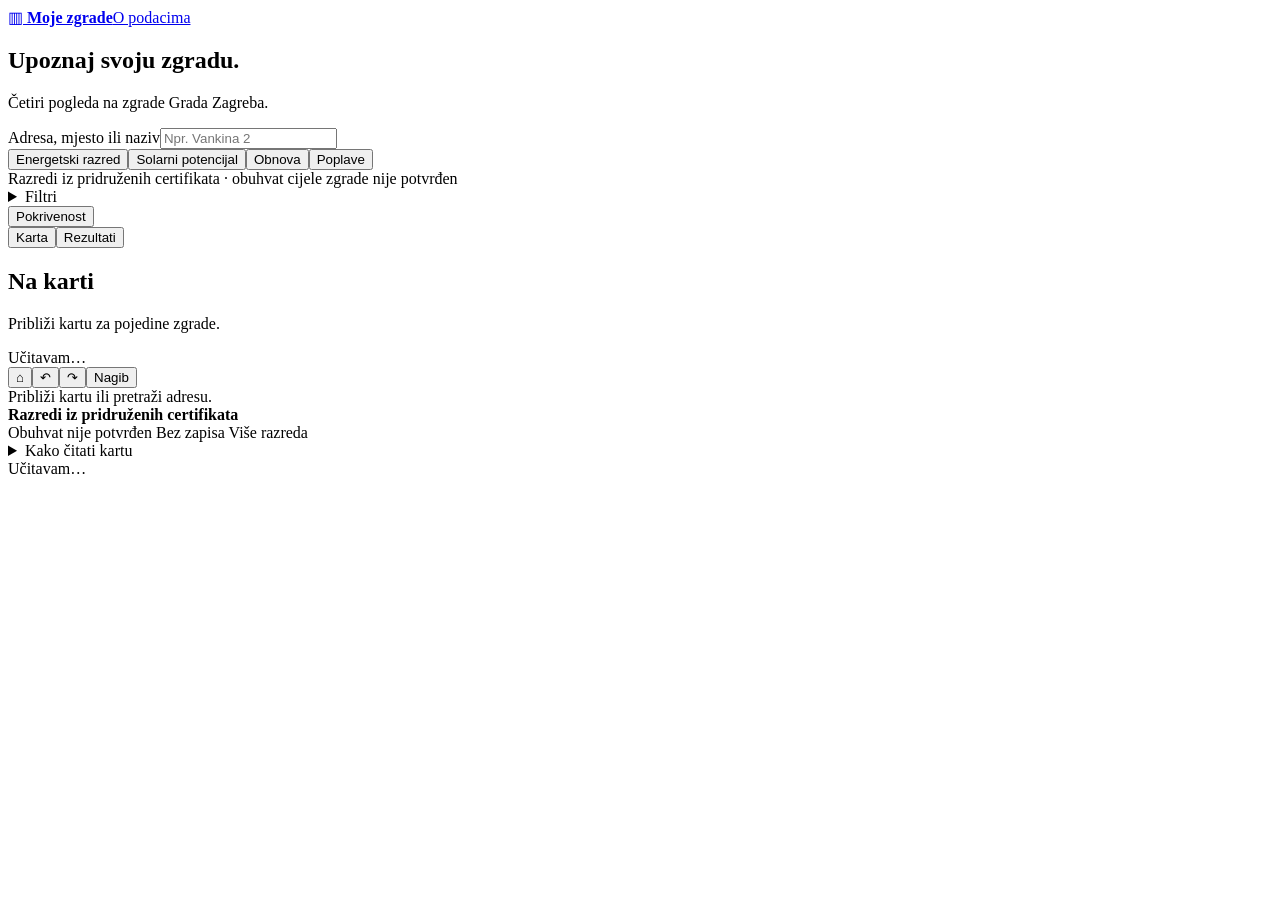
==== overrides/index.html @ 07d46ac8 "Show default flood scenario exposure and compare depths per building" ====
<!doctype html><html lang="hr"><head><meta charset="utf-8"><meta name="viewport" content="width=device-width,initial-scale=1"><meta name="theme-color" content="#173d36"><meta name="description" content="Moje zgrade: energetski razred, solarni potencijal, obnova i poplave na jednoj 3D karti Zagreba."><title>Moje zgrade · Zagreb</title><link rel="stylesheet" href="/pokus/vendor/maplibre-gl.css"><link rel="stylesheet" href="/pokus/style.css?v=mz-flood-overview-v204"><script></script><script defer src="/pokus/vendor/maplibre-gl.js"></script><script defer src="/pokus/organization.js?v=mz-systematic-20261106-v157"></script><script defer src="/pokus/map-cache.js?v=mz-systematic-20261106-v157"></script><script defer src="/pokus/app.js?v=mz-flood-overview-v204"></script></head><body>
<header><a href="/" class="brand">▥ <b>Moje zgrade</b></a><a href="#about" id="about-link">O podacima</a></header>
<section class="intro"><div class="intro-copy"><h1>Upoznaj svoju zgradu.</h1><p>Četiri pogleda na zgrade Grada Zagreba.</p></div><div class="search"><label for="search">Adresa, mjesto ili naziv</label><input id="search" aria-label="Pretraži adresu ili naziv zgrade u Zagrebu" placeholder="Npr. Vankina 2" type="search" autocomplete="off"></div></section>
<nav class="themes" aria-label="Odaberi temu"><button data-theme="energy" aria-pressed="true">Energetski razred</button><button data-theme="solar" aria-pressed="false">Solarni potencijal</button><button data-theme="renewal" aria-pressed="false">Obnova</button><button data-theme="flood" aria-pressed="false">Poplave</button></nav><div class="theme-context"><span id="theme-caption">Razredi iz pridruženih certifikata · obuhvat cijele zgrade nije potvrđen</span><label id="scenario-control" hidden>Prikaz <select id="scenario" aria-label="Prikaz poplava"><option value="overview">Sažetak svih scenarija</option><option value="velika">Dubina · češće poplave</option><option value="srednja">Dubina · stogodišnja poplava</option><option value="mala">Dubina · rijetka / ekstremna poplava</option></select></label><button id="projects-button" hidden>Prikaži projekte s podatkom</button><details id="filters" class="filters"><summary>Filtri<span id="filter-count"></span></summary><div class="filter-panel"><label class="indicator-label">Boja prikazuje<select id="indicator" aria-label="Boja prikazuje"><option value="heating">Grijanje</option><option value="primary">Primarna energija</option></select></label><label>Premjesti kartu na<select id="area"><option value="">Odaberi područje…</option><option value="kruge">Kruge</option><option value="selska">Selska</option><option value="zagreb">Zagreb · šire</option></select></label><label>Koje lokacije prikazati<select id="quality"><option value="default">Podudaranja i moguće lokacije</option><option value="strong">Samo podudaranja adrese</option><option value="all">Uključi i slabe prijedloge</option></select></label><label class="toggle"><input id="known-only" type="checkbox"> Samo obrisi s pridruženim zapisima</label><p>Lokacija može biti procjena. Razlog je naveden uz svaki zapis.</p><button id="home">⌖ Početni pogled</button></div></details><button id="coverage-button">Pokrivenost</button></div><nav class="mobile-view" aria-label="Rezultati ili karta"><button id="view-map" aria-pressed="true">Karta</button><button id="view-list" aria-pressed="false">Rezultati</button></nav>
<main><aside class="sidebar"><div class="sidebar-head"><h2 id="view-title">Na karti</h2><p id="view-help">Približi kartu za pojedine zgrade.</p><div class="stats" id="stats" role="status">Učitavam…</div></div><div id="list" class="list"></div><button id="more" hidden>Prikaži još 30</button></aside><section id="map-shell" aria-label="Karta energetskih certifikata"><div id="map"></div><div class="map-tools" aria-label="Upravljanje pogledom"><button id="home-map" aria-label="Početni pogled karte" title="Početni pogled">⌂</button><button id="rotate-left" aria-label="Zakreni ulijevo">↶</button><button id="rotate-right" aria-label="Zakreni udesno">↷</button><button id="tilt" aria-label="Promijeni nagib">Nagib</button></div><div class="map-badge" id="map-badge">Približi kartu ili pretraži adresu.</div><div id="tile-warning" role="status" hidden>Podloga nije dostupna. Zgrade i podaci ostaju dostupni.</div><div class="legend"><strong>Razredi iz pridruženih certifikata</strong><div class="scale" id="scale"></div><div class="legend-status"><span><i class="hatch"></i> Obuhvat nije potvrđen</span><span><i class="gray"></i> Bez zapisa</span><span><i class="multi"></i> Više razreda</span></div><details><summary>Kako čitati kartu</summary><p id="certainty">Šrafura označava povezane zapise, ne potvrdu razreda cijele zgrade. Siva ne dokazuje da certifikat ne postoji. 3D visina može biti procjena.</p></details></div><aside id="detail" hidden aria-label="Podaci odabrane zgrade"></aside><div id="loading">Učitavam…</div><div id="theme-source-error" hidden role="status">Podaci o bojama trenutačno nisu dostupni. Zgrade ostaju na karti. <button id="retry-theme">Pokušaj ponovno</button></div><div id="map-recovery" hidden role="status"><b>Pregled se nije učitao.</b><p>Možeš pokušati ponovno ili otvoriti stvarni primjer iz registra.</p><button id="retry-map">Pokušaj ponovno</button><button id="example-search">Primjer: Vankina 2</button></div></section></main>
<dialog id="about"><div class="dialog-top"><span class="eyebrow">IZVORI I GRANICE PODATAKA</span><button id="close-about" aria-label="Zatvori objašnjenje">×</button></div><h2>Moje zgrade · izvori i granice</h2><p>Interni Tailscale pregled · 4. 11. 2026. <a href="/sources.html">Izvori, metode i pokrivenost svih tema →</a></p><p>Solar: Grad Zagreb, prikladna površina krova prema starijem 3D modelu i pragu 800 kWh/m². Nije dokaz postavljenih panela. Obnova: gradski, državni i institucionalni izvori, bez potvrde svih stvarnih obnova. Poplave: Hrvatske vode, karte 2019., plan 2022.–2027., mjerilo 1:25.000. To nisu podaci o ranjivosti pojedine zgrade.</p><p><a href="/sources.html"><b>Logička provjera: pronađene pogreške i ispravci →</b></a></p><p id="source-summary">Učitavanje sažetka…</p><p>Boja može sažimati više zapisa. Prikazana pouzdanost odgovara najslabijem uključenom spoju; pojedinačni razlozi ostaju dostupni uz svaki zapis.</p><p>Svi izvorni IEC zapisi dobili su ishod: jači adresni spoj, vjerojatan spoj, više mogućih obrisa, slabiji prijedlog, adresa bez obrisa ili neriješeno.</p><p><b>Šrafura</b> označava energetski razred iz pridruženih certifikata, uz nepotvrđen obuhvat cijele zgrade. <b>Ljubičasto</b> znači više razreda u uključenim zapisima istog pokazatelja. <b>Sivo</b> znači da zapis nije povezan s obrisom u ovom postupku.</p><p><b>Jači adresni spoj:</b> podudaranje ulice, kućnog broja i lokaliteta uz adresnu točku u stvarnom obrisu OSM/DGU. <b>Vjerojatan spoj:</b> dodatni zaključak iz naziva, inicijala, OSM starog naziva ulice, obližnjeg adresnog čvora ili naselja. <b>Više mogućih obrisa:</b> sve bliske alternative ostaju vidljive. Slabiji prijedlozi uključuju se zasebno.</p><p>Korišteno je 1.683.274 službenih adresnih točaka DGU-a, hrvatski OSM izvod i 2.552.257 službenih DGU obrisa iz starijeg TTB sloja. DGU adresna točka označava lokaciju (siteLevel), a ne potvrđeni obuhvat zgrade. Kad obris ne sadrži točku, bliski obris do 35 m ostaje prijedlog; više mogućih zgrada ostaje odvojeno označeno. Nema slanja adresa javnom geokoderu ni stavljanja pojedinog certifikata u centar naselja. Brojevi na širokom prikazu su grupe povezanih obrisa.</p><p>3D visine koriste upisanu OSM visinu, OSM etaže ili jasno označenu procjenu iz etaža navedenih u certifikatu. Inače je volumen simboličan prema vrsti objekta. Modelirani OSM dijelovi imaju zasebne visine i donji rub; nagibi krova i fasade nisu rekonstruirani.</p><p><a href="/sources.html">Rezultati, pravila, kvaliteta i preuzimanje ishoda svih zapisa ↗</a></p><p><a href="https://www.openstreetmap.org/copyright" target="_blank" rel="noreferrer">OpenStreetMap suradnici · ODbL</a> · <a href="https://data.gov.hr/ckan/dataset/izvadak-iz-registra-izdanih-energetskih-certifikata" target="_blank" rel="noreferrer">MPGI IEC · Otvorena dozvola</a> · <a href="https://dgu.gov.hr/otvoreni-podaci-6596/6596" target="_blank" rel="noreferrer">DGU · Otvorena dozvola</a>. DGU AD: 25. 10. 2026.; BU/TTB: 7. 3. 2024. Izvedeno povezivanje, bez službene potvrde DGU-a. IEC izvod preuzet 28. 10. 2026.; OSM stanje 26. 10. 2026. MapLibre GL JS · BSD-3-Clause.</p></dialog>
<dialog id="theme-dialog"><div class="dialog-top"><h2 id="theme-dialog-title">Podaci</h2><button id="close-theme-dialog" aria-label="Zatvori">×</button></div><div id="theme-dialog-body"></div></dialog><div id="toast" role="status" hidden></div></body></html>
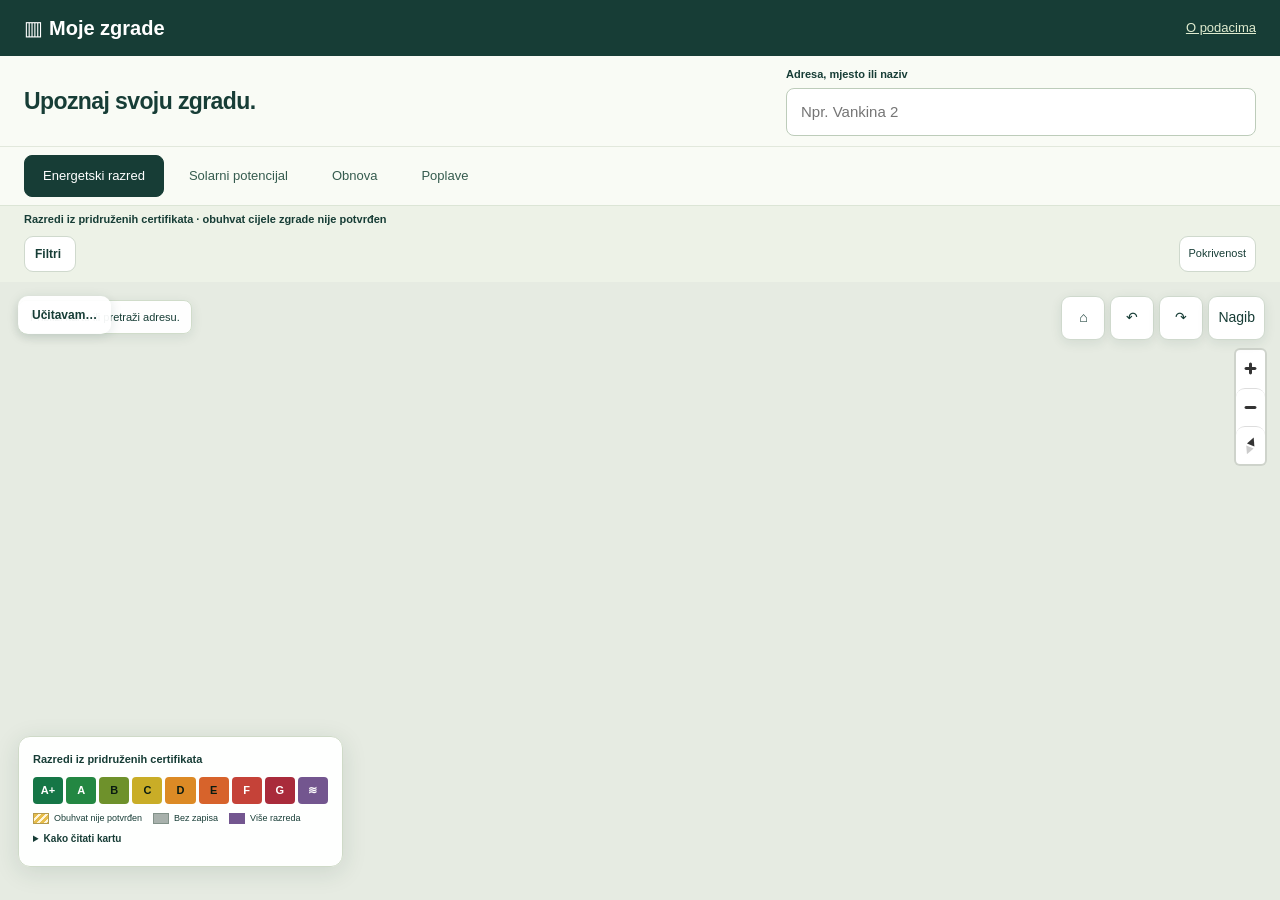
==== commit 2b2c6be1: "Finalize v213 vector maps and reviewed renewal with retained three-scenario flood overview" ====
--- a/overrides/index.html
+++ b/overrides/index.html
@@ -1,7 +1,2132 @@
-<!doctype html><html lang="hr"><head><meta charset="utf-8"><meta name="viewport" content="width=device-width,initial-scale=1"><meta name="theme-color" content="#173d36"><meta name="description" content="Moje zgrade: energetski razred, solarni potencijal, obnova i poplave na jednoj 3D karti Zagreba."><title>Moje zgrade · Zagreb</title><link rel="stylesheet" href="/pokus/vendor/maplibre-gl.css"><link rel="stylesheet" href="/pokus/style.css?v=mz-flood-overview-v204"><script></script><script defer src="/pokus/vendor/maplibre-gl.js"></script><script defer src="/pokus/organization.js?v=mz-systematic-20261106-v157"></script><script defer src="/pokus/map-cache.js?v=mz-systematic-20261106-v157"></script><script defer src="/pokus/app.js?v=mz-flood-overview-v204"></script></head><body>
+<!doctype html><html lang="hr"><head><meta charset="utf-8"><meta name="viewport" content="width=device-width,initial-scale=1"><meta name="theme-color" content="#173d36"><meta name="description" content="Moje zgrade: energetski razred, solarni potencijal, obnova i poplave na jednoj 3D karti Zagreba."><title>Moje zgrade · Zagreb</title><style>.maplibregl-map{font:12px/20px Helvetica Neue,Arial,Helvetica,sans-serif;overflow:hidden;position:relative;-webkit-tap-highlight-color:rgb(0 0 0/0)}.maplibregl-canvas{left:0;position:absolute;top:0}.maplibregl-map:fullscreen{height:100%;width:100%}.maplibregl-ctrl-group button.maplibregl-ctrl-compass{touch-action:none}.maplibregl-canvas-container.maplibregl-interactive,.maplibregl-ctrl-group button.maplibregl-ctrl-compass{cursor:grab;-webkit-user-select:none;-moz-user-select:none;user-select:none}.maplibregl-canvas-container.maplibregl-interactive.maplibregl-track-pointer{cursor:pointer}.maplibregl-canvas-container.maplibregl-interactive:active,.maplibregl-ctrl-group button.maplibregl-ctrl-compass:active{cursor:grabbing}.maplibregl-canvas-container.maplibregl-touch-zoom-rotate,.maplibregl-canvas-container.maplibregl-touch-zoom-rotate .maplibregl-canvas{touch-action:pan-x pan-y}.maplibregl-canvas-container.maplibregl-touch-drag-pan,.maplibregl-canvas-container.maplibregl-touch-drag-pan .maplibregl-canvas{touch-action:pinch-zoom}.maplibregl-canvas-container.maplibregl-touch-zoom-rotate.maplibregl-touch-drag-pan,.maplibregl-canvas-container.maplibregl-touch-zoom-rotate.maplibregl-touch-drag-pan .maplibregl-canvas{touch-action:none}.maplibregl-canvas-container.maplibregl-touch-drag-pan.maplibregl-cooperative-gestures,.maplibregl-canvas-container.maplibregl-touch-drag-pan.maplibregl-cooperative-gestures .maplibregl-canvas{touch-action:pan-x pan-y}.maplibregl-ctrl-bottom-left,.maplibregl-ctrl-bottom-right,.maplibregl-ctrl-top-left,.maplibregl-ctrl-top-right{pointer-events:none;position:absolute;z-index:2}.maplibregl-ctrl-top-left{left:0;top:0}.maplibregl-ctrl-top-right{right:0;top:0}.maplibregl-ctrl-bottom-left{bottom:0;left:0}.maplibregl-ctrl-bottom-right{bottom:0;right:0}.maplibregl-ctrl{clear:both;pointer-events:auto;transform:translate(0)}.maplibregl-ctrl-top-left .maplibregl-ctrl{float:left;margin:10px 0 0 10px}.maplibregl-ctrl-top-right .maplibregl-ctrl{float:right;margin:10px 10px 0 0}.maplibregl-ctrl-bottom-left .maplibregl-ctrl{float:left;margin:0 0 10px 10px}.maplibregl-ctrl-bottom-right .maplibregl-ctrl{float:right;margin:0 10px 10px 0}.maplibregl-ctrl-group{background:#fff;border-radius:4px}.maplibregl-ctrl-group:not(:empty){box-shadow:0 0 0 2px rgba(0,0,0,.1)}@media (forced-colors:active){.maplibregl-ctrl-group:not(:empty){box-shadow:0 0 0 2px ButtonText}}.maplibregl-ctrl-group button{background-color:transparent;border:0;box-sizing:border-box;cursor:pointer;display:block;height:29px;outline:none;padding:0;width:29px}.maplibregl-ctrl-group button+button{border-top:1px solid #ddd}.maplibregl-ctrl button .maplibregl-ctrl-icon{background-position:50%;background-repeat:no-repeat;display:block;height:100%;width:100%}@media (forced-colors:active){.maplibregl-ctrl-icon{background-color:transparent}.maplibregl-ctrl-group button+button{border-top:1px solid ButtonText}}.maplibregl-ctrl button::-moz-focus-inner{border:0;padding:0}.maplibregl-ctrl-attrib-button:focus,.maplibregl-ctrl-group button:focus{box-shadow:0 0 2px 2px #0096ff}.maplibregl-ctrl button:disabled{cursor:not-allowed}.maplibregl-ctrl button:disabled .maplibregl-ctrl-icon{opacity:.25}@media (hover:hover){.maplibregl-ctrl button:not(:disabled):hover{background-color:rgb(0 0 0/5%)}}.maplibregl-ctrl button:not(:disabled):active{background-color:rgb(0 0 0/5%)}.maplibregl-ctrl-group button:focus:focus-visible{box-shadow:0 0 2px 2px #0096ff}.maplibregl-ctrl-group button:focus:not(:focus-visible){box-shadow:none}.maplibregl-ctrl-group button:focus:first-child{border-radius:4px 4px 0 0}.maplibregl-ctrl-group button:focus:last-child{border-radius:0 0 4px 4px}.maplibregl-ctrl-group button:focus:only-child{border-radius:inherit}.maplibregl-ctrl button.maplibregl-ctrl-zoom-out .maplibregl-ctrl-icon{background-image:url("data:image/svg+xml;charset=utf-8,%3Csvg xmlns='http://www.w3.org/2000/svg' width='29' height='29' fill='%23333' viewBox='0 0 29 29'%3E%3Cpath d='M10 13c-.75 0-1.5.75-1.5 1.5S9.25 16 10 16h9c.75 0 1.5-.75 1.5-1.5S19.75 13 19 13z'/%3E%3C/svg%3E")}.maplibregl-ctrl button.maplibregl-ctrl-zoom-in .maplibregl-ctrl-icon{background-image:url("data:image/svg+xml;charset=utf-8,%3Csvg xmlns='http://www.w3.org/2000/svg' width='29' height='29' fill='%23333' viewBox='0 0 29 29'%3E%3Cpath d='M14.5 8.5c-.75 0-1.5.75-1.5 1.5v3h-3c-.75 0-1.5.75-1.5 1.5S9.25 16 10 16h3v3c0 .75.75 1.5 1.5 1.5S16 19.75 16 19v-3h3c.75 0 1.5-.75 1.5-1.5S19.75 13 19 13h-3v-3c0-.75-.75-1.5-1.5-1.5'/%3E%3C/svg%3E")}@media (forced-colors:active){.maplibregl-ctrl button.maplibregl-ctrl-zoom-out .maplibregl-ctrl-icon{background-image:url("data:image/svg+xml;charset=utf-8,%3Csvg xmlns='http://www.w3.org/2000/svg' width='29' height='29' fill='%23fff' viewBox='0 0 29 29'%3E%3Cpath d='M10 13c-.75 0-1.5.75-1.5 1.5S9.25 16 10 16h9c.75 0 1.5-.75 1.5-1.5S19.75 13 19 13z'/%3E%3C/svg%3E")}.maplibregl-ctrl button.maplibregl-ctrl-zoom-in .maplibregl-ctrl-icon{background-image:url("data:image/svg+xml;charset=utf-8,%3Csvg xmlns='http://www.w3.org/2000/svg' width='29' height='29' fill='%23fff' viewBox='0 0 29 29'%3E%3Cpath d='M14.5 8.5c-.75 0-1.5.75-1.5 1.5v3h-3c-.75 0-1.5.75-1.5 1.5S9.25 16 10 16h3v3c0 .75.75 1.5 1.5 1.5S16 19.75 16 19v-3h3c.75 0 1.5-.75 1.5-1.5S19.75 13 19 13h-3v-3c0-.75-.75-1.5-1.5-1.5'/%3E%3C/svg%3E")}}@media (forced-colors:active) and (prefers-color-scheme:light){.maplibregl-ctrl button.maplibregl-ctrl-zoom-out .maplibregl-ctrl-icon{background-image:url("data:image/svg+xml;charset=utf-8,%3Csvg xmlns='http://www.w3.org/2000/svg' width='29' height='29' viewBox='0 0 29 29'%3E%3Cpath d='M10 13c-.75 0-1.5.75-1.5 1.5S9.25 16 10 16h9c.75 0 1.5-.75 1.5-1.5S19.75 13 19 13z'/%3E%3C/svg%3E")}.maplibregl-ctrl button.maplibregl-ctrl-zoom-in .maplibregl-ctrl-icon{background-image:url("data:image/svg+xml;charset=utf-8,%3Csvg xmlns='http://www.w3.org/2000/svg' width='29' height='29' viewBox='0 0 29 29'%3E%3Cpath d='M14.5 8.5c-.75 0-1.5.75-1.5 1.5v3h-3c-.75 0-1.5.75-1.5 1.5S9.25 16 10 16h3v3c0 .75.75 1.5 1.5 1.5S16 19.75 16 19v-3h3c.75 0 1.5-.75 1.5-1.5S19.75 13 19 13h-3v-3c0-.75-.75-1.5-1.5-1.5'/%3E%3C/svg%3E")}}.maplibregl-ctrl button.maplibregl-ctrl-fullscreen .maplibregl-ctrl-icon{background-image:url("data:image/svg+xml;charset=utf-8,%3Csvg xmlns='http://www.w3.org/2000/svg' width='29' height='29' fill='%23333' viewBox='0 0 29 29'%3E%3Cpath d='M24 16v5.5c0 1.75-.75 2.5-2.5 2.5H16v-1l3-1.5-4-5.5 1-1 5.5 4 1.5-3zM6 16l1.5 3 5.5-4 1 1-4 5.5 3 1.5v1H7.5C5.75 24 5 23.25 5 21.5V16zm7-11v1l-3 1.5 4 5.5-1 1-5.5-4L6 13H5V7.5C5 5.75 5.75 5 7.5 5zm11 2.5c0-1.75-.75-2.5-2.5-2.5H16v1l3 1.5-4 5.5 1 1 5.5-4 1.5 3h1z'/%3E%3C/svg%3E")}.maplibregl-ctrl button.maplibregl-ctrl-shrink .maplibregl-ctrl-icon{background-image:url("data:image/svg+xml;charset=utf-8,%3Csvg xmlns='http://www.w3.org/2000/svg' width='29' height='29' viewBox='0 0 29 29'%3E%3Cpath d='M18.5 16c-1.75 0-2.5.75-2.5 2.5V24h1l1.5-3 5.5 4 1-1-4-5.5 3-1.5v-1zM13 18.5c0-1.75-.75-2.5-2.5-2.5H5v1l3 1.5L4 24l1 1 5.5-4 1.5 3h1zm3-8c0 1.75.75 2.5 2.5 2.5H24v-1l-3-1.5L25 5l-1-1-5.5 4L17 5h-1zM10.5 13c1.75 0 2.5-.75 2.5-2.5V5h-1l-1.5 3L5 4 4 5l4 5.5L5 12v1z'/%3E%3C/svg%3E")}@media (forced-colors:active){.maplibregl-ctrl button.maplibregl-ctrl-fullscreen .maplibregl-ctrl-icon{background-image:url("data:image/svg+xml;charset=utf-8,%3Csvg xmlns='http://www.w3.org/2000/svg' width='29' height='29' fill='%23fff' viewBox='0 0 29 29'%3E%3Cpath d='M24 16v5.5c0 1.75-.75 2.5-2.5 2.5H16v-1l3-1.5-4-5.5 1-1 5.5 4 1.5-3zM6 16l1.5 3 5.5-4 1 1-4 5.5 3 1.5v1H7.5C5.75 24 5 23.25 5 21.5V16zm7-11v1l-3 1.5 4 5.5-1 1-5.5-4L6 13H5V7.5C5 5.75 5.75 5 7.5 5zm11 2.5c0-1.75-.75-2.5-2.5-2.5H16v1l3 1.5-4 5.5 1 1 5.5-4 1.5 3h1z'/%3E%3C/svg%3E")}.maplibregl-ctrl button.maplibregl-ctrl-shrink .maplibregl-ctrl-icon{background-image:url("data:image/svg+xml;charset=utf-8,%3Csvg xmlns='http://www.w3.org/2000/svg' width='29' height='29' fill='%23fff' viewBox='0 0 29 29'%3E%3Cpath d='M18.5 16c-1.75 0-2.5.75-2.5 2.5V24h1l1.5-3 5.5 4 1-1-4-5.5 3-1.5v-1zM13 18.5c0-1.75-.75-2.5-2.5-2.5H5v1l3 1.5L4 24l1 1 5.5-4 1.5 3h1zm3-8c0 1.75.75 2.5 2.5 2.5H24v-1l-3-1.5L25 5l-1-1-5.5 4L17 5h-1zM10.5 13c1.75 0 2.5-.75 2.5-2.5V5h-1l-1.5 3L5 4 4 5l4 5.5L5 12v1z'/%3E%3C/svg%3E")}}@media (forced-colors:active) and (prefers-color-scheme:light){.maplibregl-ctrl button.maplibregl-ctrl-fullscreen .maplibregl-ctrl-icon{background-image:url("data:image/svg+xml;charset=utf-8,%3Csvg xmlns='http://www.w3.org/2000/svg' width='29' height='29' viewBox='0 0 29 29'%3E%3Cpath d='M24 16v5.5c0 1.75-.75 2.5-2.5 2.5H16v-1l3-1.5-4-5.5 1-1 5.5 4 1.5-3zM6 16l1.5 3 5.5-4 1 1-4 5.5 3 1.5v1H7.5C5.75 24 5 23.25 5 21.5V16zm7-11v1l-3 1.5 4 5.5-1 1-5.5-4L6 13H5V7.5C5 5.75 5.75 5 7.5 5zm11 2.5c0-1.75-.75-2.5-2.5-2.5H16v1l3 1.5-4 5.5 1 1 5.5-4 1.5 3h1z'/%3E%3C/svg%3E")}.maplibregl-ctrl button.maplibregl-ctrl-shrink .maplibregl-ctrl-icon{background-image:url("data:image/svg+xml;charset=utf-8,%3Csvg xmlns='http://www.w3.org/2000/svg' width='29' height='29' viewBox='0 0 29 29'%3E%3Cpath d='M18.5 16c-1.75 0-2.5.75-2.5 2.5V24h1l1.5-3 5.5 4 1-1-4-5.5 3-1.5v-1zM13 18.5c0-1.75-.75-2.5-2.5-2.5H5v1l3 1.5L4 24l1 1 5.5-4 1.5 3h1zm3-8c0 1.75.75 2.5 2.5 2.5H24v-1l-3-1.5L25 5l-1-1-5.5 4L17 5h-1zM10.5 13c1.75 0 2.5-.75 2.5-2.5V5h-1l-1.5 3L5 4 4 5l4 5.5L5 12v1z'/%3E%3C/svg%3E")}}.maplibregl-ctrl button.maplibregl-ctrl-compass .maplibregl-ctrl-icon{background-image:url("data:image/svg+xml;charset=utf-8,%3Csvg xmlns='http://www.w3.org/2000/svg' width='29' height='29' fill='%23333' viewBox='0 0 29 29'%3E%3Cpath d='m10.5 14 4-8 4 8z'/%3E%3Cpath fill='%23ccc' d='m10.5 16 4 8 4-8z'/%3E%3C/svg%3E")}@media (forced-colors:active){.maplibregl-ctrl button.maplibregl-ctrl-compass .maplibregl-ctrl-icon{background-image:url("data:image/svg+xml;charset=utf-8,%3Csvg xmlns='http://www.w3.org/2000/svg' width='29' height='29' fill='%23fff' viewBox='0 0 29 29'%3E%3Cpath d='m10.5 14 4-8 4 8z'/%3E%3Cpath fill='%23ccc' d='m10.5 16 4 8 4-8z'/%3E%3C/svg%3E")}}@media (forced-colors:active) and (prefers-color-scheme:light){.maplibregl-ctrl button.maplibregl-ctrl-compass .maplibregl-ctrl-icon{background-image:url("data:image/svg+xml;charset=utf-8,%3Csvg xmlns='http://www.w3.org/2000/svg' width='29' height='29' viewBox='0 0 29 29'%3E%3Cpath d='m10.5 14 4-8 4 8z'/%3E%3Cpath fill='%23ccc' d='m10.5 16 4 8 4-8z'/%3E%3C/svg%3E")}}.maplibregl-ctrl button.maplibregl-ctrl-globe .maplibregl-ctrl-icon{background-image:url("data:image/svg+xml;charset=utf-8,%3Csvg xmlns='http://www.w3.org/2000/svg' width='22' height='22' fill='none' stroke='%23333' viewBox='0 0 22 22'%3E%3Ccircle cx='11' cy='11' r='8.5'/%3E%3Cpath d='M17.5 11c0 4.819-3.02 8.5-6.5 8.5S4.5 15.819 4.5 11 7.52 2.5 11 2.5s6.5 3.681 6.5 8.5Z'/%3E%3Cpath d='M13.5 11c0 2.447-.331 4.64-.853 6.206-.262.785-.562 1.384-.872 1.777-.314.399-.58.517-.775.517s-.461-.118-.775-.517c-.31-.393-.61-.992-.872-1.777C8.831 15.64 8.5 13.446 8.5 11s.331-4.64.853-6.206c.262-.785.562-1.384.872-1.777.314-.399.58-.517.775-.517s.461.118.775.517c.31.393.61.992.872 1.777.522 1.565.853 3.76.853 6.206Z'/%3E%3Cpath d='M11 7.5c-1.909 0-3.622-.166-4.845-.428-.616-.132-1.08-.283-1.379-.434a1.3 1.3 0 0 1-.224-.138q.07-.058.224-.138c.299-.151.763-.302 1.379-.434C7.378 5.666 9.091 5.5 11 5.5s3.622.166 4.845.428c.616.132 1.08.283 1.379.434.105.053.177.1.224.138q-.07.058-.224.138c-.299.151-.763.302-1.379.434-1.223.262-2.936.428-4.845.428ZM4.486 6.436ZM11 16.5c-1.909 0-3.622-.166-4.845-.428-.616-.132-1.08-.283-1.379-.434a1.3 1.3 0 0 1-.224-.138 1.3 1.3 0 0 1 .224-.138c.299-.151.763-.302 1.379-.434C7.378 14.666 9.091 14.5 11 14.5s3.622.166 4.845.428c.616.132 1.08.283 1.379.434.105.053.177.1.224.138a1.3 1.3 0 0 1-.224.138c-.299.151-.763.302-1.379.434-1.223.262-2.936.428-4.845.428Zm-6.514-1.064ZM11 12.5c-2.46 0-4.672-.222-6.255-.574-.796-.177-1.406-.38-1.805-.59a1.5 1.5 0 0 1-.39-.272.3.3 0 0 1-.047-.064.3.3 0 0 1 .048-.064c.066-.073.189-.167.389-.272.399-.21 1.009-.413 1.805-.59C6.328 9.722 8.54 9.5 11 9.5s4.672.222 6.256.574c.795.177 1.405.38 1.804.59.2.105.323.2.39.272a.3.3 0 0 1 .047.064.3.3 0 0 1-.048.064 1.4 1.4 0 0 1-.389.272c-.399.21-1.009.413-1.804.59-1.584.352-3.796.574-6.256.574Zm-8.501-1.51v.002zm0 .018v.002zm17.002.002v-.002zm0-.018v-.002z'/%3E%3C/svg%3E")}.maplibregl-ctrl button.maplibregl-ctrl-globe-enabled .maplibregl-ctrl-icon{background-image:url("data:image/svg+xml;charset=utf-8,%3Csvg xmlns='http://www.w3.org/2000/svg' width='22' height='22' fill='none' stroke='%2333b5e5' viewBox='0 0 22 22'%3E%3Ccircle cx='11' cy='11' r='8.5'/%3E%3Cpath d='M17.5 11c0 4.819-3.02 8.5-6.5 8.5S4.5 15.819 4.5 11 7.52 2.5 11 2.5s6.5 3.681 6.5 8.5Z'/%3E%3Cpath d='M13.5 11c0 2.447-.331 4.64-.853 6.206-.262.785-.562 1.384-.872 1.777-.314.399-.58.517-.775.517s-.461-.118-.775-.517c-.31-.393-.61-.992-.872-1.777C8.831 15.64 8.5 13.446 8.5 11s.331-4.64.853-6.206c.262-.785.562-1.384.872-1.777.314-.399.58-.517.775-.517s.461.118.775.517c.31.393.61.992.872 1.777.522 1.565.853 3.76.853 6.206Z'/%3E%3Cpath d='M11 7.5c-1.909 0-3.622-.166-4.845-.428-.616-.132-1.08-.283-1.379-.434a1.3 1.3 0 0 1-.224-.138q.07-.058.224-.138c.299-.151.763-.302 1.379-.434C7.378 5.666 9.091 5.5 11 5.5s3.622.166 4.845.428c.616.132 1.08.283 1.379.434.105.053.177.1.224.138q-.07.058-.224.138c-.299.151-.763.302-1.379.434-1.223.262-2.936.428-4.845.428ZM4.486 6.436ZM11 16.5c-1.909 0-3.622-.166-4.845-.428-.616-.132-1.08-.283-1.379-.434a1.3 1.3 0 0 1-.224-.138 1.3 1.3 0 0 1 .224-.138c.299-.151.763-.302 1.379-.434C7.378 14.666 9.091 14.5 11 14.5s3.622.166 4.845.428c.616.132 1.08.283 1.379.434.105.053.177.1.224.138a1.3 1.3 0 0 1-.224.138c-.299.151-.763.302-1.379.434-1.223.262-2.936.428-4.845.428Zm-6.514-1.064ZM11 12.5c-2.46 0-4.672-.222-6.255-.574-.796-.177-1.406-.38-1.805-.59a1.5 1.5 0 0 1-.39-.272.3.3 0 0 1-.047-.064.3.3 0 0 1 .048-.064c.066-.073.189-.167.389-.272.399-.21 1.009-.413 1.805-.59C6.328 9.722 8.54 9.5 11 9.5s4.672.222 6.256.574c.795.177 1.405.38 1.804.59.2.105.323.2.39.272a.3.3 0 0 1 .047.064.3.3 0 0 1-.048.064 1.4 1.4 0 0 1-.389.272c-.399.21-1.009.413-1.804.59-1.584.352-3.796.574-6.256.574Zm-8.501-1.51v.002zm0 .018v.002zm17.002.002v-.002zm0-.018v-.002z'/%3E%3C/svg%3E")}.maplibregl-ctrl button.maplibregl-ctrl-terrain .maplibregl-ctrl-icon{background-image:url("data:image/svg+xml;charset=utf-8,%3Csvg xmlns='http://www.w3.org/2000/svg' width='22' height='22' fill='%23333' viewBox='0 0 22 22'%3E%3Cpath d='m1.754 13.406 4.453-4.851 3.09 3.09 3.281 3.277.969-.969-3.309-3.312 3.844-4.121 6.148 6.886h1.082v-.855l-7.207-8.07-4.84 5.187L6.169 6.57l-5.48 5.965v.871ZM.688 16.844h20.625v1.375H.688Zm0 0'/%3E%3C/svg%3E")}.maplibregl-ctrl button.maplibregl-ctrl-terrain-enabled .maplibregl-ctrl-icon{background-image:url("data:image/svg+xml;charset=utf-8,%3Csvg xmlns='http://www.w3.org/2000/svg' width='22' height='22' fill='%2333b5e5' viewBox='0 0 22 22'%3E%3Cpath d='m1.754 13.406 4.453-4.851 3.09 3.09 3.281 3.277.969-.969-3.309-3.312 3.844-4.121 6.148 6.886h1.082v-.855l-7.207-8.07-4.84 5.187L6.169 6.57l-5.48 5.965v.871ZM.688 16.844h20.625v1.375H.688Zm0 0'/%3E%3C/svg%3E")}.maplibregl-ctrl button.maplibregl-ctrl-geolocate .maplibregl-ctrl-icon{background-image:url("data:image/svg+xml;charset=utf-8,%3Csvg xmlns='http://www.w3.org/2000/svg' width='29' height='29' fill='%23333' viewBox='0 0 20 20'%3E%3Cpath d='M10 4C9 4 9 5 9 5v.1A5 5 0 0 0 5.1 9H5s-1 0-1 1 1 1 1 1h.1A5 5 0 0 0 9 14.9v.1s0 1 1 1 1-1 1-1v-.1a5 5 0 0 0 3.9-3.9h.1s1 0 1-1-1-1-1-1h-.1A5 5 0 0 0 11 5.1V5s0-1-1-1m0 2.5a3.5 3.5 0 1 1 0 7 3.5 3.5 0 1 1 0-7'/%3E%3Ccircle cx='10' cy='10' r='2'/%3E%3C/svg%3E")}.maplibregl-ctrl button.maplibregl-ctrl-geolocate:disabled .maplibregl-ctrl-icon{background-image:url("data:image/svg+xml;charset=utf-8,%3Csvg xmlns='http://www.w3.org/2000/svg' width='29' height='29' fill='%23aaa' viewBox='0 0 20 20'%3E%3Cpath d='M10 4C9 4 9 5 9 5v.1A5 5 0 0 0 5.1 9H5s-1 0-1 1 1 1 1 1h.1A5 5 0 0 0 9 14.9v.1s0 1 1 1 1-1 1-1v-.1a5 5 0 0 0 3.9-3.9h.1s1 0 1-1-1-1-1-1h-.1A5 5 0 0 0 11 5.1V5s0-1-1-1m0 2.5a3.5 3.5 0 1 1 0 7 3.5 3.5 0 1 1 0-7'/%3E%3Ccircle cx='10' cy='10' r='2'/%3E%3Cpath fill='red' d='m14 5 1 1-9 9-1-1z'/%3E%3C/svg%3E")}.maplibregl-ctrl button.maplibregl-ctrl-geolocate.maplibregl-ctrl-geolocate-active .maplibregl-ctrl-icon{background-image:url("data:image/svg+xml;charset=utf-8,%3Csvg xmlns='http://www.w3.org/2000/svg' width='29' height='29' fill='%2333b5e5' viewBox='0 0 20 20'%3E%3Cpath d='M10 4C9 4 9 5 9 5v.1A5 5 0 0 0 5.1 9H5s-1 0-1 1 1 1 1 1h.1A5 5 0 0 0 9 14.9v.1s0 1 1 1 1-1 1-1v-.1a5 5 0 0 0 3.9-3.9h.1s1 0 1-1-1-1-1-1h-.1A5 5 0 0 0 11 5.1V5s0-1-1-1m0 2.5a3.5 3.5 0 1 1 0 7 3.5 3.5 0 1 1 0-7'/%3E%3Ccircle cx='10' cy='10' r='2'/%3E%3C/svg%3E")}.maplibregl-ctrl button.maplibregl-ctrl-geolocate.maplibregl-ctrl-geolocate-active-error .maplibregl-ctrl-icon{background-image:url("data:image/svg+xml;charset=utf-8,%3Csvg xmlns='http://www.w3.org/2000/svg' width='29' height='29' fill='%23e58978' viewBox='0 0 20 20'%3E%3Cpath d='M10 4C9 4 9 5 9 5v.1A5 5 0 0 0 5.1 9H5s-1 0-1 1 1 1 1 1h.1A5 5 0 0 0 9 14.9v.1s0 1 1 1 1-1 1-1v-.1a5 5 0 0 0 3.9-3.9h.1s1 0 1-1-1-1-1-1h-.1A5 5 0 0 0 11 5.1V5s0-1-1-1m0 2.5a3.5 3.5 0 1 1 0 7 3.5 3.5 0 1 1 0-7'/%3E%3Ccircle cx='10' cy='10' r='2'/%3E%3C/svg%3E")}.maplibregl-ctrl button.maplibregl-ctrl-geolocate.maplibregl-ctrl-geolocate-background .maplibregl-ctrl-icon{background-image:url("data:image/svg+xml;charset=utf-8,%3Csvg xmlns='http://www.w3.org/2000/svg' width='29' height='29' fill='%2333b5e5' viewBox='0 0 20 20'%3E%3Cpath d='M10 4C9 4 9 5 9 5v.1A5 5 0 0 0 5.1 9H5s-1 0-1 1 1 1 1 1h.1A5 5 0 0 0 9 14.9v.1s0 1 1 1 1-1 1-1v-.1a5 5 0 0 0 3.9-3.9h.1s1 0 1-1-1-1-1-1h-.1A5 5 0 0 0 11 5.1V5s0-1-1-1m0 2.5a3.5 3.5 0 1 1 0 7 3.5 3.5 0 1 1 0-7'/%3E%3C/svg%3E")}.maplibregl-ctrl button.maplibregl-ctrl-geolocate.maplibregl-ctrl-geolocate-background-error .maplibregl-ctrl-icon{background-image:url("data:image/svg+xml;charset=utf-8,%3Csvg xmlns='http://www.w3.org/2000/svg' width='29' height='29' fill='%23e54e33' viewBox='0 0 20 20'%3E%3Cpath d='M10 4C9 4 9 5 9 5v.1A5 5 0 0 0 5.1 9H5s-1 0-1 1 1 1 1 1h.1A5 5 0 0 0 9 14.9v.1s0 1 1 1 1-1 1-1v-.1a5 5 0 0 0 3.9-3.9h.1s1 0 1-1-1-1-1-1h-.1A5 5 0 0 0 11 5.1V5s0-1-1-1m0 2.5a3.5 3.5 0 1 1 0 7 3.5 3.5 0 1 1 0-7'/%3E%3C/svg%3E")}.maplibregl-ctrl button.maplibregl-ctrl-geolocate.maplibregl-ctrl-geolocate-waiting .maplibregl-ctrl-icon{animation:maplibregl-spin 2s linear infinite}@media (forced-colors:active){.maplibregl-ctrl button.maplibregl-ctrl-geolocate .maplibregl-ctrl-icon{background-image:url("data:image/svg+xml;charset=utf-8,%3Csvg xmlns='http://www.w3.org/2000/svg' width='29' height='29' fill='%23fff' viewBox='0 0 20 20'%3E%3Cpath d='M10 4C9 4 9 5 9 5v.1A5 5 0 0 0 5.1 9H5s-1 0-1 1 1 1 1 1h.1A5 5 0 0 0 9 14.9v.1s0 1 1 1 1-1 1-1v-.1a5 5 0 0 0 3.9-3.9h.1s1 0 1-1-1-1-1-1h-.1A5 5 0 0 0 11 5.1V5s0-1-1-1m0 2.5a3.5 3.5 0 1 1 0 7 3.5 3.5 0 1 1 0-7'/%3E%3Ccircle cx='10' cy='10' r='2'/%3E%3C/svg%3E")}.maplibregl-ctrl button.maplibregl-ctrl-geolocate:disabled .maplibregl-ctrl-icon{background-image:url("data:image/svg+xml;charset=utf-8,%3Csvg xmlns='http://www.w3.org/2000/svg' width='29' height='29' fill='%23999' viewBox='0 0 20 20'%3E%3Cpath d='M10 4C9 4 9 5 9 5v.1A5 5 0 0 0 5.1 9H5s-1 0-1 1 1 1 1 1h.1A5 5 0 0 0 9 14.9v.1s0 1 1 1 1-1 1-1v-.1a5 5 0 0 0 3.9-3.9h.1s1 0 1-1-1-1-1-1h-.1A5 5 0 0 0 11 5.1V5s0-1-1-1m0 2.5a3.5 3.5 0 1 1 0 7 3.5 3.5 0 1 1 0-7'/%3E%3Ccircle cx='10' cy='10' r='2'/%3E%3Cpath fill='red' d='m14 5 1 1-9 9-1-1z'/%3E%3C/svg%3E")}.maplibregl-ctrl button.maplibregl-ctrl-geolocate.maplibregl-ctrl-geolocate-active .maplibregl-ctrl-icon{background-image:url("data:image/svg+xml;charset=utf-8,%3Csvg xmlns='http://www.w3.org/2000/svg' width='29' height='29' fill='%2333b5e5' viewBox='0 0 20 20'%3E%3Cpath d='M10 4C9 4 9 5 9 5v.1A5 5 0 0 0 5.1 9H5s-1 0-1 1 1 1 1 1h.1A5 5 0 0 0 9 14.9v.1s0 1 1 1 1-1 1-1v-.1a5 5 0 0 0 3.9-3.9h.1s1 0 1-1-1-1-1-1h-.1A5 5 0 0 0 11 5.1V5s0-1-1-1m0 2.5a3.5 3.5 0 1 1 0 7 3.5 3.5 0 1 1 0-7'/%3E%3Ccircle cx='10' cy='10' r='2'/%3E%3C/svg%3E")}.maplibregl-ctrl button.maplibregl-ctrl-geolocate.maplibregl-ctrl-geolocate-active-error .maplibregl-ctrl-icon{background-image:url("data:image/svg+xml;charset=utf-8,%3Csvg xmlns='http://www.w3.org/2000/svg' width='29' height='29' fill='%23e58978' viewBox='0 0 20 20'%3E%3Cpath d='M10 4C9 4 9 5 9 5v.1A5 5 0 0 0 5.1 9H5s-1 0-1 1 1 1 1 1h.1A5 5 0 0 0 9 14.9v.1s0 1 1 1 1-1 1-1v-.1a5 5 0 0 0 3.9-3.9h.1s1 0 1-1-1-1-1-1h-.1A5 5 0 0 0 11 5.1V5s0-1-1-1m0 2.5a3.5 3.5 0 1 1 0 7 3.5 3.5 0 1 1 0-7'/%3E%3Ccircle cx='10' cy='10' r='2'/%3E%3C/svg%3E")}.maplibregl-ctrl button.maplibregl-ctrl-geolocate.maplibregl-ctrl-geolocate-background .maplibregl-ctrl-icon{background-image:url("data:image/svg+xml;charset=utf-8,%3Csvg xmlns='http://www.w3.org/2000/svg' width='29' height='29' fill='%2333b5e5' viewBox='0 0 20 20'%3E%3Cpath d='M10 4C9 4 9 5 9 5v.1A5 5 0 0 0 5.1 9H5s-1 0-1 1 1 1 1 1h.1A5 5 0 0 0 9 14.9v.1s0 1 1 1 1-1 1-1v-.1a5 5 0 0 0 3.9-3.9h.1s1 0 1-1-1-1-1-1h-.1A5 5 0 0 0 11 5.1V5s0-1-1-1m0 2.5a3.5 3.5 0 1 1 0 7 3.5 3.5 0 1 1 0-7'/%3E%3C/svg%3E")}.maplibregl-ctrl button.maplibregl-ctrl-geolocate.maplibregl-ctrl-geolocate-background-error .maplibregl-ctrl-icon{background-image:url("data:image/svg+xml;charset=utf-8,%3Csvg xmlns='http://www.w3.org/2000/svg' width='29' height='29' fill='%23e54e33' viewBox='0 0 20 20'%3E%3Cpath d='M10 4C9 4 9 5 9 5v.1A5 5 0 0 0 5.1 9H5s-1 0-1 1 1 1 1 1h.1A5 5 0 0 0 9 14.9v.1s0 1 1 1 1-1 1-1v-.1a5 5 0 0 0 3.9-3.9h.1s1 0 1-1-1-1-1-1h-.1A5 5 0 0 0 11 5.1V5s0-1-1-1m0 2.5a3.5 3.5 0 1 1 0 7 3.5 3.5 0 1 1 0-7'/%3E%3C/svg%3E")}}@media (forced-colors:active) and (prefers-color-scheme:light){.maplibregl-ctrl button.maplibregl-ctrl-geolocate .maplibregl-ctrl-icon{background-image:url("data:image/svg+xml;charset=utf-8,%3Csvg xmlns='http://www.w3.org/2000/svg' width='29' height='29' viewBox='0 0 20 20'%3E%3Cpath d='M10 4C9 4 9 5 9 5v.1A5 5 0 0 0 5.1 9H5s-1 0-1 1 1 1 1 1h.1A5 5 0 0 0 9 14.9v.1s0 1 1 1 1-1 1-1v-.1a5 5 0 0 0 3.9-3.9h.1s1 0 1-1-1-1-1-1h-.1A5 5 0 0 0 11 5.1V5s0-1-1-1m0 2.5a3.5 3.5 0 1 1 0 7 3.5 3.5 0 1 1 0-7'/%3E%3Ccircle cx='10' cy='10' r='2'/%3E%3C/svg%3E")}.maplibregl-ctrl button.maplibregl-ctrl-geolocate:disabled .maplibregl-ctrl-icon{background-image:url("data:image/svg+xml;charset=utf-8,%3Csvg xmlns='http://www.w3.org/2000/svg' width='29' height='29' fill='%23666' viewBox='0 0 20 20'%3E%3Cpath d='M10 4C9 4 9 5 9 5v.1A5 5 0 0 0 5.1 9H5s-1 0-1 1 1 1 1 1h.1A5 5 0 0 0 9 14.9v.1s0 1 1 1 1-1 1-1v-.1a5 5 0 0 0 3.9-3.9h.1s1 0 1-1-1-1-1-1h-.1A5 5 0 0 0 11 5.1V5s0-1-1-1m0 2.5a3.5 3.5 0 1 1 0 7 3.5 3.5 0 1 1 0-7'/%3E%3Ccircle cx='10' cy='10' r='2'/%3E%3Cpath fill='red' d='m14 5 1 1-9 9-1-1z'/%3E%3C/svg%3E")}}@keyframes maplibregl-spin{0%{transform:rotate(0deg)}to{transform:rotate(1turn)}}a.maplibregl-ctrl-logo{background-image:url("data:image/svg+xml;charset=utf-8,%3Csvg xmlns='http://www.w3.org/2000/svg' width='88' height='23' fill='none'%3E%3Cpath fill='%23000' fill-opacity='.4' fill-rule='evenodd' d='M17.408 16.796h-1.827l2.501-12.095h.198l3.324 6.533.988 2.19.988-2.19 3.258-6.533h.181l2.6 12.095h-1.81l-1.218-5.644-.362-1.71-.658 1.71-2.929 5.644h-.098l-2.914-5.644-.757-1.71-.345 1.71zm1.958-3.42-.726 3.663a1.255 1.255 0 0 1-1.232 1.011h-1.827a1.255 1.255 0 0 1-1.229-1.509l2.501-12.095a1.255 1.255 0 0 1 1.23-1.001h.197a1.25 1.25 0 0 1 1.12.685l3.19 6.273 3.125-6.263a1.25 1.25 0 0 1 1.123-.695h.181a1.255 1.255 0 0 1 1.227.991l1.443 6.71a5 5 0 0 1 .314-.787l.009-.016a4.6 4.6 0 0 1 1.777-1.887c.782-.46 1.668-.667 2.611-.667a4.6 4.6 0 0 1 1.7.32l.306.134c.21-.16.474-.256.759-.256h1.694a1.255 1.255 0 0 1 1.212.925 1.255 1.255 0 0 1 1.212-.925h1.711c.284 0 .545.094.755.252.613-.3 1.312-.45 2.075-.45 1.356 0 2.557.445 3.482 1.4q.47.48.763 1.064V4.701a1.255 1.255 0 0 1 1.255-1.255h1.86A1.255 1.255 0 0 1 54.44 4.7v9.194h2.217c.19 0 .37.043.532.118v-4.77c0-.356.147-.678.385-.906a2.42 2.42 0 0 1-.682-1.71c0-.665.267-1.253.735-1.7a2.45 2.45 0 0 1 1.722-.674 2.43 2.43 0 0 1 1.705.675q.318.302.504.683V4.7a1.255 1.255 0 0 1 1.255-1.255h1.744A1.255 1.255 0 0 1 65.812 4.7v3.335a4.8 4.8 0 0 1 1.526-.246c.938 0 1.817.214 2.59.69a4.47 4.47 0 0 1 1.67 1.743v-.98a1.255 1.255 0 0 1 1.256-1.256h1.777c.233 0 .451.064.639.174a3.4 3.4 0 0 1 1.567-.372c.346 0 .861.02 1.285.232a1.25 1.25 0 0 1 .689 1.004 4.7 4.7 0 0 1 .853-.588c.795-.44 1.675-.647 2.61-.647 1.385 0 2.65.39 3.525 1.396.836.938 1.168 2.173 1.168 3.528q-.001.515-.056 1.051a1.255 1.255 0 0 1-.947 1.09l.408.952a1.255 1.255 0 0 1-.477 1.552c-.418.268-.92.463-1.458.612-.613.171-1.304.244-2.049.244-1.06 0-2.043-.207-2.886-.698l-.015-.008c-.798-.48-1.419-1.135-1.818-1.963l-.004-.008a5.8 5.8 0 0 1-.548-2.512q0-.429.053-.843a1.3 1.3 0 0 1-.333-.086l-.166-.004c-.223 0-.426.062-.643.228-.03.024-.142.139-.142.59v3.883a1.255 1.255 0 0 1-1.256 1.256h-1.777a1.255 1.255 0 0 1-1.256-1.256V15.69l-.032.057a4.8 4.8 0 0 1-1.86 1.833 5.04 5.04 0 0 1-2.484.634 4.5 4.5 0 0 1-1.935-.424 1.25 1.25 0 0 1-.764.258h-1.71a1.255 1.255 0 0 1-1.256-1.255V7.687a2.4 2.4 0 0 1-.428.625c.253.23.412.561.412.93v7.553a1.255 1.255 0 0 1-1.256 1.255h-1.843a1.25 1.25 0 0 1-.894-.373c-.228.23-.544.373-.894.373H51.32a1.255 1.255 0 0 1-1.256-1.255v-1.251l-.061.117a4.7 4.7 0 0 1-1.782 1.884 4.77 4.77 0 0 1-2.485.67 5.6 5.6 0 0 1-1.485-.188l.009 2.764a1.255 1.255 0 0 1-1.255 1.259h-1.729a1.255 1.255 0 0 1-1.255-1.255v-3.537a1.255 1.255 0 0 1-1.167.793h-1.679a1.25 1.25 0 0 1-.77-.263 4.5 4.5 0 0 1-1.945.429c-.885 0-1.724-.21-2.495-.632l-.017-.01a5 5 0 0 1-1.081-.836 1.255 1.255 0 0 1-1.254 1.312h-1.81a1.255 1.255 0 0 1-1.228-.99l-.782-3.625-2.044 3.939a1.25 1.25 0 0 1-1.115.676h-.098a1.25 1.25 0 0 1-1.116-.68l-2.061-3.994zM35.92 16.63l.207-.114.223-.15q.493-.356.735-.785l.061-.118.033 1.332h1.678V9.242h-1.694l-.033 1.267q-.133-.329-.526-.658l-.032-.028a3.2 3.2 0 0 0-.668-.428l-.27-.12a3.3 3.3 0 0 0-1.235-.23q-1.136-.001-1.974.493a3.36 3.36 0 0 0-1.3 1.382q-.445.89-.444 2.074 0 1.2.51 2.107a3.8 3.8 0 0 0 1.382 1.381 3.9 3.9 0 0 0 1.893.477q.795 0 1.455-.33zm-2.789-5.38q-.576.675-.575 1.762 0 1.102.559 1.794.576.675 1.645.675a2.25 2.25 0 0 0 .934-.19 2.2 2.2 0 0 0 .468-.29l.178-.161a2.2 2.2 0 0 0 .397-.561q.244-.5.244-1.15v-.115q0-.708-.296-1.267l-.043-.077a2.2 2.2 0 0 0-.633-.709l-.13-.086-.047-.028a2.1 2.1 0 0 0-1.073-.285q-1.052 0-1.629.692zm2.316 2.706c.163-.17.28-.407.28-.83v-.114c0-.292-.06-.508-.15-.68a.96.96 0 0 0-.353-.389.85.85 0 0 0-.464-.127c-.4 0-.56.114-.664.239l-.01.012c-.148.174-.275.45-.275.945 0 .506.122.801.27.99.097.11.266.224.68.224.303 0 .504-.09.687-.269zm7.545 1.705a2.6 2.6 0 0 0 .331.423q.319.33.755.548l.173.074q.65.255 1.49.255 1.02 0 1.844-.493a3.45 3.45 0 0 0 1.316-1.4q.493-.904.493-2.089 0-1.909-.988-2.913-.988-1.02-2.584-1.02-.898 0-1.575.347a3 3 0 0 0-.415.262l-.199.166a3.4 3.4 0 0 0-.64.82V9.242h-1.712v11.553h1.729l-.017-5.134zm.53-1.138q.206.29.48.5l.155.11.053.034q.51.296 1.119.297 1.07 0 1.645-.675.577-.69.576-1.762 0-1.119-.576-1.777-.558-.675-1.645-.675-.435 0-.835.16a2 2 0 0 0-.284.136 2 2 0 0 0-.363.254 2.2 2.2 0 0 0-.46.569l-.082.162a2.6 2.6 0 0 0-.213 1.072v.115q0 .707.296 1.267l.135.211zm.964-.818a1.1 1.1 0 0 0 .367.385.94.94 0 0 0 .476.118c.423 0 .59-.117.687-.23.159-.194.28-.478.28-.95 0-.53-.133-.8-.266-.952l-.021-.025c-.078-.094-.231-.221-.68-.221a1 1 0 0 0-.503.135l-.012.007a.86.86 0 0 0-.335.343c-.073.133-.132.324-.132.614v.115a1.4 1.4 0 0 0 .14.66zm15.7-6.222q.347-.346.346-.856a1.05 1.05 0 0 0-.345-.79 1.18 1.18 0 0 0-.84-.329q-.51 0-.855.33a1.05 1.05 0 0 0-.346.79q0 .51.346.855.345.346.856.346.51 0 .839-.346zm4.337 9.314.033-1.332q.191.403.59.747l.098.081a4 4 0 0 0 .316.224l.223.122a3.2 3.2 0 0 0 1.44.322 3.8 3.8 0 0 0 1.875-.477 3.5 3.5 0 0 0 1.382-1.366q.527-.89.526-2.09 0-1.184-.444-2.073a3.24 3.24 0 0 0-1.283-1.399q-.823-.51-1.942-.51a3.5 3.5 0 0 0-1.527.344l-.086.043-.165.09a3 3 0 0 0-.33.214q-.432.315-.656.707a2 2 0 0 0-.099.198l.082-1.283V4.701h-1.744v12.095zm.473-2.509a2.5 2.5 0 0 0 .566.7q.117.098.245.18l.144.08a2.1 2.1 0 0 0 .975.232q1.07 0 1.645-.675.576-.69.576-1.778 0-1.102-.576-1.777-.56-.691-1.645-.692a2.2 2.2 0 0 0-1.015.235q-.22.113-.415.282l-.15.142a2.1 2.1 0 0 0-.42.594q-.223.479-.223 1.1v.115q0 .705.293 1.26zm2.616-.293c.157-.191.28-.479.28-.967 0-.51-.13-.79-.276-.961l-.021-.026c-.082-.1-.232-.225-.67-.225a.87.87 0 0 0-.681.279l-.012.011c-.154.155-.274.38-.274.807v.115c0 .285.057.499.144.669a1.1 1.1 0 0 0 .367.405c.137.082.28.123.455.123.423 0 .59-.118.686-.23zm8.266-3.013q.345-.13.724-.14l.069-.002q.493 0 .642.099l.247-1.794q-.196-.099-.717-.099a2.3 2.3 0 0 0-.545.063 2 2 0 0 0-.411.148 2.2 2.2 0 0 0-.4.249 2.5 2.5 0 0 0-.485.499 2.7 2.7 0 0 0-.32.581l-.05.137v-1.48h-1.778v7.553h1.777v-3.884q0-.546.159-.943a1.5 1.5 0 0 1 .466-.636 2.5 2.5 0 0 1 .399-.253 2 2 0 0 1 .224-.099zm9.784 2.656.05-.922q0-1.743-.856-2.698-.838-.97-2.584-.97-1.119-.001-2.007.493a3.46 3.46 0 0 0-1.4 1.382q-.493.906-.493 2.106 0 1.07.428 1.975.428.89 1.332 1.432.906.526 2.255.526.973 0 1.668-.185l.044-.012.135-.04q.613-.184.984-.421l-.542-1.267q-.3.162-.642.274l-.297.087q-.51.131-1.3.131-.954 0-1.497-.444a1.6 1.6 0 0 1-.192-.193q-.366-.44-.512-1.234l-.004-.021zm-5.427-1.256-.003.022h3.752v-.138q-.011-.727-.288-1.118a1 1 0 0 0-.156-.176q-.46-.428-1.316-.428-.986 0-1.494.604-.379.45-.494 1.234zm-27.053 2.77V4.7h-1.86v12.095h5.333V15.15zm7.103-5.908v7.553h-1.843V9.242h1.843z'/%3E%3Cpath fill='%23fff' d='m19.63 11.151-.757-1.71-.345 1.71-1.12 5.644h-1.827L18.083 4.7h.197l3.325 6.533.988 2.19.988-2.19L26.839 4.7h.181l2.6 12.095h-1.81l-1.218-5.644-.362-1.71-.658 1.71-2.93 5.644h-.098l-2.913-5.644zm14.836 5.81q-1.02 0-1.893-.478a3.8 3.8 0 0 1-1.381-1.382q-.51-.906-.51-2.106 0-1.185.444-2.074a3.36 3.36 0 0 1 1.3-1.382q.839-.494 1.974-.494a3.3 3.3 0 0 1 1.234.231 3.3 3.3 0 0 1 .97.575q.396.33.527.659l.033-1.267h1.694v7.553H37.18l-.033-1.332q-.279.593-1.02 1.053a3.17 3.17 0 0 1-1.662.444zm.296-1.482q.938 0 1.58-.642.642-.66.642-1.711v-.115q0-.708-.296-1.267a2.2 2.2 0 0 0-.807-.872 2.1 2.1 0 0 0-1.119-.313q-1.053 0-1.629.692-.575.675-.575 1.76 0 1.103.559 1.795.577.675 1.645.675zm6.521-6.237h1.711v1.4q.906-1.597 2.83-1.597 1.596 0 2.584 1.02.988 1.005.988 2.914 0 1.185-.493 2.09a3.46 3.46 0 0 1-1.316 1.399 3.5 3.5 0 0 1-1.844.493q-.954 0-1.662-.329a2.67 2.67 0 0 1-1.086-.97l.017 5.134h-1.728zm4.048 6.22q1.07 0 1.645-.674.577-.69.576-1.762 0-1.119-.576-1.777-.558-.675-1.645-.675-.592 0-1.12.296-.51.28-.822.823-.296.527-.296 1.234v.115q0 .708.296 1.267.313.543.823.855.51.296 1.119.297z'/%3E%3Cpath fill='%23e1e3e9' d='M51.325 4.7h1.86v10.45h3.473v1.646h-5.333zm7.12 4.542h1.843v7.553h-1.843zm.905-1.415a1.16 1.16 0 0 1-.856-.346 1.17 1.17 0 0 1-.346-.856 1.05 1.05 0 0 1 .346-.79q.346-.329.856-.329.494 0 .839.33a1.05 1.05 0 0 1 .345.79 1.16 1.16 0 0 1-.345.855q-.33.346-.84.346zm7.875 9.133a3.17 3.17 0 0 1-1.662-.444q-.723-.46-1.004-1.053l-.033 1.332h-1.71V4.701h1.743v4.657l-.082 1.283q.279-.658 1.086-1.119a3.5 3.5 0 0 1 1.778-.477q1.119 0 1.942.51a3.24 3.24 0 0 1 1.283 1.4q.445.888.444 2.072 0 1.201-.526 2.09a3.5 3.5 0 0 1-1.382 1.366 3.8 3.8 0 0 1-1.876.477zm-.296-1.481q1.069 0 1.645-.675.577-.69.577-1.778 0-1.102-.577-1.776-.56-.691-1.645-.692a2.12 2.12 0 0 0-1.58.659q-.642.641-.642 1.694v.115q0 .71.296 1.267a2.4 2.4 0 0 0 .807.872 2.1 2.1 0 0 0 1.119.313zm5.927-6.237h1.777v1.481q.263-.757.856-1.217a2.14 2.14 0 0 1 1.349-.46q.527 0 .724.098l-.247 1.794q-.149-.099-.642-.099-.774 0-1.416.494-.626.493-.626 1.58v3.883h-1.777V9.242zm9.534 7.718q-1.35 0-2.255-.526-.904-.543-1.332-1.432a4.6 4.6 0 0 1-.428-1.975q0-1.2.493-2.106a3.46 3.46 0 0 1 1.4-1.382q.889-.495 2.007-.494 1.744 0 2.584.97.855.956.856 2.7 0 .444-.05.92h-5.43q.18 1.005.708 1.45.542.443 1.497.443.79 0 1.3-.131a4 4 0 0 0 .938-.362l.542 1.267q-.411.263-1.119.46-.708.198-1.711.197zm1.596-4.558q.016-1.02-.444-1.432-.46-.428-1.316-.428-1.728 0-1.991 1.86z'/%3E%3Cpath d='M5.074 15.948a.484.657 0 0 0-.486.659v1.84a.484.657 0 0 0 .486.659h4.101a.484.657 0 0 0 .486-.659v-1.84a.484.657 0 0 0-.486-.659zm3.56 1.16H5.617v.838h3.017z' style='fill:%23fff;fill-rule:evenodd;stroke-width:1.03600001'/%3E%3Cg style='stroke-width:1.12603545'%3E%3Cpath d='M-9.408-1.416c-3.833-.025-7.056 2.912-7.08 6.615-.02 3.08 1.653 4.832 3.107 6.268.903.892 1.721 1.74 2.32 2.902l-.525-.004c-.543-.003-.992.304-1.24.639a1.87 1.87 0 0 0-.362 1.121l-.011 1.877c-.003.402.104.787.347 1.125.244.338.688.653 1.23.656l4.142.028c.542.003.99-.306 1.238-.641a1.87 1.87 0 0 0 .363-1.121l.012-1.875a1.87 1.87 0 0 0-.348-1.127c-.243-.338-.688-.653-1.23-.656l-.518-.004c.597-1.145 1.425-1.983 2.348-2.87 1.473-1.414 3.18-3.149 3.2-6.226-.016-3.59-2.923-6.684-6.993-6.707m-.006 1.1v.002c3.274.02 5.92 2.532 5.9 5.6-.017 2.706-1.39 4.026-2.863 5.44-1.034.994-2.118 2.033-2.814 3.633-.018.041-.052.055-.075.065q-.013.004-.02.01a.34.34 0 0 1-.226.084.34.34 0 0 1-.224-.086l-.092-.077c-.699-1.615-1.768-2.669-2.781-3.67-1.454-1.435-2.797-2.762-2.78-5.478.02-3.067 2.7-5.545 5.975-5.523m-.02 2.826c-1.62-.01-2.944 1.315-2.955 2.96-.01 1.646 1.295 2.988 2.916 2.999h.002c1.621.01 2.943-1.316 2.953-2.961.011-1.646-1.294-2.988-2.916-2.998m-.005 1.1c1.017.006 1.829.83 1.822 1.89s-.83 1.874-1.848 1.867c-1.018-.006-1.829-.83-1.822-1.89s.83-1.874 1.848-1.868m-2.155 11.857 4.14.025c.271.002.49.305.487.676l-.013 1.875c-.003.37-.224.67-.495.668l-4.14-.025c-.27-.002-.487-.306-.485-.676l.012-1.875c.003-.37.224-.67.494-.668' style='color:%23000;font-style:normal;font-variant:normal;font-weight:400;font-stretch:normal;font-size:medium;line-height:normal;font-family:sans-serif;font-variant-ligatures:normal;font-variant-position:normal;font-variant-caps:normal;font-variant-numeric:normal;font-variant-alternates:normal;font-feature-settings:normal;text-indent:0;text-align:start;text-decoration:none;text-decoration-line:none;text-decoration-style:solid;text-decoration-color:%23000;letter-spacing:normal;word-spacing:normal;text-transform:none;writing-mode:lr-tb;direction:ltr;text-orientation:mixed;dominant-baseline:auto;baseline-shift:baseline;text-anchor:start;white-space:normal;shape-padding:0;clip-rule:evenodd;display:inline;overflow:visible;visibility:visible;opacity:1;isolation:auto;mix-blend-mode:normal;color-interpolation:sRGB;color-interpolation-filters:linearRGB;solid-color:%23000;solid-opacity:1;vector-effect:none;fill:%23000;fill-opacity:.4;fill-rule:evenodd;stroke:none;stroke-width:2.47727823;stroke-linecap:butt;stroke-linejoin:miter;stroke-miterlimit:4;stroke-dasharray:none;stroke-dashoffset:0;stroke-opacity:1;color-rendering:auto;image-rendering:auto;shape-rendering:auto;text-rendering:auto' transform='translate(15.553 2.85)scale(.88807)'/%3E%3Cpath d='M-9.415-.316C-12.69-.338-15.37 2.14-15.39 5.207c-.017 2.716 1.326 4.041 2.78 5.477 1.013 1 2.081 2.055 2.78 3.67l.092.076a.34.34 0 0 0 .225.086.34.34 0 0 0 .227-.083l.019-.01c.022-.009.057-.024.074-.064.697-1.6 1.78-2.64 2.814-3.634 1.473-1.414 2.847-2.733 2.864-5.44.02-3.067-2.627-5.58-5.901-5.601m-.057 8.784c1.621.011 2.944-1.315 2.955-2.96.01-1.646-1.295-2.988-2.916-2.999-1.622-.01-2.945 1.315-2.955 2.96s1.295 2.989 2.916 3' style='clip-rule:evenodd;fill:%23e1e3e9;fill-opacity:1;fill-rule:evenodd;stroke:none;stroke-width:2.47727823;stroke-miterlimit:4;stroke-dasharray:none;stroke-opacity:.4' transform='translate(15.553 2.85)scale(.88807)'/%3E%3Cpath d='M-11.594 15.465c-.27-.002-.492.297-.494.668l-.012 1.876c-.003.371.214.673.485.675l4.14.027c.271.002.492-.298.495-.668l.012-1.877c.003-.37-.215-.672-.485-.674z' style='clip-rule:evenodd;fill:%23fff;fill-opacity:1;fill-rule:evenodd;stroke:none;stroke-width:2.47727823;stroke-miterlimit:4;stroke-dasharray:none;stroke-opacity:.4' transform='translate(15.553 2.85)scale(.88807)'/%3E%3C/g%3E%3C/svg%3E");background-repeat:no-repeat;cursor:pointer;display:block;height:23px;margin:0 0 -4px -4px;overflow:hidden;width:88px}a.maplibregl-ctrl-logo.maplibregl-compact{width:14px}@media (forced-colors:active){a.maplibregl-ctrl-logo{background-color:transparent;background-image:url("data:image/svg+xml;charset=utf-8,%3Csvg xmlns='http://www.w3.org/2000/svg' width='88' height='23' fill='none'%3E%3Cpath fill='%23000' fill-opacity='.4' fill-rule='evenodd' d='M17.408 16.796h-1.827l2.501-12.095h.198l3.324 6.533.988 2.19.988-2.19 3.258-6.533h.181l2.6 12.095h-1.81l-1.218-5.644-.362-1.71-.658 1.71-2.929 5.644h-.098l-2.914-5.644-.757-1.71-.345 1.71zm1.958-3.42-.726 3.663a1.255 1.255 0 0 1-1.232 1.011h-1.827a1.255 1.255 0 0 1-1.229-1.509l2.501-12.095a1.255 1.255 0 0 1 1.23-1.001h.197a1.25 1.25 0 0 1 1.12.685l3.19 6.273 3.125-6.263a1.25 1.25 0 0 1 1.123-.695h.181a1.255 1.255 0 0 1 1.227.991l1.443 6.71a5 5 0 0 1 .314-.787l.009-.016a4.6 4.6 0 0 1 1.777-1.887c.782-.46 1.668-.667 2.611-.667a4.6 4.6 0 0 1 1.7.32l.306.134c.21-.16.474-.256.759-.256h1.694a1.255 1.255 0 0 1 1.212.925 1.255 1.255 0 0 1 1.212-.925h1.711c.284 0 .545.094.755.252.613-.3 1.312-.45 2.075-.45 1.356 0 2.557.445 3.482 1.4q.47.48.763 1.064V4.701a1.255 1.255 0 0 1 1.255-1.255h1.86A1.255 1.255 0 0 1 54.44 4.7v9.194h2.217c.19 0 .37.043.532.118v-4.77c0-.356.147-.678.385-.906a2.42 2.42 0 0 1-.682-1.71c0-.665.267-1.253.735-1.7a2.45 2.45 0 0 1 1.722-.674 2.43 2.43 0 0 1 1.705.675q.318.302.504.683V4.7a1.255 1.255 0 0 1 1.255-1.255h1.744A1.255 1.255 0 0 1 65.812 4.7v3.335a4.8 4.8 0 0 1 1.526-.246c.938 0 1.817.214 2.59.69a4.47 4.47 0 0 1 1.67 1.743v-.98a1.255 1.255 0 0 1 1.256-1.256h1.777c.233 0 .451.064.639.174a3.4 3.4 0 0 1 1.567-.372c.346 0 .861.02 1.285.232a1.25 1.25 0 0 1 .689 1.004 4.7 4.7 0 0 1 .853-.588c.795-.44 1.675-.647 2.61-.647 1.385 0 2.65.39 3.525 1.396.836.938 1.168 2.173 1.168 3.528q-.001.515-.056 1.051a1.255 1.255 0 0 1-.947 1.09l.408.952a1.255 1.255 0 0 1-.477 1.552c-.418.268-.92.463-1.458.612-.613.171-1.304.244-2.049.244-1.06 0-2.043-.207-2.886-.698l-.015-.008c-.798-.48-1.419-1.135-1.818-1.963l-.004-.008a5.8 5.8 0 0 1-.548-2.512q0-.429.053-.843a1.3 1.3 0 0 1-.333-.086l-.166-.004c-.223 0-.426.062-.643.228-.03.024-.142.139-.142.59v3.883a1.255 1.255 0 0 1-1.256 1.256h-1.777a1.255 1.255 0 0 1-1.256-1.256V15.69l-.032.057a4.8 4.8 0 0 1-1.86 1.833 5.04 5.04 0 0 1-2.484.634 4.5 4.5 0 0 1-1.935-.424 1.25 1.25 0 0 1-.764.258h-1.71a1.255 1.255 0 0 1-1.256-1.255V7.687a2.4 2.4 0 0 1-.428.625c.253.23.412.561.412.93v7.553a1.255 1.255 0 0 1-1.256 1.255h-1.843a1.25 1.25 0 0 1-.894-.373c-.228.23-.544.373-.894.373H51.32a1.255 1.255 0 0 1-1.256-1.255v-1.251l-.061.117a4.7 4.7 0 0 1-1.782 1.884 4.77 4.77 0 0 1-2.485.67 5.6 5.6 0 0 1-1.485-.188l.009 2.764a1.255 1.255 0 0 1-1.255 1.259h-1.729a1.255 1.255 0 0 1-1.255-1.255v-3.537a1.255 1.255 0 0 1-1.167.793h-1.679a1.25 1.25 0 0 1-.77-.263 4.5 4.5 0 0 1-1.945.429c-.885 0-1.724-.21-2.495-.632l-.017-.01a5 5 0 0 1-1.081-.836 1.255 1.255 0 0 1-1.254 1.312h-1.81a1.255 1.255 0 0 1-1.228-.99l-.782-3.625-2.044 3.939a1.25 1.25 0 0 1-1.115.676h-.098a1.25 1.25 0 0 1-1.116-.68l-2.061-3.994zM35.92 16.63l.207-.114.223-.15q.493-.356.735-.785l.061-.118.033 1.332h1.678V9.242h-1.694l-.033 1.267q-.133-.329-.526-.658l-.032-.028a3.2 3.2 0 0 0-.668-.428l-.27-.12a3.3 3.3 0 0 0-1.235-.23q-1.136-.001-1.974.493a3.36 3.36 0 0 0-1.3 1.382q-.445.89-.444 2.074 0 1.2.51 2.107a3.8 3.8 0 0 0 1.382 1.381 3.9 3.9 0 0 0 1.893.477q.795 0 1.455-.33zm-2.789-5.38q-.576.675-.575 1.762 0 1.102.559 1.794.576.675 1.645.675a2.25 2.25 0 0 0 .934-.19 2.2 2.2 0 0 0 .468-.29l.178-.161a2.2 2.2 0 0 0 .397-.561q.244-.5.244-1.15v-.115q0-.708-.296-1.267l-.043-.077a2.2 2.2 0 0 0-.633-.709l-.13-.086-.047-.028a2.1 2.1 0 0 0-1.073-.285q-1.052 0-1.629.692zm2.316 2.706c.163-.17.28-.407.28-.83v-.114c0-.292-.06-.508-.15-.68a.96.96 0 0 0-.353-.389.85.85 0 0 0-.464-.127c-.4 0-.56.114-.664.239l-.01.012c-.148.174-.275.45-.275.945 0 .506.122.801.27.99.097.11.266.224.68.224.303 0 .504-.09.687-.269zm7.545 1.705a2.6 2.6 0 0 0 .331.423q.319.33.755.548l.173.074q.65.255 1.49.255 1.02 0 1.844-.493a3.45 3.45 0 0 0 1.316-1.4q.493-.904.493-2.089 0-1.909-.988-2.913-.988-1.02-2.584-1.02-.898 0-1.575.347a3 3 0 0 0-.415.262l-.199.166a3.4 3.4 0 0 0-.64.82V9.242h-1.712v11.553h1.729l-.017-5.134zm.53-1.138q.206.29.48.5l.155.11.053.034q.51.296 1.119.297 1.07 0 1.645-.675.577-.69.576-1.762 0-1.119-.576-1.777-.558-.675-1.645-.675-.435 0-.835.16a2 2 0 0 0-.284.136 2 2 0 0 0-.363.254 2.2 2.2 0 0 0-.46.569l-.082.162a2.6 2.6 0 0 0-.213 1.072v.115q0 .707.296 1.267l.135.211zm.964-.818a1.1 1.1 0 0 0 .367.385.94.94 0 0 0 .476.118c.423 0 .59-.117.687-.23.159-.194.28-.478.28-.95 0-.53-.133-.8-.266-.952l-.021-.025c-.078-.094-.231-.221-.68-.221a1 1 0 0 0-.503.135l-.012.007a.86.86 0 0 0-.335.343c-.073.133-.132.324-.132.614v.115a1.4 1.4 0 0 0 .14.66zm15.7-6.222q.347-.346.346-.856a1.05 1.05 0 0 0-.345-.79 1.18 1.18 0 0 0-.84-.329q-.51 0-.855.33a1.05 1.05 0 0 0-.346.79q0 .51.346.855.345.346.856.346.51 0 .839-.346zm4.337 9.314.033-1.332q.191.403.59.747l.098.081a4 4 0 0 0 .316.224l.223.122a3.2 3.2 0 0 0 1.44.322 3.8 3.8 0 0 0 1.875-.477 3.5 3.5 0 0 0 1.382-1.366q.527-.89.526-2.09 0-1.184-.444-2.073a3.24 3.24 0 0 0-1.283-1.399q-.823-.51-1.942-.51a3.5 3.5 0 0 0-1.527.344l-.086.043-.165.09a3 3 0 0 0-.33.214q-.432.315-.656.707a2 2 0 0 0-.099.198l.082-1.283V4.701h-1.744v12.095zm.473-2.509a2.5 2.5 0 0 0 .566.7q.117.098.245.18l.144.08a2.1 2.1 0 0 0 .975.232q1.07 0 1.645-.675.576-.69.576-1.778 0-1.102-.576-1.777-.56-.691-1.645-.692a2.2 2.2 0 0 0-1.015.235q-.22.113-.415.282l-.15.142a2.1 2.1 0 0 0-.42.594q-.223.479-.223 1.1v.115q0 .705.293 1.26zm2.616-.293c.157-.191.28-.479.28-.967 0-.51-.13-.79-.276-.961l-.021-.026c-.082-.1-.232-.225-.67-.225a.87.87 0 0 0-.681.279l-.012.011c-.154.155-.274.38-.274.807v.115c0 .285.057.499.144.669a1.1 1.1 0 0 0 .367.405c.137.082.28.123.455.123.423 0 .59-.118.686-.23zm8.266-3.013q.345-.13.724-.14l.069-.002q.493 0 .642.099l.247-1.794q-.196-.099-.717-.099a2.3 2.3 0 0 0-.545.063 2 2 0 0 0-.411.148 2.2 2.2 0 0 0-.4.249 2.5 2.5 0 0 0-.485.499 2.7 2.7 0 0 0-.32.581l-.05.137v-1.48h-1.778v7.553h1.777v-3.884q0-.546.159-.943a1.5 1.5 0 0 1 .466-.636 2.5 2.5 0 0 1 .399-.253 2 2 0 0 1 .224-.099zm9.784 2.656.05-.922q0-1.743-.856-2.698-.838-.97-2.584-.97-1.119-.001-2.007.493a3.46 3.46 0 0 0-1.4 1.382q-.493.906-.493 2.106 0 1.07.428 1.975.428.89 1.332 1.432.906.526 2.255.526.973 0 1.668-.185l.044-.012.135-.04q.613-.184.984-.421l-.542-1.267q-.3.162-.642.274l-.297.087q-.51.131-1.3.131-.954 0-1.497-.444a1.6 1.6 0 0 1-.192-.193q-.366-.44-.512-1.234l-.004-.021zm-5.427-1.256-.003.022h3.752v-.138q-.011-.727-.288-1.118a1 1 0 0 0-.156-.176q-.46-.428-1.316-.428-.986 0-1.494.604-.379.45-.494 1.234zm-27.053 2.77V4.7h-1.86v12.095h5.333V15.15zm7.103-5.908v7.553h-1.843V9.242h1.843z'/%3E%3Cpath fill='%23fff' d='m19.63 11.151-.757-1.71-.345 1.71-1.12 5.644h-1.827L18.083 4.7h.197l3.325 6.533.988 2.19.988-2.19L26.839 4.7h.181l2.6 12.095h-1.81l-1.218-5.644-.362-1.71-.658 1.71-2.93 5.644h-.098l-2.913-5.644zm14.836 5.81q-1.02 0-1.893-.478a3.8 3.8 0 0 1-1.381-1.382q-.51-.906-.51-2.106 0-1.185.444-2.074a3.36 3.36 0 0 1 1.3-1.382q.839-.494 1.974-.494a3.3 3.3 0 0 1 1.234.231 3.3 3.3 0 0 1 .97.575q.396.33.527.659l.033-1.267h1.694v7.553H37.18l-.033-1.332q-.279.593-1.02 1.053a3.17 3.17 0 0 1-1.662.444zm.296-1.482q.938 0 1.58-.642.642-.66.642-1.711v-.115q0-.708-.296-1.267a2.2 2.2 0 0 0-.807-.872 2.1 2.1 0 0 0-1.119-.313q-1.053 0-1.629.692-.575.675-.575 1.76 0 1.103.559 1.795.577.675 1.645.675zm6.521-6.237h1.711v1.4q.906-1.597 2.83-1.597 1.596 0 2.584 1.02.988 1.005.988 2.914 0 1.185-.493 2.09a3.46 3.46 0 0 1-1.316 1.399 3.5 3.5 0 0 1-1.844.493q-.954 0-1.662-.329a2.67 2.67 0 0 1-1.086-.97l.017 5.134h-1.728zm4.048 6.22q1.07 0 1.645-.674.577-.69.576-1.762 0-1.119-.576-1.777-.558-.675-1.645-.675-.592 0-1.12.296-.51.28-.822.823-.296.527-.296 1.234v.115q0 .708.296 1.267.313.543.823.855.51.296 1.119.297z'/%3E%3Cpath fill='%23e1e3e9' d='M51.325 4.7h1.86v10.45h3.473v1.646h-5.333zm7.12 4.542h1.843v7.553h-1.843zm.905-1.415a1.16 1.16 0 0 1-.856-.346 1.17 1.17 0 0 1-.346-.856 1.05 1.05 0 0 1 .346-.79q.346-.329.856-.329.494 0 .839.33a1.05 1.05 0 0 1 .345.79 1.16 1.16 0 0 1-.345.855q-.33.346-.84.346zm7.875 9.133a3.17 3.17 0 0 1-1.662-.444q-.723-.46-1.004-1.053l-.033 1.332h-1.71V4.701h1.743v4.657l-.082 1.283q.279-.658 1.086-1.119a3.5 3.5 0 0 1 1.778-.477q1.119 0 1.942.51a3.24 3.24 0 0 1 1.283 1.4q.445.888.444 2.072 0 1.201-.526 2.09a3.5 3.5 0 0 1-1.382 1.366 3.8 3.8 0 0 1-1.876.477zm-.296-1.481q1.069 0 1.645-.675.577-.69.577-1.778 0-1.102-.577-1.776-.56-.691-1.645-.692a2.12 2.12 0 0 0-1.58.659q-.642.641-.642 1.694v.115q0 .71.296 1.267a2.4 2.4 0 0 0 .807.872 2.1 2.1 0 0 0 1.119.313zm5.927-6.237h1.777v1.481q.263-.757.856-1.217a2.14 2.14 0 0 1 1.349-.46q.527 0 .724.098l-.247 1.794q-.149-.099-.642-.099-.774 0-1.416.494-.626.493-.626 1.58v3.883h-1.777V9.242zm9.534 7.718q-1.35 0-2.255-.526-.904-.543-1.332-1.432a4.6 4.6 0 0 1-.428-1.975q0-1.2.493-2.106a3.46 3.46 0 0 1 1.4-1.382q.889-.495 2.007-.494 1.744 0 2.584.97.855.956.856 2.7 0 .444-.05.92h-5.43q.18 1.005.708 1.45.542.443 1.497.443.79 0 1.3-.131a4 4 0 0 0 .938-.362l.542 1.267q-.411.263-1.119.46-.708.198-1.711.197zm1.596-4.558q.016-1.02-.444-1.432-.46-.428-1.316-.428-1.728 0-1.991 1.86z'/%3E%3Cpath d='M5.074 15.948a.484.657 0 0 0-.486.659v1.84a.484.657 0 0 0 .486.659h4.101a.484.657 0 0 0 .486-.659v-1.84a.484.657 0 0 0-.486-.659zm3.56 1.16H5.617v.838h3.017z' style='fill:%23fff;fill-rule:evenodd;stroke-width:1.03600001'/%3E%3Cg style='stroke-width:1.12603545'%3E%3Cpath d='M-9.408-1.416c-3.833-.025-7.056 2.912-7.08 6.615-.02 3.08 1.653 4.832 3.107 6.268.903.892 1.721 1.74 2.32 2.902l-.525-.004c-.543-.003-.992.304-1.24.639a1.87 1.87 0 0 0-.362 1.121l-.011 1.877c-.003.402.104.787.347 1.125.244.338.688.653 1.23.656l4.142.028c.542.003.99-.306 1.238-.641a1.87 1.87 0 0 0 .363-1.121l.012-1.875a1.87 1.87 0 0 0-.348-1.127c-.243-.338-.688-.653-1.23-.656l-.518-.004c.597-1.145 1.425-1.983 2.348-2.87 1.473-1.414 3.18-3.149 3.2-6.226-.016-3.59-2.923-6.684-6.993-6.707m-.006 1.1v.002c3.274.02 5.92 2.532 5.9 5.6-.017 2.706-1.39 4.026-2.863 5.44-1.034.994-2.118 2.033-2.814 3.633-.018.041-.052.055-.075.065q-.013.004-.02.01a.34.34 0 0 1-.226.084.34.34 0 0 1-.224-.086l-.092-.077c-.699-1.615-1.768-2.669-2.781-3.67-1.454-1.435-2.797-2.762-2.78-5.478.02-3.067 2.7-5.545 5.975-5.523m-.02 2.826c-1.62-.01-2.944 1.315-2.955 2.96-.01 1.646 1.295 2.988 2.916 2.999h.002c1.621.01 2.943-1.316 2.953-2.961.011-1.646-1.294-2.988-2.916-2.998m-.005 1.1c1.017.006 1.829.83 1.822 1.89s-.83 1.874-1.848 1.867c-1.018-.006-1.829-.83-1.822-1.89s.83-1.874 1.848-1.868m-2.155 11.857 4.14.025c.271.002.49.305.487.676l-.013 1.875c-.003.37-.224.67-.495.668l-4.14-.025c-.27-.002-.487-.306-.485-.676l.012-1.875c.003-.37.224-.67.494-.668' style='color:%23000;font-style:normal;font-variant:normal;font-weight:400;font-stretch:normal;font-size:medium;line-height:normal;font-family:sans-serif;font-variant-ligatures:normal;font-variant-position:normal;font-variant-caps:normal;font-variant-numeric:normal;font-variant-alternates:normal;font-feature-settings:normal;text-indent:0;text-align:start;text-decoration:none;text-decoration-line:none;text-decoration-style:solid;text-decoration-color:%23000;letter-spacing:normal;word-spacing:normal;text-transform:none;writing-mode:lr-tb;direction:ltr;text-orientation:mixed;dominant-baseline:auto;baseline-shift:baseline;text-anchor:start;white-space:normal;shape-padding:0;clip-rule:evenodd;display:inline;overflow:visible;visibility:visible;opacity:1;isolation:auto;mix-blend-mode:normal;color-interpolation:sRGB;color-interpolation-filters:linearRGB;solid-color:%23000;solid-opacity:1;vector-effect:none;fill:%23000;fill-opacity:.4;fill-rule:evenodd;stroke:none;stroke-width:2.47727823;stroke-linecap:butt;stroke-linejoin:miter;stroke-miterlimit:4;stroke-dasharray:none;stroke-dashoffset:0;stroke-opacity:1;color-rendering:auto;image-rendering:auto;shape-rendering:auto;text-rendering:auto' transform='translate(15.553 2.85)scale(.88807)'/%3E%3Cpath d='M-9.415-.316C-12.69-.338-15.37 2.14-15.39 5.207c-.017 2.716 1.326 4.041 2.78 5.477 1.013 1 2.081 2.055 2.78 3.67l.092.076a.34.34 0 0 0 .225.086.34.34 0 0 0 .227-.083l.019-.01c.022-.009.057-.024.074-.064.697-1.6 1.78-2.64 2.814-3.634 1.473-1.414 2.847-2.733 2.864-5.44.02-3.067-2.627-5.58-5.901-5.601m-.057 8.784c1.621.011 2.944-1.315 2.955-2.96.01-1.646-1.295-2.988-2.916-2.999-1.622-.01-2.945 1.315-2.955 2.96s1.295 2.989 2.916 3' style='clip-rule:evenodd;fill:%23e1e3e9;fill-opacity:1;fill-rule:evenodd;stroke:none;stroke-width:2.47727823;stroke-miterlimit:4;stroke-dasharray:none;stroke-opacity:.4' transform='translate(15.553 2.85)scale(.88807)'/%3E%3Cpath d='M-11.594 15.465c-.27-.002-.492.297-.494.668l-.012 1.876c-.003.371.214.673.485.675l4.14.027c.271.002.492-.298.495-.668l.012-1.877c.003-.37-.215-.672-.485-.674z' style='clip-rule:evenodd;fill:%23fff;fill-opacity:1;fill-rule:evenodd;stroke:none;stroke-width:2.47727823;stroke-miterlimit:4;stroke-dasharray:none;stroke-opacity:.4' transform='translate(15.553 2.85)scale(.88807)'/%3E%3C/g%3E%3C/svg%3E")}}@media (forced-colors:active) and (prefers-color-scheme:light){a.maplibregl-ctrl-logo{background-image:url("data:image/svg+xml;charset=utf-8,%3Csvg xmlns='http://www.w3.org/2000/svg' width='88' height='23' fill='none'%3E%3Cpath fill='%23000' fill-opacity='.4' fill-rule='evenodd' d='M17.408 16.796h-1.827l2.501-12.095h.198l3.324 6.533.988 2.19.988-2.19 3.258-6.533h.181l2.6 12.095h-1.81l-1.218-5.644-.362-1.71-.658 1.71-2.929 5.644h-.098l-2.914-5.644-.757-1.71-.345 1.71zm1.958-3.42-.726 3.663a1.255 1.255 0 0 1-1.232 1.011h-1.827a1.255 1.255 0 0 1-1.229-1.509l2.501-12.095a1.255 1.255 0 0 1 1.23-1.001h.197a1.25 1.25 0 0 1 1.12.685l3.19 6.273 3.125-6.263a1.25 1.25 0 0 1 1.123-.695h.181a1.255 1.255 0 0 1 1.227.991l1.443 6.71a5 5 0 0 1 .314-.787l.009-.016a4.6 4.6 0 0 1 1.777-1.887c.782-.46 1.668-.667 2.611-.667a4.6 4.6 0 0 1 1.7.32l.306.134c.21-.16.474-.256.759-.256h1.694a1.255 1.255 0 0 1 1.212.925 1.255 1.255 0 0 1 1.212-.925h1.711c.284 0 .545.094.755.252.613-.3 1.312-.45 2.075-.45 1.356 0 2.557.445 3.482 1.4q.47.48.763 1.064V4.701a1.255 1.255 0 0 1 1.255-1.255h1.86A1.255 1.255 0 0 1 54.44 4.7v9.194h2.217c.19 0 .37.043.532.118v-4.77c0-.356.147-.678.385-.906a2.42 2.42 0 0 1-.682-1.71c0-.665.267-1.253.735-1.7a2.45 2.45 0 0 1 1.722-.674 2.43 2.43 0 0 1 1.705.675q.318.302.504.683V4.7a1.255 1.255 0 0 1 1.255-1.255h1.744A1.255 1.255 0 0 1 65.812 4.7v3.335a4.8 4.8 0 0 1 1.526-.246c.938 0 1.817.214 2.59.69a4.47 4.47 0 0 1 1.67 1.743v-.98a1.255 1.255 0 0 1 1.256-1.256h1.777c.233 0 .451.064.639.174a3.4 3.4 0 0 1 1.567-.372c.346 0 .861.02 1.285.232a1.25 1.25 0 0 1 .689 1.004 4.7 4.7 0 0 1 .853-.588c.795-.44 1.675-.647 2.61-.647 1.385 0 2.65.39 3.525 1.396.836.938 1.168 2.173 1.168 3.528q-.001.515-.056 1.051a1.255 1.255 0 0 1-.947 1.09l.408.952a1.255 1.255 0 0 1-.477 1.552c-.418.268-.92.463-1.458.612-.613.171-1.304.244-2.049.244-1.06 0-2.043-.207-2.886-.698l-.015-.008c-.798-.48-1.419-1.135-1.818-1.963l-.004-.008a5.8 5.8 0 0 1-.548-2.512q0-.429.053-.843a1.3 1.3 0 0 1-.333-.086l-.166-.004c-.223 0-.426.062-.643.228-.03.024-.142.139-.142.59v3.883a1.255 1.255 0 0 1-1.256 1.256h-1.777a1.255 1.255 0 0 1-1.256-1.256V15.69l-.032.057a4.8 4.8 0 0 1-1.86 1.833 5.04 5.04 0 0 1-2.484.634 4.5 4.5 0 0 1-1.935-.424 1.25 1.25 0 0 1-.764.258h-1.71a1.255 1.255 0 0 1-1.256-1.255V7.687a2.4 2.4 0 0 1-.428.625c.253.23.412.561.412.93v7.553a1.255 1.255 0 0 1-1.256 1.255h-1.843a1.25 1.25 0 0 1-.894-.373c-.228.23-.544.373-.894.373H51.32a1.255 1.255 0 0 1-1.256-1.255v-1.251l-.061.117a4.7 4.7 0 0 1-1.782 1.884 4.77 4.77 0 0 1-2.485.67 5.6 5.6 0 0 1-1.485-.188l.009 2.764a1.255 1.255 0 0 1-1.255 1.259h-1.729a1.255 1.255 0 0 1-1.255-1.255v-3.537a1.255 1.255 0 0 1-1.167.793h-1.679a1.25 1.25 0 0 1-.77-.263 4.5 4.5 0 0 1-1.945.429c-.885 0-1.724-.21-2.495-.632l-.017-.01a5 5 0 0 1-1.081-.836 1.255 1.255 0 0 1-1.254 1.312h-1.81a1.255 1.255 0 0 1-1.228-.99l-.782-3.625-2.044 3.939a1.25 1.25 0 0 1-1.115.676h-.098a1.25 1.25 0 0 1-1.116-.68l-2.061-3.994zM35.92 16.63l.207-.114.223-.15q.493-.356.735-.785l.061-.118.033 1.332h1.678V9.242h-1.694l-.033 1.267q-.133-.329-.526-.658l-.032-.028a3.2 3.2 0 0 0-.668-.428l-.27-.12a3.3 3.3 0 0 0-1.235-.23q-1.136-.001-1.974.493a3.36 3.36 0 0 0-1.3 1.382q-.445.89-.444 2.074 0 1.2.51 2.107a3.8 3.8 0 0 0 1.382 1.381 3.9 3.9 0 0 0 1.893.477q.795 0 1.455-.33zm-2.789-5.38q-.576.675-.575 1.762 0 1.102.559 1.794.576.675 1.645.675a2.25 2.25 0 0 0 .934-.19 2.2 2.2 0 0 0 .468-.29l.178-.161a2.2 2.2 0 0 0 .397-.561q.244-.5.244-1.15v-.115q0-.708-.296-1.267l-.043-.077a2.2 2.2 0 0 0-.633-.709l-.13-.086-.047-.028a2.1 2.1 0 0 0-1.073-.285q-1.052 0-1.629.692zm2.316 2.706c.163-.17.28-.407.28-.83v-.114c0-.292-.06-.508-.15-.68a.96.96 0 0 0-.353-.389.85.85 0 0 0-.464-.127c-.4 0-.56.114-.664.239l-.01.012c-.148.174-.275.45-.275.945 0 .506.122.801.27.99.097.11.266.224.68.224.303 0 .504-.09.687-.269zm7.545 1.705a2.6 2.6 0 0 0 .331.423q.319.33.755.548l.173.074q.65.255 1.49.255 1.02 0 1.844-.493a3.45 3.45 0 0 0 1.316-1.4q.493-.904.493-2.089 0-1.909-.988-2.913-.988-1.02-2.584-1.02-.898 0-1.575.347a3 3 0 0 0-.415.262l-.199.166a3.4 3.4 0 0 0-.64.82V9.242h-1.712v11.553h1.729l-.017-5.134zm.53-1.138q.206.29.48.5l.155.11.053.034q.51.296 1.119.297 1.07 0 1.645-.675.577-.69.576-1.762 0-1.119-.576-1.777-.558-.675-1.645-.675-.435 0-.835.16a2 2 0 0 0-.284.136 2 2 0 0 0-.363.254 2.2 2.2 0 0 0-.46.569l-.082.162a2.6 2.6 0 0 0-.213 1.072v.115q0 .707.296 1.267l.135.211zm.964-.818a1.1 1.1 0 0 0 .367.385.94.94 0 0 0 .476.118c.423 0 .59-.117.687-.23.159-.194.28-.478.28-.95 0-.53-.133-.8-.266-.952l-.021-.025c-.078-.094-.231-.221-.68-.221a1 1 0 0 0-.503.135l-.012.007a.86.86 0 0 0-.335.343c-.073.133-.132.324-.132.614v.115a1.4 1.4 0 0 0 .14.66zm15.7-6.222q.347-.346.346-.856a1.05 1.05 0 0 0-.345-.79 1.18 1.18 0 0 0-.84-.329q-.51 0-.855.33a1.05 1.05 0 0 0-.346.79q0 .51.346.855.345.346.856.346.51 0 .839-.346zm4.337 9.314.033-1.332q.191.403.59.747l.098.081a4 4 0 0 0 .316.224l.223.122a3.2 3.2 0 0 0 1.44.322 3.8 3.8 0 0 0 1.875-.477 3.5 3.5 0 0 0 1.382-1.366q.527-.89.526-2.09 0-1.184-.444-2.073a3.24 3.24 0 0 0-1.283-1.399q-.823-.51-1.942-.51a3.5 3.5 0 0 0-1.527.344l-.086.043-.165.09a3 3 0 0 0-.33.214q-.432.315-.656.707a2 2 0 0 0-.099.198l.082-1.283V4.701h-1.744v12.095zm.473-2.509a2.5 2.5 0 0 0 .566.7q.117.098.245.18l.144.08a2.1 2.1 0 0 0 .975.232q1.07 0 1.645-.675.576-.69.576-1.778 0-1.102-.576-1.777-.56-.691-1.645-.692a2.2 2.2 0 0 0-1.015.235q-.22.113-.415.282l-.15.142a2.1 2.1 0 0 0-.42.594q-.223.479-.223 1.1v.115q0 .705.293 1.26zm2.616-.293c.157-.191.28-.479.28-.967 0-.51-.13-.79-.276-.961l-.021-.026c-.082-.1-.232-.225-.67-.225a.87.87 0 0 0-.681.279l-.012.011c-.154.155-.274.38-.274.807v.115c0 .285.057.499.144.669a1.1 1.1 0 0 0 .367.405c.137.082.28.123.455.123.423 0 .59-.118.686-.23zm8.266-3.013q.345-.13.724-.14l.069-.002q.493 0 .642.099l.247-1.794q-.196-.099-.717-.099a2.3 2.3 0 0 0-.545.063 2 2 0 0 0-.411.148 2.2 2.2 0 0 0-.4.249 2.5 2.5 0 0 0-.485.499 2.7 2.7 0 0 0-.32.581l-.05.137v-1.48h-1.778v7.553h1.777v-3.884q0-.546.159-.943a1.5 1.5 0 0 1 .466-.636 2.5 2.5 0 0 1 .399-.253 2 2 0 0 1 .224-.099zm9.784 2.656.05-.922q0-1.743-.856-2.698-.838-.97-2.584-.97-1.119-.001-2.007.493a3.46 3.46 0 0 0-1.4 1.382q-.493.906-.493 2.106 0 1.07.428 1.975.428.89 1.332 1.432.906.526 2.255.526.973 0 1.668-.185l.044-.012.135-.04q.613-.184.984-.421l-.542-1.267q-.3.162-.642.274l-.297.087q-.51.131-1.3.131-.954 0-1.497-.444a1.6 1.6 0 0 1-.192-.193q-.366-.44-.512-1.234l-.004-.021zm-5.427-1.256-.003.022h3.752v-.138q-.011-.727-.288-1.118a1 1 0 0 0-.156-.176q-.46-.428-1.316-.428-.986 0-1.494.604-.379.45-.494 1.234zm-27.053 2.77V4.7h-1.86v12.095h5.333V15.15zm7.103-5.908v7.553h-1.843V9.242h1.843z'/%3E%3Cpath fill='%23fff' d='m19.63 11.151-.757-1.71-.345 1.71-1.12 5.644h-1.827L18.083 4.7h.197l3.325 6.533.988 2.19.988-2.19L26.839 4.7h.181l2.6 12.095h-1.81l-1.218-5.644-.362-1.71-.658 1.71-2.93 5.644h-.098l-2.913-5.644zm14.836 5.81q-1.02 0-1.893-.478a3.8 3.8 0 0 1-1.381-1.382q-.51-.906-.51-2.106 0-1.185.444-2.074a3.36 3.36 0 0 1 1.3-1.382q.839-.494 1.974-.494a3.3 3.3 0 0 1 1.234.231 3.3 3.3 0 0 1 .97.575q.396.33.527.659l.033-1.267h1.694v7.553H37.18l-.033-1.332q-.279.593-1.02 1.053a3.17 3.17 0 0 1-1.662.444zm.296-1.482q.938 0 1.58-.642.642-.66.642-1.711v-.115q0-.708-.296-1.267a2.2 2.2 0 0 0-.807-.872 2.1 2.1 0 0 0-1.119-.313q-1.053 0-1.629.692-.575.675-.575 1.76 0 1.103.559 1.795.577.675 1.645.675zm6.521-6.237h1.711v1.4q.906-1.597 2.83-1.597 1.596 0 2.584 1.02.988 1.005.988 2.914 0 1.185-.493 2.09a3.46 3.46 0 0 1-1.316 1.399 3.5 3.5 0 0 1-1.844.493q-.954 0-1.662-.329a2.67 2.67 0 0 1-1.086-.97l.017 5.134h-1.728zm4.048 6.22q1.07 0 1.645-.674.577-.69.576-1.762 0-1.119-.576-1.777-.558-.675-1.645-.675-.592 0-1.12.296-.51.28-.822.823-.296.527-.296 1.234v.115q0 .708.296 1.267.313.543.823.855.51.296 1.119.297z'/%3E%3Cpath fill='%23e1e3e9' d='M51.325 4.7h1.86v10.45h3.473v1.646h-5.333zm7.12 4.542h1.843v7.553h-1.843zm.905-1.415a1.16 1.16 0 0 1-.856-.346 1.17 1.17 0 0 1-.346-.856 1.05 1.05 0 0 1 .346-.79q.346-.329.856-.329.494 0 .839.33a1.05 1.05 0 0 1 .345.79 1.16 1.16 0 0 1-.345.855q-.33.346-.84.346zm7.875 9.133a3.17 3.17 0 0 1-1.662-.444q-.723-.46-1.004-1.053l-.033 1.332h-1.71V4.701h1.743v4.657l-.082 1.283q.279-.658 1.086-1.119a3.5 3.5 0 0 1 1.778-.477q1.119 0 1.942.51a3.24 3.24 0 0 1 1.283 1.4q.445.888.444 2.072 0 1.201-.526 2.09a3.5 3.5 0 0 1-1.382 1.366 3.8 3.8 0 0 1-1.876.477zm-.296-1.481q1.069 0 1.645-.675.577-.69.577-1.778 0-1.102-.577-1.776-.56-.691-1.645-.692a2.12 2.12 0 0 0-1.58.659q-.642.641-.642 1.694v.115q0 .71.296 1.267a2.4 2.4 0 0 0 .807.872 2.1 2.1 0 0 0 1.119.313zm5.927-6.237h1.777v1.481q.263-.757.856-1.217a2.14 2.14 0 0 1 1.349-.46q.527 0 .724.098l-.247 1.794q-.149-.099-.642-.099-.774 0-1.416.494-.626.493-.626 1.58v3.883h-1.777V9.242zm9.534 7.718q-1.35 0-2.255-.526-.904-.543-1.332-1.432a4.6 4.6 0 0 1-.428-1.975q0-1.2.493-2.106a3.46 3.46 0 0 1 1.4-1.382q.889-.495 2.007-.494 1.744 0 2.584.97.855.956.856 2.7 0 .444-.05.92h-5.43q.18 1.005.708 1.45.542.443 1.497.443.79 0 1.3-.131a4 4 0 0 0 .938-.362l.542 1.267q-.411.263-1.119.46-.708.198-1.711.197zm1.596-4.558q.016-1.02-.444-1.432-.46-.428-1.316-.428-1.728 0-1.991 1.86z'/%3E%3Cpath d='M5.074 15.948a.484.657 0 0 0-.486.659v1.84a.484.657 0 0 0 .486.659h4.101a.484.657 0 0 0 .486-.659v-1.84a.484.657 0 0 0-.486-.659zm3.56 1.16H5.617v.838h3.017z' style='fill:%23fff;fill-rule:evenodd;stroke-width:1.03600001'/%3E%3Cg style='stroke-width:1.12603545'%3E%3Cpath d='M-9.408-1.416c-3.833-.025-7.056 2.912-7.08 6.615-.02 3.08 1.653 4.832 3.107 6.268.903.892 1.721 1.74 2.32 2.902l-.525-.004c-.543-.003-.992.304-1.24.639a1.87 1.87 0 0 0-.362 1.121l-.011 1.877c-.003.402.104.787.347 1.125.244.338.688.653 1.23.656l4.142.028c.542.003.99-.306 1.238-.641a1.87 1.87 0 0 0 .363-1.121l.012-1.875a1.87 1.87 0 0 0-.348-1.127c-.243-.338-.688-.653-1.23-.656l-.518-.004c.597-1.145 1.425-1.983 2.348-2.87 1.473-1.414 3.18-3.149 3.2-6.226-.016-3.59-2.923-6.684-6.993-6.707m-.006 1.1v.002c3.274.02 5.92 2.532 5.9 5.6-.017 2.706-1.39 4.026-2.863 5.44-1.034.994-2.118 2.033-2.814 3.633-.018.041-.052.055-.075.065q-.013.004-.02.01a.34.34 0 0 1-.226.084.34.34 0 0 1-.224-.086l-.092-.077c-.699-1.615-1.768-2.669-2.781-3.67-1.454-1.435-2.797-2.762-2.78-5.478.02-3.067 2.7-5.545 5.975-5.523m-.02 2.826c-1.62-.01-2.944 1.315-2.955 2.96-.01 1.646 1.295 2.988 2.916 2.999h.002c1.621.01 2.943-1.316 2.953-2.961.011-1.646-1.294-2.988-2.916-2.998m-.005 1.1c1.017.006 1.829.83 1.822 1.89s-.83 1.874-1.848 1.867c-1.018-.006-1.829-.83-1.822-1.89s.83-1.874 1.848-1.868m-2.155 11.857 4.14.025c.271.002.49.305.487.676l-.013 1.875c-.003.37-.224.67-.495.668l-4.14-.025c-.27-.002-.487-.306-.485-.676l.012-1.875c.003-.37.224-.67.494-.668' style='color:%23000;font-style:normal;font-variant:normal;font-weight:400;font-stretch:normal;font-size:medium;line-height:normal;font-family:sans-serif;font-variant-ligatures:normal;font-variant-position:normal;font-variant-caps:normal;font-variant-numeric:normal;font-variant-alternates:normal;font-feature-settings:normal;text-indent:0;text-align:start;text-decoration:none;text-decoration-line:none;text-decoration-style:solid;text-decoration-color:%23000;letter-spacing:normal;word-spacing:normal;text-transform:none;writing-mode:lr-tb;direction:ltr;text-orientation:mixed;dominant-baseline:auto;baseline-shift:baseline;text-anchor:start;white-space:normal;shape-padding:0;clip-rule:evenodd;display:inline;overflow:visible;visibility:visible;opacity:1;isolation:auto;mix-blend-mode:normal;color-interpolation:sRGB;color-interpolation-filters:linearRGB;solid-color:%23000;solid-opacity:1;vector-effect:none;fill:%23000;fill-opacity:.4;fill-rule:evenodd;stroke:none;stroke-width:2.47727823;stroke-linecap:butt;stroke-linejoin:miter;stroke-miterlimit:4;stroke-dasharray:none;stroke-dashoffset:0;stroke-opacity:1;color-rendering:auto;image-rendering:auto;shape-rendering:auto;text-rendering:auto' transform='translate(15.553 2.85)scale(.88807)'/%3E%3Cpath d='M-9.415-.316C-12.69-.338-15.37 2.14-15.39 5.207c-.017 2.716 1.326 4.041 2.78 5.477 1.013 1 2.081 2.055 2.78 3.67l.092.076a.34.34 0 0 0 .225.086.34.34 0 0 0 .227-.083l.019-.01c.022-.009.057-.024.074-.064.697-1.6 1.78-2.64 2.814-3.634 1.473-1.414 2.847-2.733 2.864-5.44.02-3.067-2.627-5.58-5.901-5.601m-.057 8.784c1.621.011 2.944-1.315 2.955-2.96.01-1.646-1.295-2.988-2.916-2.999-1.622-.01-2.945 1.315-2.955 2.96s1.295 2.989 2.916 3' style='clip-rule:evenodd;fill:%23e1e3e9;fill-opacity:1;fill-rule:evenodd;stroke:none;stroke-width:2.47727823;stroke-miterlimit:4;stroke-dasharray:none;stroke-opacity:.4' transform='translate(15.553 2.85)scale(.88807)'/%3E%3Cpath d='M-11.594 15.465c-.27-.002-.492.297-.494.668l-.012 1.876c-.003.371.214.673.485.675l4.14.027c.271.002.492-.298.495-.668l.012-1.877c.003-.37-.215-.672-.485-.674z' style='clip-rule:evenodd;fill:%23fff;fill-opacity:1;fill-rule:evenodd;stroke:none;stroke-width:2.47727823;stroke-miterlimit:4;stroke-dasharray:none;stroke-opacity:.4' transform='translate(15.553 2.85)scale(.88807)'/%3E%3C/g%3E%3C/svg%3E")}}.maplibregl-ctrl.maplibregl-ctrl-attrib{background-color:hsla(0,0%,100%,.5);margin:0;padding:0 5px}@media screen{.maplibregl-ctrl-attrib.maplibregl-compact{background-color:#fff;border-radius:12px;box-sizing:content-box;color:#000;margin:10px;min-height:20px;padding:2px 24px 2px 0;position:relative}.maplibregl-ctrl-attrib.maplibregl-compact-show{padding:2px 28px 2px 8px;visibility:visible}.maplibregl-ctrl-bottom-left>.maplibregl-ctrl-attrib.maplibregl-compact-show,.maplibregl-ctrl-top-left>.maplibregl-ctrl-attrib.maplibregl-compact-show{border-radius:12px;padding:2px 8px 2px 28px}.maplibregl-ctrl-attrib.maplibregl-compact .maplibregl-ctrl-attrib-inner{display:none}.maplibregl-ctrl-attrib-button{background-color:hsla(0,0%,100%,.5);background-image:url("data:image/svg+xml;charset=utf-8,%3Csvg xmlns='http://www.w3.org/2000/svg' width='24' height='24' fill-rule='evenodd' viewBox='0 0 20 20'%3E%3Cpath d='M4 10a6 6 0 1 0 12 0 6 6 0 1 0-12 0m5-3a1 1 0 1 0 2 0 1 1 0 1 0-2 0m0 3a1 1 0 1 1 2 0v3a1 1 0 1 1-2 0'/%3E%3C/svg%3E");border:0;border-radius:12px;box-sizing:border-box;cursor:pointer;display:none;height:24px;outline:none;position:absolute;right:0;top:0;width:24px}.maplibregl-ctrl-attrib summary.maplibregl-ctrl-attrib-button{-webkit-appearance:none;-moz-appearance:none;appearance:none;list-style:none}.maplibregl-ctrl-attrib summary.maplibregl-ctrl-attrib-button::-webkit-details-marker{display:none}.maplibregl-ctrl-bottom-left .maplibregl-ctrl-attrib-button,.maplibregl-ctrl-top-left .maplibregl-ctrl-attrib-button{left:0}.maplibregl-ctrl-attrib.maplibregl-compact .maplibregl-ctrl-attrib-button,.maplibregl-ctrl-attrib.maplibregl-compact-show .maplibregl-ctrl-attrib-inner{display:block}.maplibregl-ctrl-attrib.maplibregl-compact-show .maplibregl-ctrl-attrib-button{background-color:rgb(0 0 0/5%)}.maplibregl-ctrl-bottom-right>.maplibregl-ctrl-attrib.maplibregl-compact:after{bottom:0;right:0}.maplibregl-ctrl-top-right>.maplibregl-ctrl-attrib.maplibregl-compact:after{right:0;top:0}.maplibregl-ctrl-top-left>.maplibregl-ctrl-attrib.maplibregl-compact:after{left:0;top:0}.maplibregl-ctrl-bottom-left>.maplibregl-ctrl-attrib.maplibregl-compact:after{bottom:0;left:0}}@media screen and (forced-colors:active){.maplibregl-ctrl-attrib.maplibregl-compact:after{background-image:url("data:image/svg+xml;charset=utf-8,%3Csvg xmlns='http://www.w3.org/2000/svg' width='24' height='24' fill='%23fff' fill-rule='evenodd' viewBox='0 0 20 20'%3E%3Cpath d='M4 10a6 6 0 1 0 12 0 6 6 0 1 0-12 0m5-3a1 1 0 1 0 2 0 1 1 0 1 0-2 0m0 3a1 1 0 1 1 2 0v3a1 1 0 1 1-2 0'/%3E%3C/svg%3E")}}@media screen and (forced-colors:active) and (prefers-color-scheme:light){.maplibregl-ctrl-attrib.maplibregl-compact:after{background-image:url("data:image/svg+xml;charset=utf-8,%3Csvg xmlns='http://www.w3.org/2000/svg' width='24' height='24' fill-rule='evenodd' viewBox='0 0 20 20'%3E%3Cpath d='M4 10a6 6 0 1 0 12 0 6 6 0 1 0-12 0m5-3a1 1 0 1 0 2 0 1 1 0 1 0-2 0m0 3a1 1 0 1 1 2 0v3a1 1 0 1 1-2 0'/%3E%3C/svg%3E")}}.maplibregl-ctrl-attrib a{color:rgba(0,0,0,.75);text-decoration:none}.maplibregl-ctrl-attrib a:hover{color:inherit;text-decoration:underline}.maplibregl-attrib-empty{display:none}.maplibregl-ctrl-scale{background-color:hsla(0,0%,100%,.75);border:2px solid #333;border-top:#333;box-sizing:border-box;color:#333;font-size:10px;padding:0 5px}.maplibregl-popup{display:flex;left:0;pointer-events:none;position:absolute;top:0;will-change:transform}.maplibregl-popup-anchor-top,.maplibregl-popup-anchor-top-left,.maplibregl-popup-anchor-top-right{flex-direction:column}.maplibregl-popup-anchor-bottom,.maplibregl-popup-anchor-bottom-left,.maplibregl-popup-anchor-bottom-right{flex-direction:column-reverse}.maplibregl-popup-anchor-left{flex-direction:row}.maplibregl-popup-anchor-right{flex-direction:row-reverse}.maplibregl-popup-tip{border:10px solid transparent;height:0;width:0;z-index:1}.maplibregl-popup-anchor-top .maplibregl-popup-tip{align-self:center;border-bottom-color:#fff;border-top:none}.maplibregl-popup-anchor-top-left .maplibregl-popup-tip{align-self:flex-start;border-bottom-color:#fff;border-left:none;border-top:none}.maplibregl-popup-anchor-top-right .maplibregl-popup-tip{align-self:flex-end;border-bottom-color:#fff;border-right:none;border-top:none}.maplibregl-popup-anchor-bottom .maplibregl-popup-tip{align-self:center;border-bottom:none;border-top-color:#fff}.maplibregl-popup-anchor-bottom-left .maplibregl-popup-tip{align-self:flex-start;border-bottom:none;border-left:none;border-top-color:#fff}.maplibregl-popup-anchor-bottom-right .maplibregl-popup-tip{align-self:flex-end;border-bottom:none;border-right:none;border-top-color:#fff}.maplibregl-popup-anchor-left .maplibregl-popup-tip{align-self:center;border-left:none;border-right-color:#fff}.maplibregl-popup-anchor-right .maplibregl-popup-tip{align-self:center;border-left-color:#fff;border-right:none}.maplibregl-popup-close-button{background-color:transparent;border:0;border-radius:0 3px 0 0;cursor:pointer;position:absolute;right:0;top:0}.maplibregl-popup-close-button:hover{background-color:rgb(0 0 0/5%)}.maplibregl-popup-content{background:#fff;border-radius:3px;box-shadow:0 1px 2px rgba(0,0,0,.1);padding:15px 10px;pointer-events:auto;position:relative}.maplibregl-popup-anchor-top-left .maplibregl-popup-content{border-top-left-radius:0}.maplibregl-popup-anchor-top-right .maplibregl-popup-content{border-top-right-radius:0}.maplibregl-popup-anchor-bottom-left .maplibregl-popup-content{border-bottom-left-radius:0}.maplibregl-popup-anchor-bottom-right .maplibregl-popup-content{border-bottom-right-radius:0}.maplibregl-popup-track-pointer{display:none}.maplibregl-popup-track-pointer *{pointer-events:none;-webkit-user-select:none;-moz-user-select:none;user-select:none}.maplibregl-map:hover .maplibregl-popup-track-pointer{display:flex}.maplibregl-map:active .maplibregl-popup-track-pointer{display:none}.maplibregl-marker{left:0;position:absolute;top:0;transition:opacity .2s;will-change:transform}.maplibregl-user-location-dot,.maplibregl-user-location-dot:before{background-color:#1da1f2;border-radius:50%;height:15px;width:15px}.maplibregl-user-location-dot:before{animation:maplibregl-user-location-dot-pulse 2s infinite;content:"";position:absolute}.maplibregl-user-location-dot:after{border:2px solid #fff;border-radius:50%;box-shadow:0 0 3px rgba(0,0,0,.35);box-sizing:border-box;content:"";height:19px;left:-2px;position:absolute;top:-2px;width:19px}@keyframes maplibregl-user-location-dot-pulse{0%{opacity:1;transform:scale(1)}70%{opacity:0;transform:scale(3)}to{opacity:0;transform:scale(1)}}.maplibregl-user-location-dot-stale{background-color:#aaa}.maplibregl-user-location-dot-stale:after{display:none}.maplibregl-user-location-accuracy-circle{background-color:#1da1f233;border-radius:100%;height:1px;width:1px}.maplibregl-crosshair,.maplibregl-crosshair .maplibregl-interactive,.maplibregl-crosshair .maplibregl-interactive:active{cursor:crosshair}.maplibregl-boxzoom{background:#fff;border:2px dotted #202020;height:0;left:0;opacity:.5;position:absolute;top:0;width:0}.maplibregl-cooperative-gesture-screen{align-items:center;background:rgba(0,0,0,.4);color:#fff;display:flex;font-size:1.4em;inset:0;justify-content:center;line-height:1.2;opacity:0;padding:1rem;pointer-events:none;position:absolute;transition:opacity 1s ease 1s;z-index:99999}.maplibregl-cooperative-gesture-screen.maplibregl-show{opacity:1;transition:opacity .05s}.maplibregl-cooperative-gesture-screen .maplibregl-mobile-message{display:none}@media (hover:none),(pointer:coarse){.maplibregl-cooperative-gesture-screen .maplibregl-desktop-message{display:none}.maplibregl-cooperative-gesture-screen .maplibregl-mobile-message{display:block}}.maplibregl-pseudo-fullscreen{height:100%!important;left:0!important;position:fixed!important;top:0!important;width:100%!important;z-index:99999}</style><style>*{box-sizing:border-box}body{margin:0;color:#173d36;background:#f6f8f1;font:14px/1.5 "Segoe UI",Arial,sans-serif}button,input,select{font:inherit}button,select{cursor:pointer}button{border:1px solid #cfd9cd;color:#173d36;background:white;border-radius:9px;min-height:44px;padding:8px 13px}button:hover{background:#e9efdf}button:focus-visible,a:focus-visible,input:focus-visible,select:focus-visible{outline:3px solid #dc9b25;outline-offset:3px}[hidden]{display:none!important}a{color:#276853}header{height:68px;background:#173d36;color:white;padding:0 25px;display:flex;align-items:center;justify-content:space-between;gap:12px}.brand{font-size:20px;color:white;text-decoration:none;display:flex;align-items:center;gap:6px}.brand small{font-size:9px;color:#cdddac;letter-spacing:1px;margin-left:15px}header>a:last-child{color:#dfebcf;font-size:12px}.toolbar{display:flex;gap:18px;align-items:center;padding:12px 22px;background:#fff;border-bottom:1px solid #d6dfd2;min-height:88px}.modes{display:flex;padding:4px;background:#edf1e7;border:1px solid #d4dfd0;border-radius:11px;gap:4px}.modes button{background:transparent;border:0;font-weight:650}.modes button[aria-pressed=true]{background:#173d36;color:white}.toolbar label{font-size:10px;font-weight:650}select{display:block;background:white;border:1px solid #cfd9cd;border-radius:7px;height:38px;padding:4px 8px;color:#173d36;min-width:135px}.toolbar>button{margin-left:auto;font-size:12px}main{display:grid;grid-template-columns:320px 1fr;height:calc(100dvh - 156px);min-height:500px}.sidebar{display:flex;flex-direction:column;min-height:0;border-right:1px solid #d6dfd2;background:#f9fbf5}.sidebar-head{padding:24px 20px 15px}.eyebrow{font-size:9px;letter-spacing:1.4px;font-weight:700;color:#4f7355}h1{font-size:26px;letter-spacing:-.7px;line-height:1.2;margin:10px 0}h2{font-size:25px;line-height:1.2}p{margin:9px 0;color:#637561}.sidebar-head>p{font-size:12px;line-height:1.6;min-height:38px}.search{margin:19px 0 12px}.search label{font-size:11px;font-weight:650;display:block;margin-bottom:6px}.search input{height:44px;width:100%;min-width:0;background:white;border:1px solid #bdccba;border-radius:8px;padding:10px;font-size:13px}.toggle{display:flex;gap:8px;align-items:center;font-size:11px;min-height:44px}.toggle input{width:18px;height:18px;accent-color:#276853}.stats{font-size:11px;font-weight:700;margin:9px 0}.scope-note{font-size:11px;padding:10px 12px;background:#edf1df;border-left:3px solid #9bab6d;border-radius:0 6px 6px 0}.list{overflow:auto;flex:1;scrollbar-width:thin;padding:0 10px 12px}.row{width:100%;display:flex;gap:11px;align-items:center;text-align:left;border:1px solid transparent;border-bottom-color:#dfe6d8;background:transparent;padding:12px 8px;min-height:70px;border-radius:8px}.row.selected{background:#e7efda;border-color:#adc39b}.row>span:nth-child(2){flex:1;min-width:0}.row strong{display:block;font-size:12px;overflow-wrap:anywhere;line-height:1.35}.row small{display:block;font-size:10px;color:#6a7b64;margin-top:4px}.swatch{--c:#9ca7a1;width:34px;height:38px;min-width:34px;border-radius:6px;background:var(--c);display:grid;place-items:center;color:white;font-size:14px;font-weight:750;border:1px solid #0001}.swatch.hatched{background:repeating-linear-gradient(135deg,#ffffff00,#ffffff00 4px,#ffffff65 4px,#ffffff65 6px),var(--c)}.swatch.light{color:#091b11}#more{margin:10px;font-size:12px}#map-shell{position:relative;isolation:isolate;min-width:0;background:#e6ebe2}#map{width:100%;height:100%}.map-tools{position:absolute;z-index:3;right:15px;top:15px;display:flex;gap:5px}.map-tools button{box-shadow:0 3px 12px #173d3618;min-width:44px;padding:6px 9px}.map-badge{position:absolute;left:18px;top:18px;background:#fffffff2;border:1px solid #d0dcca;border-radius:8px;padding:10px 13px;font-size:11px;box-shadow:0 3px 12px #173d3618}.legend{position:absolute;left:18px;bottom:35px;background:#fffffff5;border:1px solid #cfdac8;border-radius:12px;padding:14px 16px;width:330px;box-shadow:0 5px 25px #1a3d3120;z-index:3}.legend strong{font-size:12px}.scale{display:flex;gap:3px;margin:10px 0}.scale span{flex:1;text-align:center;font-size:11px;font-weight:750;padding:5px 1px;border-radius:4px;background:var(--c);color:white}.scale span.light{color:#091b11}.legend-status{font-size:10px;display:grid;gap:6px}.legend-status>span{display:flex;align-items:center;gap:8px}.legend-status i{display:block;width:25px;height:14px;background:#26794f;border:1px solid #476b4f}.legend-status i.hatch{background:repeating-linear-gradient(135deg,#e7bd4a,#e7bd4a 3px,#fff5d9 3px,#fff5d9 5px);border-color:#b49b4d}.legend-status i.gray{background:#a8b1ac;border-color:#829289}.legend>p{font-size:10px;line-height:1.5;margin-bottom:0}#detail{position:absolute;right:15px;top:15px;bottom:30px;width:355px;background:#fbfcf7;border:1px solid #cfdac8;border-radius:14px;box-shadow:0 9px 50px #173d363b;z-index:10;overflow:auto;padding:21px;scrollbar-width:thin}.detail-head{display:flex;align-items:center;justify-content:space-between;gap:8px;margin-bottom:15px}.detail-head button{font-size:23px;padding:0;width:44px;min-width:44px}.detail-head .eyebrow{font-size:9px}#detail h2{font-size:23px;overflow-wrap:anywhere}.address{font-size:12px}.status-box{font-size:12px;background:#fff0d7;border-left:3px solid #c59443;border-radius:0 7px 7px 0;padding:12px;margin:15px 0}.class-pair{display:flex;gap:9px;margin:15px 0}.class-pair>div{background:white;border:1px solid #d6dfd2;border-radius:9px;flex:1;padding:12px}.class-pair small{display:block;font-size:10px;color:#6b7c66}.class-pair b{font-size:26px;display:block}.cert{background:#fff;border:1px solid #d6dfd2;border-radius:9px;padding:13px;margin:10px 0}.cert h3{font-size:13px;line-height:1.5;margin:0;overflow-wrap:anywhere}.cert p{font-size:11px;margin:6px 0;overflow-wrap:anywhere}.cert .pair{display:flex;gap:12px;font-size:12px;font-weight:650}.cert a{font-size:11px}.detail-section{border-top:1px solid #d8dfd3;margin-top:17px;padding-top:13px;font-size:12px}.detail-section p{font-size:11px}summary{cursor:pointer;min-height:40px;font-weight:650}#detail .share{width:100%;margin-top:14px;background:#173d36;color:white}.share-input{width:100%;padding:10px;font-size:10px;border:1px solid #bdccba;border-radius:7px;margin-top:8px}.empty{font-size:12px;text-align:center;padding:30px 12px;color:#6c7e65}#loading{position:absolute;z-index:20;inset:0;background:#f5f8f1e8;display:grid;place-items:center;padding:25px;text-align:center;font-weight:650}#tile-warning{position:absolute;z-index:5;top:76px;left:18px;right:18px;background:#fff0d8;border:1px solid #ddc48e;border-radius:8px;padding:11px;font-size:11px}.maplibregl-ctrl-top-right{top:58px;right:5px}.maplibregl-ctrl-group button{min-height:38px}.maplibregl-ctrl-attrib{font-size:10px!important;max-width:100%}dialog{color:#173d36;border:1px solid #cfdbc7;border-radius:14px;width:calc(100% - 28px);max-width:650px;max-height:90dvh;overflow:auto;padding:25px}dialog::backdrop{background:#173d3677;backdrop-filter:blur(3px)}.dialog-top{display:flex;justify-content:space-between;align-items:center;gap:12px}.dialog-top button{font-size:24px}dialog p{font-size:13px;line-height:1.7}#toast{position:fixed;bottom:20px;left:50%;transform:translateX(-50%);background:#173d36;color:white;padding:12px 18px;border-radius:10px;z-index:100;font-size:12px;max-width:90vw}
+@media(min-width:1100px){.detail-open .map-tools{right:390px}.detail-open .maplibregl-ctrl-top-right{right:380px}.detail-open .legend{width:300px}}
+@media(max-width:900px) and (min-width:721px){main{grid-template-columns:280px 1fr}#detail{width:calc(100% - 30px)}.detail-open .legend,.detail-open .map-tools{visibility:hidden}.toolbar{gap:9px;padding:10px}.modes button{font-size:12px;padding:8px 9px}.toolbar>button{font-size:10px}.brand small{display:none}}
+@media(max-width:720px){header{height:60px;padding:0 14px}.brand{font-size:17px}.brand small{display:none}header>a:last-child{font-size:11px}.toolbar{min-height:0;display:grid;grid-template-columns:1fr 1fr;gap:8px;padding:10px 14px}.modes{grid-column:1/-1}.modes button{flex:1;font-size:13px}.toolbar select{width:100%;min-width:0;height:44px}.toolbar>button{display:none}main{display:flex;flex-direction:column;height:auto;min-height:0}.sidebar{display:contents}.sidebar-head{order:0;padding:14px}.sidebar-head .eyebrow{display:none}h1{font-size:22px;margin:0 0 5px}.sidebar-head>p{font-size:11px;min-height:0;margin:5px 0}.search{margin:10px 0 0}.search label{display:none}.search input{font-size:13px}.toggle{min-height:38px;font-size:11px}.stats{font-size:10px;margin:4px 0}.scope-note{font-size:10px;padding:8px 10px;margin-top:8px}#map-shell{order:1;height:520px;min-height:0}.list{order:2;overflow:visible;padding:8px 12px}#more{order:3;margin:8px 14px}.map-tools{top:10px;right:10px;gap:4px}.map-tools button{padding:5px;min-width:42px}.map-badge{top:64px;left:12px;right:65px;font-size:10px;padding:9px}.maplibregl-ctrl-top-right{top:62px;right:0}.legend{left:12px;bottom:30px;width:calc(100% - 24px);padding:12px 14px}.legend-status{font-size:10px;gap:5px}.legend>p{font-size:10px}#tile-warning{top:110px;left:12px;right:58px;font-size:10px}#detail{position:fixed;inset:10px;width:auto;padding:20px;z-index:60;box-shadow:0 0 0 20px #173d3677;max-height:calc(100dvh - 20px)}.detail-head{position:sticky;top:-20px;background:#fbfcf7;padding-top:10px;padding-bottom:8px;margin-top:-10px;z-index:2}dialog{padding:20px}}
+
+.quality-note{font-size:11px;border:1px solid #cfdac8;border-radius:7px;padding:9px 11px;margin:8px 0;background:#f0f4e9}
+.quality-note.probable{border-color:#c9ab72;background:#fff4de}
+.quality-note.ambiguous,.quality-note.weak{border-color:#b29dc4;background:#f1eaf7}
+.method-list{font-size:11px;color:#50684e;padding-left:17px}
+.cluster-button{border-radius:50%;background:#173d36;color:white;border:3px solid white;box-shadow:0 3px 15px #173d3640;font-size:12px;font-weight:700;min-width:48px;min-height:48px;padding:8px}
+.search-status{font-size:10px;color:#6c5c80;margin-top:4px}.row.unresolved{opacity:.75}
+.target-button{width:100%;text-align:left;font-size:12px;margin:5px 0}
+.toolbar{gap:12px}.toolbar select{max-width:210px}.toolbar>button{white-space:nowrap}
+@media(max-width:720px){.toolbar label:last-of-type{grid-column:1/-1}.toolbar select{max-width:none}.sidebar-head>p{display:none}.sidebar-head h1{font-size:20px}.scope-note{display:none}}
+
+/* Keep the basemap usable while geometry is arriving. */
+#loading{inset:auto;top:18px;left:18px;right:auto;bottom:auto;width:auto;height:auto;padding:10px 14px;border-radius:10px;background:#fffffff0;box-shadow:0 2px 12px #143c3620;font-size:13px;pointer-events:none}
+
+/* Product1.1: search first, two-pane map/detail, concise certainty. */
+body{height:100dvh;display:flex;flex-direction:column;overflow:hidden;background:#f5f7f0}header{height:56px;min-height:56px;padding:0 24px}.brand{font-size:20px}header>a:last-child{font-size:13px}.intro{display:grid;grid-template-columns:minmax(0,1fr) minmax(320px,470px);align-items:center;gap:28px;padding:20px 24px 16px;background:#f9fbf5;border-bottom:1px solid #e2e8dc}.intro h1{font-size:26px;line-height:1.22;letter-spacing:-.6px;margin:0;max-width:620px}.intro p{font-size:13px;margin:8px 0 0}.search{margin:0}.search label{display:block;font-size:11px;margin-bottom:5px}.search input{height:48px;font-size:15px;padding:12px 14px}.toolbar{min-height:64px;padding:8px 24px;gap:14px;position:relative;flex-shrink:0}.modes button{min-height:40px;font-size:13px}.short{display:none}.toolbar .indicator-label{display:flex;align-items:center;gap:8px;font-size:11px}.toolbar select{height:44px;max-width:none;min-width:175px}.scope-note{margin-left:auto;max-width:405px;background:#f2f0df;border:0;border-radius:7px;padding:9px 12px;font-size:11px}.filters{position:relative}.filters>summary{display:flex;align-items:center;gap:4px;padding:10px 14px;border:1px solid #cfd9cd;border-radius:9px;min-height:44px;font-size:12px;background:white;list-style:none}.filters>summary::-webkit-details-marker{display:none}.filters[open]>summary{background:#e8efdf}.filter-panel{position:absolute;top:calc(100% + 10px);left:0;z-index:45;width:310px;padding:18px;background:#fff;border:1px solid #cdd9c7;border-radius:12px;box-shadow:0 12px 36px #173d3630;max-height:65dvh;overflow:auto}.filter-panel>label{display:block;margin-bottom:13px;font-size:12px}.filter-panel select{width:100%;margin-top:4px;font-size:12px;min-width:0}.filter-panel .toggle{display:flex}.filter-panel p{font-size:11px}.filter-panel>button{width:100%;margin-top:8px}.mobile-view{display:none}main{flex:1;min-height:0;height:auto;grid-template-columns:300px minmax(0,1fr)}.sidebar-head{padding:17px 18px 9px}.sidebar-head h2{font-size:17px;margin:0}.sidebar-head p{font-size:11px;min-height:0;margin:5px 0}.stats{margin:8px 0;font-size:11px}.row{padding:12px 8px;min-height:78px}.row strong{font-size:13px}.row small{font-size:11px}.empty{font-size:13px;padding:20px 10px}#map-shell{height:100%;min-height:0}.legend{width:325px;padding:11px 14px;bottom:33px}.legend strong{font-size:11px}.scale{margin:8px 0}.legend-status{display:flex;flex-wrap:wrap;gap:6px 11px;font-size:9px}.legend-status>span{gap:5px}.legend-status i{width:16px;height:11px}.legend-status i.multi{background:#73568f;border-color:#73568f}.legend details{margin-top:6px}.legend summary{font-size:10px;min-height:24px}.legend p{font-size:10px;margin:4px 0}.map-badge{padding:8px 11px;font-size:11px}.map-tools{top:14px}#detail{width:390px;padding:20px;top:14px;bottom:30px;right:14px}.detail-head{margin-bottom:12px}.detail-head .eyebrow{font-size:10px;letter-spacing:.2px;line-height:1.4}.detail-back{font-size:12px!important;width:auto!important;padding:0 10px!important}.detail-head button.close-icon{font-size:22px}.detail-name{margin:12px 0 8px;font-size:24px!important}.address{font-size:13px}.record-summary{font-size:12px;font-weight:650;margin:12px 0}.class-pair{margin:13px 0}.class-pair b{font-size:30px}.class-pair small{font-size:11px}.status-box{padding:10px 12px;font-size:12px;margin:12px 0}.cert{padding:14px;margin:12px 0}.cert h3{font-size:14px}.cert p{font-size:12px;line-height:1.5}.cert .pair{gap:8px;flex-wrap:wrap;margin:8px 0}.cert .pair span{padding:5px 8px;background:#f0f4e9;border-radius:6px}.cert .record-quality{font-size:10px;color:#65552d;background:#f8f1df;padding:3px 6px;border-radius:4px;display:inline-block;margin:4px 0}.cert details{margin-top:6px;border-top:1px solid #edf0e7;padding-top:5px}.cert summary{font-size:12px;min-height:34px}.cert a{font-size:11px}.quality-note{font-size:12px}.detail-section{font-size:12px}.detail-section p{font-size:12px}.detail-map-button{width:100%;margin-top:10px}.has-detail main{grid-template-columns:minmax(0,1fr)}.has-detail .sidebar{display:none}.has-detail .map-tools{right:420px}.has-detail .maplibregl-ctrl-top-right{right:410px}.has-detail .legend{width:310px}#loading{top:14px;left:18px;font-size:12px}#tile-warning{top:68px;font-size:11px}
+@media(max-width:1100px){.intro{grid-template-columns:1fr 360px;gap:20px}.intro h1{font-size:23px}.scope-note{max-width:300px;font-size:10px}.toolbar .indicator-label{font-size:0}.toolbar .indicator-label select{font-size:12px}.filter-panel{left:auto;right:0}}
+@media(max-width:720px){header{height:50px;min-height:50px;padding:0 14px}.brand{font-size:18px}.intro{display:block;padding:14px 14px 10px}.intro h1{font-size:21px;line-height:1.22;margin:0;letter-spacing:-.3px}.intro p{display:none}.search{margin:11px 0 0}.search label{display:none}.search input{height:46px;font-size:14px}.toolbar{display:flex;min-height:60px;padding:7px 14px;gap:8px;flex-wrap:wrap}.modes{grid-column:auto;padding:3px;gap:2px}.modes button{min-height:38px;min-width:42px;padding:6px 9px}.long{display:none}.short{display:inline}.toolbar .indicator-label{font-size:0;flex:1;min-width:0}.toolbar .indicator-label select{width:100%;min-width:0;font-size:12px;max-width:none}.filters>summary{padding:9px 10px;font-size:12px}.scope-note{display:block;max-width:none;flex-basis:100%;margin:0;padding:6px 9px;font-size:10px;line-height:1.3}.filter-panel{right:0;left:auto;width:min(310px,calc(100vw - 28px));padding:15px}.mobile-view{display:flex;gap:0;padding:0 14px;background:white;border-bottom:1px solid #d6dfd2;min-height:40px}.mobile-view button{flex:1;min-height:40px;border:0;border-radius:0;background:white;font-size:12px}.mobile-view button[aria-pressed=true]{border-bottom:3px solid #276853;background:#f2f6ea;font-weight:700}main{display:flex;flex-direction:column;flex:1;min-height:280px;height:auto}.sidebar{display:none;flex:1;min-height:0}.sidebar-head{padding:12px 14px 6px}.sidebar-head .stats{font-size:11px}.sidebar-head h2{font-size:16px}.sidebar-head p{display:none}.list{overflow:auto;flex:1;padding:0 10px}#more{margin:8px 14px}#map-shell{flex:1;height:auto;min-height:280px;order:0}.mobile-results .sidebar{display:flex}.mobile-results #map-shell{display:none}.has-detail .sidebar{display:none}.has-detail #map-shell{display:block}.legend{left:10px;bottom:30px;width:calc(100% - 20px);padding:9px 11px}.legend strong{font-size:10px}.legend-status{font-size:9px;gap:6px 9px}.scale span{font-size:10px;padding:4px 1px}.map-badge{left:10px;right:auto;max-width:calc(100% - 65px);top:62px;padding:7px 9px;font-size:10px}.map-tools,.has-detail .map-tools{right:10px;top:9px}.maplibregl-ctrl-top-right,.has-detail .maplibregl-ctrl-top-right{right:0;top:57px}#detail{position:fixed;inset:8px;width:auto;max-height:calc(100dvh - 16px);padding:18px;z-index:60}.detail-head{top:-18px;margin-top:-6px;padding-top:8px}.has-detail .legend{width:calc(100% - 20px)}.detail-name{font-size:23px!important}.class-pair b{font-size:28px}.cert h3{font-size:14px}.cert p{font-size:12px}#tile-warning{top:100px;left:10px;right:50px}#loading{top:60px;left:10px;padding:7px 10px}dialog{font-size:13px}.share{margin-top:12px!important}}
+
+@media(min-width:721px){body.overview main{grid-template-columns:minmax(0,1fr)}body.overview .sidebar{display:none}}
+
+#map-recovery{position:absolute;z-index:25;top:85px;left:20px;max-width:340px;padding:18px;background:#fff;border:1px solid #d1dccb;border-radius:12px;box-shadow:0 8px 30px #173d3620}#map-recovery p{font-size:12px}#map-recovery button{margin:6px 6px 0 0;font-size:12px}@media(max-width:720px){#map-recovery{left:12px;right:12px;max-width:none}}
+
+.detail-field-label{font-size:10px;color:#66765f;text-transform:uppercase;letter-spacing:.7px}.scope-source{font-size:12px}.certificate-ref{font-size:11px;overflow-wrap:anywhere;padding:9px 0}.certificate-ref code{display:block;font:11px/1.5 ui-monospace,monospace;color:#395a48}.cert-source{border-top:1px solid #d7e0cf;padding-top:9px}.cert-source>summary{font-size:13px}.cert-source p{font-size:12px}.cert-source details{margin-top:8px}.cert-source details summary{font-size:12px}
+.certificate-profile{display:grid;gap:12px;margin:14px 0}.profile-scale{background:#fff;border:1px solid #d6dfd2;border-radius:10px;padding:12px}.profile-scale>div:first-child{display:flex;align-items:baseline;justify-content:space-between;gap:10px}.profile-scale>div:first-child span{font-size:11px;color:#637561}.profile-scale>div:first-child b{font-size:22px}.profile-scale-bands{display:grid;grid-template-columns:repeat(8,minmax(0,1fr));gap:3px;margin:8px 0 6px}.profile-scale-bands i{display:grid;place-items:center;height:24px;border-radius:4px;background:var(--c);color:#fff;font-style:normal;font-size:10px;font-weight:750;opacity:.28}.profile-scale-bands i.light{color:#102014}.profile-scale-bands i.active{opacity:1;outline:2px solid #173d36;outline-offset:2px}.profile-scale>small{font-size:11px;color:#637561}.profile-metrics{display:grid;grid-template-columns:repeat(2,minmax(0,1fr));gap:8px}.profile-metric{min-width:0;background:#eef3e8;border-radius:9px;padding:10px}.profile-metric span{display:block;font-size:9px;color:#60705b;line-height:1.3;min-height:24px}.profile-metric strong{display:inline;font-size:18px;color:#173d36;overflow-wrap:anywhere}.profile-metric small{font-size:10px;color:#637561;margin-left:4px}.certificate-profile.compact{gap:8px;margin:10px 0}.certificate-profile.compact .profile-scale{padding:9px}.certificate-profile.compact .profile-scale>div:first-child b{font-size:18px}.certificate-profile.compact .profile-scale-bands i{height:18px;font-size:8px}.certificate-profile.compact .profile-metric{padding:8px}.certificate-profile.compact .profile-metric strong{font-size:15px}.cert-title{display:flex;justify-content:space-between;align-items:flex-start;gap:8px}.cert-title>div{min-width:0}.cert-title p{margin:3px 0}.certificate-groups{margin:16px 0}.group-intro h3{font-size:15px;margin:0}.group-intro p{font-size:11px;margin:5px 0 12px}.cert-group{border:1px solid #d6dfd2;border-radius:10px;background:#fff;margin:9px 0;padding:0 11px}.cert-group>summary{display:flex;align-items:center;justify-content:space-between;gap:12px;padding:10px 2px;font-size:12px}.cert-group>summary span{min-width:0;overflow-wrap:anywhere}.cert-group>summary b{flex-shrink:0;background:#edf2e7;border-radius:999px;padding:3px 8px;font-size:10px}.cert-group>.cert{background:#fafcf7;border-color:#e2e8dc;margin:0 0 11px}.cert code{font:10px/1.45 ui-monospace,monospace;overflow-wrap:anywhere}.cert details details{margin-left:8px}
+.consumption-panel{margin:18px -4px 20px;padding:16px;background:#122f2b;color:#f7faf2;border-radius:13px;box-shadow:0 8px 24px #173d3620}.consumption-heading>span{font-size:9px;color:#b9d59d;text-transform:uppercase;letter-spacing:.7px}.consumption-heading h3{font-size:18px;line-height:1.25;margin:4px 0;color:#fff}.consumption-heading p{font-size:11px;color:#cad7cb;margin:4px 0 14px}.consumption-kpis{display:grid;grid-template-columns:repeat(2,minmax(0,1fr));gap:7px}.consumption-kpis>div{min-width:0;background:#ffffff10;border:1px solid #ffffff1b;border-radius:9px;padding:9px}.consumption-kpis span,.consumption-kpis small{display:block;color:#bfcfc1;font-size:9px;line-height:1.35}.consumption-kpis strong{display:block;color:#fff;font-size:18px;line-height:1.25;overflow-wrap:anywhere;margin:2px 0}.consumption-kpis .up strong{color:#ffc37a}.consumption-kpis .down strong{color:#bfe08e}.consumption-subhead{display:flex;align-items:center;justify-content:space-between;gap:10px;margin:17px 0 5px}.consumption-subhead h4,.consumption-anomalies h4{font-size:12px;margin:0;color:#fff}.consumption-subhead span{font-size:9px;color:#aebfb1}.consumption-chart{height:150px;display:grid;grid-template-columns:repeat(24,minmax(3px,1fr));align-items:end;gap:3px;border-bottom:1px solid #ffffff36;padding-top:10px}.consumption-month{height:100%;min-width:0;display:grid;grid-template-rows:1fr 16px;align-items:end}.consumption-bar{height:100%;display:flex;align-items:flex-end;position:relative;border-radius:3px 3px 0 0}.consumption-bar>span{width:100%;display:flex;flex-direction:column-reverse;border-radius:3px 3px 0 0;overflow:hidden;min-height:1px}.consumption-bar i{display:block;background:var(--fuel);min-height:1px}.consumption-bar.is-anomaly:after{content:'';position:absolute;left:50%;top:0;width:5px;height:5px;border-radius:50%;background:#ffcb64;transform:translate(-50%,-7px);box-shadow:0 0 0 2px #122f2b}.consumption-bar.is-missing{background:repeating-linear-gradient(135deg,#ffffff0d,#ffffff0d 3px,#ffffff28 3px,#ffffff28 5px)}.consumption-month small{font-size:7px;color:#9eb0a2;text-align:center;white-space:nowrap;transform:rotate(-45deg);transform-origin:center}.fuel-legend{display:flex;flex-wrap:wrap;gap:5px 10px;margin-top:9px}.fuel-legend span{font-size:8px;color:#bdcbbf;display:flex;align-items:center;gap:4px}.fuel-legend i{width:7px;height:7px;border-radius:50%;background:var(--fuel)}.consumption-anomalies{margin-top:16px;border-top:1px solid #ffffff24;padding-top:13px}.anomaly-row{display:grid;grid-template-columns:auto 1fr;gap:1px 8px;margin:8px 0;padding-left:9px;border-left:2px solid #ffcb64}.anomaly-row.low{border-color:#8ec7d8}.anomaly-row b{font-size:11px;color:#fff}.anomaly-row span{font-size:10px;color:#e8eee7}.anomaly-row small{grid-column:2;font-size:9px;color:#9fb1a2}.consumption-anomalies>p{font-size:9px;color:#aebeb0}.consumption-source{margin-top:12px;border-top:1px solid #ffffff24;padding-top:8px}.consumption-source summary{font-size:10px;color:#e6eee3;min-height:30px}.consumption-source p{font-size:10px;color:#b9c7ba}.consumption-source a{color:#d4e9a8}.consumption-ambiguous{background:#4b3e2f}.consumption-ambiguous>p{color:#f2e5ce;font-size:11px}
+@media(max-width:420px){.profile-metrics{grid-template-columns:1fr}.profile-scale-bands{gap:2px}.profile-scale-bands i{font-size:9px}.cert-title{display:block}.cert-title .record-quality{margin-top:3px}}
+.anomaly-row{margin:10px 0 16px}.anomaly-row>b{font-size:11px;color:#fff}.anomaly-row>span{font-size:10px;color:#e8eee7}.anomaly-row>small{grid-column:2;font-size:9px;color:#9fb1a2}.anomaly-reasons{grid-column:1/-1;display:grid;gap:5px;margin-top:7px}.reason-row{display:grid;grid-template-columns:64px 1fr;gap:7px;padding:7px;background:#ffffff0b;border:1px solid #ffffff12;border-radius:7px}.reason-badge{align-self:start;border-radius:10px;padding:2px 5px;background:#dbe9b4;color:#173d36;font-size:7px;font-style:normal;font-weight:700;text-align:center;text-transform:uppercase;letter-spacing:.25px}.reason-row.not_supporting .reason-badge{background:#d8dce0}.reason-row.hypothesis .reason-badge{background:#f0d4aa}.reason-row b{display:block;font-size:9px;color:#fff}.reason-row p{font-size:8px;line-height:1.4;color:#b9c9bb;margin:2px 0 0}
+.anomaly-visuals{grid-column:1/-1;display:grid;gap:7px;margin:9px 0 2px}.anomaly-compare,.anomaly-mini{padding:9px;background:#081f1c66;border:1px solid #ffffff16;border-radius:8px}.anomaly-compare>span,.anomaly-mini h5{display:block;margin:0 0 6px;color:#dce8dd;font-size:9px;font-weight:700}.anomaly-compare>div{position:relative;height:18px;margin:3px 0;background:#ffffff0b;border-radius:4px;overflow:hidden}.anomaly-compare i,.fuel-pair i,.weather-bars i{display:block;height:100%;border-radius:3px}.actual{background:#55bba2}.baseline{background:#788982}.anomaly-compare b{position:absolute;left:6px;top:2px;color:#fff;font-size:8px;text-shadow:0 1px 2px #000}.mini-legend{display:flex;gap:10px;margin:-3px 0 7px}.mini-legend span{display:flex;align-items:center;gap:4px;color:#9fb1a2;font-size:7px}.mini-legend i{display:block;width:10px;height:4px;border-radius:2px}.fuel-diff-row{display:grid;grid-template-columns:78px 1fr;gap:3px 6px;margin:6px 0}.fuel-diff-row>span{grid-row:1/3;align-self:center;color:#dbe5dc;font-size:8px;overflow-wrap:anywhere}.fuel-pair{position:relative;height:10px;background:#ffffff0b;border-radius:3px}.fuel-pair small{position:absolute;right:3px;top:-1px;color:#fff;font-size:6px;text-shadow:0 1px 2px #000}.weather-bars>div{display:grid;grid-template-columns:58px 1fr 36px;align-items:center;gap:5px;margin:4px 0}.weather-bars span,.weather-bars b{font-size:7px;color:#c4d2c6}.weather-bars>div>i{height:9px}.weather-bars b{text-align:right}.anomaly-agent{grid-column:1/-1;margin-top:7px}.anomaly-agent>button{width:100%;min-height:34px;padding:7px 9px;border:1px solid #b8d99c;border-radius:7px;background:#d8eab8;color:#173d36;font-size:9px;font-weight:700}.anomaly-agent>button:disabled{opacity:.7;cursor:wait}.anomaly-agent-result>p{margin:7px 0 0;color:#bfcec1;font-size:8px}.agent-answer{margin-top:7px;padding:9px;border:1px solid #ffffff1d;border-radius:8px;background:#ffffff0c}.agent-answer>span{color:#b8d99c;font-size:7px;font-weight:700;text-transform:uppercase}.agent-answer p{white-space:normal;color:#e8efe9;font-size:9px;line-height:1.5}.agent-answer h5{color:#fff;font-size:8px;margin:8px 0 4px}.agent-answer ul{margin:0;padding-left:15px}.agent-answer li,.agent-answer a,.agent-answer small{color:#cce4b4;font-size:8px;overflow-wrap:anywhere}.agent-error{padding:7px;border-radius:6px;background:#6e342e;color:#fff!important}
+
+/* Working UI 2026-11-04: map and search, 3D only, details on request. */
+.intro{padding:14px 24px}.intro h1{font-size:23px}.intro p{display:none}.toolbar{min-height:52px}.toolbar .scope-note{margin-left:0;max-width:none;background:transparent;padding:0;color:#52674f}.toolbar .filters{margin-left:auto;order:2}.filter-panel .indicator-label{display:block;font-size:12px}.filter-panel .indicator-label select{margin-top:4px}.record-classes{display:flex;gap:9px;flex-wrap:wrap}.record-classes>span{font-size:11px;background:#edf2e7;border-radius:6px;padding:7px 9px}.record-classes b{font-size:17px;margin-left:5px}.cert-date{font-weight:650}.cert-extra{margin-top:9px}.cert-group>summary:before{content:'▸';margin-right:5px}.cert-group[open]>summary:before{content:'▾'}.cert-group>summary span{flex:1}.cert-group>.cert:first-of-type{border-top:1px solid #d6dfd2}.consumption-disclosure,.detail-section{border-top:1px solid #d7e0cf;padding-top:10px;margin-top:12px}.consumption-disclosure>summary,.cert-source>summary,.detail-section>summary{font-size:12px;min-height:36px}.status-box{font-size:11px}.detail-head .eyebrow{letter-spacing:0}.group-intro p{line-height:1.5}.certificate-groups{margin-top:14px}
+@media(max-width:720px){.intro{padding:10px 14px}.intro h1{font-size:20px}.search{margin-top:8px}.toolbar{min-height:44px;flex-wrap:nowrap;gap:6px;padding:4px 14px}.toolbar .scope-note{flex-basis:auto;flex:1;font-size:10px}.toolbar .filters{flex:none}.filters>summary{min-height:36px;padding:7px 10px}.filter-panel .indicator-label{font-size:12px}.record-classes{gap:6px}.record-classes>span{font-size:10px}.record-classes b{font-size:16px}}
+
+.cert-address{margin:16px 0}.cert-address>h4{font-size:12px;line-height:1.5;margin:0 0 8px;color:#52674f}.cert .certificate-ref{padding:0;margin:8px 0;font-size:10px}.cert .certificate-ref code{font-size:10px}
+
+.cert-address{border:1px solid #d6dfd2;border-radius:10px;margin:9px 0;padding:0 10px;background:#f3f6ed}.cert-address>summary{display:flex;justify-content:space-between;align-items:center;gap:8px;padding:11px 0;font-size:12px;min-height:44px}.cert-address>summary:before{content:'▸'}.cert-address[open]>summary:before{content:'▾'}.cert-address>summary span{flex:1;overflow-wrap:anywhere}.cert-address>summary small{font-size:9px;white-space:nowrap}.group-preview{display:block;font-size:10px;font-weight:400;line-height:1.6;color:#53684e;margin-top:5px}.group-method{margin:4px 0 10px;font-size:10px}.group-method>summary{font-size:10px;min-height:24px}.group-method p{font-size:11px}.cert-group>summary{align-items:flex-start}.cert-group>summary:before{padding-top:2px}
+
+/* Compact multi-certificate summary keeps the source units in the first view. */
+.certificate-summary{margin:10px 0;padding:9px 11px;background:#edf2e7;border-radius:8px}.certificate-summary>strong{font-size:13px}.compact-classes{display:flex;gap:12px;flex-wrap:wrap;margin-top:7px;font-size:11px}.compact-classes b{font-size:15px;margin-left:4px}.class-pair{margin:10px 0}.class-pair>div{padding:10px 12px}.class-pair b{font-size:25px}.detail-name{margin-top:9px}.record-summary{margin:10px 0}
+
+/* Organized certificates: one address at a time, explicit floors and source unit labels. */
+body:not(.searching) main{grid-template-columns:minmax(0,1fr)}body:not(.searching) .sidebar{display:none}.mobile-results:not(.searching) .sidebar{display:flex}
+.entrance-picker{display:block;font-size:11px;margin:12px 0 10px;font-weight:650}.entrance-picker select{display:block;width:100%;max-width:100%;height:44px;margin-top:6px;font-size:12px;padding:8px;border:1px solid #bdcdb6;border-radius:8px;background:#fff;color:#173d36;text-overflow:ellipsis}
+.cert-address{border:0;border-radius:0;background:transparent;padding:0;margin:9px 0}.organized-address{font-size:12px;margin:9px 0}.floor-help{font-size:10px;color:#67795e;margin:9px 0 12px}.cert-floor{border-left:2px solid #d3dec9;padding-left:10px;margin:13px 0}.cert-floor>h4{font-size:12px;margin:0 0 8px;color:#52674f}.cert-floor[data-floor=unknown]{border-left-style:dashed}.cert-group{margin:7px 0;padding:0 9px}.cert-group>summary{gap:7px;line-height:1.4}.cert-group>summary>b{font-size:9px;padding:3px 6px}.cert-group>summary>span{font-size:12px;font-weight:650}.group-preview{font-size:10px;font-weight:400;line-height:1.5}.group-method{margin-bottom:4px}.cert-floor .cert{padding:10px}.cert-floor .record-classes{gap:5px}.cert-floor .record-classes>span{font-size:10px}
+@media(max-width:720px){.entrance-picker select{font-size:11px}.cert-floor{padding-left:8px}.cert-group>summary>span{font-size:11px}.cert-group>summary>b{font-size:8px}.map-tools button{min-width:36px}}
+
+/* A compact heading leaves the first source units visible on shorter screens. */
+#detail .detail-head{height:0;min-height:0;position:sticky;top:0;z-index:4;padding:0;margin:0;background:transparent}#detail .detail-head .eyebrow{display:none}#detail .detail-head .close-icon{position:absolute;right:0;top:0;background:#fbfcf7}#detail .detail-name{margin:0 48px 6px 0;font-size:22px!important}#detail>.address{margin:5px 0;font-size:12px}.certificate-summary{margin:8px 0;padding:8px 10px}.status-box{margin:9px 0;padding:8px 10px;font-size:10px}.group-intro{display:flex;flex-wrap:wrap;align-items:center;justify-content:space-between;gap:4px}.group-intro h3{font-size:13px}.group-method{margin:0}.group-method>summary{min-height:24px;font-size:9px}.group-method[open]{flex-basis:100%}.entrance-picker{font-size:10px;margin:8px 0}.entrance-picker select{height:38px;margin-top:4px;font-size:11px}.floor-help{display:none}.cert-floor{margin:10px 0}.cert-floor>h4{font-size:11px;margin-bottom:5px}.cert-group>summary{padding:8px 2px}.certificate-groups{margin-top:10px}
+@media(max-width:720px){#detail .detail-name{font-size:21px!important}.cert-floor>h4{font-size:11px}.group-intro h3{font-size:12px}.entrance-picker select{height:42px}.map-tools{gap:3px}}
+
+/* Moje zgrade: shared themes, fixed scales, mobile bottom sheet. */
+.themes{display:flex;gap:6px;padding:8px 24px;background:#f9fbf5;border-bottom:1px solid #dce5d6;flex-shrink:0}
+.themes button{min-height:42px;padding:9px 18px;background:transparent;color:#355b4e;border:1px solid transparent;border-radius:8px;font-size:13px}
+.themes button[aria-pressed=true]{background:#173d36;color:#fff;border-color:#173d36}
+.theme-context{display:flex;align-items:center;gap:14px;padding:6px 24px;min-height:42px;background:#edf2e7;flex-shrink:0;font-size:11px}
+.theme-context>span{flex:1}.theme-context button{font-size:11px;min-height:36px;padding:5px 9px}.theme-context label{display:flex;align-items:center;gap:8px}.theme-context select{max-width:310px;padding:8px;font-size:12px;border:1px solid #afbead;border-radius:7px}
+.theme-scale{display:flex;gap:7px 12px;flex-wrap:wrap;margin-top:9px}.theme-scale span{display:flex;align-items:center;gap:5px;font-size:10px;color:#173d36}.theme-scale i{height:14px;width:18px;border:1px solid #52695e;border-radius:3px;flex-shrink:0}
+.theme-result{font-size:24px!important;font-weight:720;line-height:1.3;margin:18px 0 12px}.theme-result small{font-size:15px;display:block;font-weight:500}
+#detail p{line-height:1.55}.source-trace{white-space:pre-wrap;overflow-wrap:anywhere;font-size:10px;max-height:250px;overflow:auto;background:#edf2e7;padding:12px}
+.project-detail{border-top:1px solid #d6dfd2;padding-top:8px}.project-detail h3{font-size:17px}.project-detail .theme-result{font-size:17px!important}
+.project-row{width:100%;text-align:left;display:flex;flex-direction:column;gap:4px;padding:12px;margin:8px 0}.project-row span,.project-row small{font-size:12px}
+#project-search{width:100%;padding:12px;border:1px solid #afbead;border-radius:8px}
+body:not([data-theme=energy]) .toolbar{display:none}
+button:focus-visible,input:focus-visible,select:focus-visible,summary:focus-visible{outline:3px solid #ce851f;outline-offset:2px}
+@media(max-width:720px){
+ .intro{padding:8px 12px}.intro h1{display:none}.search{margin:0}.themes{padding:6px 10px;display:grid;grid-template-columns:1fr 1fr;gap:4px}
+ .themes button{font-size:12px;padding:5px 4px;min-height:38px}
+ .theme-context{padding:5px 12px;gap:5px;flex-wrap:wrap;font-size:10px}
+ .theme-context>span{flex-basis:70%;line-height:1.4}.theme-context label{order:2;width:100%;font-size:11px}
+ .theme-context select{min-width:0;flex:1;max-width:none;font-size:11px}
+ .theme-context button{font-size:10px;min-height:32px}
+ #detail{position:absolute;inset:auto 8px 28px;max-height:58%;width:auto;padding:16px;box-shadow:0 -6px 25px #173d3640}
+ .detail-head{top:-16px;padding-top:6px}.has-detail .legend{visibility:hidden}
+ .legend{max-height:170px;overflow:auto}.theme-scale{gap:6px 9px}.theme-scale span{font-size:10px}
+ #detail .detail-name{font-size:20px!important}.theme-result{font-size:22px!important}
+}
+
+@media(max-width:720px){.has-detail .legend{visibility:visible;bottom:auto;top:100px;max-width:205px;max-height:100px}.has-detail .legend details{display:none}}
+
+#theme-source-error{position:absolute;top:70px;left:15px;max-width:350px;z-index:20;background:#fff0d8;border:1px solid #c99b51;border-radius:9px;padding:12px;font-size:12px}#theme-source-error button{margin-top:8px;display:block}
+
+.map-scale-note{display:block;font-size:10px;margin-top:6px}@media(max-width:720px){.has-detail .legend{width:calc(100% - 20px);max-width:none;max-height:none;padding:8px;top:100px}.has-detail .maplibregl-ctrl-top-right{display:none}.has-detail .legend .theme-scale{gap:4px 9px;margin-top:5px}.has-detail .map-scale-note{margin-top:3px;font-size:9px}}
+
+.theme-row-value{display:grid;place-items:center;flex-shrink:0;width:84px;min-height:44px;font-size:12px;border:3px solid #bbc6b8;background:#fff;border-radius:8px;text-align:center;color:#173d36;padding:3px;overflow-wrap:normal;word-break:normal}
+
+/* Same viewport for every theme: one compact shared control row. */
+.intro{padding:10px 24px;min-height:76px}.intro h1{font-size:23px}.intro-copy p{display:none}
+.theme-context{height:76px;min-height:76px;max-height:76px;position:relative;flex-wrap:nowrap;align-items:center;gap:10px}
+.theme-context>#theme-caption{position:absolute;left:24px;right:24px;top:5px;line-height:16px;font-size:11px}
+.theme-context>#scenario-control,.theme-context>#projects-button,.theme-context>#filters,.theme-context>#coverage-button{margin-top:20px}
+.theme-context>#coverage-button{margin-left:auto}.theme-context .filters>summary{min-height:36px;padding:6px 10px}
+.theme-context .filter-panel{left:0;right:auto;top:calc(100% + 4px)}
+.mobile-view{flex-shrink:0}.map-scale-note{display:block}
+@media(max-width:720px){
+ header{height:44px;min-height:44px}.intro{min-height:60px;padding:6px 10px}.intro-copy{display:none}.search input{height:44px}
+ .themes{padding:5px 10px;gap:3px}.themes button{min-height:36px}
+ .theme-context{height:86px;min-height:86px;max-height:86px;padding:18px 10px 2px;gap:5px}
+ .theme-context>#theme-caption{left:10px;right:10px;top:4px;font-size:10px;line-height:13px;max-height:27px}
+ .theme-context>#scenario-control,.theme-context>#projects-button,.theme-context>#filters,.theme-context>#coverage-button{margin-top:12px}
+ .theme-context>#scenario-control{order:0;width:auto;flex:1;min-width:0;font-size:0}.theme-context select{width:100%;max-width:none;font-size:10px}
+ .theme-context button{min-height:34px;font-size:10px}.theme-context .filters>summary{font-size:11px}
+ .theme-context .filter-panel{width:min(310px,calc(100vw - 20px))}
+ .legend{max-height:160px}.map-badge{max-width:calc(100% - 75px)}
+}
+
+@media(max-width:720px){
+ body:not(.searching) .mobile-view{display:none}
+ .theme-context{height:70px;min-height:70px;max-height:70px}
+}
+@media(max-width:720px) and (max-height:740px){
+ .has-detail .map-tools{display:none}
+ .has-detail .legend{top:8px;max-height:105px;width:calc(100% - 20px);padding:7px}
+ .has-detail .legend .theme-scale{margin-top:4px;gap:3px 7px}
+ .has-detail .legend .theme-scale span{font-size:9px}
+ .has-detail .legend details{display:none}
+}
+
+.estimate-key i{background:#fff7e8;border:3px solid #8e4fba!important}
+.evidence-pill{display:inline-block;font-size:11px!important;font-weight:750;letter-spacing:.35px;background:#f0e5fa;color:#663a89;border:1px solid #b792cd;border-radius:7px;padding:6px 9px;margin:10px 0!important}
+.evidence-pill.source-pill{background:#fff0d5;color:#81510d;border-color:#cbaa71}
+body[data-theme=renewal] .legend .theme-scale i{border-width:2px}
+.renewal-point-key{display:flex;align-items:center;gap:5px;margin-top:7px;font-size:10px;color:#173d36}
+.renewal-point-key i{width:12px;height:12px;flex:0 0 12px;border:2px solid #173d36;border-radius:50%;background:#f9fbf5}
+.renewal-footprint-key i{height:0;border:0;border-top:2px dashed #173d36;border-radius:0;background:none}
+@media(max-width:720px){.theme-context>#theme-caption{font-size:10px}.theme-scale{gap:5px 8px}.theme-scale span{font-size:10px}.legend .map-scale-note{font-size:9px}}
+
+.project-status{font-size:19px!important;font-weight:800;line-height:1.3;padding:10px 12px;border-radius:8px;border-left:5px solid;margin:14px 0!important}
+.project-status.done{color:#00603f;background:#d8f8e8;border-color:#00a96b}
+.project-status.planned{color:#765718;background:#fff4d6;border-color:#dbbe7a}
+.project-status.not_renewed{color:#90291e;background:#ffe2dd;border-color:#e45242}
+.project-status.progress{color:#8d5108;background:#fff0cd;border-color:#ffac24}
+.project-row[data-status="ENERGETSKA OBNOVA ZAVRŠENA"]{border-left:5px solid #00a96b}
+.project-row[data-status="NIJE OBNOVLJENO"]{border-left:5px solid #e45242}
+.project-row[data-status="ENERGETSKA OBNOVA U TIJEKU"]{border-left:5px solid #ffac24}
+
+.estimate-key i{background:repeating-linear-gradient(135deg,#f6ce84 0,#f6ce84 4px,#b17cbf 4px,#b17cbf 5px)!important}
+
+.project-filters{display:grid;grid-template-columns:1fr 1fr;gap:8px}.project-filters input,.project-filters select{width:100%;min-width:0;padding:10px;border:1px solid #a5b3b1;border-radius:8px;background:white;color:#172e2b;font:inherit}.source-stages{display:grid;grid-template-columns:1fr 1fr;gap:8px}.source-stages dt{font-weight:600}.source-stages dd{margin:0}.project-status.finance{background:#448bdd;color:#fff}.project-status.recorded,.project-status.mixed{background:#b5a0d4;color:#172e2b}.project-status.removed{background:#5a5b67;color:white}@media(max-width:500px){.project-filters{grid-template-columns:1fr}.source-stages{grid-template-columns:1fr}}
+
+.project-status.partial{background:#d4f0ec;color:#145c52;border-left:5px solid #2bb6ac}
+
+.renewal-overview{border-left:5px solid var(--status-color);background:#f0f5ec;padding:12px 14px;border-radius:8px;margin:16px 0}.renewal-overview>b{font-size:20px}.renewal-overview p{font-size:12px;margin:6px 0 0}.project-date{font-size:12px;color:#4f655b;margin:5px 0!important}
+
+.legend-toggle,.detail-expand{display:none}
+@media(max-width:720px){
+ .has-detail #detail{max-height:40%}
+ .has-detail.detail-expanded #detail{max-height:80%}
+ .has-detail .detail-expand{display:inline-block;font-size:11px;min-height:40px;padding:6px 9px;margin-left:auto}
+ .has-detail .detail-head{display:flex;align-items:center;gap:7px}
+ .has-detail .detail-head .eyebrow{flex:1;min-width:0}
+ .has-detail .map-badge{display:none}
+ .has-detail .legend{top:8px;left:10px;bottom:auto;max-height:180px;overflow:auto;z-index:4}
+ .has-detail .legend-toggle{display:inline-block;min-height:44px;font-size:11px;padding:8px 11px;box-shadow:0 3px 12px #173d3618}
+ .has-detail .legend:not(.legend-expanded){width:auto;max-width:calc(100% - 190px);padding:0;background:transparent;box-shadow:none;border:0;overflow:visible}
+ .has-detail .legend:not(.legend-expanded)>:not(.legend-toggle){display:none}
+ .has-detail .legend.legend-expanded{top:58px;width:calc(100% - 20px);max-width:none;padding:8px}
+ .has-detail .legend.legend-expanded .legend-toggle{float:right;min-height:36px;padding:5px 10px;box-shadow:none}
+ .has-detail .legend.legend-expanded .theme-scale,.has-detail .legend.legend-expanded .scale{clear:both}
+ .has-detail .legend.legend-expanded details{display:block}
+}
+
+@media(max-width:720px){
+ .has-detail #detail .detail-head{height:auto;min-height:44px;top:-16px;padding:0 0 6px;margin:-6px 0 8px;background:#fbfcf7;justify-content:flex-end}
+ .has-detail #detail .detail-head .eyebrow{display:block;font-size:10px;line-height:1.35}
+ .has-detail #detail .detail-head .close-icon{position:static;width:40px;min-width:40px;min-height:40px;flex-shrink:0}
+ .has-detail #detail .detail-head .detail-expand{width:auto;min-width:66px;flex-shrink:0}
+}
+
+.renewal-status-summary{display:flex;flex-wrap:wrap;gap:6px 12px;list-style:none;padding:0;margin:8px 0;font-size:12px;color:#173d36}.renewal-status-summary li{display:flex;align-items:center;gap:5px}.renewal-status-summary i{width:10px;height:10px;border:1px solid #52695e;border-radius:2px;flex-shrink:0}
+
+.project-date.project-work-year{font-size:14px;color:#173d36}
+
+/* Building cards: the same short result and closed evidence in all four themes. */
+#detail .building-result{--result-color:#47685b;border-left:4px solid var(--result-color);background:#f0f5ec;border-radius:0 10px 10px 0;padding:14px 16px;margin:14px 0 16px}
+#detail .building-result p{margin:0}
+#detail .building-result .card-label,#detail .building-result .card-context{font-size:12px;line-height:1.45;color:#4c6358;margin-bottom:6px}
+#detail .building-result .theme-result{font-size:25px!important;line-height:1.2;font-weight:750;letter-spacing:-.35px;margin:0 0 9px!important;overflow-wrap:normal}
+#detail .building-result .card-unit{font-size:17px;font-weight:550}
+#detail .building-result .card-meaning{font-size:14px;line-height:1.5}
+#detail .building-result .card-limit{font-size:12px;line-height:1.5;color:#596c61;margin-top:8px}
+#detail .card-tag{display:inline-block;background:#f3e8fc;color:#653d80;border:1px solid #c3a9d6;border-radius:5px;font-size:11px;font-weight:750;padding:3px 7px;margin-bottom:10px}
+#detail .card-energy-classes{display:grid;grid-template-columns:1fr 1fr;gap:12px;margin:4px 0 12px}
+#detail .card-energy-classes div{display:flex;flex-direction:column;align-items:flex-start;gap:6px;min-width:0}
+#detail .card-energy-classes dt{font-size:12px;color:#4c6358}
+#detail .card-energy-classes dd{display:flex;align-items:center;justify-content:center;min-width:55px;min-height:47px;padding:4px 10px;margin:0;background:white;border:3px solid var(--class-color);border-radius:8px;color:#173d36;font-size:26px;font-weight:750}
+#detail>.detail-name{margin:5px 0 6px;font-size:23px!important;line-height:1.25;overflow-wrap:anywhere}
+#detail>.address{margin:0 0 8px;font-size:13px;line-height:1.45;color:#52695e}
+#detail .card-details,#detail .card-map-data{padding:0;margin:0;border:0;border-top:1px solid #dce4d7}
+#detail .card-details>summary,#detail .card-map-data>summary{padding:13px 0;min-height:46px;cursor:pointer;font-size:14px;font-weight:650;line-height:1.45}
+#detail .card-map-data>summary{font-size:12px;font-weight:500;color:#596c61}
+#detail .card-details-body{padding:0 0 14px}
+#detail .card-details-body h3{font-size:16px;line-height:1.4}
+#detail .card-details-body p,#detail .card-details-body li{font-size:13px}
+#detail .card-actions{display:grid;grid-template-columns:1fr 1fr;gap:8px;padding-top:12px}
+#detail .card-actions button{font-size:12px;min-height:44px;padding:8px;line-height:1.35}
+#detail .card-search{font-size:13px;min-height:44px;width:100%;margin:3px 0 12px}
+#detail .card-record-count{font-size:12px;color:#596c61;margin-top:0}
+#detail .renewal-record{border:1px solid #d7e1d2;border-radius:8px;padding:0;margin:8px 0;background:#fff}
+#detail .renewal-record>summary{padding:12px;min-height:46px;cursor:pointer;font-size:13px;line-height:1.45}
+#detail .renewal-record>summary strong{font-weight:650}
+#detail .renewal-record>summary small{display:block;color:#53685d;font-size:12px;font-weight:400;margin-top:4px}
+#detail .concise-project{border:0;padding:0 12px 10px}
+#detail .concise-project>.project-status{font-size:16px!important;line-height:1.4;margin:5px 0 10px!important;padding:8px 10px}
+#detail .concise-project>.project-kind{font-size:13px;font-weight:650}
+#detail .concise-project>.project-date{font-size:12px}
+#detail .project-evidence{font-size:12px;border-top:1px solid #dce4d7;padding-top:6px}
+#detail .project-evidence>summary{min-height:42px;padding:10px 0;cursor:pointer}
+#detail .project-evidence-content{overflow-wrap:anywhere}
+#detail .project-evidence-content .project-status{font-size:15px!important}
+#detail .share-input{width:100%;box-sizing:border-box}
+@media(max-width:720px){
+ .has-detail #detail{max-height:68%;padding:14px 16px;border-radius:14px}
+ .has-detail.detail-expanded #detail{max-height:88%}
+ .has-detail #detail .detail-head{top:-14px;margin-top:-4px;background:#fbfcf7}
+ #detail>.detail-name{font-size:20px!important}
+ #detail .building-result{padding:12px 13px;margin:12px 0}
+ #detail .building-result .theme-result{font-size:23px!important}
+ #detail .building-result .card-meaning{font-size:13px}
+ #detail .card-energy-classes dd{font-size:24px;min-height:43px}
+ #detail .card-details>summary{font-size:13px}
+ #detail .card-actions{padding-top:8px}
+}
+
+#detail .card-tag.source-tag{background:#fff0d5;color:#81510d;border-color:#cbaa71}
+#detail .renewal-record-wrap{position:relative}
+#detail .renewal-record-wrap .renewal-record>summary{padding-right:70px}
+#detail .record-source{position:absolute;top:5px;right:5px;min-height:44px;min-width:54px;display:flex;align-items:center;justify-content:center;font-size:12px;border-radius:6px}
+#detail .record-source:hover{background:#edf2e7}
+
+#detail .card-location{font-size:12px;color:#596c61;line-height:1.5;margin:8px 0 14px}
+#detail .card-actions:has(button:only-child){grid-template-columns:1fr}
+
+#detail>.detail-name{display:-webkit-box;-webkit-line-clamp:3;-webkit-box-orient:vertical;overflow:hidden}
+#detail .record-full-name{font-size:15px;line-height:1.45;overflow-wrap:anywhere}
+
+@media(max-width:720px) and (max-height:740px){
+ .has-detail #detail,.has-detail.detail-expanded #detail{max-height:calc(100% - 12px)}
+ .has-detail #detail .detail-expand{display:none!important}
+ #detail>.detail-name{-webkit-line-clamp:2;font-size:18px!important}
+ #detail .building-result{padding:10px 12px;margin:10px 0}
+ #detail .building-result .card-meaning{font-size:12px;line-height:1.45}
+ #detail .building-result .card-limit{font-size:11px}
+}
+
+#detail .card-energy-classes dd[data-multi]{font-size:17px;max-width:100%;box-sizing:border-box;white-space:normal;text-align:center}
+#detail .project-kind:empty{display:none}
+
+.flood-comparison{width:100%;border-collapse:collapse;font-size:12px;margin:16px 0}.flood-comparison th,.flood-comparison td{padding:10px 5px;border-bottom:1px solid #d4ded7;text-align:left}.flood-comparison button{font:inherit;color:#174d40;background:#edf3ee;border:1px solid #b9cdbd;padding:6px;border-radius:6px;cursor:pointer}.theme-context #theme-caption{font-weight:650}body[data-theme="flood"] .theme-scale{gap:8px}body[data-theme="flood"] #scenario-control{font-weight:700}
+
+/* UX v205: outcome within the compact mobile building sheet. */
+#detail[data-theme="flood"] .flood-outcome{font-size:19px!important;line-height:1.3;margin:8px 0 12px;color:#173d36}
+@media(max-width:720px){
+ #detail[data-theme="flood"] .detail-name{font-size:18px!important;line-height:1.2;margin-bottom:6px}
+ #detail[data-theme="flood"] .flood-outcome{font-size:16px!important;line-height:1.3;margin:6px 0 12px;font-weight:750}
+ #detail[data-theme="flood"] .detail-head{min-height:40px;margin-bottom:5px}
+}
+</style>
+
+
+</head><body>
 <header><a href="/" class="brand">▥ <b>Moje zgrade</b></a><a href="#about" id="about-link">O podacima</a></header>
 <section class="intro"><div class="intro-copy"><h1>Upoznaj svoju zgradu.</h1><p>Četiri pogleda na zgrade Grada Zagreba.</p></div><div class="search"><label for="search">Adresa, mjesto ili naziv</label><input id="search" aria-label="Pretraži adresu ili naziv zgrade u Zagrebu" placeholder="Npr. Vankina 2" type="search" autocomplete="off"></div></section>
-<nav class="themes" aria-label="Odaberi temu"><button data-theme="energy" aria-pressed="true">Energetski razred</button><button data-theme="solar" aria-pressed="false">Solarni potencijal</button><button data-theme="renewal" aria-pressed="false">Obnova</button><button data-theme="flood" aria-pressed="false">Poplave</button></nav><div class="theme-context"><span id="theme-caption">Razredi iz pridruženih certifikata · obuhvat cijele zgrade nije potvrđen</span><label id="scenario-control" hidden>Prikaz <select id="scenario" aria-label="Prikaz poplava"><option value="overview">Sažetak svih scenarija</option><option value="velika">Dubina · češće poplave</option><option value="srednja">Dubina · stogodišnja poplava</option><option value="mala">Dubina · rijetka / ekstremna poplava</option></select></label><button id="projects-button" hidden>Prikaži projekte s podatkom</button><details id="filters" class="filters"><summary>Filtri<span id="filter-count"></span></summary><div class="filter-panel"><label class="indicator-label">Boja prikazuje<select id="indicator" aria-label="Boja prikazuje"><option value="heating">Grijanje</option><option value="primary">Primarna energija</option></select></label><label>Premjesti kartu na<select id="area"><option value="">Odaberi područje…</option><option value="kruge">Kruge</option><option value="selska">Selska</option><option value="zagreb">Zagreb · šire</option></select></label><label>Koje lokacije prikazati<select id="quality"><option value="default">Podudaranja i moguće lokacije</option><option value="strong">Samo podudaranja adrese</option><option value="all">Uključi i slabe prijedloge</option></select></label><label class="toggle"><input id="known-only" type="checkbox"> Samo obrisi s pridruženim zapisima</label><p>Lokacija može biti procjena. Razlog je naveden uz svaki zapis.</p><button id="home">⌖ Početni pogled</button></div></details><button id="coverage-button">Pokrivenost</button></div><nav class="mobile-view" aria-label="Rezultati ili karta"><button id="view-map" aria-pressed="true">Karta</button><button id="view-list" aria-pressed="false">Rezultati</button></nav>
-<main><aside class="sidebar"><div class="sidebar-head"><h2 id="view-title">Na karti</h2><p id="view-help">Približi kartu za pojedine zgrade.</p><div class="stats" id="stats" role="status">Učitavam…</div></div><div id="list" class="list"></div><button id="more" hidden>Prikaži još 30</button></aside><section id="map-shell" aria-label="Karta energetskih certifikata"><div id="map"></div><div class="map-tools" aria-label="Upravljanje pogledom"><button id="home-map" aria-label="Početni pogled karte" title="Početni pogled">⌂</button><button id="rotate-left" aria-label="Zakreni ulijevo">↶</button><button id="rotate-right" aria-label="Zakreni udesno">↷</button><button id="tilt" aria-label="Promijeni nagib">Nagib</button></div><div class="map-badge" id="map-badge">Približi kartu ili pretraži adresu.</div><div id="tile-warning" role="status" hidden>Podloga nije dostupna. Zgrade i podaci ostaju dostupni.</div><div class="legend"><strong>Razredi iz pridruženih certifikata</strong><div class="scale" id="scale"></div><div class="legend-status"><span><i class="hatch"></i> Obuhvat nije potvrđen</span><span><i class="gray"></i> Bez zapisa</span><span><i class="multi"></i> Više razreda</span></div><details><summary>Kako čitati kartu</summary><p id="certainty">Šrafura označava povezane zapise, ne potvrdu razreda cijele zgrade. Siva ne dokazuje da certifikat ne postoji. 3D visina može biti procjena.</p></details></div><aside id="detail" hidden aria-label="Podaci odabrane zgrade"></aside><div id="loading">Učitavam…</div><div id="theme-source-error" hidden role="status">Podaci o bojama trenutačno nisu dostupni. Zgrade ostaju na karti. <button id="retry-theme">Pokušaj ponovno</button></div><div id="map-recovery" hidden role="status"><b>Pregled se nije učitao.</b><p>Možeš pokušati ponovno ili otvoriti stvarni primjer iz registra.</p><button id="retry-map">Pokušaj ponovno</button><button id="example-search">Primjer: Vankina 2</button></div></section></main>
-<dialog id="about"><div class="dialog-top"><span class="eyebrow">IZVORI I GRANICE PODATAKA</span><button id="close-about" aria-label="Zatvori objašnjenje">×</button></div><h2>Moje zgrade · izvori i granice</h2><p>Interni Tailscale pregled · 4. 11. 2026. <a href="/sources.html">Izvori, metode i pokrivenost svih tema →</a></p><p>Solar: Grad Zagreb, prikladna površina krova prema starijem 3D modelu i pragu 800 kWh/m². Nije dokaz postavljenih panela. Obnova: gradski, državni i institucionalni izvori, bez potvrde svih stvarnih obnova. Poplave: Hrvatske vode, karte 2019., plan 2022.–2027., mjerilo 1:25.000. To nisu podaci o ranjivosti pojedine zgrade.</p><p><a href="/sources.html"><b>Logička provjera: pronađene pogreške i ispravci →</b></a></p><p id="source-summary">Učitavanje sažetka…</p><p>Boja može sažimati više zapisa. Prikazana pouzdanost odgovara najslabijem uključenom spoju; pojedinačni razlozi ostaju dostupni uz svaki zapis.</p><p>Svi izvorni IEC zapisi dobili su ishod: jači adresni spoj, vjerojatan spoj, više mogućih obrisa, slabiji prijedlog, adresa bez obrisa ili neriješeno.</p><p><b>Šrafura</b> označava energetski razred iz pridruženih certifikata, uz nepotvrđen obuhvat cijele zgrade. <b>Ljubičasto</b> znači više razreda u uključenim zapisima istog pokazatelja. <b>Sivo</b> znači da zapis nije povezan s obrisom u ovom postupku.</p><p><b>Jači adresni spoj:</b> podudaranje ulice, kućnog broja i lokaliteta uz adresnu točku u stvarnom obrisu OSM/DGU. <b>Vjerojatan spoj:</b> dodatni zaključak iz naziva, inicijala, OSM starog naziva ulice, obližnjeg adresnog čvora ili naselja. <b>Više mogućih obrisa:</b> sve bliske alternative ostaju vidljive. Slabiji prijedlozi uključuju se zasebno.</p><p>Korišteno je 1.683.274 službenih adresnih točaka DGU-a, hrvatski OSM izvod i 2.552.257 službenih DGU obrisa iz starijeg TTB sloja. DGU adresna točka označava lokaciju (siteLevel), a ne potvrđeni obuhvat zgrade. Kad obris ne sadrži točku, bliski obris do 35 m ostaje prijedlog; više mogućih zgrada ostaje odvojeno označeno. Nema slanja adresa javnom geokoderu ni stavljanja pojedinog certifikata u centar naselja. Brojevi na širokom prikazu su grupe povezanih obrisa.</p><p>3D visine koriste upisanu OSM visinu, OSM etaže ili jasno označenu procjenu iz etaža navedenih u certifikatu. Inače je volumen simboličan prema vrsti objekta. Modelirani OSM dijelovi imaju zasebne visine i donji rub; nagibi krova i fasade nisu rekonstruirani.</p><p><a href="/sources.html">Rezultati, pravila, kvaliteta i preuzimanje ishoda svih zapisa ↗</a></p><p><a href="https://www.openstreetmap.org/copyright" target="_blank" rel="noreferrer">OpenStreetMap suradnici · ODbL</a> · <a href="https://data.gov.hr/ckan/dataset/izvadak-iz-registra-izdanih-energetskih-certifikata" target="_blank" rel="noreferrer">MPGI IEC · Otvorena dozvola</a> · <a href="https://dgu.gov.hr/otvoreni-podaci-6596/6596" target="_blank" rel="noreferrer">DGU · Otvorena dozvola</a>. DGU AD: 25. 10. 2026.; BU/TTB: 7. 3. 2024. Izvedeno povezivanje, bez službene potvrde DGU-a. IEC izvod preuzet 28. 10. 2026.; OSM stanje 26. 10. 2026. MapLibre GL JS · BSD-3-Clause.</p></dialog>
-<dialog id="theme-dialog"><div class="dialog-top"><h2 id="theme-dialog-title">Podaci</h2><button id="close-theme-dialog" aria-label="Zatvori">×</button></div><div id="theme-dialog-body"></div></dialog><div id="toast" role="status" hidden></div></body></html>
+<nav class="themes" aria-label="Odaberi temu"><button data-theme="energy" aria-pressed="true">Energetski razred</button><button data-theme="solar" aria-pressed="false">Solarni potencijal</button><button data-theme="renewal" aria-pressed="false">Obnova</button><button data-theme="flood" aria-pressed="false">Poplave</button></nav><div class="theme-context"><span id="theme-caption">Razredi iz pridruženih certifikata · obuhvat cijele zgrade nije potvrđen</span><label id="scenario-control" hidden>Scenarij <select id="scenario"><option value="overview">Pregled svih scenarija</option><option value="mala">Mala vjerojatnost · rijedak / ekstreman</option><option value="srednja">Srednja · 100-godišnji</option><option value="velika">Velika · češći</option></select></label><button id="projects-button" hidden>Prikaži projekte s podatkom</button><details id="filters" class="filters"><summary>Filtri<span id="filter-count"></span></summary><div class="filter-panel"><label class="indicator-label">Boja prikazuje<select id="indicator" aria-label="Boja prikazuje"><option value="heating">Grijanje</option><option value="primary">Primarna energija</option></select></label><label>Premjesti kartu na<select id="area"><option value="">Odaberi područje…</option><option value="kruge">Kruge</option><option value="selska">Selska</option><option value="zagreb">Zagreb · šire</option></select></label><label>Koje lokacije prikazati<select id="quality"><option value="default">Podudaranja i moguće lokacije</option><option value="strong">Samo podudaranja adrese</option><option value="all">Uključi i slabe prijedloge</option></select></label><label class="toggle"><input id="known-only" type="checkbox"> Samo obrisi s pridruženim zapisima</label><p>Lokacija može biti procjena. Razlog je naveden uz svaki zapis.</p><button id="home">⌖ Početni pogled</button></div></details><button id="coverage-button">Pokrivenost</button></div><nav class="mobile-view" aria-label="Rezultati ili karta"><button id="view-map" aria-pressed="true">Karta</button><button id="view-list" aria-pressed="false">Rezultati</button></nav>
+<main><aside class="sidebar"><div class="sidebar-head"><h2 id="view-title">Na karti</h2><p id="view-help">Približi kartu za pojedine zgrade.</p><div class="stats" id="stats" role="status">Učitavam…</div></div><div id="list" class="list"></div><button id="more" hidden>Prikaži još 30</button></aside><section id="map-shell" aria-label="Karta energetskih certifikata"><div id="map"></div><div class="map-tools" aria-label="Upravljanje pogledom"><button id="home-map" aria-label="Početni pogled karte" title="Početni pogled">⌂</button><button id="rotate-left" aria-label="Zakreni ulijevo">↶</button><button id="rotate-right" aria-label="Zakreni udesno">↷</button><button id="tilt" aria-label="Promijeni nagib">Nagib</button></div><div class="map-badge" id="map-badge">Približi kartu ili pretraži adresu.</div><div id="tile-warning" role="status" hidden>Podloga nije dostupna. Zgrade i podaci ostaju dostupni.</div><div class="legend"><strong>Razredi iz pridruženih certifikata</strong><div class="scale" id="scale"></div><div class="legend-status"><span><i class="hatch"></i> Obuhvat nije potvrđen</span><span><i class="gray"></i> Bez zapisa</span><span><i class="multi"></i> Više razreda</span></div><details><summary>Kako čitati kartu</summary><p id="certainty">Šrafura označava povezane zapise, ne potvrdu razreda cijele zgrade. Siva ne dokazuje da certifikat ne postoji. 3D visina može biti procjena.</p></details></div><aside id="detail" hidden aria-label="Podaci odabrane zgrade" aria-labelledby="building-card-title"></aside><div id="loading">Učitavam…</div><div id="theme-source-error" hidden role="status">Podaci o bojama trenutačno nisu dostupni. Zgrade ostaju na karti. <button id="retry-theme">Pokušaj ponovno</button></div><div id="map-recovery" hidden role="status"><b>Pregled se nije učitao.</b><p>Možeš pokušati ponovno ili otvoriti stvarni primjer iz registra.</p><button id="retry-map">Pokušaj ponovno</button><button id="example-search">Primjer: Vankina 2</button></div></section></main>
+<dialog id="about"><div class="dialog-top"><span class="eyebrow">IZVORI I GRANICE PODATAKA</span><button id="close-about" aria-label="Zatvori objašnjenje">×</button></div><h2>Moje zgrade · izvori i granice</h2><p>Interni Tailscale pregled · 4. 11. 2026. <a href="/sources.html">Izvori, metode i pokrivenost svih tema →</a></p><p>Solar: Grad Zagreb, prikladna površina krova prema starijem 3D modelu i pragu 800 kWh/m². Nije dokaz postavljenih panela. Obnova: gradski, državni i institucionalni izvori, bez potvrde svih stvarnih obnova. Poplave: Hrvatske vode, karte 2019., plan 2022.–2027., mjerilo 1:25.000. To nisu podaci o ranjivosti pojedine zgrade.</p><p><a href="/sources.html"><b>Logička provjera: pronađene pogreške i ispravci →</b></a></p><p id="source-summary">Učitavanje sažetka…</p><p>Boja može sažimati više zapisa. Prikazana pouzdanost odgovara najslabijem uključenom spoju; pojedinačni razlozi ostaju dostupni uz svaki zapis.</p><p>Svi izvorni IEC zapisi dobili su ishod: jači adresni spoj, vjerojatan spoj, više mogućih obrisa, slabiji prijedlog, adresa bez obrisa ili neriješeno.</p><p><b>Šrafura</b> označava energetski razred iz pridruženih certifikata, uz nepotvrđen obuhvat cijele zgrade. <b>Ljubičasto</b> znači više razreda u uključenim zapisima istog pokazatelja. <b>Sivo</b> znači da zapis nije povezan s obrisom u ovom postupku.</p><p><b>Jači adresni spoj:</b> podudaranje ulice, kućnog broja i lokaliteta uz adresnu točku u stvarnom obrisu OSM/DGU. <b>Vjerojatan spoj:</b> dodatni zaključak iz naziva, inicijala, OSM starog naziva ulice, obližnjeg adresnog čvora ili naselja. <b>Više mogućih obrisa:</b> sve bliske alternative ostaju vidljive. Slabiji prijedlozi uključuju se zasebno.</p><p>Korišteno je 1.683.274 službenih adresnih točaka DGU-a, hrvatski OSM izvod i 2.552.257 službenih DGU obrisa iz starijeg TTB sloja. DGU adresna točka označava lokaciju (siteLevel), a ne potvrđeni obuhvat zgrade. Kad obris ne sadrži točku, bliski obris do 35 m ostaje prijedlog; više mogućih zgrada ostaje odvojeno označeno. Nema slanja adresa javnom geokoderu ni stavljanja pojedinog certifikata u centar naselja. Brojevi na širokom prikazu su grupe povezanih obrisa.</p><p>3D visine koriste upisanu OSM visinu, OSM etaže ili jasno označenu procjenu iz etaža navedenih u certifikatu. Inače je volumen simboličan prema vrsti objekta. Modelirani OSM dijelovi imaju zasebne visine i donji rub; nagibi krova i fasade nisu rekonstruirani.</p><p><a href="http://100.103.73.54:8327/pokus/povezivanje.html">Rezultati, pravila, kvaliteta i preuzimanje ishoda svih zapisa ↗</a></p><p><a href="https://www.openstreetmap.org/copyright" target="_blank" rel="noreferrer">OpenStreetMap suradnici · ODbL</a> · <a href="https://data.gov.hr/ckan/dataset/izvadak-iz-registra-izdanih-energetskih-certifikata" target="_blank" rel="noreferrer">MPGI IEC · Otvorena dozvola</a> · <a href="https://dgu.gov.hr/otvoreni-podaci-6596/6596" target="_blank" rel="noreferrer">DGU · Otvorena dozvola</a>. DGU AD: 25. 10. 2026.; BU/TTB: 7. 3. 2024. Izvedeno povezivanje, bez službene potvrde DGU-a. IEC izvod preuzet 28. 10. 2026.; OSM stanje 26. 10. 2026. MapLibre GL JS · BSD-3-Clause.</p></dialog>
+<dialog id="theme-dialog"><div class="dialog-top"><h2 id="theme-dialog-title">Podaci</h2><button id="close-theme-dialog" aria-label="Zatvori">×</button></div><div id="theme-dialog-body"></div></dialog><div id="toast" role="status" hidden></div><script>window.mzBootstrap={"total_records":245851,"outcomes":{"address_only":3888,"ambiguous":8977,"probable":32731,"strong_address":163701,"unresolved":36307,"weak":247},"dgu_address_matched_records":205012,"dgu_address_points":1683274,"confirmed_whole_building_scope":0,"seconds":368,"rules":"Official DGU address exact or gated fuzzy street, exact house and settlement/postal locality; point inside real OSM/DGU outline or bounded 35m nearest-site proposals; overlapping geometry crosswalk; multiple plausible buildings retained explicitly. No arbitrary town centroids. Extended pass: explicit alternative source fields, initials, documented Croatian personal-name street forms and multiple house numbers. Conflicting locality and slash-unit alternatives are weak and excluded by default; unsafe street-qualifier removal is rejected. Audit rejects conflicting street ordinals, explicit road types and structured localities. Exact same-role geometries are canonicalized with all source IDs retained. These are candidate associations, not field-verified identities.","source_database_sha256":"2042014f9ae115ce591ab250b9c1dd40c80e5c3417f3b62b90eee150eb78c54c","methods":{"DGU_Croatian_street_name_variant:DGU_inside_OSM_overlap":2,"DGU_Croatian_street_name_variant:inside":138,"DGU_Croatian_street_name_variant:near_site":3,"DGU_exact_address":191074,"DGU_extended_address:DGU_inside_OSM_overlap":38,"DGU_extended_address:inside":3323,"DGU_extended_address:near_site":324,"DGU_extended_building_name:DGU_inside_OSM_overlap":5,"DGU_extended_building_name:inside":105,"DGU_extended_building_name:near_site":10,"DGU_extended_multiple_house_numbers:DGU_inside_OSM_overlap":11,"DGU_extended_multiple_house_numbers:inside":649,"DGU_extended_multiple_house_numbers:near_site":98,"DGU_extended_unit_name:inside":20,"DGU_fuzzy_street_same_house_locality":9110,"DGU_fuzzy_street_same_house_locality:inside":2,"DGU_fuzzy_street_same_house_locality:near_site":1,"DGU_previous_address_geometry_retry:near_site":1,"DGU_slash_unit_weak_alternative:DGU_inside_OSM_overlap":1,"DGU_slash_unit_weak_alternative:inside":95,"DGU_slash_unit_weak_alternative:near_site":2,"address:address_node_inside":1101,"address:address_node_inside+OSM_street_alias":526,"address:address_node_near_outline":21,"address:address_node_near_outline+OSM_street_alias":11,"address:building_address":1534,"address:building_address+OSM_street_alias":676,"address:official_facility_point_inside":6,"address:street_inferred_from_road":18,"address_point_8_25m_weak_proposal":13,"audit_rejected":148,"distinctive_name_and_locality":80,"fuzzy_street_with_house_locality":230,"low_evidence":1,"none":36198,"street_initials_same_house_locality":276},"candidate_assignments":217775,"building_candidates":140058,"default_mapped_buildings":139958,"building_best_quality_counts":{"strong_address":103231,"ambiguous":14618,"probable":22109},"weak_candidates_included_by_default":false,"crosswalk_final_audit":{"replaced_links":3174,"added_geometries":1139,"use_disagreements_downgraded":695,"unused_staging_geometries_removed":20},"models":{"assigned_parts":4159,"parts_without_suitable_parent":191,"models":12079,"parents_with_parts":1503,"parents_with_certificate_storey_evidence":10741,"seconds":4},"logical_audit":{"audit_date":"2026-10-29","source_rows":245851,"unique_certificate_codes":245844,"dates":{"issued_before_audit_day":245851,"expires_today_or_later":245851},"rejected_assignments":195,"affected_records":159,"checks":{"Different numeric/Roman street ordinal; initial-name similarity cannot override it.":142,"Conflicting structured source locality; inferred object-name locality cannot override it.":46,"Conflicting explicit street kind (e.g. square vs road); lexical root is insufficient.":7},"invalid_geometries":[],"seconds":40,"limits":"Self-audit using source data and independent invariants; not external validation or ground-truth accuracy. Distinct outline IDs and geometries do not equal physical building count. Registry snapshot is not a complete census or proof of current legal validity.","records_with_rejected_assignments":158,"format_equivalent_proposals_retained":5,"affected_records_note":"Rejection count excludes valid II A/IIa formatting equivalents; separate geometric canonicalization also updates qualities.","candidate_outline_ids_after_canonicalization":140058,"distinct_exact_geometries_after_canonicalization":140058,"issued_after_printed_snapshot_header_records":[245375],"date_order_errors":{},"records_without_building_after_audit":40195,"note_snapshot":"PDF header says27.10.2026, but some rows have a later issue date. Source values and this discrepancy are retained. Snapshot header is not treated as a guaranteed cutoff.","approximate_source_records_demoted":[130887],"all_aggregate_tiers_verified":420174,"mixed_quality_outlines_display_corrected":6672,"source_house_parser_case_count":16,"source_house_parser_cases_resolved":16,"before_geometry_canonicalization":{"candidate_outline_ids":140260,"strict_unique_geometries":140053,"strict_duplicate_groups":195,"duplicate_examples":[["w1564381828","w1564383815","w1564388236","w1564394979"],["w1564383799","w1564388214","w1564394957"],["w1564383825","w1564388248"],["w1564383835","w1564388263","w1564395006"],["w1564383869","w1564388319","w1564395062"],["w1564383873","w1564388325"],["w1564383876","w1564388329","w1564395072"],["w1564383878","w1564388332","w1564395075","w1564381837"],["w1564383904","w1564388374","w1564395117"],["w1564383923","w1564388401","w1564395144"],["w1564383927","w1564388405","w1564395148"],["w1564383947","w1564388434","w1564395177"],["w1564383948","w1564388435"],["w1564384372","w1564398539"],["w1564384390","w1564398557"]]}},"geometry_equivalence":{"source_pool_rows":1391884,"duplicate_role_geometry_groups":4753,"alias_ids":4990,"linked_alias_groups":198,"affected_records":233,"seconds":48,"examples":[{"canonical":"w581616474","source_ids":["w581616474","w1340315205"]},{"canonical":"w581616475","source_ids":["w581616475","w1340315206"]},{"canonical":"w1488765931","source_ids":["w1488765931","w1488765960"]},{"canonical":"w1564381828","source_ids":["w1564381828","w1564383815","w1564388236","w1564394979"]},{"canonical":"w1564381837","source_ids":["w1564381837","w1564383878","w1564388332","w1564395075"]},{"canonical":"w1564383799","source_ids":["w1564383799","w1564388214","w1564394957"]},{"canonical":"w1564383825","source_ids":["w1564383825","w1564388248","w1564394991"]},{"canonical":"w1564383835","source_ids":["w1564383835","w1564388263","w1564395006"]},{"canonical":"w1564383869","source_ids":["w1564383869","w1564388319","w1564395062"]},{"canonical":"w1564383873","source_ids":["w1564383873","w1564388325","w1564395068"]},{"canonical":"w1564383876","source_ids":["w1564383876","w1564388329","w1564395072"]},{"canonical":"w1564383904","source_ids":["w1564383904","w1564388374","w1564395117"]},{"canonical":"w1564383923","source_ids":["w1564383923","w1564388401","w1564395144"]},{"canonical":"w1564383927","source_ids":["w1564383927","w1564388405","w1564395148"]},{"canonical":"w1564383947","source_ids":["w1564383947","w1564388434","w1564395177"]},{"canonical":"w1564383948","source_ids":["w1564383948","w1564388435","w1564395178"]},{"canonical":"w1564389064","source_ids":["w1564389064","w1564394202"]},{"canonical":"w1564389096","source_ids":["w1564389096","w1564394234"]},{"canonical":"w1564389105","source_ids":["w1564389105","w1564394243"]},{"canonical":"w1564389112","source_ids":["w1564389112","w1564394250"]}]},"previous_release_comparison":{"linked_before":205804,"linked_after":205656},"previous_phase_statistics":{"dgu_added_buildings":39891,"retained_previous_links":4492,"net_new_linked_records":4910,"additional_linking":{"records_added":5079,"by_quality":{"probable":4518,"ambiguous":463,"weak":98},"examined_remaining":44957,"seconds":390},"street_form_additions":{"probable":134,"ambiguous":10},"additional_address_audit":{"unsafe_removed_street_qualifiers":653,"locality_conflicts_downgraded":43}},"source_snapshot_discrepancy":"PDF header says27.10.2026, but some rows have a later issue date. Source values and this discrepancy are retained. Snapshot header is not treated as a guaranteed cutoff.","historical_official_address_proposal_count":205181,"building_display_quality_counts":{"strong_address":97397,"probable":25397,"ambiguous":17164},"release_version":"audited-20261029-3","source_scope":"Countrywide IEC extract covering certificates issued through IEC from2017-10-01, not all historical certificates or all buildings.","omitted_pdf_columns":["OVLAŠTENA OSOBA KOJA JE IZRADILA ENERGETSKI CERTIFIKAT"],"aggregate_confidence":"Worst included association quality; best quality is retained as a separate field, not used as display confidence.","mixed_quality_outline_count_before_fix":6672,"all_aggregate_tiers_verified":420174,"data_revision":"audited-20261029-2","osm":{"counts":{"buildings":1350925,"addresses":269752,"roads":94687,"places":22339,"boundaries":7818,"associated":210,"pois":1387},"seconds":153,"geometry_errors":0,"source":"/home/bartol_bucan/Roko/Dataton/docs/teme/A3_adrese/setnje/wordpress/data/raw/croatia-20261027.osm.pbf","source_sha256":"ea144f538a78c38636c3fd45e8fbdcd706881e3b819beddb19da7488cf46453e","replication_timestamp":"2026-10-26T21:24:46Z","osm_license":"ODbL, OpenStreetMap contributors","note":"Offline extraction; all closed building ways plus building multipolygon relations. Geometry/tag presence is not proof of certificate scope."},"theme_revision":"1794151711857207500-365211648","map_tiles":null,"vector_tiles":{"revision":"vector-v207","tiles":"/vector/v207/{z}/{x}/{y}.pbf","minzoom":15,"maxzoom":16,"bounds":[15.77,45.61,16.24,45.97],"tile_keys":["15/17819/11695","15/17820/11693","15/17820/11694","15/17820/11695","15/17820/11696","15/17821/11692","15/17821/11693","15/17821/11694","15/17821/11695","15/17821/11696","15/17821/11697","15/17822/11692","15/17822/11693","15/17822/11694","15/17822/11695","15/17822/11697","15/17823/11693","15/17823/11694","15/17823/11695","15/17824/11678","15/17824/11679","15/17824/11680","15/17824/11681","15/17824/11685","15/17824/11686","15/17824/11687","15/17824/11693","15/17824/11694","15/17824/11695","15/17824/11697","15/17824/11698","15/17824/11700","15/17825/11678","15/17825/11679","15/17825/11680","15/17825/11681","15/17825/11682","15/17825/11685","15/17825/11686","15/17825/11687","15/17825/11697","15/17825/11698","15/17825/11699","15/17825/11700","15/17825/11701","15/17826/11679","15/17826/11680","15/17826/11681","15/17826/11682","15/17826/11683","15/17826/11684","15/17826/11685","15/17826/11686","15/17826/11687","15/17826/11697","15/17826/11698","15/17826/11699","15/17826/11700","15/17826/11701","15/17827/11678","15/17827/11679","15/17827/11680","15/17827/11681","15/17827/11682","15/17827/11683","15/17827/11684","15/17827/11686","15/17827/11687","15/17827/11688","15/17827/11697","15/17827/11698","15/17827/11699","15/17827/11700","15/17827/11701","15/17828/11678","15/17828/11679","15/17828/11680","15/17828/11681","15/17828/11682","15/17828/11683","15/17828/11684","15/17828/11686","15/17828/11687","15/17828/11688","15/17828/11689","15/17828/11693","15/17828/11698","15/17828/11699","15/17828/11700","15/17828/11701","15/17828/11702","15/17829/11678","15/17829/11679","15/17829/11680","15/17829/11681","15/17829/11682","15/17829/11683","15/17829/11684","15/17829/11685","15/17829/11686","15/17829/11687","15/17829/11688","15/17829/11689","15/17829/11690","15/17829/11691","15/17829/11692","15/17829/11693","15/17829/11694","15/17829/11695","15/17829/11696","15/17829/11697","15/17829/11698","15/17829/11699","15/17829/11700","15/17829/11701","15/17830/11677","15/17830/11678","15/17830/11679","15/17830/11680","15/17830/11681","15/17830/11682","15/17830/11683","15/17830/11684","15/17830/11685","15/17830/11686","15/17830/11687","15/17830/11688","15/17830/11689","15/17830/11690","15/17830/11691","15/17830/11692","15/17830/11693","15/17830/11694","15/17830/11695","15/17830/11696","15/17830/11697","15/17830/11698","15/17830/11700","15/17830/11701","15/17830/11704","15/17831/11678","15/17831/11679","15/17831/11680","15/17831/11681","15/17831/11682","15/17831/11683","15/17831/11684","15/17831/11685","15/17831/11686","15/17831/11687","15/17831/11688","15/17831/11689","15/17831/11690","15/17831/11691","15/17831/11692","15/17831/11693","15/17831/11694","15/17831/11695","15/17831/11696","15/17831/11697","15/17831/11700","15/17831/11701","15/17831/11702","15/17831/11703","15/17831/11704","15/17832/11672","15/17832/11673","15/17832/11678","15/17832/11679","15/17832/11680","15/17832/11681","15/17832/11682","15/17832/11683","15/17832/11684","15/17832/11685","15/17832/11686","15/17832/11687","15/17832/11688","15/17832/11689","15/17832/11690","15/17832/11691","15/17832/11692","15/17832/11693","15/17832/11694","15/17832/11695","15/17832/11696","15/17832/11700","15/17832/11701","15/17832/11702","15/17832/11703","15/17832/11704","15/17832/11705","15/17832/11706","15/17833/11672","15/17833/11673","15/17833/11676","15/17833/11677","15/17833/11678","15/17833/11679","15/17833/11680","15/17833/11681","15/17833/11682","15/17833/11683","15/17833/11684","15/17833/11685","15/17833/11686","15/17833/11687","15/17833/11688","15/17833/11689","15/17833/11690","15/17833/11691","15/17833/11692","15/17833/11693","15/17833/11694","15/17833/11695","15/17833/11696","15/17833/11700","15/17833/11701","15/17833/11702","15/17833/11704","15/17833/11705","15/17833/11706","15/17834/11671","15/17834/11672","15/17834/11673","15/17834/11674","15/17834/11676","15/17834/11677","15/17834/11678","15/17834/11679","15/17834/11680","15/17834/11681","15/17834/11682","15/17834/11683","15/17834/11684","15/17834/11685","15/17834/11686","15/17834/11687","15/17834/11688","15/17834/11689","15/17834/11690","15/17834/11691","15/17834/11692","15/17834/11693","15/17834/11694","15/17834/11695","15/17834/11696","15/17834/11700","15/17834/11701","15/17834/11702","15/17834/11703","15/17834/11704","15/17834/11705","15/17834/11706","15/17835/11670","15/17835/11671","15/17835/11672","15/17835/11673","15/17835/11674","15/17835/11675","15/17835/11676","15/17835/11677","15/17835/11678","15/17835/11679","15/17835/11680","15/17835/11681","15/17835/11682","15/17835/11683","15/17835/11684","15/17835/11685","15/17835/11686","15/17835/11687","15/17835/11688","15/17835/11689","15/17835/11690","15/17835/11691","15/17835/11692","15/17835/11694","15/17835/11695","15/17835/11696","15/17835/11699","15/17835/11700","15/17835/11701","15/17835/11702","15/17835/11703","15/17835/11704","15/17835/11705","15/17836/11670","15/17836/11671","15/17836/11672","15/17836/11675","15/17836/11676","15/17836/11677","15/17836/11678","15/17836/11679","15/17836/11680","15/17836/11681","15/17836/11682","15/17836/11683","15/17836/11684","15/17836/11685","15/17836/11686","15/17836/11687","15/17836/11688","15/17836/11689","15/17836/11690","15/17836/11691","15/17836/11692","15/17836/11693","15/17836/11694","15/17836/11695","15/17836/11701","15/17836/11702","15/17837/11668","15/17837/11669","15/17837/11670","15/17837/11671","15/17837/11672","15/17837/11673","15/17837/11675","15/17837/11676","15/17837/11677","15/17837/11678","15/17837/11679","15/17837/11680","15/17837/11681","15/17837/11682","15/17837/11683","15/17837/11684","15/17837/11685","15/17837/11686","15/17837/11687","15/17837/11688","15/17837/11689","15/17837/11690","15/17837/11691","15/17837/11692","15/17837/11693","15/17837/11694","15/17837/11695","15/17838/11668","15/17838/11669","15/17838/11672","15/17838/11673","15/17838/11674","15/17838/11675","15/17838/11676","15/17838/11677","15/17838/11678","15/17838/11679","15/17838/11680","15/17838/11681","15/17838/11682","15/17838/11683","15/17838/11684","15/17838/11685","15/17838/11686","15/17838/11687","15/17838/11688","15/17838/11689","15/17838/11690","15/17838/11691","15/17838/11692","15/17838/11693","15/17838/11695","15/17839/11672","15/17839/11674","15/17839/11675","15/17839/11676","15/17839/11677","15/17839/11678","15/17839/11679","15/17839/11680","15/17839/11681","15/17839/11682","15/17839/11683","15/17839/11684","15/17839/11685","15/17839/11686","15/17839/11687","15/17839/11688","15/17839/11689","15/17839/11690","15/17839/11691","15/17839/11692","15/17839/11693","15/17840/11670","15/17840/11672","15/17840/11673","15/17840/11674","15/17840/11675","15/17840/11676","15/17840/11677","15/17840/11678","15/17840/11679","15/17840/11680","15/17840/11681","15/17840/11682","15/17840/11683","15/17840/11684","15/17840/11685","15/17840/11686","15/17840/11687","15/17840/11688","15/17840/11689","15/17840/11690","15/17840/11691","15/17840/11692","15/17840/11693","15/17841/11669","15/17841/11671","15/17841/11672","15/17841/11673","15/17841/11674","15/17841/11675","15/17841/11676","15/17841/11677","15/17841/11678","15/17841/11679","15/17841/11680","15/17841/11681","15/17841/11682","15/17841/11683","15/17841/11684","15/17841/11685","15/17841/11686","15/17841/11687","15/17841/11688","15/17841/11689","15/17841/11690","15/17841/11691","15/17841/11692","15/17841/11693","15/17842/11666","15/17842/11667","15/17842/11669","15/17842/11670","15/17842/11671","15/17842/11672","15/17842/11673","15/17842/11674","15/17842/11675","15/17842/11676","15/17842/11677","15/17842/11678","15/17842/11679","15/17842/11680","15/17842/11681","15/17842/11682","15/17842/11683","15/17842/11684","15/17842/11685","15/17842/11686","15/17842/11687","15/17842/11688","15/17842/11689","15/17842/11691","15/17842/11692","15/17843/11666","15/17843/11667","15/17843/11669","15/17843/11670","15/17843/11671","15/17843/11672","15/17843/11673","15/17843/11674","15/17843/11675","15/17843/11676","15/17843/11677","15/17843/11678","15/17843/11679","15/17843/11680","15/17843/11681","15/17843/11682","15/17843/11683","15/17843/11684","15/17843/11685","15/17843/11686","15/17843/11687","15/17843/11688","15/17844/11667","15/17844/11668","15/17844/11669","15/17844/11670","15/17844/11671","15/17844/11672","15/17844/11673","15/17844/11674","15/17844/11675","15/17844/11676","15/17844/11677","15/17844/11678","15/17844/11679","15/17844/11680","15/17844/11681","15/17844/11682","15/17844/11683","15/17844/11684","15/17844/11685","15/17844/11686","15/17844/11687","15/17844/11688","15/17845/11667","15/17845/11669","15/17845/11670","15/17845/11671","15/17845/11672","15/17845/11673","15/17845/11674","15/17845/11675","15/17845/11676","15/17845/11677","15/17845/11678","15/17845/11679","15/17845/11680","15/17845/11681","15/17845/11682","15/17845/11683","15/17845/11684","15/17845/11685","15/17845/11686","15/17845/11687","15/17845/11688","15/17846/11664","15/17846/11665","15/17846/11666","15/17846/11668","15/17846/11669","15/17846/11670","15/17846/11671","15/17846/11672","15/17846/11673","15/17846/11674","15/17846/11675","15/17846/11676","15/17846/11677","15/17846/11678","15/17846/11679","15/17846/11680","15/17846/11681","15/17846/11682","15/17846/11683","15/17846/11684","15/17846/11685","15/17846/11686","15/17846/11687","15/17846/11688","15/17847/11664","15/17847/11665","15/17847/11666","15/17847/11667","15/17847/11668","15/17847/11669","15/17847/11670","15/17847/11671","15/17847/11672","15/17847/11673","15/17847/11674","15/17847/11675","15/17847/11676","15/17847/11677","15/17847/11678","15/17847/11679","15/17847/11680","15/17847/11681","15/17847/11682","15/17847/11683","15/17847/11684","15/17847/11685","15/17847/11686","15/17848/11663","15/17848/11664","15/17848/11665","15/17848/11666","15/17848/11667","15/17848/11668","15/17848/11669","15/17848/11670","15/17848/11671","15/17848/11672","15/17848/11673","15/17848/11674","15/17848/11675","15/17848/11676","15/17848/11677","15/17848/11678","15/17848/11679","15/17848/11680","15/17848/11681","15/17848/11682","15/17848/11683","15/17848/11684","15/17848/11685","15/17849/11663","15/17849/11664","15/17849/11666","15/17849/11667","15/17849/11668","15/17849/11669","15/17849/11670","15/17849/11671","15/17849/11672","15/17849/11673","15/17849/11674","15/17849/11675","15/17849/11676","15/17849/11677","15/17849/11678","15/17849/11679","15/17849/11680","15/17849/11681","15/17849/11682","15/17849/11683","15/17849/11684","15/17850/11661","15/17850/11663","15/17850/11664","15/17850/11665","15/17850/11666","15/17850/11667","15/17850/11668","15/17850/11669","15/17850/11670","15/17850/11671","15/17850/11672","15/17850/11673","15/17850/11674","15/17850/11675","15/17850/11676","15/17850/11677","15/17850/11678","15/17850/11679","15/17850/11680","15/17850/11681","15/17850/11682","15/17850/11683","15/17850/11684","15/17851/11663","15/17851/11664","15/17851/11666","15/17851/11667","15/17851/11668","15/17851/11669","15/17851/11670","15/17851/11671","15/17851/11672","15/17851/11673","15/17851/11674","15/17851/11675","15/17851/11676","15/17851/11678","15/17851/11679","15/17851/11680","15/17851/11681","15/17851/11682","15/17851/11683","15/17851/11684","15/17852/11665","15/17852/11666","15/17852/11667","15/17852/11668","15/17852/11669","15/17852/11670","15/17852/11671","15/17852/11672","15/17852/11673","15/17852/11676","15/17852/11677","15/17852/11678","15/17852/11679","15/17852/11680","15/17852/11681","15/17852/11682","15/17852/11684","15/17853/11664","15/17853/11665","15/17853/11666","15/17853/11667","15/17853/11668","15/17853/11669","15/17853/11670","15/17853/11671","15/17853/11672","15/17853/11673","15/17853/11674","15/17853/11675","15/17853/11676","15/17853/11677","15/17853/11678","15/17853/11679","15/17853/11680","15/17853/11681","15/17853/11682","15/17853/11683","15/17853/11684","15/17854/11664","15/17854/11665","15/17854/11666","15/17854/11667","15/17854/11668","15/17854/11669","15/17854/11670","15/17854/11673","15/17854/11674","15/17854/11675","15/17854/11676","15/17854/11677","15/17854/11678","15/17854/11679","15/17854/11680","15/17854/11681","15/17854/11682","15/17854/11683","15/17854/11684","15/17855/11664","15/17855/11665","15/17855/11666","15/17855/11667","15/17855/11668","15/17855/11669","15/17855/11670","15/17855/11671","15/17855/11672","15/17855/11673","15/17855/11674","15/17855/11675","15/17855/11676","15/17855/11677","15/17855/11678","15/17855/11679","15/17855/11680","15/17855/11681","15/17855/11682","15/17855/11683","15/17856/11665","15/17856/11666","15/17856/11667","15/17856/11668","15/17856/11672","15/17856/11673","15/17856/11676","15/17856/11677","15/17856/11678","15/17856/11679","15/17856/11680","15/17856/11681","15/17856/11682","15/17856/11683","15/17856/11684","15/17857/11671","15/17857/11672","15/17857/11673","15/17857/11674","15/17857/11679","15/17857/11680","15/17857/11681","15/17857/11682","15/17857/11683","15/17857/11684","15/17858/11671","15/17858/11672","15/17858/11673","15/17858/11674","15/17858/11677","15/17858/11678","15/17858/11679","15/17858/11680","15/17858/11682","15/17859/11674","15/17859/11676","15/17859/11677","15/17859/11678","15/17859/11679","15/17860/11674","15/17860/11675","15/17860/11676","15/17860/11677","15/17861/11675","15/17861/11676","16/35639/23390","16/35639/23391","16/35640/23387","16/35640/23388","16/35640/23389","16/35640/23390","16/35640/23391","16/35641/23387","16/35641/23388","16/35641/23393","16/35642/23386","16/35642/23388","16/35642/23392","16/35643/23386","16/35643/23388","16/35643/23389","16/35643/23390","16/35643/23391","16/35643/23394","16/35644/23384","16/35644/23385","16/35644/23386","16/35644/23388","16/35644/23389","16/35644/23390","16/35644/23391","16/35644/23394","16/35645/23385","16/35645/23386","16/35645/23387","16/35645/23388","16/35645/23390","16/35645/23391","16/35646/23386","16/35646/23387","16/35646/23388","16/35646/23389","16/35646/23390","16/35646/23391","16/35647/23388","16/35647/23389","16/35647/23390","16/35647/23391","16/35648/23357","16/35648/23358","16/35648/23359","16/35648/23388","16/35648/23389","16/35648/23390","16/35648/23391","16/35648/23400","16/35649/23356","16/35649/23357","16/35649/23358","16/35649/23359","16/35649/23360","16/35649/23361","16/35649/23362","16/35649/23363","16/35649/23371","16/35649/23372","16/35649/23373","16/35649/23374","16/35649/23387","16/35649/23391","16/35649/23395","16/35649/23396","16/35649/23397","16/35649/23400","16/35650/23356","16/35650/23358","16/35650/23359","16/35650/23360","16/35650/23361","16/35650/23362","16/35650/23363","16/35650/23364","16/35650/23371","16/35650/23372","16/35650/23373","16/35650/23374","16/35650/23395","16/35650/23396","16/35650/23397","16/35651/23360","16/35651/23361","16/35651/23362","16/35651/23363","16/35651/23364","16/35651/23365","16/35651/23371","16/35651/23372","16/35651/23373","16/35651/23374","16/35651/23394","16/35651/23395","16/35651/23396","16/35651/23401","16/35651/23402","16/35652/23359","16/35652/23360","16/35652/23361","16/35652/23362","16/35652/23363","16/35652/23364","16/35652/23365","16/35652/23366","16/35652/23367","16/35652/23368","16/35652/23369","16/35652/23372","16/35652/23373","16/35652/23374","16/35652/23397","16/35652/23398","16/35653/23358","16/35653/23359","16/35653/23360","16/35653/23361","16/35653/23362","16/35653/23363","16/35653/23364","16/35653/23365","16/35653/23366","16/35653/23367","16/35653/23368","16/35653/23369","16/35653/23373","16/35653/23374","16/35653/23375","16/35653/23396","16/35653/23397","16/35653/23398","16/35653/23399","16/35653/23400","16/35653/23403","16/35654/23357","16/35654/23358","16/35654/23359","16/35654/23360","16/35654/23361","16/35654/23362","16/35654/23363","16/35654/23364","16/35654/23365","16/35654/23366","16/35654/23367","16/35654/23368","16/35654/23369","16/35654/23374","16/35654/23375","16/35654/23376","16/35654/23396","16/35654/23397","16/35654/23398","16/35654/23399","16/35654/23400","16/35654/23401","16/35654/23402","16/35654/23403","16/35655/23357","16/35655/23358","16/35655/23359","16/35655/23360","16/35655/23361","16/35655/23362","16/35655/23363","16/35655/23364","16/35655/23365","16/35655/23366","16/35655/23367","16/35655/23368","16/35655/23369","16/35655/23373","16/35655/23374","16/35655/23375","16/35655/23376","16/35655/23397","16/35655/23398","16/35655/23399","16/35655/23400","16/35655/23401","16/35655/23402","16/35655/23403","16/35656/23358","16/35656/23359","16/35656/23360","16/35656/23361","16/35656/23362","16/35656/23363","16/35656/23364","16/35656/23365","16/35656/23366","16/35656/23367","16/35656/23368","16/35656/23373","16/35656/23374","16/35656/23375","16/35656/23376","16/35656/23377","16/35656/23378","16/35656/23387","16/35656/23397","16/35656/23398","16/35656/23399","16/35656/23400","16/35656/23401","16/35656/23402","16/35656/23403","16/35656/23404","16/35656/23405","16/35657/23356","16/35657/23358","16/35657/23359","16/35657/23360","16/35657/23361","16/35657/23362","16/35657/23363","16/35657/23364","16/35657/23365","16/35657/23366","16/35657/23367","16/35657/23368","16/35657/23376","16/35657/23377","16/35657/23378","16/35657/23387","16/35657/23397","16/35657/23398","16/35657/23399","16/35657/23400","16/35657/23401","16/35657/23402","16/35657/23403","16/35657/23404","16/35657/23405","16/35658/23356","16/35658/23357","16/35658/23358","16/35658/23359","16/35658/23360","16/35658/23361","16/35658/23362","16/35658/23363","16/35658/23364","16/35658/23365","16/35658/23366","16/35658/23367","16/35658/23368","16/35658/23369","16/35658/23374","16/35658/23375","16/35658/23376","16/35658/23377","16/35658/23378","16/35658/23379","16/35658/23382","16/35658/23383","16/35658/23384","16/35658/23385","16/35658/23386","16/35658/23388","16/35658/23397","16/35658/23398","16/35658/23399","16/35658/23400","16/35658/23401","16/35658/23402","16/35658/23403","16/35659/23356","16/35659/23357","16/35659/23358","16/35659/23359","16/35659/23360","16/35659/23361","16/35659/23362","16/35659/23363","16/35659/23364","16/35659/23365","16/35659/23366","16/35659/23367","16/35659/23368","16/35659/23369","16/35659/23374","16/35659/23375","16/35659/23376","16/35659/23377","16/35659/23378","16/35659/23379","16/35659/23380","16/35659/23381","16/35659/23382","16/35659/23383","16/35659/23384","16/35659/23385","16/35659/23386","16/35659/23388","16/35659/23389","16/35659/23390","16/35659/23391","16/35659/23393","16/35659/23395","16/35659/23400","16/35659/23401","16/35659/23402","16/35660/23356","16/35660/23357","16/35660/23358","16/35660/23359","16/35660/23360","16/35660/23361","16/35660/23362","16/35660/23363","16/35660/23364","16/35660/23365","16/35660/23366","16/35660/23367","16/35660/23368","16/35660/23369","16/35660/23370","16/35660/23372","16/35660/23373","16/35660/23374","16/35660/23375","16/35660/23376","16/35660/23377","16/35660/23378","16/35660/23379","16/35660/23380","16/35660/23381","16/35660/23382","16/35660/23383","16/35660/23384","16/35660/23385","16/35660/23386","16/35660/23387","16/35660/23388","16/35660/23389","16/35660/23390","16/35660/23391","16/35660/23392","16/35660/23393","16/35660/23394","16/35660/23400","16/35660/23401","16/35660/23402","16/35660/23403","16/35661/23356","16/35661/23357","16/35661/23358","16/35661/23359","16/35661/23360","16/35661/23361","16/35661/23362","16/35661/23363","16/35661/23364","16/35661/23365","16/35661/23366","16/35661/23367","16/35661/23368","16/35661/23369","16/35661/23370","16/35661/23371","16/35661/23372","16/35661/23373","16/35661/23374","16/35661/23375","16/35661/23376","16/35661/23377","16/35661/23378","16/35661/23379","16/35661/23380","16/35661/23381","16/35661/23382","16/35661/23383","16/35661/23384","16/35661/23385","16/35661/23386","16/35661/23387","16/35661/23388","16/35661/23389","16/35661/23390","16/35661/23391","16/35661/23392","16/35661/23393","16/35661/23394","16/35661/23401","16/35661/23402","16/35661/23403","16/35661/23408","16/35662/23357","16/35662/23358","16/35662/23359","16/35662/23360","16/35662/23361","16/35662/23362","16/35662/23363","16/35662/23364","16/35662/23365","16/35662/23366","16/35662/23367","16/35662/23368","16/35662/23369","16/35662/23370","16/35662/23371","16/35662/23372","16/35662/23373","16/35662/23376","16/35662/23377","16/35662/23378","16/35662/23379","16/35662/23380","16/35662/23381","16/35662/23382","16/35662/23384","16/35662/23385","16/35662/23386","16/35662/23387","16/35662/23388","16/35662/23389","16/35662/23390","16/35662/23391","16/35662/23392","16/35662/23393","16/35662/23394","16/35662/23401","16/35662/23402","16/35662/23406","16/35662/23407","16/35662/23408","16/35663/23356","16/35663/23357","16/35663/23358","16/35663/23359","16/35663/23360","16/35663/23361","16/35663/23362","16/35663/23363","16/35663/23364","16/35663/23365","16/35663/23366","16/35663/23367","16/35663/23368","16/35663/23369","16/35663/23370","16/35663/23371","16/35663/23372","16/35663/23376","16/35663/23377","16/35663/23378","16/35663/23379","16/35663/23380","16/35663/23381","16/35663/23382","16/35663/23384","16/35663/23385","16/35663/23386","16/35663/23387","16/35663/23388","16/35663/23389","16/35663/23390","16/35663/23391","16/35663/23392","16/35663/23393","16/35663/23394","16/35663/23403","16/35663/23404","16/35663/23406","16/35663/23407","16/35663/23408","16/35664/23345","16/35664/23356","16/35664/23357","16/35664/23358","16/35664/23359","16/35664/23360","16/35664/23361","16/35664/23362","16/35664/23363","16/35664/23364","16/35664/23365","16/35664/23366","16/35664/23367","16/35664/23368","16/35664/23369","16/35664/23370","16/35664/23371","16/35664/23372","16/35664/23375","16/35664/23376","16/35664/23377","16/35664/23378","16/35664/23379","16/35664/23380","16/35664/23381","16/35664/23382","16/35664/23384","16/35664/23385","16/35664/23386","16/35664/23387","16/35664/23388","16/35664/23389","16/35664/23390","16/35664/23391","16/35664/23392","16/35664/23393","16/35664/23403","16/35664/23404","16/35664/23406","16/35664/23407","16/35664/23408","16/35664/23411","16/35665/23346","16/35665/23347","16/35665/23356","16/35665/23357","16/35665/23358","16/35665/23359","16/35665/23360","16/35665/23361","16/35665/23362","16/35665/23363","16/35665/23364","16/35665/23365","16/35665/23366","16/35665/23367","16/35665/23368","16/35665/23369","16/35665/23370","16/35665/23371","16/35665/23372","16/35665/23374","16/35665/23375","16/35665/23376","16/35665/23377","16/35665/23378","16/35665/23380","16/35665/23381","16/35665/23384","16/35665/23385","16/35665/23386","16/35665/23387","16/35665/23388","16/35665/23389","16/35665/23390","16/35665/23391","16/35665/23392","16/35665/23393","16/35665/23402","16/35665/23403","16/35665/23404","16/35665/23410","16/35665/23411","16/35665/23413","16/35666/23353","16/35666/23354","16/35666/23355","16/35666/23356","16/35666/23357","16/35666/23358","16/35666/23359","16/35666/23360","16/35666/23361","16/35666/23362","16/35666/23363","16/35666/23364","16/35666/23365","16/35666/23366","16/35666/23367","16/35666/23368","16/35666/23369","16/35666/23370","16/35666/23371","16/35666/23372","16/35666/23373","16/35666/23374","16/35666/23375","16/35666/23376","16/35666/23377","16/35666/23378","16/35666/23379","16/35666/23380","16/35666/23381","16/35666/23386","16/35666/23387","16/35666/23388","16/35666/23389","16/35666/23390","16/35666/23391","16/35666/23402","16/35666/23403","16/35666/23404","16/35666/23409","16/35666/23410","16/35666/23411","16/35666/23412","16/35667/23344","16/35667/23352","16/35667/23353","16/35667/23354","16/35667/23355","16/35667/23356","16/35667/23357","16/35667/23358","16/35667/23359","16/35667/23360","16/35667/23361","16/35667/23362","16/35667/23363","16/35667/23364","16/35667/23365","16/35667/23366","16/35667/23367","16/35667/23368","16/35667/23369","16/35667/23370","16/35667/23371","16/35667/23372","16/35667/23373","16/35667/23374","16/35667/23375","16/35667/23376","16/35667/23377","16/35667/23378","16/35667/23379","16/35667/23380","16/35667/23381","16/35667/23382","16/35667/23383","16/35667/23384","16/35667/23385","16/35667/23387","16/35667/23388","16/35667/23389","16/35667/23390","16/35667/23391","16/35667/23392","16/35667/23401","16/35667/23402","16/35667/23403","16/35667/23404","16/35667/23409","16/35667/23410","16/35667/23411","16/35667/23412","16/35667/23413","16/35668/23343","16/35668/23344","16/35668/23345","16/35668/23346","16/35668/23352","16/35668/23353","16/35668/23354","16/35668/23355","16/35668/23356","16/35668/23357","16/35668/23358","16/35668/23359","16/35668/23360","16/35668/23361","16/35668/23362","16/35668/23363","16/35668/23364","16/35668/23365","16/35668/23366","16/35668/23367","16/35668/23368","16/35668/23369","16/35668/23370","16/35668/23371","16/35668/23372","16/35668/23373","16/35668/23374","16/35668/23375","16/35668/23376","16/35668/23377","16/35668/23378","16/35668/23379","16/35668/23380","16/35668/23381","16/35668/23382","16/35668/23383","16/35668/23384","16/35668/23387","16/35668/23388","16/35668/23389","16/35668/23390","16/35668/23391","16/35668/23392","16/35668/23401","16/35668/23402","16/35668/23403","16/35668/23404","16/35668/23405","16/35668/23406","16/35668/23407","16/35668/23408","16/35668/23409","16/35668/23410","16/35668/23411","16/35668/23412","16/35668/23413","16/35669/23343","16/35669/23345","16/35669/23346","16/35669/23349","16/35669/23352","16/35669/23353","16/35669/23354","16/35669/23355","16/35669/23356","16/35669/23357","16/35669/23358","16/35669/23359","16/35669/23360","16/35669/23361","16/35669/23362","16/35669/23363","16/35669/23364","16/35669/23365","16/35669/23366","16/35669/23367","16/35669/23368","16/35669/23369","16/35669/23370","16/35669/23371","16/35669/23372","16/35669/23373","16/35669/23374","16/35669/23375","16/35669/23376","16/35669/23377","16/35669/23378","16/35669/23379","16/35669/23380","16/35669/23381","16/35669/23382","16/35669/23383","16/35669/23384","16/35669/23388","16/35669/23389","16/35669/23390","16/35669/23391","16/35669/23392","16/35669/23393","16/35669/23401","16/35669/23402","16/35669/23403","16/35669/23404","16/35669/23405","16/35669/23406","16/35669/23407","16/35669/23408","16/35669/23409","16/35669/23410","16/35669/23411","16/35669/23412","16/35669/23413","16/35670/23341","16/35670/23342","16/35670/23345","16/35670/23346","16/35670/23349","16/35670/23352","16/35670/23353","16/35670/23354","16/35670/23355","16/35670/23356","16/35670/23357","16/35670/23358","16/35670/23359","16/35670/23360","16/35670/23361","16/35670/23362","16/35670/23363","16/35670/23364","16/35670/23365","16/35670/23366","16/35670/23367","16/35670/23368","16/35670/23369","16/35670/23370","16/35670/23371","16/35670/23372","16/35670/23373","16/35670/23374","16/35670/23375","16/35670/23376","16/35670/23377","16/35670/23378","16/35670/23379","16/35670/23382","16/35670/23383","16/35670/23384","16/35670/23388","16/35670/23389","16/35670/23390","16/35670/23391","16/35670/23398","16/35670/23401","16/35670/23402","16/35670/23403","16/35670/23404","16/35670/23405","16/35670/23406","16/35670/23407","16/35670/23408","16/35670/23409","16/35671/23341","16/35671/23342","16/35671/23343","16/35671/23344","16/35671/23351","16/35671/23352","16/35671/23353","16/35671/23354","16/35671/23355","16/35671/23356","16/35671/23357","16/35671/23358","16/35671/23359","16/35671/23360","16/35671/23361","16/35671/23362","16/35671/23363","16/35671/23364","16/35671/23365","16/35671/23366","16/35671/23367","16/35671/23368","16/35671/23369","16/35671/23370","16/35671/23371","16/35671/23372","16/35671/23373","16/35671/23374","16/35671/23375","16/35671/23376","16/35671/23377","16/35671/23378","16/35671/23379","16/35671/23381","16/35671/23382","16/35671/23388","16/35671/23389","16/35671/23390","16/35671/23391","16/35671/23398","16/35671/23400","16/35671/23401","16/35671/23402","16/35671/23403","16/35671/23404","16/35671/23405","16/35672/23340","16/35672/23341","16/35672/23343","16/35672/23344","16/35672/23351","16/35672/23352","16/35672/23353","16/35672/23354","16/35672/23355","16/35672/23356","16/35672/23357","16/35672/23358","16/35672/23359","16/35672/23360","16/35672/23361","16/35672/23362","16/35672/23363","16/35672/23364","16/35672/23365","16/35672/23366","16/35672/23367","16/35672/23368","16/35672/23369","16/35672/23370","16/35672/23371","16/35672/23372","16/35672/23373","16/35672/23374","16/35672/23375","16/35672/23376","16/35672/23377","16/35672/23378","16/35672/23379","16/35672/23380","16/35672/23381","16/35672/23382","16/35672/23383","16/35672/23389","16/35672/23390","16/35672/23403","16/35672/23404","16/35672/23405","16/35673/23340","16/35673/23341","16/35673/23342","16/35673/23343","16/35673/23351","16/35673/23352","16/35673/23353","16/35673/23354","16/35673/23355","16/35673/23356","16/35673/23357","16/35673/23358","16/35673/23359","16/35673/23360","16/35673/23361","16/35673/23362","16/35673/23363","16/35673/23364","16/35673/23365","16/35673/23366","16/35673/23367","16/35673/23368","16/35673/23369","16/35673/23370","16/35673/23371","16/35673/23372","16/35673/23373","16/35673/23374","16/35673/23375","16/35673/23376","16/35673/23377","16/35673/23378","16/35673/23379","16/35673/23380","16/35673/23381","16/35673/23382","16/35673/23383","16/35673/23384","16/35673/23385","16/35673/23386","16/35673/23387","16/35673/23388","16/35673/23403","16/35673/23404","16/35674/23339","16/35674/23340","16/35674/23343","16/35674/23344","16/35674/23347","16/35674/23351","16/35674/23352","16/35674/23353","16/35674/23354","16/35674/23355","16/35674/23356","16/35674/23357","16/35674/23358","16/35674/23359","16/35674/23360","16/35674/23361","16/35674/23362","16/35674/23363","16/35674/23364","16/35674/23365","16/35674/23366","16/35674/23367","16/35674/23368","16/35674/23369","16/35674/23370","16/35674/23371","16/35674/23372","16/35674/23373","16/35674/23374","16/35674/23375","16/35674/23376","16/35674/23377","16/35674/23378","16/35674/23379","16/35674/23380","16/35674/23381","16/35674/23382","16/35674/23383","16/35674/23384","16/35674/23385","16/35674/23386","16/35674/23387","16/35674/23390","16/35674/23391","16/35675/23337","16/35675/23339","16/35675/23340","16/35675/23351","16/35675/23352","16/35675/23353","16/35675/23354","16/35675/23355","16/35675/23356","16/35675/23357","16/35675/23358","16/35675/23359","16/35675/23360","16/35675/23361","16/35675/23362","16/35675/23363","16/35675/23364","16/35675/23365","16/35675/23366","16/35675/23367","16/35675/23368","16/35675/23369","16/35675/23370","16/35675/23371","16/35675/23372","16/35675/23373","16/35675/23374","16/35675/23375","16/35675/23376","16/35675/23377","16/35675/23378","16/35675/23379","16/35675/23380","16/35675/23381","16/35675/23382","16/35675/23383","16/35675/23384","16/35675/23385","16/35675/23386","16/35675/23387","16/35675/23388","16/35675/23390","16/35675/23391","16/35676/23337","16/35676/23347","16/35676/23349","16/35676/23350","16/35676/23351","16/35676/23352","16/35676/23353","16/35676/23354","16/35676/23355","16/35676/23356","16/35676/23357","16/35676/23358","16/35676/23359","16/35676/23360","16/35676/23361","16/35676/23362","16/35676/23363","16/35676/23364","16/35676/23365","16/35676/23366","16/35676/23367","16/35676/23368","16/35676/23369","16/35676/23370","16/35676/23371","16/35676/23372","16/35676/23373","16/35676/23374","16/35676/23375","16/35676/23376","16/35676/23377","16/35676/23378","16/35676/23379","16/35676/23381","16/35676/23382","16/35676/23384","16/35676/23385","16/35676/23386","16/35676/23390","16/35676/23391","16/35677/23344","16/35677/23350","16/35677/23351","16/35677/23352","16/35677/23353","16/35677/23354","16/35677/23355","16/35677/23356","16/35677/23357","16/35677/23358","16/35677/23359","16/35677/23360","16/35677/23361","16/35677/23362","16/35677/23363","16/35677/23364","16/35677/23365","16/35677/23366","16/35677/23367","16/35677/23368","16/35677/23369","16/35677/23370","16/35677/23371","16/35677/23372","16/35677/23373","16/35677/23374","16/35677/23375","16/35677/23376","16/35677/23377","16/35677/23378","16/35677/23379","16/35677/23380","16/35677/23381","16/35677/23382","16/35677/23384","16/35677/23385","16/35677/23386","16/35677/23387","16/35677/23390","16/35677/23391","16/35678/23344","16/35678/23345","16/35678/23349","16/35678/23350","16/35678/23351","16/35678/23352","16/35678/23353","16/35678/23354","16/35678/23355","16/35678/23356","16/35678/23357","16/35678/23358","16/35678/23359","16/35678/23360","16/35678/23361","16/35678/23362","16/35678/23363","16/35678/23364","16/35678/23365","16/35678/23366","16/35678/23367","16/35678/23368","16/35678/23369","16/35678/23370","16/35678/23371","16/35678/23372","16/35678/23373","16/35678/23374","16/35678/23375","16/35678/23376","16/35678/23377","16/35678/23378","16/35678/23379","16/35678/23380","16/35678/23381","16/35678/23382","16/35678/23383","16/35678/23384","16/35678/23385","16/35678/23386","16/35678/23387","16/35679/23348","16/35679/23349","16/35679/23350","16/35679/23351","16/35679/23352","16/35679/23353","16/35679/23354","16/35679/23355","16/35679/23356","16/35679/23357","16/35679/23358","16/35679/23359","16/35679/23360","16/35679/23361","16/35679/23362","16/35679/23363","16/35679/23364","16/35679/23365","16/35679/23366","16/35679/23367","16/35679/23368","16/35679/23369","16/35679/23370","16/35679/23372","16/35679/23373","16/35679/23374","16/35679/23375","16/35679/23376","16/35679/23377","16/35679/23378","16/35679/23379","16/35679/23380","16/35679/23381","16/35679/23382","16/35679/23383","16/35679/23384","16/35679/23385","16/35679/23386","16/35679/23387","16/35680/23340","16/35680/23346","16/35680/23348","16/35680/23349","16/35680/23350","16/35680/23351","16/35680/23352","16/35680/23353","16/35680/23354","16/35680/23355","16/35680/23356","16/35680/23357","16/35680/23358","16/35680/23359","16/35680/23360","16/35680/23361","16/35680/23362","16/35680/23363","16/35680/23364","16/35680/23365","16/35680/23366","16/35680/23367","16/35680/23368","16/35680/23369","16/35680/23370","16/35680/23372","16/35680/23373","16/35680/23374","16/35680/23375","16/35680/23376","16/35680/23377","16/35680/23378","16/35680/23379","16/35680/23380","16/35680/23381","16/35680/23382","16/35680/23383","16/35680/23384","16/35680/23385","16/35680/23386","16/35680/23387","16/35681/23346","16/35681/23347","16/35681/23348","16/35681/23349","16/35681/23350","16/35681/23351","16/35681/23352","16/35681/23353","16/35681/23354","16/35681/23355","16/35681/23356","16/35681/23357","16/35681/23358","16/35681/23359","16/35681/23360","16/35681/23361","16/35681/23362","16/35681/23363","16/35681/23364","16/35681/23365","16/35681/23366","16/35681/23367","16/35681/23368","16/35681/23369","16/35681/23370","16/35681/23371","16/35681/23372","16/35681/23373","16/35681/23374","16/35681/23375","16/35681/23376","16/35681/23377","16/35681/23378","16/35681/23379","16/35681/23380","16/35681/23381","16/35681/23382","16/35681/23383","16/35681/23384","16/35681/23385","16/35681/23386","16/35681/23387","16/35682/23339","16/35682/23344","16/35682/23345","16/35682/23346","16/35682/23347","16/35682/23348","16/35682/23349","16/35682/23353","16/35682/23354","16/35682/23355","16/35682/23356","16/35682/23357","16/35682/23358","16/35682/23359","16/35682/23360","16/35682/23361","16/35682/23362","16/35682/23363","16/35682/23364","16/35682/23365","16/35682/23366","16/35682/23367","16/35682/23368","16/35682/23369","16/35682/23370","16/35682/23371","16/35682/23372","16/35682/23373","16/35682/23374","16/35682/23375","16/35682/23376","16/35682/23377","16/35682/23378","16/35682/23379","16/35682/23380","16/35682/23382","16/35682/23383","16/35682/23384","16/35682/23385","16/35682/23386","16/35682/23387","16/35683/23342","16/35683/23343","16/35683/23344","16/35683/23345","16/35683/23346","16/35683/23347","16/35683/23348","16/35683/23349","16/35683/23350","16/35683/23351","16/35683/23352","16/35683/23353","16/35683/23354","16/35683/23355","16/35683/23356","16/35683/23357","16/35683/23358","16/35683/23359","16/35683/23360","16/35683/23361","16/35683/23362","16/35683/23363","16/35683/23364","16/35683/23365","16/35683/23366","16/35683/23367","16/35683/23368","16/35683/23369","16/35683/23370","16/35683/23371","16/35683/23372","16/35683/23373","16/35683/23374","16/35683/23375","16/35683/23376","16/35683/23377","16/35683/23378","16/35683/23379","16/35683/23380","16/35683/23381","16/35683/23382","16/35683/23383","16/35683/23384","16/35683/23385","16/35683/23386","16/35683/23387","16/35684/23339","16/35684/23343","16/35684/23344","16/35684/23345","16/35684/23346","16/35684/23347","16/35684/23348","16/35684/23349","16/35684/23350","16/35684/23351","16/35684/23352","16/35684/23354","16/35684/23355","16/35684/23356","16/35684/23357","16/35684/23360","16/35684/23361","16/35684/23362","16/35684/23363","16/35684/23364","16/35684/23365","16/35684/23366","16/35684/23367","16/35684/23368","16/35684/23369","16/35684/23370","16/35684/23371","16/35684/23372","16/35684/23373","16/35684/23374","16/35684/23375","16/35684/23376","16/35684/23377","16/35684/23378","16/35684/23379","16/35684/23382","16/35684/23383","16/35684/23384","16/35685/23333","16/35685/23341","16/35685/23342","16/35685/23343","16/35685/23344","16/35685/23345","16/35685/23346","16/35685/23347","16/35685/23348","16/35685/23350","16/35685/23351","16/35685/23352","16/35685/23353","16/35685/23354","16/35685/23355","16/35685/23356","16/35685/23357","16/35685/23358","16/35685/23359","16/35685/23360","16/35685/23361","16/35685/23362","16/35685/23363","16/35685/23364","16/35685/23365","16/35685/23366","16/35685/23367","16/35685/23368","16/35685/23369","16/35685/23370","16/35685/23371","16/35685/23372","16/35685/23373","16/35685/23374","16/35685/23375","16/35685/23376","16/35685/23379","16/35686/23333","16/35686/23339","16/35686/23340","16/35686/23341","16/35686/23342","16/35686/23343","16/35686/23344","16/35686/23345","16/35686/23346","16/35686/23347","16/35686/23348","16/35686/23349","16/35686/23350","16/35686/23351","16/35686/23352","16/35686/23353","16/35686/23354","16/35686/23355","16/35686/23356","16/35686/23357","16/35686/23358","16/35686/23359","16/35686/23360","16/35686/23361","16/35686/23362","16/35686/23363","16/35686/23364","16/35686/23365","16/35686/23366","16/35686/23367","16/35686/23368","16/35686/23369","16/35686/23370","16/35686/23371","16/35686/23372","16/35686/23373","16/35686/23374","16/35686/23375","16/35687/23338","16/35687/23339","16/35687/23340","16/35687/23341","16/35687/23342","16/35687/23343","16/35687/23344","16/35687/23345","16/35687/23346","16/35687/23347","16/35687/23348","16/35687/23349","16/35687/23350","16/35687/23351","16/35687/23352","16/35687/23353","16/35687/23354","16/35687/23355","16/35687/23356","16/35687/23357","16/35687/23358","16/35687/23359","16/35687/23360","16/35687/23361","16/35687/23362","16/35687/23363","16/35687/23364","16/35687/23365","16/35687/23366","16/35687/23367","16/35687/23368","16/35687/23369","16/35687/23370","16/35687/23371","16/35687/23372","16/35687/23373","16/35687/23374","16/35687/23375","16/35687/23376","16/35688/23337","16/35688/23338","16/35688/23339","16/35688/23340","16/35688/23341","16/35688/23342","16/35688/23343","16/35688/23344","16/35688/23345","16/35688/23346","16/35688/23347","16/35688/23348","16/35688/23349","16/35688/23350","16/35688/23351","16/35688/23352","16/35688/23353","16/35688/23354","16/35688/23355","16/35688/23356","16/35688/23357","16/35688/23358","16/35688/23359","16/35688/23360","16/35688/23361","16/35688/23362","16/35688/23363","16/35688/23364","16/35688/23365","16/35688/23366","16/35688/23367","16/35688/23368","16/35688/23369","16/35688/23370","16/35688/23371","16/35688/23372","16/35688/23373","16/35688/23374","16/35688/23375","16/35688/23376","16/35688/23377","16/35689/23334","16/35689/23337","16/35689/23338","16/35689/23339","16/35689/23340","16/35689/23341","16/35689/23342","16/35689/23343","16/35689/23344","16/35689/23345","16/35689/23346","16/35689/23347","16/35689/23348","16/35689/23349","16/35689/23350","16/35689/23351","16/35689/23352","16/35689/23353","16/35689/23354","16/35689/23355","16/35689/23356","16/35689/23357","16/35689/23358","16/35689/23359","16/35689/23360","16/35689/23361","16/35689/23362","16/35689/23363","16/35689/23364","16/35689/23365","16/35689/23366","16/35689/23367","16/35689/23368","16/35689/23369","16/35689/23370","16/35689/23371","16/35689/23372","16/35689/23373","16/35689/23374","16/35689/23375","16/35689/23376","16/35690/23338","16/35690/23339","16/35690/23340","16/35690/23341","16/35690/23342","16/35690/23343","16/35690/23344","16/35690/23345","16/35690/23346","16/35690/23347","16/35690/23348","16/35690/23349","16/35690/23350","16/35690/23351","16/35690/23352","16/35690/23353","16/35690/23354","16/35690/23355","16/35690/23356","16/35690/23357","16/35690/23358","16/35690/23359","16/35690/23360","16/35690/23361","16/35690/23362","16/35690/23363","16/35690/23364","16/35690/23365","16/35690/23366","16/35690/23367","16/35690/23368","16/35690/23369","16/35690/23370","16/35690/23371","16/35690/23372","16/35690/23373","16/35690/23374","16/35690/23375","16/35690/23376","16/35691/23338","16/35691/23339","16/35691/23340","16/35691/23341","16/35691/23342","16/35691/23343","16/35691/23344","16/35691/23345","16/35691/23346","16/35691/23347","16/35691/23348","16/35691/23349","16/35691/23350","16/35691/23351","16/35691/23352","16/35691/23353","16/35691/23354","16/35691/23355","16/35691/23356","16/35691/23357","16/35691/23358","16/35691/23359","16/35691/23360","16/35691/23361","16/35691/23362","16/35691/23363","16/35691/23364","16/35691/23365","16/35691/23366","16/35691/23367","16/35691/23368","16/35691/23369","16/35691/23370","16/35691/23371","16/35691/23372","16/35691/23373","16/35691/23374","16/35691/23375","16/35691/23376","16/35692/23333","16/35692/23336","16/35692/23337","16/35692/23338","16/35692/23339","16/35692/23340","16/35692/23341","16/35692/23342","16/35692/23343","16/35692/23344","16/35692/23345","16/35692/23346","16/35692/23347","16/35692/23348","16/35692/23349","16/35692/23350","16/35692/23351","16/35692/23352","16/35692/23353","16/35692/23354","16/35692/23355","16/35692/23356","16/35692/23357","16/35692/23358","16/35692/23359","16/35692/23360","16/35692/23361","16/35692/23362","16/35692/23363","16/35692/23364","16/35692/23365","16/35692/23366","16/35692/23367","16/35692/23368","16/35692/23369","16/35692/23370","16/35692/23371","16/35692/23372","16/35692/23373","16/35692/23374","16/35692/23375","16/35693/23330","16/35693/23333","16/35693/23336","16/35693/23337","16/35693/23338","16/35693/23339","16/35693/23340","16/35693/23341","16/35693/23343","16/35693/23345","16/35693/23346","16/35693/23347","16/35693/23348","16/35693/23349","16/35693/23350","16/35693/23351","16/35693/23352","16/35693/23353","16/35693/23354","16/35693/23355","16/35693/23357","16/35693/23358","16/35693/23359","16/35693/23360","16/35693/23361","16/35693/23362","16/35693/23363","16/35693/23364","16/35693/23365","16/35693/23366","16/35693/23367","16/35693/23368","16/35693/23369","16/35693/23370","16/35693/23371","16/35693/23372","16/35693/23373","16/35694/23330","16/35694/23331","16/35694/23333","16/35694/23336","16/35694/23337","16/35694/23338","16/35694/23339","16/35694/23340","16/35694/23341","16/35694/23342","16/35694/23345","16/35694/23346","16/35694/23347","16/35694/23348","16/35694/23349","16/35694/23350","16/35694/23351","16/35694/23352","16/35694/23353","16/35694/23354","16/35694/23355","16/35694/23356","16/35694/23357","16/35694/23358","16/35694/23359","16/35694/23360","16/35694/23361","16/35694/23365","16/35694/23366","16/35694/23367","16/35694/23368","16/35694/23369","16/35694/23370","16/35694/23371","16/35695/23329","16/35695/23330","16/35695/23331","16/35695/23332","16/35695/23333","16/35695/23334","16/35695/23335","16/35695/23336","16/35695/23337","16/35695/23339","16/35695/23341","16/35695/23342","16/35695/23343","16/35695/23345","16/35695/23346","16/35695/23347","16/35695/23348","16/35695/23349","16/35695/23350","16/35695/23351","16/35695/23352","16/35695/23353","16/35695/23354","16/35695/23355","16/35695/23356","16/35695/23357","16/35695/23358","16/35695/23359","16/35695/23360","16/35695/23361","16/35695/23362","16/35695/23363","16/35695/23365","16/35695/23366","16/35695/23367","16/35695/23368","16/35695/23369","16/35695/23370","16/35695/23371","16/35696/23329","16/35696/23330","16/35696/23331","16/35696/23332","16/35696/23333","16/35696/23334","16/35696/23335","16/35696/23336","16/35696/23338","16/35696/23339","16/35696/23341","16/35696/23342","16/35696/23343","16/35696/23345","16/35696/23346","16/35696/23347","16/35696/23348","16/35696/23349","16/35696/23350","16/35696/23351","16/35696/23353","16/35696/23354","16/35696/23355","16/35696/23356","16/35696/23357","16/35696/23358","16/35696/23359","16/35696/23360","16/35696/23361","16/35696/23362","16/35696/23363","16/35696/23365","16/35696/23366","16/35696/23367","16/35696/23368","16/35696/23369","16/35696/23370","16/35697/23333","16/35697/23334","16/35697/23335","16/35697/23336","16/35697/23337","16/35697/23338","16/35697/23339","16/35697/23341","16/35697/23342","16/35697/23343","16/35697/23345","16/35697/23346","16/35697/23347","16/35697/23348","16/35697/23349","16/35697/23350","16/35697/23351","16/35697/23356","16/35697/23357","16/35697/23358","16/35697/23359","16/35697/23360","16/35697/23361","16/35697/23362","16/35697/23363","16/35697/23366","16/35697/23367","16/35697/23368","16/35697/23369","16/35698/23327","16/35698/23328","16/35698/23333","16/35698/23334","16/35698/23335","16/35698/23338","16/35698/23339","16/35698/23341","16/35698/23342","16/35698/23343","16/35698/23344","16/35698/23345","16/35698/23346","16/35698/23347","16/35698/23348","16/35698/23349","16/35698/23350","16/35698/23351","16/35698/23352","16/35698/23357","16/35698/23358","16/35698/23359","16/35698/23360","16/35698/23361","16/35698/23362","16/35698/23363","16/35698/23365","16/35698/23366","16/35698/23367","16/35698/23368","16/35698/23369","16/35699/23333","16/35699/23334","16/35699/23337","16/35699/23338","16/35699/23339","16/35699/23341","16/35699/23342","16/35699/23343","16/35699/23344","16/35699/23345","16/35699/23346","16/35699/23347","16/35699/23348","16/35699/23349","16/35699/23350","16/35699/23351","16/35699/23352","16/35699/23353","16/35699/23356","16/35699/23357","16/35699/23358","16/35699/23359","16/35699/23360","16/35699/23361","16/35699/23362","16/35699/23363","16/35699/23364","16/35699/23365","16/35699/23366","16/35699/23367","16/35699/23368","16/35700/23332","16/35700/23337","16/35700/23338","16/35700/23339","16/35700/23340","16/35700/23341","16/35700/23342","16/35700/23343","16/35700/23344","16/35700/23345","16/35700/23346","16/35700/23347","16/35700/23348","16/35700/23349","16/35700/23350","16/35700/23351","16/35700/23352","16/35700/23353","16/35700/23354","16/35700/23355","16/35700/23356","16/35700/23357","16/35700/23358","16/35700/23359","16/35700/23360","16/35700/23361","16/35700/23362","16/35700/23363","16/35700/23364","16/35700/23365","16/35700/23366","16/35700/23367","16/35700/23368","16/35701/23323","16/35701/23326","16/35701/23332","16/35701/23333","16/35701/23334","16/35701/23335","16/35701/23338","16/35701/23339","16/35701/23340","16/35701/23341","16/35701/23342","16/35701/23343","16/35701/23344","16/35701/23345","16/35701/23346","16/35701/23347","16/35701/23348","16/35701/23349","16/35701/23350","16/35701/23351","16/35701/23352","16/35701/23353","16/35701/23354","16/35701/23355","16/35701/23357","16/35701/23358","16/35701/23359","16/35701/23360","16/35701/23361","16/35701/23362","16/35701/23363","16/35701/23364","16/35701/23365","16/35701/23366","16/35701/23367","16/35702/23326","16/35702/23328","16/35702/23333","16/35702/23334","16/35702/23335","16/35702/23336","16/35702/23337","16/35702/23338","16/35702/23339","16/35702/23340","16/35702/23341","16/35702/23342","16/35702/23343","16/35702/23344","16/35702/23345","16/35702/23346","16/35702/23347","16/35702/23348","16/35702/23350","16/35702/23351","16/35702/23352","16/35702/23357","16/35702/23358","16/35702/23359","16/35702/23360","16/35702/23361","16/35702/23362","16/35702/23363","16/35702/23364","16/35702/23365","16/35702/23366","16/35702/23367","16/35702/23368","16/35702/23369","16/35703/23334","16/35703/23335","16/35703/23336","16/35703/23337","16/35703/23338","16/35703/23339","16/35703/23340","16/35703/23341","16/35703/23342","16/35703/23343","16/35703/23344","16/35703/23345","16/35703/23346","16/35703/23347","16/35703/23352","16/35703/23358","16/35703/23359","16/35703/23360","16/35703/23361","16/35703/23362","16/35703/23363","16/35703/23364","16/35703/23365","16/35703/23366","16/35703/23367","16/35703/23368","16/35703/23369","16/35704/23332","16/35704/23333","16/35704/23334","16/35704/23335","16/35704/23336","16/35704/23337","16/35704/23338","16/35704/23339","16/35704/23340","16/35704/23341","16/35704/23342","16/35704/23343","16/35704/23344","16/35704/23345","16/35704/23352","16/35704/23353","16/35704/23354","16/35704/23355","16/35704/23356","16/35704/23358","16/35704/23359","16/35704/23360","16/35704/23361","16/35704/23362","16/35704/23363","16/35704/23364","16/35705/23332","16/35705/23333","16/35705/23334","16/35705/23335","16/35705/23336","16/35705/23337","16/35705/23338","16/35705/23339","16/35705/23340","16/35705/23341","16/35705/23342","16/35705/23343","16/35705/23344","16/35705/23345","16/35705/23346","16/35705/23347","16/35705/23352","16/35705/23353","16/35705/23354","16/35705/23355","16/35705/23356","16/35705/23358","16/35705/23359","16/35705/23360","16/35705/23361","16/35705/23362","16/35705/23363","16/35705/23364","16/35705/23365","16/35706/23330","16/35706/23331","16/35706/23332","16/35706/23333","16/35706/23335","16/35706/23336","16/35706/23338","16/35706/23342","16/35706/23343","16/35706/23344","16/35706/23345","16/35706/23346","16/35706/23347","16/35706/23349","16/35706/23352","16/35706/23353","16/35706/23354","16/35706/23355","16/35706/23357","16/35706/23358","16/35706/23359","16/35706/23360","16/35706/23361","16/35706/23363","16/35707/23330","16/35707/23331","16/35707/23332","16/35707/23333","16/35707/23334","16/35707/23335","16/35707/23336","16/35707/23339","16/35707/23340","16/35707/23341","16/35707/23345","16/35707/23346","16/35707/23348","16/35707/23350","16/35707/23351","16/35707/23352","16/35707/23353","16/35707/23354","16/35707/23355","16/35707/23357","16/35707/23358","16/35707/23359","16/35707/23360","16/35707/23361","16/35707/23367","16/35707/23368","16/35708/23330","16/35708/23332","16/35708/23333","16/35708/23334","16/35708/23335","16/35708/23336","16/35708/23337","16/35708/23338","16/35708/23339","16/35708/23340","16/35708/23341","16/35708/23348","16/35708/23349","16/35708/23350","16/35708/23351","16/35708/23352","16/35708/23358","16/35708/23359","16/35708/23360","16/35708/23361","16/35708/23362","16/35708/23365","16/35708/23366","16/35708/23367","16/35708/23368","16/35709/23328","16/35709/23330","16/35709/23331","16/35709/23334","16/35709/23335","16/35709/23336","16/35709/23337","16/35709/23338","16/35709/23339","16/35709/23340","16/35709/23341","16/35709/23347","16/35709/23348","16/35709/23349","16/35709/23350","16/35709/23351","16/35709/23352","16/35709/23353","16/35709/23354","16/35709/23355","16/35709/23356","16/35709/23359","16/35709/23360","16/35709/23361","16/35709/23362","16/35709/23363","16/35709/23364","16/35709/23365","16/35709/23366","16/35710/23328","16/35710/23329","16/35710/23330","16/35710/23331","16/35710/23332","16/35710/23333","16/35710/23334","16/35710/23335","16/35710/23336","16/35710/23337","16/35710/23338","16/35710/23339","16/35710/23340","16/35710/23341","16/35710/23347","16/35710/23348","16/35710/23349","16/35710/23350","16/35710/23352","16/35710/23353","16/35710/23354","16/35710/23355","16/35710/23356","16/35710/23357","16/35710/23361","16/35710/23362","16/35710/23363","16/35710/23364","16/35710/23365","16/35710/23366","16/35711/23330","16/35711/23331","16/35711/23332","16/35711/23333","16/35711/23334","16/35711/23335","16/35711/23336","16/35711/23337","16/35711/23338","16/35711/23339","16/35711/23340","16/35711/23341","16/35711/23342","16/35711/23346","16/35711/23349","16/35711/23350","16/35711/23352","16/35711/23353","16/35711/23354","16/35711/23355","16/35711/23356","16/35711/23357","16/35711/23358","16/35711/23359","16/35711/23361","16/35711/23362","16/35711/23363","16/35711/23364","16/35711/23365","16/35711/23366","16/35711/23367","16/35712/23330","16/35712/23331","16/35712/23332","16/35712/23333","16/35712/23334","16/35712/23335","16/35712/23336","16/35712/23337","16/35712/23344","16/35712/23345","16/35712/23346","16/35712/23352","16/35712/23353","16/35712/23354","16/35712/23356","16/35712/23357","16/35712/23358","16/35712/23359","16/35712/23361","16/35712/23362","16/35712/23363","16/35712/23364","16/35712/23365","16/35712/23366","16/35712/23367","16/35713/23345","16/35713/23346","16/35713/23353","16/35713/23354","16/35713/23356","16/35713/23357","16/35713/23358","16/35713/23359","16/35713/23361","16/35713/23362","16/35713/23363","16/35713/23364","16/35713/23365","16/35713/23367","16/35713/23368","16/35714/23344","16/35714/23358","16/35714/23359","16/35714/23360","16/35714/23361","16/35714/23362","16/35714/23363","16/35714/23364","16/35714/23365","16/35714/23367","16/35715/23343","16/35715/23344","16/35715/23345","16/35715/23346","16/35715/23348","16/35715/23349","16/35715/23359","16/35715/23360","16/35715/23362","16/35715/23363","16/35715/23364","16/35716/23342","16/35716/23343","16/35716/23344","16/35716/23345","16/35716/23346","16/35716/23357","16/35716/23359","16/35716/23360","16/35716/23364","16/35716/23365","16/35717/23345","16/35717/23346","16/35717/23354","16/35717/23355","16/35717/23357","16/35717/23358","16/35717/23359","16/35717/23360","16/35717/23364","16/35717/23365","16/35718/23354","16/35718/23355","16/35718/23357","16/35718/23358","16/35719/23349","16/35719/23354","16/35719/23355","16/35720/23349","16/35720/23353","16/35720/23354","16/35720/23355","16/35721/23351","16/35721/23352","16/35722/23351","16/35722/23352"]}};</script><script>;if(new URLSearchParams(location.search).has('timings')){setInterval(()=>{document.body.dataset.networkTiming=JSON.stringify(performance.getEntriesByType('resource').map(r=>({url:r.name.split(location.origin).pop(),start:Math.round(r.startTime),duration:Math.round(r.duration),wait:Math.round(r.responseStart-r.requestStart),download:Math.round(r.responseEnd-r.responseStart),bytes:r.transferSize})));document.body.dataset.navigationTiming=JSON.stringify(performance.getEntriesByType('navigation').map(n=>({ttfb:Math.round(n.responseStart),end:Math.round(n.responseEnd),bytes:n.transferSize})));document.body.dataset.sinceNavigation=String(Math.round(performance.now()));},100);}
+;/**
+ * MapLibre GL JS
+ * @license 3-Clause BSD. Full text of license: https://github.com/maplibre/maplibre-gl-js/blob/v5.6.1/LICENSE.txt
+ */
+(function (global, factory) {
+typeof exports === 'object' && typeof module !== 'undefined' ? module.exports = factory() :
+typeof define === 'function' && define.amd ? define(factory) :
+(global = typeof globalThis !== 'undefined' ? globalThis : global || self, global.maplibregl = factory());
+})(this, (function () { 'use strict';
+
+/* eslint-disable */
+
+var maplibregl = {};
+var modules = {};
+function define(moduleName, _dependencies, moduleFactory) {
+    modules[moduleName] = moduleFactory;
+
+    // to get the list of modules see generated dist/maplibre-gl-dev.js file (look for `define(` calls)
+    if (moduleName !== 'index') {
+        return;
+    }
+
+    // we assume that when an index module is initializing then other modules are loaded already
+    var workerBundleString = 'var sharedModule = {}; (' + modules.shared + ')(sharedModule); (' + modules.worker + ')(sharedModule);'
+
+    var sharedModule = {};
+    // the order of arguments of a module factory depends on rollup (it decides who is whose dependency)
+    // to check the correct order, see dist/maplibre-gl-dev.js file (look for `define(` calls)
+    // we assume that for our 3 chunks it will generate 3 modules and their order is predefined like the following
+    modules.shared(sharedModule);
+    modules.index(maplibregl, sharedModule);
+
+    if (typeof window !== 'undefined') {
+        maplibregl.setWorkerUrl(window.URL.createObjectURL(new Blob([workerBundleString], { type: 'text/javascript' })));
+    }
+
+    return maplibregl;
+};
+
+
+
+define("shared",["exports"],(function(t){"use strict";function e(t,e,r,n){return new(r||(r=Promise))((function(i,s){function a(t){try{l(n.next(t));}catch(t){s(t);}}function o(t){try{l(n.throw(t));}catch(t){s(t);}}function l(t){var e;t.done?i(t.value):(e=t.value,e instanceof r?e:new r((function(t){t(e);}))).then(a,o);}l((n=n.apply(t,e||[])).next());}))}function r(t){return t&&t.__esModule&&Object.prototype.hasOwnProperty.call(t,"default")?t.default:t}var n,i;function s(){if(i)return n;function t(t,e){this.x=t,this.y=e;}return i=1,n=t,t.prototype={clone:function(){return new t(this.x,this.y)},add:function(t){return this.clone()._add(t)},sub:function(t){return this.clone()._sub(t)},multByPoint:function(t){return this.clone()._multByPoint(t)},divByPoint:function(t){return this.clone()._divByPoint(t)},mult:function(t){return this.clone()._mult(t)},div:function(t){return this.clone()._div(t)},rotate:function(t){return this.clone()._rotate(t)},rotateAround:function(t,e){return this.clone()._rotateAround(t,e)},matMult:function(t){return this.clone()._matMult(t)},unit:function(){return this.clone()._unit()},perp:function(){return this.clone()._perp()},round:function(){return this.clone()._round()},mag:function(){return Math.sqrt(this.x*this.x+this.y*this.y)},equals:function(t){return this.x===t.x&&this.y===t.y},dist:function(t){return Math.sqrt(this.distSqr(t))},distSqr:function(t){var e=t.x-this.x,r=t.y-this.y;return e*e+r*r},angle:function(){return Math.atan2(this.y,this.x)},angleTo:function(t){return Math.atan2(this.y-t.y,this.x-t.x)},angleWith:function(t){return this.angleWithSep(t.x,t.y)},angleWithSep:function(t,e){return Math.atan2(this.x*e-this.y*t,this.x*t+this.y*e)},_matMult:function(t){var e=t[2]*this.x+t[3]*this.y;return this.x=t[0]*this.x+t[1]*this.y,this.y=e,this},_add:function(t){return this.x+=t.x,this.y+=t.y,this},_sub:function(t){return this.x-=t.x,this.y-=t.y,this},_mult:function(t){return this.x*=t,this.y*=t,this},_div:function(t){return this.x/=t,this.y/=t,this},_multByPoint:function(t){return this.x*=t.x,this.y*=t.y,this},_divByPoint:function(t){return this.x/=t.x,this.y/=t.y,this},_unit:function(){return this._div(this.mag()),this},_perp:function(){var t=this.y;return this.y=this.x,this.x=-t,this},_rotate:function(t){var e=Math.cos(t),r=Math.sin(t),n=r*this.x+e*this.y;return this.x=e*this.x-r*this.y,this.y=n,this},_rotateAround:function(t,e){var r=Math.cos(t),n=Math.sin(t),i=e.y+n*(this.x-e.x)+r*(this.y-e.y);return this.x=e.x+r*(this.x-e.x)-n*(this.y-e.y),this.y=i,this},_round:function(){return this.x=Math.round(this.x),this.y=Math.round(this.y),this}},t.convert=function(e){return e instanceof t?e:Array.isArray(e)?new t(e[0],e[1]):e},n}"function"==typeof SuppressedError&&SuppressedError;var a,o,l=r(s()),u=function(){if(o)return a;function t(t,e,r,n){this.cx=3*t,this.bx=3*(r-t)-this.cx,this.ax=1-this.cx-this.bx,this.cy=3*e,this.by=3*(n-e)-this.cy,this.ay=1-this.cy-this.by,this.p1x=t,this.p1y=e,this.p2x=r,this.p2y=n;}return o=1,a=t,t.prototype={sampleCurveX:function(t){return ((this.ax*t+this.bx)*t+this.cx)*t},sampleCurveY:function(t){return ((this.ay*t+this.by)*t+this.cy)*t},sampleCurveDerivativeX:function(t){return (3*this.ax*t+2*this.bx)*t+this.cx},solveCurveX:function(t,e){if(void 0===e&&(e=1e-6),t<0)return 0;if(t>1)return 1;for(var r=t,n=0;n<8;n++){var i=this.sampleCurveX(r)-t;if(Math.abs(i)<e)return r;var s=this.sampleCurveDerivativeX(r);if(Math.abs(s)<1e-6)break;r-=i/s;}var a=0,o=1;for(r=t,n=0;n<20&&(i=this.sampleCurveX(r),!(Math.abs(i-t)<e));n++)t>i?a=r:o=r,r=.5*(o-a)+a;return r},solve:function(t,e){return this.sampleCurveY(this.solveCurveX(t,e))}},a}(),c=r(u);let h,p;function f(){return null==h&&(h="undefined"!=typeof OffscreenCanvas&&new OffscreenCanvas(1,1).getContext("2d")&&"function"==typeof createImageBitmap),h}function d(){if(null==p&&(p=!1,f())){const t=5,e=new OffscreenCanvas(t,t).getContext("2d",{willReadFrequently:!0});if(e){for(let r=0;r<t*t;r++){const n=4*r;e.fillStyle=`rgb(${n},${n+1},${n+2})`,e.fillRect(r%t,Math.floor(r/t),1,1);}const r=e.getImageData(0,0,t,t).data;for(let e=0;e<t*t*4;e++)if(e%4!=3&&r[e]!==e){p=!0;break}}}return p||!1}var y=1e-6,m="undefined"!=typeof Float32Array?Float32Array:Array;function g(){var t=new m(9);return m!=Float32Array&&(t[1]=0,t[2]=0,t[3]=0,t[5]=0,t[6]=0,t[7]=0),t[0]=1,t[4]=1,t[8]=1,t}function x(t){return t[0]=1,t[1]=0,t[2]=0,t[3]=0,t[4]=0,t[5]=1,t[6]=0,t[7]=0,t[8]=0,t[9]=0,t[10]=1,t[11]=0,t[12]=0,t[13]=0,t[14]=0,t[15]=1,t}function v(){var t=new m(3);return m!=Float32Array&&(t[0]=0,t[1]=0,t[2]=0),t}function b(t){return Math.hypot(t[0],t[1],t[2])}function w(t,e,r){var n=new m(3);return n[0]=t,n[1]=e,n[2]=r,n}function _(t,e,r){return t[0]=e[0]+r[0],t[1]=e[1]+r[1],t[2]=e[2]+r[2],t}function S(t,e,r){return t[0]=e[0]*r,t[1]=e[1]*r,t[2]=e[2]*r,t}function A(t,e,r){var n=e[0],i=e[1],s=e[2],a=r[0],o=r[1],l=r[2];return t[0]=i*l-s*o,t[1]=s*a-n*l,t[2]=n*o-i*a,t}Math.hypot||(Math.hypot=function(){for(var t=0,e=arguments.length;e--;)t+=arguments[e]*arguments[e];return Math.sqrt(t)});var k,M=b;function I(t,e,r){var n=e[0],i=e[1],s=e[2],a=e[3];return t[0]=r[0]*n+r[4]*i+r[8]*s+r[12]*a,t[1]=r[1]*n+r[5]*i+r[9]*s+r[13]*a,t[2]=r[2]*n+r[6]*i+r[10]*s+r[14]*a,t[3]=r[3]*n+r[7]*i+r[11]*s+r[15]*a,t}function z(){var t=new m(4);return m!=Float32Array&&(t[0]=0,t[1]=0,t[2]=0),t[3]=1,t}function P(t,e,r,n){var i=.5*Math.PI/180;e*=i,r*=i,n*=i;var s=Math.sin(e),a=Math.cos(e),o=Math.sin(r),l=Math.cos(r),u=Math.sin(n),c=Math.cos(n);return t[0]=s*l*c-a*o*u,t[1]=a*o*c+s*l*u,t[2]=a*l*u-s*o*c,t[3]=a*l*c+s*o*u,t}function C(){var t=new m(2);return m!=Float32Array&&(t[0]=0,t[1]=0),t}function B(t,e){var r=new m(2);return r[0]=t,r[1]=e,r}v(),k=new m(4),m!=Float32Array&&(k[0]=0,k[1]=0,k[2]=0,k[3]=0),v(),w(1,0,0),w(0,1,0),z(),z(),g(),C();const E=8192;function T(t,e,r){return e*(E/(t.tileSize*Math.pow(2,r-t.tileID.overscaledZ)))}function V(t,e){return (t%e+e)%e}function F(t,e,r){return t*(1-r)+e*r}function L(t){if(t<=0)return 0;if(t>=1)return 1;const e=t*t,r=e*t;return 4*(t<.5?r:3*(t-e)+r-.75)}function $(t,e,r,n){const i=new c(t,e,r,n);return t=>i.solve(t)}const D=$(.25,.1,.25,1);function O(t,e,r){return Math.min(r,Math.max(e,t))}function R(t,e,r){const n=r-e,i=((t-e)%n+n)%n+e;return i===e?r:i}function j(t,...e){for(const r of e)for(const e in r)t[e]=r[e];return t}let N=1;function U(t,e,r){const n={};for(const r in t)n[r]=e.call(this,t[r],r,t);return n}function q(t,e,r){const n={};for(const r in t)e.call(this,t[r],r,t)&&(n[r]=t[r]);return n}function G(t){return Array.isArray(t)?t.map(G):"object"==typeof t&&t?U(t,G):t}const X={};function Z(t){X[t]||("undefined"!=typeof console&&console.warn(t),X[t]=!0);}function Y(t,e,r){return (r.y-t.y)*(e.x-t.x)>(e.y-t.y)*(r.x-t.x)}function H(t){return "undefined"!=typeof WorkerGlobalScope&&void 0!==t&&t instanceof WorkerGlobalScope}let K=null;function J(t){return "undefined"!=typeof ImageBitmap&&t instanceof ImageBitmap}const W="[data-uri]";function Q(t,r,n,i,s){return e(this,void 0,void 0,(function*(){if("undefined"==typeof VideoFrame)throw new Error("VideoFrame not supported");const e=new VideoFrame(t,{timestamp:0});try{const a=null==e?void 0:e.format;if(!a||!a.startsWith("BGR")&&!a.startsWith("RGB"))throw new Error(`Unrecognized format ${a}`);const o=a.startsWith("BGR"),l=new Uint8ClampedArray(i*s*4);if(yield e.copyTo(l,function(t,e,r,n,i){const s=4*Math.max(-e,0),a=(Math.max(0,r)-r)*n*4+s,o=4*n,l=Math.max(0,e),u=Math.max(0,r);return {rect:{x:l,y:u,width:Math.min(t.width,e+n)-l,height:Math.min(t.height,r+i)-u},layout:[{offset:a,stride:o}]}}(t,r,n,i,s)),o)for(let t=0;t<l.length;t+=4){const e=l[t];l[t]=l[t+2],l[t+2]=e;}return l}finally{e.close();}}))}let tt,et;function rt(t,e,r,n){return t.addEventListener(e,r,n),{unsubscribe:()=>{t.removeEventListener(e,r,n);}}}function nt(t){return t*Math.PI/180}function it(t){return t/Math.PI*180}const st={touchstart:!0,touchmove:!0,touchmoveWindow:!0,touchend:!0,touchcancel:!0},at={dblclick:!0,click:!0,mouseover:!0,mouseout:!0,mousedown:!0,mousemove:!0,mousemoveWindow:!0,mouseup:!0,mouseupWindow:!0,contextmenu:!0,wheel:!0},ot="AbortError";function lt(){return new Error(ot)}const ut={MAX_PARALLEL_IMAGE_REQUESTS:16,MAX_PARALLEL_IMAGE_REQUESTS_PER_FRAME:8,MAX_TILE_CACHE_ZOOM_LEVELS:5,REGISTERED_PROTOCOLS:{},WORKER_URL:""};function ct(t){return ut.REGISTERED_PROTOCOLS[t.substring(0,t.indexOf("://"))]}const ht="global-dispatcher";class pt extends Error{constructor(t,e,r,n){super(`AJAXError: ${e} (${t}): ${r}`),this.status=t,this.statusText=e,this.url=r,this.body=n;}}const ft=()=>H(self)?self.worker&&self.worker.referrer:("blob:"===window.location.protocol?window.parent:window).location.href,dt=function(t,r){if(/:\/\//.test(t.url)&&!/^https?:|^file:/.test(t.url)){const e=ct(t.url);if(e)return e(t,r);if(H(self)&&self.worker&&self.worker.actor)return self.worker.actor.sendAsync({type:"GR",data:t,targetMapId:ht},r)}if(!(/^file:/.test(n=t.url)||/^file:/.test(ft())&&!/^\w+:/.test(n))){if(fetch&&Request&&AbortController&&Object.prototype.hasOwnProperty.call(Request.prototype,"signal"))return function(t,r){return e(this,void 0,void 0,(function*(){const e=new Request(t.url,{method:t.method||"GET",body:t.body,credentials:t.credentials,headers:t.headers,cache:t.cache,referrer:ft(),signal:r.signal});let n,i;"json"!==t.type||e.headers.has("Accept")||e.headers.set("Accept","application/json");try{n=yield fetch(e);}catch(e){throw new pt(0,e.message,t.url,new Blob)}if(!n.ok){const e=yield n.blob();throw new pt(n.status,n.statusText,t.url,e)}i="arrayBuffer"===t.type||"image"===t.type?n.arrayBuffer():"json"===t.type?n.json():n.text();const s=yield i;if(r.signal.aborted)throw lt();return {data:s,cacheControl:n.headers.get("Cache-Control"),expires:n.headers.get("Expires")}}))}(t,r);if(H(self)&&self.worker&&self.worker.actor)return self.worker.actor.sendAsync({type:"GR",data:t,mustQueue:!0,targetMapId:ht},r)}var n;return function(t,e){return new Promise(((r,n)=>{var i;const s=new XMLHttpRequest;s.open(t.method||"GET",t.url,!0),"arrayBuffer"!==t.type&&"image"!==t.type||(s.responseType="arraybuffer");for(const e in t.headers)s.setRequestHeader(e,t.headers[e]);"json"===t.type&&(s.responseType="text",(null===(i=t.headers)||void 0===i?void 0:i.Accept)||s.setRequestHeader("Accept","application/json")),s.withCredentials="include"===t.credentials,s.onerror=()=>{n(new Error(s.statusText));},s.onload=()=>{if(!e.signal.aborted)if((s.status>=200&&s.status<300||0===s.status)&&null!==s.response){let e=s.response;if("json"===t.type)try{e=JSON.parse(s.response);}catch(t){return void n(t)}r({data:e,cacheControl:s.getResponseHeader("Cache-Control"),expires:s.getResponseHeader("Expires")});}else {const e=new Blob([s.response],{type:s.getResponseHeader("Content-Type")});n(new pt(s.status,s.statusText,t.url,e));}},e.signal.addEventListener("abort",(()=>{s.abort(),n(lt());})),s.send(t.body);}))}(t,r)};function yt(t){if(!t||t.indexOf("://")<=0||0===t.indexOf("data:image/")||0===t.indexOf("blob:"))return !0;const e=new URL(t),r=window.location;return e.protocol===r.protocol&&e.host===r.host}function mt(t,e,r){r[t]&&-1!==r[t].indexOf(e)||(r[t]=r[t]||[],r[t].push(e));}function gt(t,e,r){if(r&&r[t]){const n=r[t].indexOf(e);-1!==n&&r[t].splice(n,1);}}class xt{constructor(t,e={}){j(this,e),this.type=t;}}class vt extends xt{constructor(t,e={}){super("error",j({error:t},e));}}class bt{on(t,e){return this._listeners=this._listeners||{},mt(t,e,this._listeners),{unsubscribe:()=>{this.off(t,e);}}}off(t,e){return gt(t,e,this._listeners),gt(t,e,this._oneTimeListeners),this}once(t,e){return e?(this._oneTimeListeners=this._oneTimeListeners||{},mt(t,e,this._oneTimeListeners),this):new Promise((e=>this.once(t,e)))}fire(t,e){"string"==typeof t&&(t=new xt(t,e||{}));const r=t.type;if(this.listens(r)){t.target=this;const e=this._listeners&&this._listeners[r]?this._listeners[r].slice():[];for(const r of e)r.call(this,t);const n=this._oneTimeListeners&&this._oneTimeListeners[r]?this._oneTimeListeners[r].slice():[];for(const e of n)gt(r,e,this._oneTimeListeners),e.call(this,t);const i=this._eventedParent;i&&(j(t,"function"==typeof this._eventedParentData?this._eventedParentData():this._eventedParentData),i.fire(t));}else t instanceof vt&&console.error(t.error);return this}listens(t){return this._listeners&&this._listeners[t]&&this._listeners[t].length>0||this._oneTimeListeners&&this._oneTimeListeners[t]&&this._oneTimeListeners[t].length>0||this._eventedParent&&this._eventedParent.listens(t)}setEventedParent(t,e){return this._eventedParent=t,this._eventedParentData=e,this}}var wt={$version:8,$root:{version:{required:!0,type:"enum",values:[8]},name:{type:"string"},metadata:{type:"*"},center:{type:"array",value:"number"},centerAltitude:{type:"number"},zoom:{type:"number"},bearing:{type:"number",default:0,period:360,units:"degrees"},pitch:{type:"number",default:0,units:"degrees"},roll:{type:"number",default:0,units:"degrees"},state:{type:"state",default:{}},light:{type:"light"},sky:{type:"sky"},projection:{type:"projection"},terrain:{type:"terrain"},sources:{required:!0,type:"sources"},sprite:{type:"sprite"},glyphs:{type:"string"},transition:{type:"transition"},layers:{required:!0,type:"array",value:"layer"}},sources:{"*":{type:"source"}},source:["source_vector","source_raster","source_raster_dem","source_geojson","source_video","source_image"],source_vector:{type:{required:!0,type:"enum",values:{vector:{}}},url:{type:"string"},tiles:{type:"array",value:"string"},bounds:{type:"array",value:"number",length:4,default:[-180,-85.051129,180,85.051129]},scheme:{type:"enum",values:{xyz:{},tms:{}},default:"xyz"},minzoom:{type:"number",default:0},maxzoom:{type:"number",default:22},attribution:{type:"string"},promoteId:{type:"promoteId"},volatile:{type:"boolean",default:!1},"*":{type:"*"}},source_raster:{type:{required:!0,type:"enum",values:{raster:{}}},url:{type:"string"},tiles:{type:"array",value:"string"},bounds:{type:"array",value:"number",length:4,default:[-180,-85.051129,180,85.051129]},minzoom:{type:"number",default:0},maxzoom:{type:"number",default:22},tileSize:{type:"number",default:512,units:"pixels"},scheme:{type:"enum",values:{xyz:{},tms:{}},default:"xyz"},attribution:{type:"string"},volatile:{type:"boolean",default:!1},"*":{type:"*"}},source_raster_dem:{type:{required:!0,type:"enum",values:{"raster-dem":{}}},url:{type:"string"},tiles:{type:"array",value:"string"},bounds:{type:"array",value:"number",length:4,default:[-180,-85.051129,180,85.051129]},minzoom:{type:"number",default:0},maxzoom:{type:"number",default:22},tileSize:{type:"number",default:512,units:"pixels"},attribution:{type:"string"},encoding:{type:"enum",values:{terrarium:{},mapbox:{},custom:{}},default:"mapbox"},redFactor:{type:"number",default:1},blueFactor:{type:"number",default:1},greenFactor:{type:"number",default:1},baseShift:{type:"number",default:0},volatile:{type:"boolean",default:!1},"*":{type:"*"}},source_geojson:{type:{required:!0,type:"enum",values:{geojson:{}}},data:{required:!0,type:"*"},maxzoom:{type:"number",default:18},attribution:{type:"string"},buffer:{type:"number",default:128,maximum:512,minimum:0},filter:{type:"*"},tolerance:{type:"number",default:.375},cluster:{type:"boolean",default:!1},clusterRadius:{type:"number",default:50,minimum:0},clusterMaxZoom:{type:"number"},clusterMinPoints:{type:"number"},clusterProperties:{type:"*"},lineMetrics:{type:"boolean",default:!1},generateId:{type:"boolean",default:!1},promoteId:{type:"promoteId"}},source_video:{type:{required:!0,type:"enum",values:{video:{}}},urls:{required:!0,type:"array",value:"string"},coordinates:{required:!0,type:"array",length:4,value:{type:"array",length:2,value:"number"}}},source_image:{type:{required:!0,type:"enum",values:{image:{}}},url:{required:!0,type:"string"},coordinates:{required:!0,type:"array",length:4,value:{type:"array",length:2,value:"number"}}},layer:{id:{type:"string",required:!0},type:{type:"enum",values:{fill:{},line:{},symbol:{},circle:{},heatmap:{},"fill-extrusion":{},raster:{},hillshade:{},"color-relief":{},background:{}},required:!0},metadata:{type:"*"},source:{type:"string"},"source-layer":{type:"string"},minzoom:{type:"number",minimum:0,maximum:24},maxzoom:{type:"number",minimum:0,maximum:24},filter:{type:"filter"},layout:{type:"layout"},paint:{type:"paint"}},layout:["layout_fill","layout_line","layout_circle","layout_heatmap","layout_fill-extrusion","layout_symbol","layout_raster","layout_hillshade","layout_color-relief","layout_background"],layout_background:{visibility:{type:"enum",values:{visible:{},none:{}},default:"visible","property-type":"constant"}},layout_fill:{"fill-sort-key":{type:"number",expression:{interpolated:!1,parameters:["zoom","feature"]},"property-type":"data-driven"},visibility:{type:"enum",values:{visible:{},none:{}},default:"visible","property-type":"constant"}},layout_circle:{"circle-sort-key":{type:"number",expression:{interpolated:!1,parameters:["zoom","feature"]},"property-type":"data-driven"},visibility:{type:"enum",values:{visible:{},none:{}},default:"visible","property-type":"constant"}},layout_heatmap:{visibility:{type:"enum",values:{visible:{},none:{}},default:"visible","property-type":"constant"}},"layout_fill-extrusion":{visibility:{type:"enum",values:{visible:{},none:{}},default:"visible","property-type":"constant"}},layout_line:{"line-cap":{type:"enum",values:{butt:{},round:{},square:{}},default:"butt",expression:{interpolated:!1,parameters:["zoom"]},"property-type":"data-constant"},"line-join":{type:"enum",values:{bevel:{},round:{},miter:{}},default:"miter",expression:{interpolated:!1,parameters:["zoom","feature"]},"property-type":"data-driven"},"line-miter-limit":{type:"number",default:2,requires:[{"line-join":"miter"}],expression:{interpolated:!0,parameters:["zoom"]},"property-type":"data-constant"},"line-round-limit":{type:"number",default:1.05,requires:[{"line-join":"round"}],expression:{interpolated:!0,parameters:["zoom"]},"property-type":"data-constant"},"line-sort-key":{type:"number",expression:{interpolated:!1,parameters:["zoom","feature"]},"property-type":"data-driven"},visibility:{type:"enum",values:{visible:{},none:{}},default:"visible","property-type":"constant"}},layout_symbol:{"symbol-placement":{type:"enum",values:{point:{},line:{},"line-center":{}},default:"point",expression:{interpolated:!1,parameters:["zoom"]},"property-type":"data-constant"},"symbol-spacing":{type:"number",default:250,minimum:1,units:"pixels",requires:[{"symbol-placement":"line"}],expression:{interpolated:!0,parameters:["zoom"]},"property-type":"data-constant"},"symbol-avoid-edges":{type:"boolean",default:!1,expression:{interpolated:!1,parameters:["zoom"]},"property-type":"data-constant"},"symbol-sort-key":{type:"number",expression:{interpolated:!1,parameters:["zoom","feature"]},"property-type":"data-driven"},"symbol-z-order":{type:"enum",values:{auto:{},"viewport-y":{},source:{}},default:"auto",expression:{interpolated:!1,parameters:["zoom"]},"property-type":"data-constant"},"icon-allow-overlap":{type:"boolean",default:!1,requires:["icon-image",{"!":"icon-overlap"}],expression:{interpolated:!1,parameters:["zoom"]},"property-type":"data-constant"},"icon-overlap":{type:"enum",values:{never:{},always:{},cooperative:{}},requires:["icon-image"],expression:{interpolated:!1,parameters:["zoom"]},"property-type":"data-constant"},"icon-ignore-placement":{type:"boolean",default:!1,requires:["icon-image"],expression:{interpolated:!1,parameters:["zoom"]},"property-type":"data-constant"},"icon-optional":{type:"boolean",default:!1,requires:["icon-image","text-field"],expression:{interpolated:!1,parameters:["zoom"]},"property-type":"data-constant"},"icon-rotation-alignment":{type:"enum",values:{map:{},viewport:{},auto:{}},default:"auto",requires:["icon-image"],expression:{interpolated:!1,parameters:["zoom"]},"property-type":"data-constant"},"icon-size":{type:"number",default:1,minimum:0,units:"factor of the original icon size",requires:["icon-image"],expression:{interpolated:!0,parameters:["zoom","feature"]},"property-type":"data-driven"},"icon-text-fit":{type:"enum",values:{none:{},width:{},height:{},both:{}},default:"none",requires:["icon-image","text-field"],expression:{interpolated:!1,parameters:["zoom"]},"property-type":"data-constant"},"icon-text-fit-padding":{type:"array",value:"number",length:4,default:[0,0,0,0],units:"pixels",requires:["icon-image","text-field",{"icon-text-fit":["both","width","height"]}],expression:{interpolated:!0,parameters:["zoom"]},"property-type":"data-constant"},"icon-image":{type:"resolvedImage",tokens:!0,expression:{interpolated:!1,parameters:["zoom","feature"]},"property-type":"data-driven"},"icon-rotate":{type:"number",default:0,period:360,units:"degrees",requires:["icon-image"],expression:{interpolated:!0,parameters:["zoom","feature"]},"property-type":"data-driven"},"icon-padding":{type:"padding",default:[2],units:"pixels",requires:["icon-image"],expression:{interpolated:!0,parameters:["zoom","feature"]},"property-type":"data-driven"},"icon-keep-upright":{type:"boolean",default:!1,requires:["icon-image",{"icon-rotation-alignment":"map"},{"symbol-placement":["line","line-center"]}],expression:{interpolated:!1,parameters:["zoom"]},"property-type":"data-constant"},"icon-offset":{type:"array",value:"number",length:2,default:[0,0],requires:["icon-image"],expression:{interpolated:!0,parameters:["zoom","feature"]},"property-type":"data-driven"},"icon-anchor":{type:"enum",values:{center:{},left:{},right:{},top:{},bottom:{},"top-left":{},"top-right":{},"bottom-left":{},"bottom-right":{}},default:"center",requires:["icon-image"],expression:{interpolated:!1,parameters:["zoom","feature"]},"property-type":"data-driven"},"icon-pitch-alignment":{type:"enum",values:{map:{},viewport:{},auto:{}},default:"auto",requires:["icon-image"],expression:{interpolated:!1,parameters:["zoom"]},"property-type":"data-constant"},"text-pitch-alignment":{type:"enum",values:{map:{},viewport:{},auto:{}},default:"auto",requires:["text-field"],expression:{interpolated:!1,parameters:["zoom"]},"property-type":"data-constant"},"text-rotation-alignment":{type:"enum",values:{map:{},viewport:{},"viewport-glyph":{},auto:{}},default:"auto",requires:["text-field"],expression:{interpolated:!1,parameters:["zoom"]},"property-type":"data-constant"},"text-field":{type:"formatted",default:"",tokens:!0,expression:{interpolated:!1,parameters:["zoom","feature"]},"property-type":"data-driven"},"text-font":{type:"array",value:"string",default:["Open Sans Regular","Arial Unicode MS Regular"],requires:["text-field"],expression:{interpolated:!1,parameters:["zoom","feature"]},"property-type":"data-driven"},"text-size":{type:"number",default:16,minimum:0,units:"pixels",requires:["text-field"],expression:{interpolated:!0,parameters:["zoom","feature"]},"property-type":"data-driven"},"text-max-width":{type:"number",default:10,minimum:0,units:"ems",requires:["text-field"],expression:{interpolated:!0,parameters:["zoom","feature"]},"property-type":"data-driven"},"text-line-height":{type:"number",default:1.2,units:"ems",requires:["text-field"],expression:{interpolated:!0,parameters:["zoom"]},"property-type":"data-constant"},"text-letter-spacing":{type:"number",default:0,units:"ems",requires:["text-field"],expression:{interpolated:!0,parameters:["zoom","feature"]},"property-type":"data-driven"},"text-justify":{type:"enum",values:{auto:{},left:{},center:{},right:{}},default:"center",requires:["text-field"],expression:{interpolated:!1,parameters:["zoom","feature"]},"property-type":"data-driven"},"text-radial-offset":{type:"number",units:"ems",default:0,requires:["text-field"],"property-type":"data-driven",expression:{interpolated:!0,parameters:["zoom","feature"]}},"text-variable-anchor":{type:"array",value:"enum",values:{center:{},left:{},right:{},top:{},bottom:{},"top-left":{},"top-right":{},"bottom-left":{},"bottom-right":{}},requires:["text-field",{"symbol-placement":["point"]}],expression:{interpolated:!1,parameters:["zoom"]},"property-type":"data-constant"},"text-variable-anchor-offset":{type:"variableAnchorOffsetCollection",requires:["text-field",{"symbol-placement":["point"]}],expression:{interpolated:!0,parameters:["zoom","feature"]},"property-type":"data-driven"},"text-anchor":{type:"enum",values:{center:{},left:{},right:{},top:{},bottom:{},"top-left":{},"top-right":{},"bottom-left":{},"bottom-right":{}},default:"center",requires:["text-field",{"!":"text-variable-anchor"}],expression:{interpolated:!1,parameters:["zoom","feature"]},"property-type":"data-driven"},"text-max-angle":{type:"number",default:45,units:"degrees",requires:["text-field",{"symbol-placement":["line","line-center"]}],expression:{interpolated:!0,parameters:["zoom"]},"property-type":"data-constant"},"text-writing-mode":{type:"array",value:"enum",values:{horizontal:{},vertical:{}},requires:["text-field",{"symbol-placement":["point"]}],expression:{interpolated:!1,parameters:["zoom"]},"property-type":"data-constant"},"text-rotate":{type:"number",default:0,period:360,units:"degrees",requires:["text-field"],expression:{interpolated:!0,parameters:["zoom","feature"]},"property-type":"data-driven"},"text-padding":{type:"number",default:2,minimum:0,units:"pixels",requires:["text-field"],expression:{interpolated:!0,parameters:["zoom"]},"property-type":"data-constant"},"text-keep-upright":{type:"boolean",default:!0,requires:["text-field",{"text-rotation-alignment":"map"},{"symbol-placement":["line","line-center"]}],expression:{interpolated:!1,parameters:["zoom"]},"property-type":"data-constant"},"text-transform":{type:"enum",values:{none:{},uppercase:{},lowercase:{}},default:"none",requires:["text-field"],expression:{interpolated:!1,parameters:["zoom","feature"]},"property-type":"data-driven"},"text-offset":{type:"array",value:"number",units:"ems",length:2,default:[0,0],requires:["text-field",{"!":"text-radial-offset"}],expression:{interpolated:!0,parameters:["zoom","feature"]},"property-type":"data-driven"},"text-allow-overlap":{type:"boolean",default:!1,requires:["text-field",{"!":"text-overlap"}],expression:{interpolated:!1,parameters:["zoom"]},"property-type":"data-constant"},"text-overlap":{type:"enum",values:{never:{},always:{},cooperative:{}},requires:["text-field"],expression:{interpolated:!1,parameters:["zoom"]},"property-type":"data-constant"},"text-ignore-placement":{type:"boolean",default:!1,requires:["text-field"],expression:{interpolated:!1,parameters:["zoom"]},"property-type":"data-constant"},"text-optional":{type:"boolean",default:!1,requires:["text-field","icon-image"],expression:{interpolated:!1,parameters:["zoom"]},"property-type":"data-constant"},visibility:{type:"enum",values:{visible:{},none:{}},default:"visible","property-type":"constant"}},layout_raster:{visibility:{type:"enum",values:{visible:{},none:{}},default:"visible","property-type":"constant"}},layout_hillshade:{visibility:{type:"enum",values:{visible:{},none:{}},default:"visible","property-type":"constant"}},"layout_color-relief":{visibility:{type:"enum",values:{visible:{},none:{}},default:"visible","property-type":"constant"}},filter:{type:"array",value:"*"},filter_operator:{type:"enum",values:{"==":{},"!=":{},">":{},">=":{},"<":{},"<=":{},in:{},"!in":{},all:{},any:{},none:{},has:{},"!has":{}}},geometry_type:{type:"enum",values:{Point:{},LineString:{},Polygon:{}}},function:{expression:{type:"expression"},stops:{type:"array",value:"function_stop"},base:{type:"number",default:1,minimum:0},property:{type:"string",default:"$zoom"},type:{type:"enum",values:{identity:{},exponential:{},interval:{},categorical:{}},default:"exponential"},colorSpace:{type:"enum",values:{rgb:{},lab:{},hcl:{}},default:"rgb"},default:{type:"*",required:!1}},function_stop:{type:"array",minimum:0,maximum:24,value:["number","color"],length:2},expression:{type:"array",value:"*",minimum:1},light:{anchor:{type:"enum",default:"viewport",values:{map:{},viewport:{}},"property-type":"data-constant",transition:!1,expression:{interpolated:!1,parameters:["zoom"]}},position:{type:"array",default:[1.15,210,30],length:3,value:"number","property-type":"data-constant",transition:!0,expression:{interpolated:!0,parameters:["zoom"]}},color:{type:"color","property-type":"data-constant",default:"#ffffff",expression:{interpolated:!0,parameters:["zoom"]},transition:!0},intensity:{type:"number","property-type":"data-constant",default:.5,minimum:0,maximum:1,expression:{interpolated:!0,parameters:["zoom"]},transition:!0}},sky:{"sky-color":{type:"color","property-type":"data-constant",default:"#88C6FC",expression:{interpolated:!0,parameters:["zoom"]},transition:!0},"horizon-color":{type:"color","property-type":"data-constant",default:"#ffffff",expression:{interpolated:!0,parameters:["zoom"]},transition:!0},"fog-color":{type:"color","property-type":"data-constant",default:"#ffffff",expression:{interpolated:!0,parameters:["zoom"]},transition:!0},"fog-ground-blend":{type:"number","property-type":"data-constant",default:.5,minimum:0,maximum:1,expression:{interpolated:!0,parameters:["zoom"]},transition:!0},"horizon-fog-blend":{type:"number","property-type":"data-constant",default:.8,minimum:0,maximum:1,expression:{interpolated:!0,parameters:["zoom"]},transition:!0},"sky-horizon-blend":{type:"number","property-type":"data-constant",default:.8,minimum:0,maximum:1,expression:{interpolated:!0,parameters:["zoom"]},transition:!0},"atmosphere-blend":{type:"number","property-type":"data-constant",default:.8,minimum:0,maximum:1,expression:{interpolated:!0,parameters:["zoom"]},transition:!0}},terrain:{source:{type:"string",required:!0},exaggeration:{type:"number",minimum:0,default:1}},projection:{type:{type:"projectionDefinition",default:"mercator","property-type":"data-constant",transition:!1,expression:{interpolated:!0,parameters:["zoom"]}}},paint:["paint_fill","paint_line","paint_circle","paint_heatmap","paint_fill-extrusion","paint_symbol","paint_raster","paint_hillshade","paint_color-relief","paint_background"],paint_fill:{"fill-antialias":{type:"boolean",default:!0,expression:{interpolated:!1,parameters:["zoom"]},"property-type":"data-constant"},"fill-opacity":{type:"number",default:1,minimum:0,maximum:1,transition:!0,expression:{interpolated:!0,parameters:["zoom","feature","feature-state"]},"property-type":"data-driven"},"fill-color":{type:"color",default:"#000000",transition:!0,requires:[{"!":"fill-pattern"}],expression:{interpolated:!0,parameters:["zoom","feature","feature-state"]},"property-type":"data-driven"},"fill-outline-color":{type:"color",transition:!0,requires:[{"!":"fill-pattern"},{"fill-antialias":!0}],expression:{interpolated:!0,parameters:["zoom","feature","feature-state"]},"property-type":"data-driven"},"fill-translate":{type:"array",value:"number",length:2,default:[0,0],transition:!0,units:"pixels",expression:{interpolated:!0,parameters:["zoom"]},"property-type":"data-constant"},"fill-translate-anchor":{type:"enum",values:{map:{},viewport:{}},default:"map",requires:["fill-translate"],expression:{interpolated:!1,parameters:["zoom"]},"property-type":"data-constant"},"fill-pattern":{type:"resolvedImage",transition:!0,expression:{interpolated:!1,parameters:["zoom","feature"]},"property-type":"cross-faded-data-driven"}},"paint_fill-extrusion":{"fill-extrusion-opacity":{type:"number",default:1,minimum:0,maximum:1,transition:!0,expression:{interpolated:!0,parameters:["zoom"]},"property-type":"data-constant"},"fill-extrusion-color":{type:"color",default:"#000000",transition:!0,requires:[{"!":"fill-extrusion-pattern"}],expression:{interpolated:!0,parameters:["zoom","feature","feature-state"]},"property-type":"data-driven"},"fill-extrusion-translate":{type:"array",value:"number",length:2,default:[0,0],transition:!0,units:"pixels",expression:{interpolated:!0,parameters:["zoom"]},"property-type":"data-constant"},"fill-extrusion-translate-anchor":{type:"enum",values:{map:{},viewport:{}},default:"map",requires:["fill-extrusion-translate"],expression:{interpolated:!1,parameters:["zoom"]},"property-type":"data-constant"},"fill-extrusion-pattern":{type:"resolvedImage",transition:!0,expression:{interpolated:!1,parameters:["zoom","feature"]},"property-type":"cross-faded-data-driven"},"fill-extrusion-height":{type:"number",default:0,minimum:0,units:"meters",transition:!0,expression:{interpolated:!0,parameters:["zoom","feature","feature-state"]},"property-type":"data-driven"},"fill-extrusion-base":{type:"number",default:0,minimum:0,units:"meters",transition:!0,requires:["fill-extrusion-height"],expression:{interpolated:!0,parameters:["zoom","feature","feature-state"]},"property-type":"data-driven"},"fill-extrusion-vertical-gradient":{type:"boolean",default:!0,transition:!1,expression:{interpolated:!1,parameters:["zoom"]},"property-type":"data-constant"}},paint_line:{"line-opacity":{type:"number",default:1,minimum:0,maximum:1,transition:!0,expression:{interpolated:!0,parameters:["zoom","feature","feature-state"]},"property-type":"data-driven"},"line-color":{type:"color",default:"#000000",transition:!0,requires:[{"!":"line-pattern"}],expression:{interpolated:!0,parameters:["zoom","feature","feature-state"]},"property-type":"data-driven"},"line-translate":{type:"array",value:"number",length:2,default:[0,0],transition:!0,units:"pixels",expression:{interpolated:!0,parameters:["zoom"]},"property-type":"data-constant"},"line-translate-anchor":{type:"enum",values:{map:{},viewport:{}},default:"map",requires:["line-translate"],expression:{interpolated:!1,parameters:["zoom"]},"property-type":"data-constant"},"line-width":{type:"number",default:1,minimum:0,transition:!0,units:"pixels",expression:{interpolated:!0,parameters:["zoom","feature","feature-state"]},"property-type":"data-driven"},"line-gap-width":{type:"number",default:0,minimum:0,transition:!0,units:"pixels",expression:{interpolated:!0,parameters:["zoom","feature","feature-state"]},"property-type":"data-driven"},"line-offset":{type:"number",default:0,transition:!0,units:"pixels",expression:{interpolated:!0,parameters:["zoom","feature","feature-state"]},"property-type":"data-driven"},"line-blur":{type:"number",default:0,minimum:0,transition:!0,units:"pixels",expression:{interpolated:!0,parameters:["zoom","feature","feature-state"]},"property-type":"data-driven"},"line-dasharray":{type:"array",value:"number",minimum:0,transition:!0,units:"line widths",requires:[{"!":"line-pattern"}],expression:{interpolated:!1,parameters:["zoom"]},"property-type":"cross-faded"},"line-pattern":{type:"resolvedImage",transition:!0,expression:{interpolated:!1,parameters:["zoom","feature"]},"property-type":"cross-faded-data-driven"},"line-gradient":{type:"color",transition:!1,requires:[{"!":"line-dasharray"},{"!":"line-pattern"},{source:"geojson",has:{lineMetrics:!0}}],expression:{interpolated:!0,parameters:["line-progress"]},"property-type":"color-ramp"}},paint_circle:{"circle-radius":{type:"number",default:5,minimum:0,transition:!0,units:"pixels",expression:{interpolated:!0,parameters:["zoom","feature","feature-state"]},"property-type":"data-driven"},"circle-color":{type:"color",default:"#000000",transition:!0,expression:{interpolated:!0,parameters:["zoom","feature","feature-state"]},"property-type":"data-driven"},"circle-blur":{type:"number",default:0,transition:!0,expression:{interpolated:!0,parameters:["zoom","feature","feature-state"]},"property-type":"data-driven"},"circle-opacity":{type:"number",default:1,minimum:0,maximum:1,transition:!0,expression:{interpolated:!0,parameters:["zoom","feature","feature-state"]},"property-type":"data-driven"},"circle-translate":{type:"array",value:"number",length:2,default:[0,0],transition:!0,units:"pixels",expression:{interpolated:!0,parameters:["zoom"]},"property-type":"data-constant"},"circle-translate-anchor":{type:"enum",values:{map:{},viewport:{}},default:"map",requires:["circle-translate"],expression:{interpolated:!1,parameters:["zoom"]},"property-type":"data-constant"},"circle-pitch-scale":{type:"enum",values:{map:{},viewport:{}},default:"map",expression:{interpolated:!1,parameters:["zoom"]},"property-type":"data-constant"},"circle-pitch-alignment":{type:"enum",values:{map:{},viewport:{}},default:"viewport",expression:{interpolated:!1,parameters:["zoom"]},"property-type":"data-constant"},"circle-stroke-width":{type:"number",default:0,minimum:0,transition:!0,units:"pixels",expression:{interpolated:!0,parameters:["zoom","feature","feature-state"]},"property-type":"data-driven"},"circle-stroke-color":{type:"color",default:"#000000",transition:!0,expression:{interpolated:!0,parameters:["zoom","feature","feature-state"]},"property-type":"data-driven"},"circle-stroke-opacity":{type:"number",default:1,minimum:0,maximum:1,transition:!0,expression:{interpolated:!0,parameters:["zoom","feature","feature-state"]},"property-type":"data-driven"}},paint_heatmap:{"heatmap-radius":{type:"number",default:30,minimum:1,transition:!0,units:"pixels",expression:{interpolated:!0,parameters:["zoom","feature","feature-state"]},"property-type":"data-driven"},"heatmap-weight":{type:"number",default:1,minimum:0,transition:!1,expression:{interpolated:!0,parameters:["zoom","feature","feature-state"]},"property-type":"data-driven"},"heatmap-intensity":{type:"number",default:1,minimum:0,transition:!0,expression:{interpolated:!0,parameters:["zoom"]},"property-type":"data-constant"},"heatmap-color":{type:"color",default:["interpolate",["linear"],["heatmap-density"],0,"rgba(0, 0, 255, 0)",.1,"royalblue",.3,"cyan",.5,"lime",.7,"yellow",1,"red"],transition:!1,expression:{interpolated:!0,parameters:["heatmap-density"]},"property-type":"color-ramp"},"heatmap-opacity":{type:"number",default:1,minimum:0,maximum:1,transition:!0,expression:{interpolated:!0,parameters:["zoom"]},"property-type":"data-constant"}},paint_symbol:{"icon-opacity":{type:"number",default:1,minimum:0,maximum:1,transition:!0,requires:["icon-image"],expression:{interpolated:!0,parameters:["zoom","feature","feature-state"]},"property-type":"data-driven"},"icon-color":{type:"color",default:"#000000",transition:!0,requires:["icon-image"],expression:{interpolated:!0,parameters:["zoom","feature","feature-state"]},"property-type":"data-driven"},"icon-halo-color":{type:"color",default:"rgba(0, 0, 0, 0)",transition:!0,requires:["icon-image"],expression:{interpolated:!0,parameters:["zoom","feature","feature-state"]},"property-type":"data-driven"},"icon-halo-width":{type:"number",default:0,minimum:0,transition:!0,units:"pixels",requires:["icon-image"],expression:{interpolated:!0,parameters:["zoom","feature","feature-state"]},"property-type":"data-driven"},"icon-halo-blur":{type:"number",default:0,minimum:0,transition:!0,units:"pixels",requires:["icon-image"],expression:{interpolated:!0,parameters:["zoom","feature","feature-state"]},"property-type":"data-driven"},"icon-translate":{type:"array",value:"number",length:2,default:[0,0],transition:!0,units:"pixels",requires:["icon-image"],expression:{interpolated:!0,parameters:["zoom"]},"property-type":"data-constant"},"icon-translate-anchor":{type:"enum",values:{map:{},viewport:{}},default:"map",requires:["icon-image","icon-translate"],expression:{interpolated:!1,parameters:["zoom"]},"property-type":"data-constant"},"text-opacity":{type:"number",default:1,minimum:0,maximum:1,transition:!0,requires:["text-field"],expression:{interpolated:!0,parameters:["zoom","feature","feature-state"]},"property-type":"data-driven"},"text-color":{type:"color",default:"#000000",transition:!0,overridable:!0,requires:["text-field"],expression:{interpolated:!0,parameters:["zoom","feature","feature-state"]},"property-type":"data-driven"},"text-halo-color":{type:"color",default:"rgba(0, 0, 0, 0)",transition:!0,requires:["text-field"],expression:{interpolated:!0,parameters:["zoom","feature","feature-state"]},"property-type":"data-driven"},"text-halo-width":{type:"number",default:0,minimum:0,transition:!0,units:"pixels",requires:["text-field"],expression:{interpolated:!0,parameters:["zoom","feature","feature-state"]},"property-type":"data-driven"},"text-halo-blur":{type:"number",default:0,minimum:0,transition:!0,units:"pixels",requires:["text-field"],expression:{interpolated:!0,parameters:["zoom","feature","feature-state"]},"property-type":"data-driven"},"text-translate":{type:"array",value:"number",length:2,default:[0,0],transition:!0,units:"pixels",requires:["text-field"],expression:{interpolated:!0,parameters:["zoom"]},"property-type":"data-constant"},"text-translate-anchor":{type:"enum",values:{map:{},viewport:{}},default:"map",requires:["text-field","text-translate"],expression:{interpolated:!1,parameters:["zoom"]},"property-type":"data-constant"}},paint_raster:{"raster-opacity":{type:"number",default:1,minimum:0,maximum:1,transition:!0,expression:{interpolated:!0,parameters:["zoom"]},"property-type":"data-constant"},"raster-hue-rotate":{type:"number",default:0,period:360,transition:!0,units:"degrees",expression:{interpolated:!0,parameters:["zoom"]},"property-type":"data-constant"},"raster-brightness-min":{type:"number",default:0,minimum:0,maximum:1,transition:!0,expression:{interpolated:!0,parameters:["zoom"]},"property-type":"data-constant"},"raster-brightness-max":{type:"number",default:1,minimum:0,maximum:1,transition:!0,expression:{interpolated:!0,parameters:["zoom"]},"property-type":"data-constant"},"raster-saturation":{type:"number",default:0,minimum:-1,maximum:1,transition:!0,expression:{interpolated:!0,parameters:["zoom"]},"property-type":"data-constant"},"raster-contrast":{type:"number",default:0,minimum:-1,maximum:1,transition:!0,expression:{interpolated:!0,parameters:["zoom"]},"property-type":"data-constant"},"raster-resampling":{type:"enum",values:{linear:{},nearest:{}},default:"linear",expression:{interpolated:!1,parameters:["zoom"]},"property-type":"data-constant"},"raster-fade-duration":{type:"number",default:300,minimum:0,transition:!1,units:"milliseconds",expression:{interpolated:!0,parameters:["zoom"]},"property-type":"data-constant"}},paint_hillshade:{"hillshade-illumination-direction":{type:"numberArray",default:335,minimum:0,maximum:359,transition:!1,expression:{interpolated:!0,parameters:["zoom"]},"property-type":"data-constant"},"hillshade-illumination-altitude":{type:"numberArray",default:45,minimum:0,maximum:90,transition:!1,expression:{interpolated:!0,parameters:["zoom"]},"property-type":"data-constant"},"hillshade-illumination-anchor":{type:"enum",values:{map:{},viewport:{}},default:"viewport",expression:{interpolated:!1,parameters:["zoom"]},"property-type":"data-constant"},"hillshade-exaggeration":{type:"number",default:.5,minimum:0,maximum:1,transition:!0,expression:{interpolated:!0,parameters:["zoom"]},"property-type":"data-constant"},"hillshade-shadow-color":{type:"colorArray",default:"#000000",transition:!0,expression:{interpolated:!0,parameters:["zoom"]},"property-type":"data-constant"},"hillshade-highlight-color":{type:"colorArray",default:"#FFFFFF",transition:!0,expression:{interpolated:!0,parameters:["zoom"]},"property-type":"data-constant"},"hillshade-accent-color":{type:"color",default:"#000000",transition:!0,expression:{interpolated:!0,parameters:["zoom"]},"property-type":"data-constant"},"hillshade-method":{type:"enum",values:{standard:{},basic:{},combined:{},igor:{},multidirectional:{}},default:"standard",expression:{interpolated:!1,parameters:["zoom"]},"property-type":"data-constant"}},"paint_color-relief":{"color-relief-opacity":{type:"number",default:1,minimum:0,maximum:1,transition:!0,expression:{interpolated:!0,parameters:["zoom"]},"property-type":"data-constant"},"color-relief-color":{type:"color",transition:!1,expression:{interpolated:!0,parameters:["elevation"]},"property-type":"color-ramp"}},paint_background:{"background-color":{type:"color",default:"#000000",transition:!0,requires:[{"!":"background-pattern"}],expression:{interpolated:!0,parameters:["zoom"]},"property-type":"data-constant"},"background-pattern":{type:"resolvedImage",transition:!0,expression:{interpolated:!1,parameters:["zoom"]},"property-type":"cross-faded"},"background-opacity":{type:"number",default:1,minimum:0,maximum:1,transition:!0,expression:{interpolated:!0,parameters:["zoom"]},"property-type":"data-constant"}},transition:{duration:{type:"number",default:300,minimum:0,units:"milliseconds"},delay:{type:"number",default:0,minimum:0,units:"milliseconds"}},"property-type":{"data-driven":{type:"property-type"},"cross-faded":{type:"property-type"},"cross-faded-data-driven":{type:"property-type"},"color-ramp":{type:"property-type"},"data-constant":{type:"property-type"},constant:{type:"property-type"}},promoteId:{"*":{type:"string"}}};const _t=["type","source","source-layer","minzoom","maxzoom","filter","layout"];function St(t,e){const r={};for(const e in t)"ref"!==e&&(r[e]=t[e]);return _t.forEach((t=>{t in e&&(r[t]=e[t]);})),r}function At(t,e){if(Array.isArray(t)){if(!Array.isArray(e)||t.length!==e.length)return !1;for(let r=0;r<t.length;r++)if(!At(t[r],e[r]))return !1;return !0}if("object"==typeof t&&null!==t&&null!==e){if("object"!=typeof e)return !1;if(Object.keys(t).length!==Object.keys(e).length)return !1;for(const r in t)if(!At(t[r],e[r]))return !1;return !0}return t===e}function kt(t,e){t.push(e);}function Mt(t,e,r){kt(r,{command:"addSource",args:[t,e[t]]});}function It(t,e,r){kt(e,{command:"removeSource",args:[t]}),r[t]=!0;}function zt(t,e,r,n){It(t,r,n),Mt(t,e,r);}function Pt(t,e,r){let n;for(n in t[r])if(Object.prototype.hasOwnProperty.call(t[r],n)&&"data"!==n&&!At(t[r][n],e[r][n]))return !1;for(n in e[r])if(Object.prototype.hasOwnProperty.call(e[r],n)&&"data"!==n&&!At(t[r][n],e[r][n]))return !1;return !0}function Ct(t,e,r,n,i,s){t=t||{},e=e||{};for(const a in t)Object.prototype.hasOwnProperty.call(t,a)&&(At(t[a],e[a])||r.push({command:s,args:[n,a,e[a],i]}));for(const a in e)Object.prototype.hasOwnProperty.call(e,a)&&!Object.prototype.hasOwnProperty.call(t,a)&&(At(t[a],e[a])||r.push({command:s,args:[n,a,e[a],i]}));}function Bt(t){return t.id}function Et(t,e){return t[e.id]=e,t}class Tt{constructor(t,e,r,n){this.message=(t?`${t}: `:"")+r,n&&(this.identifier=n),null!=e&&e.__line__&&(this.line=e.__line__);}}function Vt(t,...e){for(const r of e)for(const e in r)t[e]=r[e];return t}class Ft extends Error{constructor(t,e){super(e),this.message=e,this.key=t;}}class Lt{constructor(t,e=[]){this.parent=t,this.bindings={};for(const[t,r]of e)this.bindings[t]=r;}concat(t){return new Lt(this,t)}get(t){if(this.bindings[t])return this.bindings[t];if(this.parent)return this.parent.get(t);throw new Error(`${t} not found in scope.`)}has(t){return !!this.bindings[t]||!!this.parent&&this.parent.has(t)}}const $t={kind:"null"},Dt={kind:"number"},Ot={kind:"string"},Rt={kind:"boolean"},jt={kind:"color"},Nt={kind:"projectionDefinition"},Ut={kind:"object"},qt={kind:"value"},Gt={kind:"collator"},Xt={kind:"formatted"},Zt={kind:"padding"},Yt={kind:"colorArray"},Ht={kind:"numberArray"},Kt={kind:"resolvedImage"},Jt={kind:"variableAnchorOffsetCollection"};function Wt(t,e){return {kind:"array",itemType:t,N:e}}function Qt(t){if("array"===t.kind){const e=Qt(t.itemType);return "number"==typeof t.N?`array<${e}, ${t.N}>`:"value"===t.itemType.kind?"array":`array<${e}>`}return t.kind}const te=[$t,Dt,Ot,Rt,jt,Nt,Xt,Ut,Wt(qt),Zt,Ht,Yt,Kt,Jt];function ee(t,e){if("error"===e.kind)return null;if("array"===t.kind){if("array"===e.kind&&(0===e.N&&"value"===e.itemType.kind||!ee(t.itemType,e.itemType))&&("number"!=typeof t.N||t.N===e.N))return null}else {if(t.kind===e.kind)return null;if("value"===t.kind)for(const t of te)if(!ee(t,e))return null}return `Expected ${Qt(t)} but found ${Qt(e)} instead.`}function re(t,e){return e.some((e=>e.kind===t.kind))}function ne(t,e){return e.some((e=>"null"===e?null===t:"array"===e?Array.isArray(t):"object"===e?t&&!Array.isArray(t)&&"object"==typeof t:e===typeof t))}function ie(t,e){return "array"===t.kind&&"array"===e.kind?t.itemType.kind===e.itemType.kind&&"number"==typeof t.N:t.kind===e.kind}const se=.96422,ae=.82521,oe=4/29,le=6/29,ue=3*le*le,ce=le*le*le,he=Math.PI/180,pe=180/Math.PI;function fe(t){return (t%=360)<0&&(t+=360),t}function de([t,e,r,n]){let i,s;const a=me((.2225045*(t=ye(t))+.7168786*(e=ye(e))+.0606169*(r=ye(r)))/1);t===e&&e===r?i=s=a:(i=me((.4360747*t+.3850649*e+.1430804*r)/se),s=me((.0139322*t+.0971045*e+.7141733*r)/ae));const o=116*a-16;return [o<0?0:o,500*(i-a),200*(a-s),n]}function ye(t){return t<=.04045?t/12.92:Math.pow((t+.055)/1.055,2.4)}function me(t){return t>ce?Math.pow(t,1/3):t/ue+oe}function ge([t,e,r,n]){let i=(t+16)/116,s=isNaN(e)?i:i+e/500,a=isNaN(r)?i:i-r/200;return i=1*ve(i),s=se*ve(s),a=ae*ve(a),[xe(3.1338561*s-1.6168667*i-.4906146*a),xe(-.9787684*s+1.9161415*i+.033454*a),xe(.0719453*s-.2289914*i+1.4052427*a),n]}function xe(t){return (t=t<=.00304?12.92*t:1.055*Math.pow(t,1/2.4)-.055)<0?0:t>1?1:t}function ve(t){return t>le?t*t*t:ue*(t-oe)}const be=Object.hasOwn||function(t,e){return Object.prototype.hasOwnProperty.call(t,e)};function we(t,e){return be(t,e)?t[e]:void 0}function _e(t){return parseInt(t.padEnd(2,t),16)/255}function Se(t,e){return Ae(e?t/100:t,0,1)}function Ae(t,e,r){return Math.min(Math.max(e,t),r)}function ke(t){return !t.some(Number.isNaN)}const Me={aliceblue:[240,248,255],antiquewhite:[250,235,215],aqua:[0,255,255],aquamarine:[127,255,212],azure:[240,255,255],beige:[245,245,220],bisque:[255,228,196],black:[0,0,0],blanchedalmond:[255,235,205],blue:[0,0,255],blueviolet:[138,43,226],brown:[165,42,42],burlywood:[222,184,135],cadetblue:[95,158,160],chartreuse:[127,255,0],chocolate:[210,105,30],coral:[255,127,80],cornflowerblue:[100,149,237],cornsilk:[255,248,220],crimson:[220,20,60],cyan:[0,255,255],darkblue:[0,0,139],darkcyan:[0,139,139],darkgoldenrod:[184,134,11],darkgray:[169,169,169],darkgreen:[0,100,0],darkgrey:[169,169,169],darkkhaki:[189,183,107],darkmagenta:[139,0,139],darkolivegreen:[85,107,47],darkorange:[255,140,0],darkorchid:[153,50,204],darkred:[139,0,0],darksalmon:[233,150,122],darkseagreen:[143,188,143],darkslateblue:[72,61,139],darkslategray:[47,79,79],darkslategrey:[47,79,79],darkturquoise:[0,206,209],darkviolet:[148,0,211],deeppink:[255,20,147],deepskyblue:[0,191,255],dimgray:[105,105,105],dimgrey:[105,105,105],dodgerblue:[30,144,255],firebrick:[178,34,34],floralwhite:[255,250,240],forestgreen:[34,139,34],fuchsia:[255,0,255],gainsboro:[220,220,220],ghostwhite:[248,248,255],gold:[255,215,0],goldenrod:[218,165,32],gray:[128,128,128],green:[0,128,0],greenyellow:[173,255,47],grey:[128,128,128],honeydew:[240,255,240],hotpink:[255,105,180],indianred:[205,92,92],indigo:[75,0,130],ivory:[255,255,240],khaki:[240,230,140],lavender:[230,230,250],lavenderblush:[255,240,245],lawngreen:[124,252,0],lemonchiffon:[255,250,205],lightblue:[173,216,230],lightcoral:[240,128,128],lightcyan:[224,255,255],lightgoldenrodyellow:[250,250,210],lightgray:[211,211,211],lightgreen:[144,238,144],lightgrey:[211,211,211],lightpink:[255,182,193],lightsalmon:[255,160,122],lightseagreen:[32,178,170],lightskyblue:[135,206,250],lightslategray:[119,136,153],lightslategrey:[119,136,153],lightsteelblue:[176,196,222],lightyellow:[255,255,224],lime:[0,255,0],limegreen:[50,205,50],linen:[250,240,230],magenta:[255,0,255],maroon:[128,0,0],mediumaquamarine:[102,205,170],mediumblue:[0,0,205],mediumorchid:[186,85,211],mediumpurple:[147,112,219],mediumseagreen:[60,179,113],mediumslateblue:[123,104,238],mediumspringgreen:[0,250,154],mediumturquoise:[72,209,204],mediumvioletred:[199,21,133],midnightblue:[25,25,112],mintcream:[245,255,250],mistyrose:[255,228,225],moccasin:[255,228,181],navajowhite:[255,222,173],navy:[0,0,128],oldlace:[253,245,230],olive:[128,128,0],olivedrab:[107,142,35],orange:[255,165,0],orangered:[255,69,0],orchid:[218,112,214],palegoldenrod:[238,232,170],palegreen:[152,251,152],paleturquoise:[175,238,238],palevioletred:[219,112,147],papayawhip:[255,239,213],peachpuff:[255,218,185],peru:[205,133,63],pink:[255,192,203],plum:[221,160,221],powderblue:[176,224,230],purple:[128,0,128],rebeccapurple:[102,51,153],red:[255,0,0],rosybrown:[188,143,143],royalblue:[65,105,225],saddlebrown:[139,69,19],salmon:[250,128,114],sandybrown:[244,164,96],seagreen:[46,139,87],seashell:[255,245,238],sienna:[160,82,45],silver:[192,192,192],skyblue:[135,206,235],slateblue:[106,90,205],slategray:[112,128,144],slategrey:[112,128,144],snow:[255,250,250],springgreen:[0,255,127],steelblue:[70,130,180],tan:[210,180,140],teal:[0,128,128],thistle:[216,191,216],tomato:[255,99,71],turquoise:[64,224,208],violet:[238,130,238],wheat:[245,222,179],white:[255,255,255],whitesmoke:[245,245,245],yellow:[255,255,0],yellowgreen:[154,205,50]};function Ie(t,e,r){return t+r*(e-t)}function ze(t,e,r){return t.map(((t,n)=>Ie(t,e[n],r)))}class Pe{constructor(t,e,r,n=1,i=!0){this.r=t,this.g=e,this.b=r,this.a=n,i||(this.r*=n,this.g*=n,this.b*=n,n||this.overwriteGetter("rgb",[t,e,r,n]));}static parse(t){if(t instanceof Pe)return t;if("string"!=typeof t)return;const e=function(t){if("transparent"===(t=t.toLowerCase().trim()))return [0,0,0,0];const e=we(Me,t);if(e){const[t,r,n]=e;return [t/255,r/255,n/255,1]}if(t.startsWith("#")&&/^#(?:[0-9a-f]{3,4}|[0-9a-f]{6}|[0-9a-f]{8})$/.test(t)){const e=t.length<6?1:2;let r=1;return [_e(t.slice(r,r+=e)),_e(t.slice(r,r+=e)),_e(t.slice(r,r+=e)),_e(t.slice(r,r+e)||"ff")]}if(t.startsWith("rgb")){const e=t.match(/^rgba?\(\s*([\de.+-]+)(%)?(?:\s+|\s*(,)\s*)([\de.+-]+)(%)?(?:\s+|\s*(,)\s*)([\de.+-]+)(%)?(?:\s*([,\/])\s*([\de.+-]+)(%)?)?\s*\)$/);if(e){const[t,r,n,i,s,a,o,l,u,c,h,p]=e,f=[i||" ",o||" ",c].join("");if("  "===f||"  /"===f||",,"===f||",,,"===f){const t=[n,a,u].join(""),e="%%%"===t?100:""===t?255:0;if(e){const t=[Ae(+r/e,0,1),Ae(+s/e,0,1),Ae(+l/e,0,1),h?Se(+h,p):1];if(ke(t))return t}}return}}const r=t.match(/^hsla?\(\s*([\de.+-]+)(?:deg)?(?:\s+|\s*(,)\s*)([\de.+-]+)%(?:\s+|\s*(,)\s*)([\de.+-]+)%(?:\s*([,\/])\s*([\de.+-]+)(%)?)?\s*\)$/);if(r){const[t,e,n,i,s,a,o,l,u]=r,c=[n||" ",s||" ",o].join("");if("  "===c||"  /"===c||",,"===c||",,,"===c){const t=[+e,Ae(+i,0,100),Ae(+a,0,100),l?Se(+l,u):1];if(ke(t))return function([t,e,r,n]){function i(n){const i=(n+t/30)%12,s=e*Math.min(r,1-r);return r-s*Math.max(-1,Math.min(i-3,9-i,1))}return t=fe(t),e/=100,r/=100,[i(0),i(8),i(4),n]}(t)}}}(t);return e?new Pe(...e,!1):void 0}get rgb(){const{r:t,g:e,b:r,a:n}=this,i=n||1/0;return this.overwriteGetter("rgb",[t/i,e/i,r/i,n])}get hcl(){return this.overwriteGetter("hcl",function(t){const[e,r,n,i]=de(t),s=Math.sqrt(r*r+n*n);return [Math.round(1e4*s)?fe(Math.atan2(n,r)*pe):NaN,s,e,i]}(this.rgb))}get lab(){return this.overwriteGetter("lab",de(this.rgb))}overwriteGetter(t,e){return Object.defineProperty(this,t,{value:e}),e}toString(){const[t,e,r,n]=this.rgb;return `rgba(${[t,e,r].map((t=>Math.round(255*t))).join(",")},${n})`}static interpolate(t,e,r,n="rgb"){switch(n){case "rgb":{const[n,i,s,a]=ze(t.rgb,e.rgb,r);return new Pe(n,i,s,a,!1)}case "hcl":{const[n,i,s,a]=t.hcl,[o,l,u,c]=e.hcl;let h,p;if(isNaN(n)||isNaN(o))isNaN(n)?isNaN(o)?h=NaN:(h=o,1!==s&&0!==s||(p=l)):(h=n,1!==u&&0!==u||(p=i));else {let t=o-n;o>n&&t>180?t-=360:o<n&&n-o>180&&(t+=360),h=n+r*t;}const[f,d,y,m]=function([t,e,r,n]){return t=isNaN(t)?0:t*he,ge([r,Math.cos(t)*e,Math.sin(t)*e,n])}([h,null!=p?p:Ie(i,l,r),Ie(s,u,r),Ie(a,c,r)]);return new Pe(f,d,y,m,!1)}case "lab":{const[n,i,s,a]=ge(ze(t.lab,e.lab,r));return new Pe(n,i,s,a,!1)}}}}Pe.black=new Pe(0,0,0,1),Pe.white=new Pe(1,1,1,1),Pe.transparent=new Pe(0,0,0,0),Pe.red=new Pe(1,0,0,1);class Ce{constructor(t,e,r){this.sensitivity=t?e?"variant":"case":e?"accent":"base",this.locale=r,this.collator=new Intl.Collator(this.locale?this.locale:[],{sensitivity:this.sensitivity,usage:"search"});}compare(t,e){return this.collator.compare(t,e)}resolvedLocale(){return new Intl.Collator(this.locale?this.locale:[]).resolvedOptions().locale}}const Be=["bottom","center","top"];class Ee{constructor(t,e,r,n,i,s){this.text=t,this.image=e,this.scale=r,this.fontStack=n,this.textColor=i,this.verticalAlign=s;}}class Te{constructor(t){this.sections=t;}static fromString(t){return new Te([new Ee(t,null,null,null,null,null)])}isEmpty(){return 0===this.sections.length||!this.sections.some((t=>0!==t.text.length||t.image&&0!==t.image.name.length))}static factory(t){return t instanceof Te?t:Te.fromString(t)}toString(){return 0===this.sections.length?"":this.sections.map((t=>t.text)).join("")}}class Ve{constructor(t){this.values=t.slice();}static parse(t){if(t instanceof Ve)return t;if("number"==typeof t)return new Ve([t,t,t,t]);if(Array.isArray(t)&&!(t.length<1||t.length>4)){for(const e of t)if("number"!=typeof e)return;switch(t.length){case 1:t=[t[0],t[0],t[0],t[0]];break;case 2:t=[t[0],t[1],t[0],t[1]];break;case 3:t=[t[0],t[1],t[2],t[1]];}return new Ve(t)}}toString(){return JSON.stringify(this.values)}static interpolate(t,e,r){return new Ve(ze(t.values,e.values,r))}}class Fe{constructor(t){this.values=t.slice();}static parse(t){if(t instanceof Fe)return t;if("number"==typeof t)return new Fe([t]);if(Array.isArray(t)){for(const e of t)if("number"!=typeof e)return;return new Fe(t)}}toString(){return JSON.stringify(this.values)}static interpolate(t,e,r){return new Fe(ze(t.values,e.values,r))}}class Le{constructor(t){this.values=t.slice();}static parse(t){if(t instanceof Le)return t;if("string"==typeof t){const e=Pe.parse(t);if(!e)return;return new Le([e])}if(!Array.isArray(t))return;const e=[];for(const r of t){if("string"!=typeof r)return;const t=Pe.parse(r);if(!t)return;e.push(t);}return new Le(e)}toString(){return JSON.stringify(this.values)}static interpolate(t,e,r,n="rgb"){const i=[];if(t.values.length!=e.values.length)throw new Error(`colorArray: Arrays have mismatched length (${t.values.length} vs. ${e.values.length}), cannot interpolate.`);for(let s=0;s<t.values.length;s++)i.push(Pe.interpolate(t.values[s],e.values[s],r,n));return new Le(i)}}class $e extends Error{constructor(t){super(t),this.name="RuntimeError";}toJSON(){return this.message}}const De=new Set(["center","left","right","top","bottom","top-left","top-right","bottom-left","bottom-right"]);class Oe{constructor(t){this.values=t.slice();}static parse(t){if(t instanceof Oe)return t;if(Array.isArray(t)&&!(t.length<1)&&t.length%2==0){for(let e=0;e<t.length;e+=2){const r=t[e],n=t[e+1];if("string"!=typeof r||!De.has(r))return;if(!Array.isArray(n)||2!==n.length||"number"!=typeof n[0]||"number"!=typeof n[1])return}return new Oe(t)}}toString(){return JSON.stringify(this.values)}static interpolate(t,e,r){const n=t.values,i=e.values;if(n.length!==i.length)throw new $e(`Cannot interpolate values of different length. from: ${t.toString()}, to: ${e.toString()}`);const s=[];for(let t=0;t<n.length;t+=2){if(n[t]!==i[t])throw new $e(`Cannot interpolate values containing mismatched anchors. from[${t}]: ${n[t]}, to[${t}]: ${i[t]}`);s.push(n[t]);const[e,a]=n[t+1],[o,l]=i[t+1];s.push([Ie(e,o,r),Ie(a,l,r)]);}return new Oe(s)}}class Re{constructor(t){this.name=t.name,this.available=t.available;}toString(){return this.name}static fromString(t){return t?new Re({name:t,available:!1}):null}}class je{constructor(t,e,r){this.from=t,this.to=e,this.transition=r;}static interpolate(t,e,r){return new je(t,e,r)}static parse(t){return t instanceof je?t:Array.isArray(t)&&3===t.length&&"string"==typeof t[0]&&"string"==typeof t[1]&&"number"==typeof t[2]?new je(t[0],t[1],t[2]):"object"==typeof t&&"string"==typeof t.from&&"string"==typeof t.to&&"number"==typeof t.transition?new je(t.from,t.to,t.transition):"string"==typeof t?new je(t,t,1):void 0}}function Ne(t,e,r,n){return "number"==typeof t&&t>=0&&t<=255&&"number"==typeof e&&e>=0&&e<=255&&"number"==typeof r&&r>=0&&r<=255?void 0===n||"number"==typeof n&&n>=0&&n<=1?null:`Invalid rgba value [${[t,e,r,n].join(", ")}]: 'a' must be between 0 and 1.`:`Invalid rgba value [${("number"==typeof n?[t,e,r,n]:[t,e,r]).join(", ")}]: 'r', 'g', and 'b' must be between 0 and 255.`}function Ue(t){if(null===t||"string"==typeof t||"boolean"==typeof t||"number"==typeof t||t instanceof je||t instanceof Pe||t instanceof Ce||t instanceof Te||t instanceof Ve||t instanceof Fe||t instanceof Le||t instanceof Oe||t instanceof Re)return !0;if(Array.isArray(t)){for(const e of t)if(!Ue(e))return !1;return !0}if("object"==typeof t){for(const e in t)if(!Ue(t[e]))return !1;return !0}return !1}function qe(t){if(null===t)return $t;if("string"==typeof t)return Ot;if("boolean"==typeof t)return Rt;if("number"==typeof t)return Dt;if(t instanceof Pe)return jt;if(t instanceof je)return Nt;if(t instanceof Ce)return Gt;if(t instanceof Te)return Xt;if(t instanceof Ve)return Zt;if(t instanceof Fe)return Ht;if(t instanceof Le)return Yt;if(t instanceof Oe)return Jt;if(t instanceof Re)return Kt;if(Array.isArray(t)){const e=t.length;let r;for(const e of t){const t=qe(e);if(r){if(r===t)continue;r=qt;break}r=t;}return Wt(r||qt,e)}return Ut}function Ge(t){const e=typeof t;return null===t?"":"string"===e||"number"===e||"boolean"===e?String(t):t instanceof Pe||t instanceof je||t instanceof Te||t instanceof Ve||t instanceof Fe||t instanceof Le||t instanceof Oe||t instanceof Re?t.toString():JSON.stringify(t)}class Xe{constructor(t,e){this.type=t,this.value=e;}static parse(t,e){if(2!==t.length)return e.error(`'literal' expression requires exactly one argument, but found ${t.length-1} instead.`);if(!Ue(t[1]))return e.error("invalid value");const r=t[1];let n=qe(r);const i=e.expectedType;return "array"!==n.kind||0!==n.N||!i||"array"!==i.kind||"number"==typeof i.N&&0!==i.N||(n=i),new Xe(n,r)}evaluate(){return this.value}eachChild(){}outputDefined(){return !0}}const Ze={string:Ot,number:Dt,boolean:Rt,object:Ut};class Ye{constructor(t,e){this.type=t,this.args=e;}static parse(t,e){if(t.length<2)return e.error("Expected at least one argument.");let r,n=1;const i=t[0];if("array"===i){let i,s;if(t.length>2){const r=t[1];if("string"!=typeof r||!(r in Ze)||"object"===r)return e.error('The item type argument of "array" must be one of string, number, boolean',1);i=Ze[r],n++;}else i=qt;if(t.length>3){if(null!==t[2]&&("number"!=typeof t[2]||t[2]<0||t[2]!==Math.floor(t[2])))return e.error('The length argument to "array" must be a positive integer literal',2);s=t[2],n++;}r=Wt(i,s);}else {if(!Ze[i])throw new Error(`Types doesn't contain name = ${i}`);r=Ze[i];}const s=[];for(;n<t.length;n++){const r=e.parse(t[n],n,qt);if(!r)return null;s.push(r);}return new Ye(r,s)}evaluate(t){for(let e=0;e<this.args.length;e++){const r=this.args[e].evaluate(t);if(!ee(this.type,qe(r)))return r;if(e===this.args.length-1)throw new $e(`Expected value to be of type ${Qt(this.type)}, but found ${Qt(qe(r))} instead.`)}throw new Error}eachChild(t){this.args.forEach(t);}outputDefined(){return this.args.every((t=>t.outputDefined()))}}const He={"to-boolean":Rt,"to-color":jt,"to-number":Dt,"to-string":Ot};class Ke{constructor(t,e){this.type=t,this.args=e;}static parse(t,e){if(t.length<2)return e.error("Expected at least one argument.");const r=t[0];if(!He[r])throw new Error(`Can't parse ${r} as it is not part of the known types`);if(("to-boolean"===r||"to-string"===r)&&2!==t.length)return e.error("Expected one argument.");const n=He[r],i=[];for(let r=1;r<t.length;r++){const n=e.parse(t[r],r,qt);if(!n)return null;i.push(n);}return new Ke(n,i)}evaluate(t){switch(this.type.kind){case "boolean":return Boolean(this.args[0].evaluate(t));case "color":{let e,r;for(const n of this.args){if(e=n.evaluate(t),r=null,e instanceof Pe)return e;if("string"==typeof e){const r=t.parseColor(e);if(r)return r}else if(Array.isArray(e)&&(r=e.length<3||e.length>4?`Invalid rgba value ${JSON.stringify(e)}: expected an array containing either three or four numeric values.`:Ne(e[0],e[1],e[2],e[3]),!r))return new Pe(e[0]/255,e[1]/255,e[2]/255,e[3])}throw new $e(r||`Could not parse color from value '${"string"==typeof e?e:JSON.stringify(e)}'`)}case "padding":{let e;for(const r of this.args){e=r.evaluate(t);const n=Ve.parse(e);if(n)return n}throw new $e(`Could not parse padding from value '${"string"==typeof e?e:JSON.stringify(e)}'`)}case "numberArray":{let e;for(const r of this.args){e=r.evaluate(t);const n=Fe.parse(e);if(n)return n}throw new $e(`Could not parse numberArray from value '${"string"==typeof e?e:JSON.stringify(e)}'`)}case "colorArray":{let e;for(const r of this.args){e=r.evaluate(t);const n=Le.parse(e);if(n)return n}throw new $e(`Could not parse colorArray from value '${"string"==typeof e?e:JSON.stringify(e)}'`)}case "variableAnchorOffsetCollection":{let e;for(const r of this.args){e=r.evaluate(t);const n=Oe.parse(e);if(n)return n}throw new $e(`Could not parse variableAnchorOffsetCollection from value '${"string"==typeof e?e:JSON.stringify(e)}'`)}case "number":{let e=null;for(const r of this.args){if(e=r.evaluate(t),null===e)return 0;const n=Number(e);if(!isNaN(n))return n}throw new $e(`Could not convert ${JSON.stringify(e)} to number.`)}case "formatted":return Te.fromString(Ge(this.args[0].evaluate(t)));case "resolvedImage":return Re.fromString(Ge(this.args[0].evaluate(t)));case "projectionDefinition":return this.args[0].evaluate(t);default:return Ge(this.args[0].evaluate(t))}}eachChild(t){this.args.forEach(t);}outputDefined(){return this.args.every((t=>t.outputDefined()))}}const Je=["Unknown","Point","LineString","Polygon"];class We{constructor(){this.globals=null,this.feature=null,this.featureState=null,this.formattedSection=null,this._parseColorCache=new Map,this.availableImages=null,this.canonical=null;}id(){return this.feature&&"id"in this.feature?this.feature.id:null}geometryType(){return this.feature?"number"==typeof this.feature.type?Je[this.feature.type]:this.feature.type:null}geometry(){return this.feature&&"geometry"in this.feature?this.feature.geometry:null}canonicalID(){return this.canonical}properties(){return this.feature&&this.feature.properties||{}}parseColor(t){let e=this._parseColorCache.get(t);return e||(e=Pe.parse(t),this._parseColorCache.set(t,e)),e}}class Qe{constructor(t,e,r=[],n,i=new Lt,s=[]){this.registry=t,this.path=r,this.key=r.map((t=>`[${t}]`)).join(""),this.scope=i,this.errors=s,this.expectedType=n,this._isConstant=e;}parse(t,e,r,n,i={}){return e?this.concat(e,r,n)._parse(t,i):this._parse(t,i)}_parse(t,e){function r(t,e,r){return "assert"===r?new Ye(e,[t]):"coerce"===r?new Ke(e,[t]):t}if(null!==t&&"string"!=typeof t&&"boolean"!=typeof t&&"number"!=typeof t||(t=["literal",t]),Array.isArray(t)){if(0===t.length)return this.error('Expected an array with at least one element. If you wanted a literal array, use ["literal", []].');const n=t[0];if("string"!=typeof n)return this.error(`Expression name must be a string, but found ${typeof n} instead. If you wanted a literal array, use ["literal", [...]].`,0),null;const i=this.registry[n];if(i){let n=i.parse(t,this);if(!n)return null;if(this.expectedType){const t=this.expectedType,i=n.type;if("string"!==t.kind&&"number"!==t.kind&&"boolean"!==t.kind&&"object"!==t.kind&&"array"!==t.kind||"value"!==i.kind){if("projectionDefinition"===t.kind&&["string","array"].includes(i.kind)||["color","formatted","resolvedImage"].includes(t.kind)&&["value","string"].includes(i.kind)||["padding","numberArray"].includes(t.kind)&&["value","number","array"].includes(i.kind)||"colorArray"===t.kind&&["value","string","array"].includes(i.kind)||"variableAnchorOffsetCollection"===t.kind&&["value","array"].includes(i.kind))n=r(n,t,e.typeAnnotation||"coerce");else if(this.checkSubtype(t,i))return null}else n=r(n,t,e.typeAnnotation||"assert");}if(!(n instanceof Xe)&&"resolvedImage"!==n.type.kind&&this._isConstant(n)){const t=new We;try{n=new Xe(n.type,n.evaluate(t));}catch(t){return this.error(t.message),null}}return n}return this.error(`Unknown expression "${n}". If you wanted a literal array, use ["literal", [...]].`,0)}return this.error(void 0===t?"'undefined' value invalid. Use null instead.":"object"==typeof t?'Bare objects invalid. Use ["literal", {...}] instead.':`Expected an array, but found ${typeof t} instead.`)}concat(t,e,r){const n="number"==typeof t?this.path.concat(t):this.path,i=r?this.scope.concat(r):this.scope;return new Qe(this.registry,this._isConstant,n,e||null,i,this.errors)}error(t,...e){const r=`${this.key}${e.map((t=>`[${t}]`)).join("")}`;this.errors.push(new Ft(r,t));}checkSubtype(t,e){const r=ee(t,e);return r&&this.error(r),r}}class tr{constructor(t,e){this.type=e.type,this.bindings=[].concat(t),this.result=e;}evaluate(t){return this.result.evaluate(t)}eachChild(t){for(const e of this.bindings)t(e[1]);t(this.result);}static parse(t,e){if(t.length<4)return e.error(`Expected at least 3 arguments, but found ${t.length-1} instead.`);const r=[];for(let n=1;n<t.length-1;n+=2){const i=t[n];if("string"!=typeof i)return e.error(`Expected string, but found ${typeof i} instead.`,n);if(/[^a-zA-Z0-9_]/.test(i))return e.error("Variable names must contain only alphanumeric characters or '_'.",n);const s=e.parse(t[n+1],n+1);if(!s)return null;r.push([i,s]);}const n=e.parse(t[t.length-1],t.length-1,e.expectedType,r);return n?new tr(r,n):null}outputDefined(){return this.result.outputDefined()}}class er{constructor(t,e){this.type=e.type,this.name=t,this.boundExpression=e;}static parse(t,e){if(2!==t.length||"string"!=typeof t[1])return e.error("'var' expression requires exactly one string literal argument.");const r=t[1];return e.scope.has(r)?new er(r,e.scope.get(r)):e.error(`Unknown variable "${r}". Make sure "${r}" has been bound in an enclosing "let" expression before using it.`,1)}evaluate(t){return this.boundExpression.evaluate(t)}eachChild(){}outputDefined(){return !1}}class rr{constructor(t,e,r){this.type=t,this.index=e,this.input=r;}static parse(t,e){if(3!==t.length)return e.error(`Expected 2 arguments, but found ${t.length-1} instead.`);const r=e.parse(t[1],1,Dt),n=e.parse(t[2],2,Wt(e.expectedType||qt));return r&&n?new rr(n.type.itemType,r,n):null}evaluate(t){const e=this.index.evaluate(t),r=this.input.evaluate(t);if(e<0)throw new $e(`Array index out of bounds: ${e} < 0.`);if(e>=r.length)throw new $e(`Array index out of bounds: ${e} > ${r.length-1}.`);if(e!==Math.floor(e))throw new $e(`Array index must be an integer, but found ${e} instead.`);return r[e]}eachChild(t){t(this.index),t(this.input);}outputDefined(){return !1}}class nr{constructor(t,e){this.type=Rt,this.needle=t,this.haystack=e;}static parse(t,e){if(3!==t.length)return e.error(`Expected 2 arguments, but found ${t.length-1} instead.`);const r=e.parse(t[1],1,qt),n=e.parse(t[2],2,qt);return r&&n?re(r.type,[Rt,Ot,Dt,$t,qt])?new nr(r,n):e.error(`Expected first argument to be of type boolean, string, number or null, but found ${Qt(r.type)} instead`):null}evaluate(t){const e=this.needle.evaluate(t),r=this.haystack.evaluate(t);if(!r)return !1;if(!ne(e,["boolean","string","number","null"]))throw new $e(`Expected first argument to be of type boolean, string, number or null, but found ${Qt(qe(e))} instead.`);if(!ne(r,["string","array"]))throw new $e(`Expected second argument to be of type array or string, but found ${Qt(qe(r))} instead.`);return r.indexOf(e)>=0}eachChild(t){t(this.needle),t(this.haystack);}outputDefined(){return !0}}class ir{constructor(t,e,r){this.type=Dt,this.needle=t,this.haystack=e,this.fromIndex=r;}static parse(t,e){if(t.length<=2||t.length>=5)return e.error(`Expected 3 or 4 arguments, but found ${t.length-1} instead.`);const r=e.parse(t[1],1,qt),n=e.parse(t[2],2,qt);if(!r||!n)return null;if(!re(r.type,[Rt,Ot,Dt,$t,qt]))return e.error(`Expected first argument to be of type boolean, string, number or null, but found ${Qt(r.type)} instead`);if(4===t.length){const i=e.parse(t[3],3,Dt);return i?new ir(r,n,i):null}return new ir(r,n)}evaluate(t){const e=this.needle.evaluate(t),r=this.haystack.evaluate(t);if(!ne(e,["boolean","string","number","null"]))throw new $e(`Expected first argument to be of type boolean, string, number or null, but found ${Qt(qe(e))} instead.`);let n;if(this.fromIndex&&(n=this.fromIndex.evaluate(t)),ne(r,["string"])){const t=r.indexOf(e,n);return -1===t?-1:[...r.slice(0,t)].length}if(ne(r,["array"]))return r.indexOf(e,n);throw new $e(`Expected second argument to be of type array or string, but found ${Qt(qe(r))} instead.`)}eachChild(t){t(this.needle),t(this.haystack),this.fromIndex&&t(this.fromIndex);}outputDefined(){return !1}}class sr{constructor(t,e,r,n,i,s){this.inputType=t,this.type=e,this.input=r,this.cases=n,this.outputs=i,this.otherwise=s;}static parse(t,e){if(t.length<5)return e.error(`Expected at least 4 arguments, but found only ${t.length-1}.`);if(t.length%2!=1)return e.error("Expected an even number of arguments.");let r,n;e.expectedType&&"value"!==e.expectedType.kind&&(n=e.expectedType);const i={},s=[];for(let a=2;a<t.length-1;a+=2){let o=t[a];const l=t[a+1];Array.isArray(o)||(o=[o]);const u=e.concat(a);if(0===o.length)return u.error("Expected at least one branch label.");for(const t of o){if("number"!=typeof t&&"string"!=typeof t)return u.error("Branch labels must be numbers or strings.");if("number"==typeof t&&Math.abs(t)>Number.MAX_SAFE_INTEGER)return u.error(`Branch labels must be integers no larger than ${Number.MAX_SAFE_INTEGER}.`);if("number"==typeof t&&Math.floor(t)!==t)return u.error("Numeric branch labels must be integer values.");if(r){if(u.checkSubtype(r,qe(t)))return null}else r=qe(t);if(void 0!==i[String(t)])return u.error("Branch labels must be unique.");i[String(t)]=s.length;}const c=e.parse(l,a,n);if(!c)return null;n=n||c.type,s.push(c);}const a=e.parse(t[1],1,qt);if(!a)return null;const o=e.parse(t[t.length-1],t.length-1,n);return o?"value"!==a.type.kind&&e.concat(1).checkSubtype(r,a.type)?null:new sr(r,n,a,i,s,o):null}evaluate(t){const e=this.input.evaluate(t);return (qe(e)===this.inputType&&this.outputs[this.cases[e]]||this.otherwise).evaluate(t)}eachChild(t){t(this.input),this.outputs.forEach(t),t(this.otherwise);}outputDefined(){return this.outputs.every((t=>t.outputDefined()))&&this.otherwise.outputDefined()}}class ar{constructor(t,e,r){this.type=t,this.branches=e,this.otherwise=r;}static parse(t,e){if(t.length<4)return e.error(`Expected at least 3 arguments, but found only ${t.length-1}.`);if(t.length%2!=0)return e.error("Expected an odd number of arguments.");let r;e.expectedType&&"value"!==e.expectedType.kind&&(r=e.expectedType);const n=[];for(let i=1;i<t.length-1;i+=2){const s=e.parse(t[i],i,Rt);if(!s)return null;const a=e.parse(t[i+1],i+1,r);if(!a)return null;n.push([s,a]),r=r||a.type;}const i=e.parse(t[t.length-1],t.length-1,r);if(!i)return null;if(!r)throw new Error("Can't infer output type");return new ar(r,n,i)}evaluate(t){for(const[e,r]of this.branches)if(e.evaluate(t))return r.evaluate(t);return this.otherwise.evaluate(t)}eachChild(t){for(const[e,r]of this.branches)t(e),t(r);t(this.otherwise);}outputDefined(){return this.branches.every((([t,e])=>e.outputDefined()))&&this.otherwise.outputDefined()}}class or{constructor(t,e,r,n){this.type=t,this.input=e,this.beginIndex=r,this.endIndex=n;}static parse(t,e){if(t.length<=2||t.length>=5)return e.error(`Expected 3 or 4 arguments, but found ${t.length-1} instead.`);const r=e.parse(t[1],1,qt),n=e.parse(t[2],2,Dt);if(!r||!n)return null;if(!re(r.type,[Wt(qt),Ot,qt]))return e.error(`Expected first argument to be of type array or string, but found ${Qt(r.type)} instead`);if(4===t.length){const i=e.parse(t[3],3,Dt);return i?new or(r.type,r,n,i):null}return new or(r.type,r,n)}evaluate(t){const e=this.input.evaluate(t),r=this.beginIndex.evaluate(t);let n;if(this.endIndex&&(n=this.endIndex.evaluate(t)),ne(e,["string"]))return [...e].slice(r,n).join("");if(ne(e,["array"]))return e.slice(r,n);throw new $e(`Expected first argument to be of type array or string, but found ${Qt(qe(e))} instead.`)}eachChild(t){t(this.input),t(this.beginIndex),this.endIndex&&t(this.endIndex);}outputDefined(){return !1}}function lr(t,e){const r=t.length-1;let n,i,s=0,a=r,o=0;for(;s<=a;)if(o=Math.floor((s+a)/2),n=t[o],i=t[o+1],n<=e){if(o===r||e<i)return o;s=o+1;}else {if(!(n>e))throw new $e("Input is not a number.");a=o-1;}return 0}class ur{constructor(t,e,r){this.type=t,this.input=e,this.labels=[],this.outputs=[];for(const[t,e]of r)this.labels.push(t),this.outputs.push(e);}static parse(t,e){if(t.length-1<4)return e.error(`Expected at least 4 arguments, but found only ${t.length-1}.`);if((t.length-1)%2!=0)return e.error("Expected an even number of arguments.");const r=e.parse(t[1],1,Dt);if(!r)return null;const n=[];let i=null;e.expectedType&&"value"!==e.expectedType.kind&&(i=e.expectedType);for(let r=1;r<t.length;r+=2){const s=1===r?-1/0:t[r],a=t[r+1],o=r,l=r+1;if("number"!=typeof s)return e.error('Input/output pairs for "step" expressions must be defined using literal numeric values (not computed expressions) for the input values.',o);if(n.length&&n[n.length-1][0]>=s)return e.error('Input/output pairs for "step" expressions must be arranged with input values in strictly ascending order.',o);const u=e.parse(a,l,i);if(!u)return null;i=i||u.type,n.push([s,u]);}return new ur(i,r,n)}evaluate(t){const e=this.labels,r=this.outputs;if(1===e.length)return r[0].evaluate(t);const n=this.input.evaluate(t);if(n<=e[0])return r[0].evaluate(t);const i=e.length;return n>=e[i-1]?r[i-1].evaluate(t):r[lr(e,n)].evaluate(t)}eachChild(t){t(this.input);for(const e of this.outputs)t(e);}outputDefined(){return this.outputs.every((t=>t.outputDefined()))}}function cr(t){return t&&t.__esModule&&Object.prototype.hasOwnProperty.call(t,"default")?t.default:t}var hr,pr,fr=function(){if(pr)return hr;function t(t,e,r,n){this.cx=3*t,this.bx=3*(r-t)-this.cx,this.ax=1-this.cx-this.bx,this.cy=3*e,this.by=3*(n-e)-this.cy,this.ay=1-this.cy-this.by,this.p1x=t,this.p1y=e,this.p2x=r,this.p2y=n;}return pr=1,hr=t,t.prototype={sampleCurveX:function(t){return ((this.ax*t+this.bx)*t+this.cx)*t},sampleCurveY:function(t){return ((this.ay*t+this.by)*t+this.cy)*t},sampleCurveDerivativeX:function(t){return (3*this.ax*t+2*this.bx)*t+this.cx},solveCurveX:function(t,e){if(void 0===e&&(e=1e-6),t<0)return 0;if(t>1)return 1;for(var r=t,n=0;n<8;n++){var i=this.sampleCurveX(r)-t;if(Math.abs(i)<e)return r;var s=this.sampleCurveDerivativeX(r);if(Math.abs(s)<1e-6)break;r-=i/s;}var a=0,o=1;for(r=t,n=0;n<20&&(i=this.sampleCurveX(r),!(Math.abs(i-t)<e));n++)t>i?a=r:o=r,r=.5*(o-a)+a;return r},solve:function(t,e){return this.sampleCurveY(this.solveCurveX(t,e))}},hr}(),dr=cr(fr);class yr{constructor(t,e,r,n,i){this.type=t,this.operator=e,this.interpolation=r,this.input=n,this.labels=[],this.outputs=[];for(const[t,e]of i)this.labels.push(t),this.outputs.push(e);}static interpolationFactor(t,e,r,n){let i=0;if("exponential"===t.name)i=mr(e,t.base,r,n);else if("linear"===t.name)i=mr(e,1,r,n);else if("cubic-bezier"===t.name){const s=t.controlPoints;i=new dr(s[0],s[1],s[2],s[3]).solve(mr(e,1,r,n));}return i}static parse(t,e){let[r,n,i,...s]=t;if(!Array.isArray(n)||0===n.length)return e.error("Expected an interpolation type expression.",1);if("linear"===n[0])n={name:"linear"};else if("exponential"===n[0]){const t=n[1];if("number"!=typeof t)return e.error("Exponential interpolation requires a numeric base.",1,1);n={name:"exponential",base:t};}else {if("cubic-bezier"!==n[0])return e.error(`Unknown interpolation type ${String(n[0])}`,1,0);{const t=n.slice(1);if(4!==t.length||t.some((t=>"number"!=typeof t||t<0||t>1)))return e.error("Cubic bezier interpolation requires four numeric arguments with values between 0 and 1.",1);n={name:"cubic-bezier",controlPoints:t};}}if(t.length-1<4)return e.error(`Expected at least 4 arguments, but found only ${t.length-1}.`);if((t.length-1)%2!=0)return e.error("Expected an even number of arguments.");if(i=e.parse(i,2,Dt),!i)return null;const a=[];let o=null;"interpolate-hcl"!==r&&"interpolate-lab"!==r||e.expectedType==Yt?e.expectedType&&"value"!==e.expectedType.kind&&(o=e.expectedType):o=jt;for(let t=0;t<s.length;t+=2){const r=s[t],n=s[t+1],i=t+3,l=t+4;if("number"!=typeof r)return e.error('Input/output pairs for "interpolate" expressions must be defined using literal numeric values (not computed expressions) for the input values.',i);if(a.length&&a[a.length-1][0]>=r)return e.error('Input/output pairs for "interpolate" expressions must be arranged with input values in strictly ascending order.',i);const u=e.parse(n,l,o);if(!u)return null;o=o||u.type,a.push([r,u]);}return ie(o,Dt)||ie(o,Nt)||ie(o,jt)||ie(o,Zt)||ie(o,Ht)||ie(o,Yt)||ie(o,Jt)||ie(o,Wt(Dt))?new yr(o,r,n,i,a):e.error(`Type ${Qt(o)} is not interpolatable.`)}evaluate(t){const e=this.labels,r=this.outputs;if(1===e.length)return r[0].evaluate(t);const n=this.input.evaluate(t);if(n<=e[0])return r[0].evaluate(t);const i=e.length;if(n>=e[i-1])return r[i-1].evaluate(t);const s=lr(e,n),a=yr.interpolationFactor(this.interpolation,n,e[s],e[s+1]),o=r[s].evaluate(t),l=r[s+1].evaluate(t);switch(this.operator){case "interpolate":switch(this.type.kind){case "number":return Ie(o,l,a);case "color":return Pe.interpolate(o,l,a);case "padding":return Ve.interpolate(o,l,a);case "colorArray":return Le.interpolate(o,l,a);case "numberArray":return Fe.interpolate(o,l,a);case "variableAnchorOffsetCollection":return Oe.interpolate(o,l,a);case "array":return ze(o,l,a);case "projectionDefinition":return je.interpolate(o,l,a)}case "interpolate-hcl":switch(this.type.kind){case "color":return Pe.interpolate(o,l,a,"hcl");case "colorArray":return Le.interpolate(o,l,a,"hcl")}case "interpolate-lab":switch(this.type.kind){case "color":return Pe.interpolate(o,l,a,"lab");case "colorArray":return Le.interpolate(o,l,a,"lab")}}}eachChild(t){t(this.input);for(const e of this.outputs)t(e);}outputDefined(){return this.outputs.every((t=>t.outputDefined()))}}function mr(t,e,r,n){const i=n-r,s=t-r;return 0===i?0:1===e?s/i:(Math.pow(e,s)-1)/(Math.pow(e,i)-1)}const gr={color:Pe.interpolate,number:Ie,padding:Ve.interpolate,numberArray:Fe.interpolate,colorArray:Le.interpolate,variableAnchorOffsetCollection:Oe.interpolate,array:ze};class xr{constructor(t,e){this.type=t,this.args=e;}static parse(t,e){if(t.length<2)return e.error("Expected at least one argument.");let r=null;const n=e.expectedType;n&&"value"!==n.kind&&(r=n);const i=[];for(const n of t.slice(1)){const t=e.parse(n,1+i.length,r,void 0,{typeAnnotation:"omit"});if(!t)return null;r=r||t.type,i.push(t);}if(!r)throw new Error("No output type");const s=n&&i.some((t=>ee(n,t.type)));return new xr(s?qt:r,i)}evaluate(t){let e,r=null,n=0;for(const i of this.args)if(n++,r=i.evaluate(t),r&&r instanceof Re&&!r.available&&(e||(e=r.name),r=null,n===this.args.length&&(r=e)),null!==r)break;return r}eachChild(t){this.args.forEach(t);}outputDefined(){return this.args.every((t=>t.outputDefined()))}}function vr(t,e){return "=="===t||"!="===t?"boolean"===e.kind||"string"===e.kind||"number"===e.kind||"null"===e.kind||"value"===e.kind:"string"===e.kind||"number"===e.kind||"value"===e.kind}function br(t,e,r,n){return 0===n.compare(e,r)}function wr(t,e,r){const n="=="!==t&&"!="!==t;return class i{constructor(t,e,r){this.type=Rt,this.lhs=t,this.rhs=e,this.collator=r,this.hasUntypedArgument="value"===t.type.kind||"value"===e.type.kind;}static parse(t,e){if(3!==t.length&&4!==t.length)return e.error("Expected two or three arguments.");const r=t[0];let s=e.parse(t[1],1,qt);if(!s)return null;if(!vr(r,s.type))return e.concat(1).error(`"${r}" comparisons are not supported for type '${Qt(s.type)}'.`);let a=e.parse(t[2],2,qt);if(!a)return null;if(!vr(r,a.type))return e.concat(2).error(`"${r}" comparisons are not supported for type '${Qt(a.type)}'.`);if(s.type.kind!==a.type.kind&&"value"!==s.type.kind&&"value"!==a.type.kind)return e.error(`Cannot compare types '${Qt(s.type)}' and '${Qt(a.type)}'.`);n&&("value"===s.type.kind&&"value"!==a.type.kind?s=new Ye(a.type,[s]):"value"!==s.type.kind&&"value"===a.type.kind&&(a=new Ye(s.type,[a])));let o=null;if(4===t.length){if("string"!==s.type.kind&&"string"!==a.type.kind&&"value"!==s.type.kind&&"value"!==a.type.kind)return e.error("Cannot use collator to compare non-string types.");if(o=e.parse(t[3],3,Gt),!o)return null}return new i(s,a,o)}evaluate(i){const s=this.lhs.evaluate(i),a=this.rhs.evaluate(i);if(n&&this.hasUntypedArgument){const e=qe(s),r=qe(a);if(e.kind!==r.kind||"string"!==e.kind&&"number"!==e.kind)throw new $e(`Expected arguments for "${t}" to be (string, string) or (number, number), but found (${e.kind}, ${r.kind}) instead.`)}if(this.collator&&!n&&this.hasUntypedArgument){const t=qe(s),r=qe(a);if("string"!==t.kind||"string"!==r.kind)return e(i,s,a)}return this.collator?r(i,s,a,this.collator.evaluate(i)):e(i,s,a)}eachChild(t){t(this.lhs),t(this.rhs),this.collator&&t(this.collator);}outputDefined(){return !0}}}const _r=wr("==",(function(t,e,r){return e===r}),br),Sr=wr("!=",(function(t,e,r){return e!==r}),(function(t,e,r,n){return !br(0,e,r,n)})),Ar=wr("<",(function(t,e,r){return e<r}),(function(t,e,r,n){return n.compare(e,r)<0})),kr=wr(">",(function(t,e,r){return e>r}),(function(t,e,r,n){return n.compare(e,r)>0})),Mr=wr("<=",(function(t,e,r){return e<=r}),(function(t,e,r,n){return n.compare(e,r)<=0})),Ir=wr(">=",(function(t,e,r){return e>=r}),(function(t,e,r,n){return n.compare(e,r)>=0}));class zr{constructor(t,e,r){this.type=Gt,this.locale=r,this.caseSensitive=t,this.diacriticSensitive=e;}static parse(t,e){if(2!==t.length)return e.error("Expected one argument.");const r=t[1];if("object"!=typeof r||Array.isArray(r))return e.error("Collator options argument must be an object.");const n=e.parse(void 0!==r["case-sensitive"]&&r["case-sensitive"],1,Rt);if(!n)return null;const i=e.parse(void 0!==r["diacritic-sensitive"]&&r["diacritic-sensitive"],1,Rt);if(!i)return null;let s=null;return r.locale&&(s=e.parse(r.locale,1,Ot),!s)?null:new zr(n,i,s)}evaluate(t){return new Ce(this.caseSensitive.evaluate(t),this.diacriticSensitive.evaluate(t),this.locale?this.locale.evaluate(t):null)}eachChild(t){t(this.caseSensitive),t(this.diacriticSensitive),this.locale&&t(this.locale);}outputDefined(){return !1}}class Pr{constructor(t,e,r,n,i){this.type=Ot,this.number=t,this.locale=e,this.currency=r,this.minFractionDigits=n,this.maxFractionDigits=i;}static parse(t,e){if(3!==t.length)return e.error("Expected two arguments.");const r=e.parse(t[1],1,Dt);if(!r)return null;const n=t[2];if("object"!=typeof n||Array.isArray(n))return e.error("NumberFormat options argument must be an object.");let i=null;if(n.locale&&(i=e.parse(n.locale,1,Ot),!i))return null;let s=null;if(n.currency&&(s=e.parse(n.currency,1,Ot),!s))return null;let a=null;if(n["min-fraction-digits"]&&(a=e.parse(n["min-fraction-digits"],1,Dt),!a))return null;let o=null;return n["max-fraction-digits"]&&(o=e.parse(n["max-fraction-digits"],1,Dt),!o)?null:new Pr(r,i,s,a,o)}evaluate(t){return new Intl.NumberFormat(this.locale?this.locale.evaluate(t):[],{style:this.currency?"currency":"decimal",currency:this.currency?this.currency.evaluate(t):void 0,minimumFractionDigits:this.minFractionDigits?this.minFractionDigits.evaluate(t):void 0,maximumFractionDigits:this.maxFractionDigits?this.maxFractionDigits.evaluate(t):void 0}).format(this.number.evaluate(t))}eachChild(t){t(this.number),this.locale&&t(this.locale),this.currency&&t(this.currency),this.minFractionDigits&&t(this.minFractionDigits),this.maxFractionDigits&&t(this.maxFractionDigits);}outputDefined(){return !1}}class Cr{constructor(t){this.type=Xt,this.sections=t;}static parse(t,e){if(t.length<2)return e.error("Expected at least one argument.");const r=t[1];if(!Array.isArray(r)&&"object"==typeof r)return e.error("First argument must be an image or text section.");const n=[];let i=!1;for(let r=1;r<=t.length-1;++r){const s=t[r];if(i&&"object"==typeof s&&!Array.isArray(s)){i=!1;let t=null;if(s["font-scale"]&&(t=e.parse(s["font-scale"],1,Dt),!t))return null;let r=null;if(s["text-font"]&&(r=e.parse(s["text-font"],1,Wt(Ot)),!r))return null;let a=null;if(s["text-color"]&&(a=e.parse(s["text-color"],1,jt),!a))return null;let o=null;if(s["vertical-align"]){if("string"==typeof s["vertical-align"]&&!Be.includes(s["vertical-align"]))return e.error(`'vertical-align' must be one of: 'bottom', 'center', 'top' but found '${s["vertical-align"]}' instead.`);if(o=e.parse(s["vertical-align"],1,Ot),!o)return null}const l=n[n.length-1];l.scale=t,l.font=r,l.textColor=a,l.verticalAlign=o;}else {const s=e.parse(t[r],1,qt);if(!s)return null;const a=s.type.kind;if("string"!==a&&"value"!==a&&"null"!==a&&"resolvedImage"!==a)return e.error("Formatted text type must be 'string', 'value', 'image' or 'null'.");i=!0,n.push({content:s,scale:null,font:null,textColor:null,verticalAlign:null});}}return new Cr(n)}evaluate(t){return new Te(this.sections.map((e=>{const r=e.content.evaluate(t);return qe(r)===Kt?new Ee("",r,null,null,null,e.verticalAlign?e.verticalAlign.evaluate(t):null):new Ee(Ge(r),null,e.scale?e.scale.evaluate(t):null,e.font?e.font.evaluate(t).join(","):null,e.textColor?e.textColor.evaluate(t):null,e.verticalAlign?e.verticalAlign.evaluate(t):null)})))}eachChild(t){for(const e of this.sections)t(e.content),e.scale&&t(e.scale),e.font&&t(e.font),e.textColor&&t(e.textColor),e.verticalAlign&&t(e.verticalAlign);}outputDefined(){return !1}}class Br{constructor(t){this.type=Kt,this.input=t;}static parse(t,e){if(2!==t.length)return e.error("Expected two arguments.");const r=e.parse(t[1],1,Ot);return r?new Br(r):e.error("No image name provided.")}evaluate(t){const e=this.input.evaluate(t),r=Re.fromString(e);return r&&t.availableImages&&(r.available=t.availableImages.indexOf(e)>-1),r}eachChild(t){t(this.input);}outputDefined(){return !1}}class Er{constructor(t){this.type=Dt,this.input=t;}static parse(t,e){if(2!==t.length)return e.error(`Expected 1 argument, but found ${t.length-1} instead.`);const r=e.parse(t[1],1);return r?"array"!==r.type.kind&&"string"!==r.type.kind&&"value"!==r.type.kind?e.error(`Expected argument of type string or array, but found ${Qt(r.type)} instead.`):new Er(r):null}evaluate(t){const e=this.input.evaluate(t);if("string"==typeof e)return [...e].length;if(Array.isArray(e))return e.length;throw new $e(`Expected value to be of type string or array, but found ${Qt(qe(e))} instead.`)}eachChild(t){t(this.input);}outputDefined(){return !1}}const Tr=8192;function Vr(t,e){const r=(180+t[0])/360,n=(180-180/Math.PI*Math.log(Math.tan(Math.PI/4+t[1]*Math.PI/360)))/360,i=Math.pow(2,e.z);return [Math.round(r*i*Tr),Math.round(n*i*Tr)]}function Fr(t,e){const r=Math.pow(2,e.z);return [(i=(t[0]/Tr+e.x)/r,360*i-180),(n=(t[1]/Tr+e.y)/r,360/Math.PI*Math.atan(Math.exp((180-360*n)*Math.PI/180))-90)];var n,i;}function Lr(t,e){t[0]=Math.min(t[0],e[0]),t[1]=Math.min(t[1],e[1]),t[2]=Math.max(t[2],e[0]),t[3]=Math.max(t[3],e[1]);}function $r(t,e){return !(t[0]<=e[0]||t[2]>=e[2]||t[1]<=e[1]||t[3]>=e[3])}function Dr(t,e,r){const n=t[0]-e[0],i=t[1]-e[1],s=t[0]-r[0],a=t[1]-r[1];return n*a-s*i==0&&n*s<=0&&i*a<=0}function Or(t,e,r,n){return 0!=(i=[n[0]-r[0],n[1]-r[1]])[0]*(s=[e[0]-t[0],e[1]-t[1]])[1]-i[1]*s[0]&&!(!Gr(t,e,r,n)||!Gr(r,n,t,e));var i,s;}function Rr(t,e,r){for(const n of r)for(let r=0;r<n.length-1;++r)if(Or(t,e,n[r],n[r+1]))return !0;return !1}function jr(t,e,r=!1){let n=!1;for(const o of e)for(let e=0;e<o.length-1;e++){if(Dr(t,o[e],o[e+1]))return r;(s=o[e])[1]>(i=t)[1]!=(a=o[e+1])[1]>i[1]&&i[0]<(a[0]-s[0])*(i[1]-s[1])/(a[1]-s[1])+s[0]&&(n=!n);}var i,s,a;return n}function Nr(t,e){for(const r of e)if(jr(t,r))return !0;return !1}function Ur(t,e){for(const r of t)if(!jr(r,e))return !1;for(let r=0;r<t.length-1;++r)if(Rr(t[r],t[r+1],e))return !1;return !0}function qr(t,e){for(const r of e)if(Ur(t,r))return !0;return !1}function Gr(t,e,r,n){const i=n[0]-r[0],s=n[1]-r[1],a=(t[0]-r[0])*s-i*(t[1]-r[1]),o=(e[0]-r[0])*s-i*(e[1]-r[1]);return a>0&&o<0||a<0&&o>0}function Xr(t,e,r){const n=[];for(let i=0;i<t.length;i++){const s=[];for(let n=0;n<t[i].length;n++){const a=Vr(t[i][n],r);Lr(e,a),s.push(a);}n.push(s);}return n}function Zr(t,e,r){const n=[];for(let i=0;i<t.length;i++){const s=Xr(t[i],e,r);n.push(s);}return n}function Yr(t,e,r,n){if(t[0]<r[0]||t[0]>r[2]){const e=.5*n;let i=t[0]-r[0]>e?-n:r[0]-t[0]>e?n:0;0===i&&(i=t[0]-r[2]>e?-n:r[2]-t[0]>e?n:0),t[0]+=i;}Lr(e,t);}function Hr(t,e,r,n){const i=Math.pow(2,n.z)*Tr,s=[n.x*Tr,n.y*Tr],a=[];for(const n of t)for(const t of n){const n=[t.x+s[0],t.y+s[1]];Yr(n,e,r,i),a.push(n);}return a}function Kr(t,e,r,n){const i=Math.pow(2,n.z)*Tr,s=[n.x*Tr,n.y*Tr],a=[];for(const r of t){const t=[];for(const n of r){const r=[n.x+s[0],n.y+s[1]];Lr(e,r),t.push(r);}a.push(t);}if(e[2]-e[0]<=i/2){(o=e)[0]=o[1]=1/0,o[2]=o[3]=-1/0;for(const t of a)for(const n of t)Yr(n,e,r,i);}var o;return a}class Jr{constructor(t,e){this.type=Rt,this.geojson=t,this.geometries=e;}static parse(t,e){if(2!==t.length)return e.error(`'within' expression requires exactly one argument, but found ${t.length-1} instead.`);if(Ue(t[1])){const e=t[1];if("FeatureCollection"===e.type){const t=[];for(const r of e.features){const{type:e,coordinates:n}=r.geometry;"Polygon"===e&&t.push(n),"MultiPolygon"===e&&t.push(...n);}if(t.length)return new Jr(e,{type:"MultiPolygon",coordinates:t})}else if("Feature"===e.type){const t=e.geometry.type;if("Polygon"===t||"MultiPolygon"===t)return new Jr(e,e.geometry)}else if("Polygon"===e.type||"MultiPolygon"===e.type)return new Jr(e,e)}return e.error("'within' expression requires valid geojson object that contains polygon geometry type.")}evaluate(t){if(null!=t.geometry()&&null!=t.canonicalID()){if("Point"===t.geometryType())return function(t,e){const r=[1/0,1/0,-1/0,-1/0],n=[1/0,1/0,-1/0,-1/0],i=t.canonicalID();if("Polygon"===e.type){const s=Xr(e.coordinates,n,i),a=Hr(t.geometry(),r,n,i);if(!$r(r,n))return !1;for(const t of a)if(!jr(t,s))return !1}if("MultiPolygon"===e.type){const s=Zr(e.coordinates,n,i),a=Hr(t.geometry(),r,n,i);if(!$r(r,n))return !1;for(const t of a)if(!Nr(t,s))return !1}return !0}(t,this.geometries);if("LineString"===t.geometryType())return function(t,e){const r=[1/0,1/0,-1/0,-1/0],n=[1/0,1/0,-1/0,-1/0],i=t.canonicalID();if("Polygon"===e.type){const s=Xr(e.coordinates,n,i),a=Kr(t.geometry(),r,n,i);if(!$r(r,n))return !1;for(const t of a)if(!Ur(t,s))return !1}if("MultiPolygon"===e.type){const s=Zr(e.coordinates,n,i),a=Kr(t.geometry(),r,n,i);if(!$r(r,n))return !1;for(const t of a)if(!qr(t,s))return !1}return !0}(t,this.geometries)}return !1}eachChild(){}outputDefined(){return !0}}let Wr=class{constructor(t=[],e=(t,e)=>t<e?-1:t>e?1:0){if(this.data=t,this.length=this.data.length,this.compare=e,this.length>0)for(let t=(this.length>>1)-1;t>=0;t--)this._down(t);}push(t){this.data.push(t),this._up(this.length++);}pop(){if(0===this.length)return;const t=this.data[0],e=this.data.pop();return --this.length>0&&(this.data[0]=e,this._down(0)),t}peek(){return this.data[0]}_up(t){const{data:e,compare:r}=this,n=e[t];for(;t>0;){const i=t-1>>1,s=e[i];if(r(n,s)>=0)break;e[t]=s,t=i;}e[t]=n;}_down(t){const{data:e,compare:r}=this,n=this.length>>1,i=e[t];for(;t<n;){let n=1+(t<<1);const s=n+1;if(s<this.length&&r(e[s],e[n])<0&&(n=s),r(e[n],i)>=0)break;e[t]=e[n],t=n;}e[t]=i;}};function Qr(t,e,r=0,n=t.length-1,i=en){for(;n>r;){if(n-r>600){const s=n-r+1,a=e-r+1,o=Math.log(s),l=.5*Math.exp(2*o/3),u=.5*Math.sqrt(o*l*(s-l)/s)*(a-s/2<0?-1:1);Qr(t,e,Math.max(r,Math.floor(e-a*l/s+u)),Math.min(n,Math.floor(e+(s-a)*l/s+u)),i);}const s=t[e];let a=r,o=n;for(tn(t,r,e),i(t[n],s)>0&&tn(t,r,n);a<o;){for(tn(t,a,o),a++,o--;i(t[a],s)<0;)a++;for(;i(t[o],s)>0;)o--;}0===i(t[r],s)?tn(t,r,o):(o++,tn(t,o,n)),o<=e&&(r=o+1),e<=o&&(n=o-1);}}function tn(t,e,r){const n=t[e];t[e]=t[r],t[r]=n;}function en(t,e){return t<e?-1:t>e?1:0}function rn(t,e){if(t.length<=1)return [t];const r=[];let n,i;for(const e of t){const t=sn(e);0!==t&&(e.area=Math.abs(t),void 0===i&&(i=t<0),i===t<0?(n&&r.push(n),n=[e]):n.push(e));}if(n&&r.push(n),e>1)for(let t=0;t<r.length;t++)r[t].length<=e||(Qr(r[t],e,1,r[t].length-1,nn),r[t]=r[t].slice(0,e));return r}function nn(t,e){return e.area-t.area}function sn(t){let e=0;for(let r,n,i=0,s=t.length,a=s-1;i<s;a=i++)r=t[i],n=t[a],e+=(n.x-r.x)*(r.y+n.y);return e}const an=1/298.257223563,on=an*(2-an),ln=Math.PI/180;class un{constructor(t){const e=6378.137*ln*1e3,r=Math.cos(t*ln),n=1/(1-on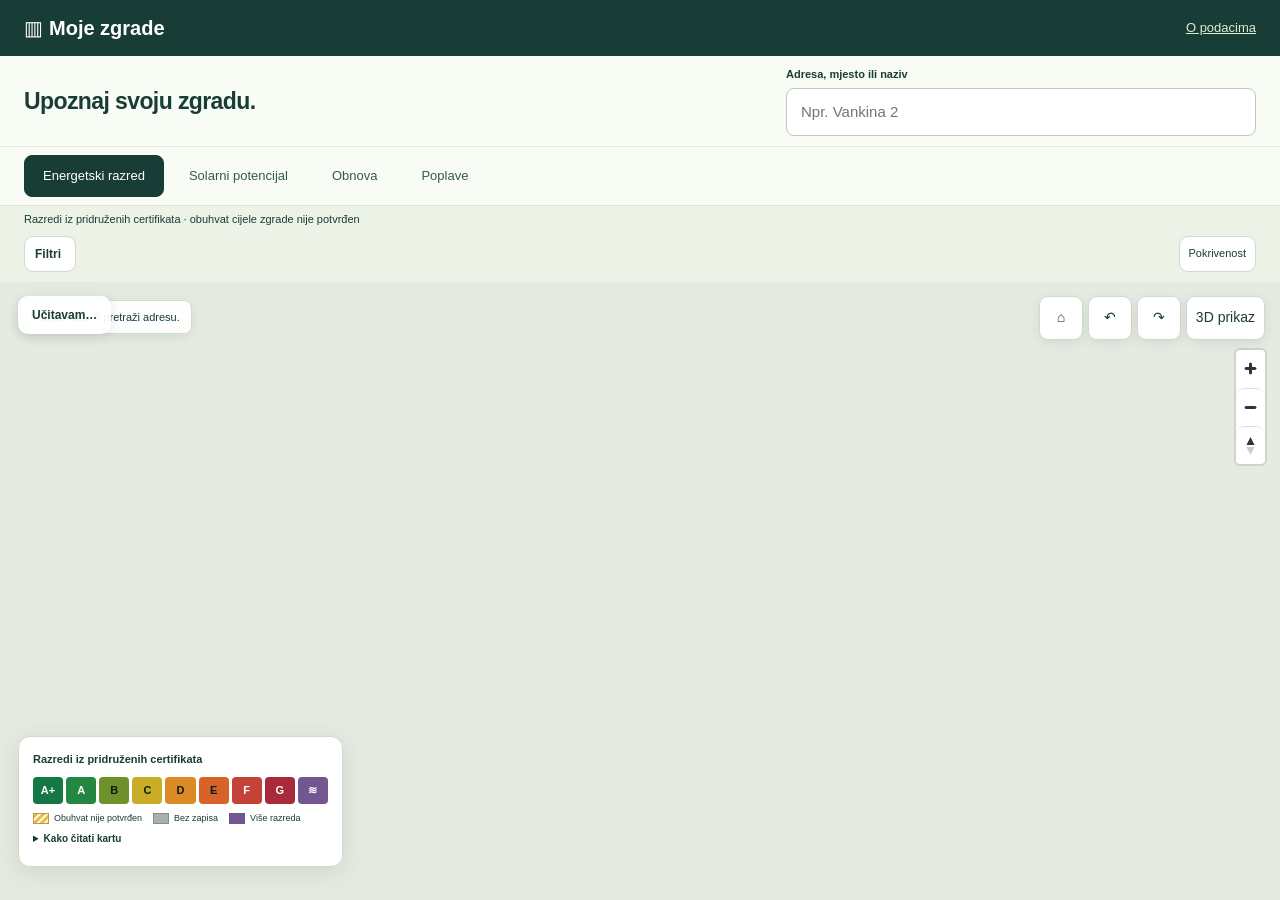
==== commit f382e646: "Uskladi javni demo s poplavnim prikazom v218" ====
--- a/overrides/index.html
+++ b/overrides/index.html
@@ -250,25 +250,21 @@
 #detail .card-energy-classes dd[data-multi]{font-size:17px;max-width:100%;box-sizing:border-box;white-space:normal;text-align:center}
 #detail .project-kind:empty{display:none}
 
-.flood-comparison{width:100%;border-collapse:collapse;font-size:12px;margin:16px 0}.flood-comparison th,.flood-comparison td{padding:10px 5px;border-bottom:1px solid #d4ded7;text-align:left}.flood-comparison button{font:inherit;color:#174d40;background:#edf3ee;border:1px solid #b9cdbd;padding:6px;border-radius:6px;cursor:pointer}.theme-context #theme-caption{font-weight:650}body[data-theme="flood"] .theme-scale{gap:8px}body[data-theme="flood"] #scenario-control{font-weight:700}
-
-/* UX v205: outcome within the compact mobile building sheet. */
-#detail[data-theme="flood"] .flood-outcome{font-size:19px!important;line-height:1.3;margin:8px 0 12px;color:#173d36}
-@media(max-width:720px){
- #detail[data-theme="flood"] .detail-name{font-size:18px!important;line-height:1.2;margin-bottom:6px}
- #detail[data-theme="flood"] .flood-outcome{font-size:16px!important;line-height:1.3;margin:6px 0 12px;font-weight:750}
- #detail[data-theme="flood"] .detail-head{min-height:40px;margin-bottom:5px}
-}
+#detail .flood-scenarios{margin:0 0 14px}
+#detail .flood-scenarios h3{margin:0 0 4px;font-size:14px}
+#detail .flood-scenarios dl{margin:0}
+#detail .flood-scenarios dl>div{display:grid;grid-template-columns:minmax(0,1fr) minmax(0,1fr);gap:8px;padding:6px 0;border-bottom:1px solid #dce4d7;font-size:13px;line-height:1.35}
+#detail .flood-scenarios dd{margin:0;text-align:right;font-weight:650;overflow-wrap:anywhere}
 </style>
 
 
 </head><body>
 <header><a href="/" class="brand">▥ <b>Moje zgrade</b></a><a href="#about" id="about-link">O podacima</a></header>
 <section class="intro"><div class="intro-copy"><h1>Upoznaj svoju zgradu.</h1><p>Četiri pogleda na zgrade Grada Zagreba.</p></div><div class="search"><label for="search">Adresa, mjesto ili naziv</label><input id="search" aria-label="Pretraži adresu ili naziv zgrade u Zagrebu" placeholder="Npr. Vankina 2" type="search" autocomplete="off"></div></section>
-<nav class="themes" aria-label="Odaberi temu"><button data-theme="energy" aria-pressed="true">Energetski razred</button><button data-theme="solar" aria-pressed="false">Solarni potencijal</button><button data-theme="renewal" aria-pressed="false">Obnova</button><button data-theme="flood" aria-pressed="false">Poplave</button></nav><div class="theme-context"><span id="theme-caption">Razredi iz pridruženih certifikata · obuhvat cijele zgrade nije potvrđen</span><label id="scenario-control" hidden>Scenarij <select id="scenario"><option value="overview">Pregled svih scenarija</option><option value="mala">Mala vjerojatnost · rijedak / ekstreman</option><option value="srednja">Srednja · 100-godišnji</option><option value="velika">Velika · češći</option></select></label><button id="projects-button" hidden>Prikaži projekte s podatkom</button><details id="filters" class="filters"><summary>Filtri<span id="filter-count"></span></summary><div class="filter-panel"><label class="indicator-label">Boja prikazuje<select id="indicator" aria-label="Boja prikazuje"><option value="heating">Grijanje</option><option value="primary">Primarna energija</option></select></label><label>Premjesti kartu na<select id="area"><option value="">Odaberi područje…</option><option value="kruge">Kruge</option><option value="selska">Selska</option><option value="zagreb">Zagreb · šire</option></select></label><label>Koje lokacije prikazati<select id="quality"><option value="default">Podudaranja i moguće lokacije</option><option value="strong">Samo podudaranja adrese</option><option value="all">Uključi i slabe prijedloge</option></select></label><label class="toggle"><input id="known-only" type="checkbox"> Samo obrisi s pridruženim zapisima</label><p>Lokacija može biti procjena. Razlog je naveden uz svaki zapis.</p><button id="home">⌖ Početni pogled</button></div></details><button id="coverage-button">Pokrivenost</button></div><nav class="mobile-view" aria-label="Rezultati ili karta"><button id="view-map" aria-pressed="true">Karta</button><button id="view-list" aria-pressed="false">Rezultati</button></nav>
+<nav class="themes" aria-label="Odaberi temu"><button data-theme="energy" aria-pressed="true">Energetski razred</button><button data-theme="solar" aria-pressed="false">Solarni potencijal</button><button data-theme="renewal" aria-pressed="false">Obnova</button><button data-theme="flood" aria-pressed="false">Poplave</button></nav><div class="theme-context"><span id="theme-caption">Razredi iz pridruženih certifikata · obuhvat cijele zgrade nije potvrđen</span><button id="projects-button" hidden>Prikaži projekte s podatkom</button><details id="filters" class="filters"><summary>Filtri<span id="filter-count"></span></summary><div class="filter-panel"><label class="indicator-label">Boja prikazuje<select id="indicator" aria-label="Boja prikazuje"><option value="heating">Grijanje</option><option value="primary">Primarna energija</option></select></label><label>Premjesti kartu na<select id="area"><option value="">Odaberi područje…</option><option value="kruge">Kruge</option><option value="selska">Selska</option><option value="zagreb">Zagreb · šire</option></select></label><label>Koje lokacije prikazati<select id="quality"><option value="default">Podudaranja i moguće lokacije</option><option value="strong">Samo podudaranja adrese</option><option value="all">Uključi i slabe prijedloge</option></select></label><label class="toggle"><input id="known-only" type="checkbox"> Samo obrisi s pridruženim zapisima</label><p>Lokacija može biti procjena. Razlog je naveden uz svaki zapis.</p><button id="home">⌖ Početni pogled</button></div></details><button id="coverage-button">Pokrivenost</button></div><nav class="mobile-view" aria-label="Rezultati ili karta"><button id="view-map" aria-pressed="true">Karta</button><button id="view-list" aria-pressed="false">Rezultati</button></nav>
 <main><aside class="sidebar"><div class="sidebar-head"><h2 id="view-title">Na karti</h2><p id="view-help">Približi kartu za pojedine zgrade.</p><div class="stats" id="stats" role="status">Učitavam…</div></div><div id="list" class="list"></div><button id="more" hidden>Prikaži još 30</button></aside><section id="map-shell" aria-label="Karta energetskih certifikata"><div id="map"></div><div class="map-tools" aria-label="Upravljanje pogledom"><button id="home-map" aria-label="Početni pogled karte" title="Početni pogled">⌂</button><button id="rotate-left" aria-label="Zakreni ulijevo">↶</button><button id="rotate-right" aria-label="Zakreni udesno">↷</button><button id="tilt" aria-label="Promijeni nagib">Nagib</button></div><div class="map-badge" id="map-badge">Približi kartu ili pretraži adresu.</div><div id="tile-warning" role="status" hidden>Podloga nije dostupna. Zgrade i podaci ostaju dostupni.</div><div class="legend"><strong>Razredi iz pridruženih certifikata</strong><div class="scale" id="scale"></div><div class="legend-status"><span><i class="hatch"></i> Obuhvat nije potvrđen</span><span><i class="gray"></i> Bez zapisa</span><span><i class="multi"></i> Više razreda</span></div><details><summary>Kako čitati kartu</summary><p id="certainty">Šrafura označava povezane zapise, ne potvrdu razreda cijele zgrade. Siva ne dokazuje da certifikat ne postoji. 3D visina može biti procjena.</p></details></div><aside id="detail" hidden aria-label="Podaci odabrane zgrade" aria-labelledby="building-card-title"></aside><div id="loading">Učitavam…</div><div id="theme-source-error" hidden role="status">Podaci o bojama trenutačno nisu dostupni. Zgrade ostaju na karti. <button id="retry-theme">Pokušaj ponovno</button></div><div id="map-recovery" hidden role="status"><b>Pregled se nije učitao.</b><p>Možeš pokušati ponovno ili otvoriti stvarni primjer iz registra.</p><button id="retry-map">Pokušaj ponovno</button><button id="example-search">Primjer: Vankina 2</button></div></section></main>
-<dialog id="about"><div class="dialog-top"><span class="eyebrow">IZVORI I GRANICE PODATAKA</span><button id="close-about" aria-label="Zatvori objašnjenje">×</button></div><h2>Moje zgrade · izvori i granice</h2><p>Interni Tailscale pregled · 4. 11. 2026. <a href="/sources.html">Izvori, metode i pokrivenost svih tema →</a></p><p>Solar: Grad Zagreb, prikladna površina krova prema starijem 3D modelu i pragu 800 kWh/m². Nije dokaz postavljenih panela. Obnova: gradski, državni i institucionalni izvori, bez potvrde svih stvarnih obnova. Poplave: Hrvatske vode, karte 2019., plan 2022.–2027., mjerilo 1:25.000. To nisu podaci o ranjivosti pojedine zgrade.</p><p><a href="/sources.html"><b>Logička provjera: pronađene pogreške i ispravci →</b></a></p><p id="source-summary">Učitavanje sažetka…</p><p>Boja može sažimati više zapisa. Prikazana pouzdanost odgovara najslabijem uključenom spoju; pojedinačni razlozi ostaju dostupni uz svaki zapis.</p><p>Svi izvorni IEC zapisi dobili su ishod: jači adresni spoj, vjerojatan spoj, više mogućih obrisa, slabiji prijedlog, adresa bez obrisa ili neriješeno.</p><p><b>Šrafura</b> označava energetski razred iz pridruženih certifikata, uz nepotvrđen obuhvat cijele zgrade. <b>Ljubičasto</b> znači više razreda u uključenim zapisima istog pokazatelja. <b>Sivo</b> znači da zapis nije povezan s obrisom u ovom postupku.</p><p><b>Jači adresni spoj:</b> podudaranje ulice, kućnog broja i lokaliteta uz adresnu točku u stvarnom obrisu OSM/DGU. <b>Vjerojatan spoj:</b> dodatni zaključak iz naziva, inicijala, OSM starog naziva ulice, obližnjeg adresnog čvora ili naselja. <b>Više mogućih obrisa:</b> sve bliske alternative ostaju vidljive. Slabiji prijedlozi uključuju se zasebno.</p><p>Korišteno je 1.683.274 službenih adresnih točaka DGU-a, hrvatski OSM izvod i 2.552.257 službenih DGU obrisa iz starijeg TTB sloja. DGU adresna točka označava lokaciju (siteLevel), a ne potvrđeni obuhvat zgrade. Kad obris ne sadrži točku, bliski obris do 35 m ostaje prijedlog; više mogućih zgrada ostaje odvojeno označeno. Nema slanja adresa javnom geokoderu ni stavljanja pojedinog certifikata u centar naselja. Brojevi na širokom prikazu su grupe povezanih obrisa.</p><p>3D visine koriste upisanu OSM visinu, OSM etaže ili jasno označenu procjenu iz etaža navedenih u certifikatu. Inače je volumen simboličan prema vrsti objekta. Modelirani OSM dijelovi imaju zasebne visine i donji rub; nagibi krova i fasade nisu rekonstruirani.</p><p><a href="http://100.103.73.54:8327/pokus/povezivanje.html">Rezultati, pravila, kvaliteta i preuzimanje ishoda svih zapisa ↗</a></p><p><a href="https://www.openstreetmap.org/copyright" target="_blank" rel="noreferrer">OpenStreetMap suradnici · ODbL</a> · <a href="https://data.gov.hr/ckan/dataset/izvadak-iz-registra-izdanih-energetskih-certifikata" target="_blank" rel="noreferrer">MPGI IEC · Otvorena dozvola</a> · <a href="https://dgu.gov.hr/otvoreni-podaci-6596/6596" target="_blank" rel="noreferrer">DGU · Otvorena dozvola</a>. DGU AD: 25. 10. 2026.; BU/TTB: 7. 3. 2024. Izvedeno povezivanje, bez službene potvrde DGU-a. IEC izvod preuzet 28. 10. 2026.; OSM stanje 26. 10. 2026. MapLibre GL JS · BSD-3-Clause.</p></dialog>
-<dialog id="theme-dialog"><div class="dialog-top"><h2 id="theme-dialog-title">Podaci</h2><button id="close-theme-dialog" aria-label="Zatvori">×</button></div><div id="theme-dialog-body"></div></dialog><div id="toast" role="status" hidden></div><script>window.mzBootstrap={"total_records":245851,"outcomes":{"address_only":3888,"ambiguous":8977,"probable":32731,"strong_address":163701,"unresolved":36307,"weak":247},"dgu_address_matched_records":205012,"dgu_address_points":1683274,"confirmed_whole_building_scope":0,"seconds":368,"rules":"Official DGU address exact or gated fuzzy street, exact house and settlement/postal locality; point inside real OSM/DGU outline or bounded 35m nearest-site proposals; overlapping geometry crosswalk; multiple plausible buildings retained explicitly. No arbitrary town centroids. Extended pass: explicit alternative source fields, initials, documented Croatian personal-name street forms and multiple house numbers. Conflicting locality and slash-unit alternatives are weak and excluded by default; unsafe street-qualifier removal is rejected. Audit rejects conflicting street ordinals, explicit road types and structured localities. Exact same-role geometries are canonicalized with all source IDs retained. These are candidate associations, not field-verified identities.","source_database_sha256":"2042014f9ae115ce591ab250b9c1dd40c80e5c3417f3b62b90eee150eb78c54c","methods":{"DGU_Croatian_street_name_variant:DGU_inside_OSM_overlap":2,"DGU_Croatian_street_name_variant:inside":138,"DGU_Croatian_street_name_variant:near_site":3,"DGU_exact_address":191074,"DGU_extended_address:DGU_inside_OSM_overlap":38,"DGU_extended_address:inside":3323,"DGU_extended_address:near_site":324,"DGU_extended_building_name:DGU_inside_OSM_overlap":5,"DGU_extended_building_name:inside":105,"DGU_extended_building_name:near_site":10,"DGU_extended_multiple_house_numbers:DGU_inside_OSM_overlap":11,"DGU_extended_multiple_house_numbers:inside":649,"DGU_extended_multiple_house_numbers:near_site":98,"DGU_extended_unit_name:inside":20,"DGU_fuzzy_street_same_house_locality":9110,"DGU_fuzzy_street_same_house_locality:inside":2,"DGU_fuzzy_street_same_house_locality:near_site":1,"DGU_previous_address_geometry_retry:near_site":1,"DGU_slash_unit_weak_alternative:DGU_inside_OSM_overlap":1,"DGU_slash_unit_weak_alternative:inside":95,"DGU_slash_unit_weak_alternative:near_site":2,"address:address_node_inside":1101,"address:address_node_inside+OSM_street_alias":526,"address:address_node_near_outline":21,"address:address_node_near_outline+OSM_street_alias":11,"address:building_address":1534,"address:building_address+OSM_street_alias":676,"address:official_facility_point_inside":6,"address:street_inferred_from_road":18,"address_point_8_25m_weak_proposal":13,"audit_rejected":148,"distinctive_name_and_locality":80,"fuzzy_street_with_house_locality":230,"low_evidence":1,"none":36198,"street_initials_same_house_locality":276},"candidate_assignments":217775,"building_candidates":140058,"default_mapped_buildings":139958,"building_best_quality_counts":{"strong_address":103231,"ambiguous":14618,"probable":22109},"weak_candidates_included_by_default":false,"crosswalk_final_audit":{"replaced_links":3174,"added_geometries":1139,"use_disagreements_downgraded":695,"unused_staging_geometries_removed":20},"models":{"assigned_parts":4159,"parts_without_suitable_parent":191,"models":12079,"parents_with_parts":1503,"parents_with_certificate_storey_evidence":10741,"seconds":4},"logical_audit":{"audit_date":"2026-10-29","source_rows":245851,"unique_certificate_codes":245844,"dates":{"issued_before_audit_day":245851,"expires_today_or_later":245851},"rejected_assignments":195,"affected_records":159,"checks":{"Different numeric/Roman street ordinal; initial-name similarity cannot override it.":142,"Conflicting structured source locality; inferred object-name locality cannot override it.":46,"Conflicting explicit street kind (e.g. square vs road); lexical root is insufficient.":7},"invalid_geometries":[],"seconds":40,"limits":"Self-audit using source data and independent invariants; not external validation or ground-truth accuracy. Distinct outline IDs and geometries do not equal physical building count. Registry snapshot is not a complete census or proof of current legal validity.","records_with_rejected_assignments":158,"format_equivalent_proposals_retained":5,"affected_records_note":"Rejection count excludes valid II A/IIa formatting equivalents; separate geometric canonicalization also updates qualities.","candidate_outline_ids_after_canonicalization":140058,"distinct_exact_geometries_after_canonicalization":140058,"issued_after_printed_snapshot_header_records":[245375],"date_order_errors":{},"records_without_building_after_audit":40195,"note_snapshot":"PDF header says27.10.2026, but some rows have a later issue date. Source values and this discrepancy are retained. Snapshot header is not treated as a guaranteed cutoff.","approximate_source_records_demoted":[130887],"all_aggregate_tiers_verified":420174,"mixed_quality_outlines_display_corrected":6672,"source_house_parser_case_count":16,"source_house_parser_cases_resolved":16,"before_geometry_canonicalization":{"candidate_outline_ids":140260,"strict_unique_geometries":140053,"strict_duplicate_groups":195,"duplicate_examples":[["w1564381828","w1564383815","w1564388236","w1564394979"],["w1564383799","w1564388214","w1564394957"],["w1564383825","w1564388248"],["w1564383835","w1564388263","w1564395006"],["w1564383869","w1564388319","w1564395062"],["w1564383873","w1564388325"],["w1564383876","w1564388329","w1564395072"],["w1564383878","w1564388332","w1564395075","w1564381837"],["w1564383904","w1564388374","w1564395117"],["w1564383923","w1564388401","w1564395144"],["w1564383927","w1564388405","w1564395148"],["w1564383947","w1564388434","w1564395177"],["w1564383948","w1564388435"],["w1564384372","w1564398539"],["w1564384390","w1564398557"]]}},"geometry_equivalence":{"source_pool_rows":1391884,"duplicate_role_geometry_groups":4753,"alias_ids":4990,"linked_alias_groups":198,"affected_records":233,"seconds":48,"examples":[{"canonical":"w581616474","source_ids":["w581616474","w1340315205"]},{"canonical":"w581616475","source_ids":["w581616475","w1340315206"]},{"canonical":"w1488765931","source_ids":["w1488765931","w1488765960"]},{"canonical":"w1564381828","source_ids":["w1564381828","w1564383815","w1564388236","w1564394979"]},{"canonical":"w1564381837","source_ids":["w1564381837","w1564383878","w1564388332","w1564395075"]},{"canonical":"w1564383799","source_ids":["w1564383799","w1564388214","w1564394957"]},{"canonical":"w1564383825","source_ids":["w1564383825","w1564388248","w1564394991"]},{"canonical":"w1564383835","source_ids":["w1564383835","w1564388263","w1564395006"]},{"canonical":"w1564383869","source_ids":["w1564383869","w1564388319","w1564395062"]},{"canonical":"w1564383873","source_ids":["w1564383873","w1564388325","w1564395068"]},{"canonical":"w1564383876","source_ids":["w1564383876","w1564388329","w1564395072"]},{"canonical":"w1564383904","source_ids":["w1564383904","w1564388374","w1564395117"]},{"canonical":"w1564383923","source_ids":["w1564383923","w1564388401","w1564395144"]},{"canonical":"w1564383927","source_ids":["w1564383927","w1564388405","w1564395148"]},{"canonical":"w1564383947","source_ids":["w1564383947","w1564388434","w1564395177"]},{"canonical":"w1564383948","source_ids":["w1564383948","w1564388435","w1564395178"]},{"canonical":"w1564389064","source_ids":["w1564389064","w1564394202"]},{"canonical":"w1564389096","source_ids":["w1564389096","w1564394234"]},{"canonical":"w1564389105","source_ids":["w1564389105","w1564394243"]},{"canonical":"w1564389112","source_ids":["w1564389112","w1564394250"]}]},"previous_release_comparison":{"linked_before":205804,"linked_after":205656},"previous_phase_statistics":{"dgu_added_buildings":39891,"retained_previous_links":4492,"net_new_linked_records":4910,"additional_linking":{"records_added":5079,"by_quality":{"probable":4518,"ambiguous":463,"weak":98},"examined_remaining":44957,"seconds":390},"street_form_additions":{"probable":134,"ambiguous":10},"additional_address_audit":{"unsafe_removed_street_qualifiers":653,"locality_conflicts_downgraded":43}},"source_snapshot_discrepancy":"PDF header says27.10.2026, but some rows have a later issue date. Source values and this discrepancy are retained. Snapshot header is not treated as a guaranteed cutoff.","historical_official_address_proposal_count":205181,"building_display_quality_counts":{"strong_address":97397,"probable":25397,"ambiguous":17164},"release_version":"audited-20261029-3","source_scope":"Countrywide IEC extract covering certificates issued through IEC from2017-10-01, not all historical certificates or all buildings.","omitted_pdf_columns":["OVLAŠTENA OSOBA KOJA JE IZRADILA ENERGETSKI CERTIFIKAT"],"aggregate_confidence":"Worst included association quality; best quality is retained as a separate field, not used as display confidence.","mixed_quality_outline_count_before_fix":6672,"all_aggregate_tiers_verified":420174,"data_revision":"audited-20261029-2","osm":{"counts":{"buildings":1350925,"addresses":269752,"roads":94687,"places":22339,"boundaries":7818,"associated":210,"pois":1387},"seconds":153,"geometry_errors":0,"source":"/home/bartol_bucan/Roko/Dataton/docs/teme/A3_adrese/setnje/wordpress/data/raw/croatia-20261027.osm.pbf","source_sha256":"ea144f538a78c38636c3fd45e8fbdcd706881e3b819beddb19da7488cf46453e","replication_timestamp":"2026-10-26T21:24:46Z","osm_license":"ODbL, OpenStreetMap contributors","note":"Offline extraction; all closed building ways plus building multipolygon relations. Geometry/tag presence is not proof of certificate scope."},"theme_revision":"1794151711857207500-365211648","map_tiles":null,"vector_tiles":{"revision":"vector-v207","tiles":"/vector/v207/{z}/{x}/{y}.pbf","minzoom":15,"maxzoom":16,"bounds":[15.77,45.61,16.24,45.97],"tile_keys":["15/17819/11695","15/17820/11693","15/17820/11694","15/17820/11695","15/17820/11696","15/17821/11692","15/17821/11693","15/17821/11694","15/17821/11695","15/17821/11696","15/17821/11697","15/17822/11692","15/17822/11693","15/17822/11694","15/17822/11695","15/17822/11697","15/17823/11693","15/17823/11694","15/17823/11695","15/17824/11678","15/17824/11679","15/17824/11680","15/17824/11681","15/17824/11685","15/17824/11686","15/17824/11687","15/17824/11693","15/17824/11694","15/17824/11695","15/17824/11697","15/17824/11698","15/17824/11700","15/17825/11678","15/17825/11679","15/17825/11680","15/17825/11681","15/17825/11682","15/17825/11685","15/17825/11686","15/17825/11687","15/17825/11697","15/17825/11698","15/17825/11699","15/17825/11700","15/17825/11701","15/17826/11679","15/17826/11680","15/17826/11681","15/17826/11682","15/17826/11683","15/17826/11684","15/17826/11685","15/17826/11686","15/17826/11687","15/17826/11697","15/17826/11698","15/17826/11699","15/17826/11700","15/17826/11701","15/17827/11678","15/17827/11679","15/17827/11680","15/17827/11681","15/17827/11682","15/17827/11683","15/17827/11684","15/17827/11686","15/17827/11687","15/17827/11688","15/17827/11697","15/17827/11698","15/17827/11699","15/17827/11700","15/17827/11701","15/17828/11678","15/17828/11679","15/17828/11680","15/17828/11681","15/17828/11682","15/17828/11683","15/17828/11684","15/17828/11686","15/17828/11687","15/17828/11688","15/17828/11689","15/17828/11693","15/17828/11698","15/17828/11699","15/17828/11700","15/17828/11701","15/17828/11702","15/17829/11678","15/17829/11679","15/17829/11680","15/17829/11681","15/17829/11682","15/17829/11683","15/17829/11684","15/17829/11685","15/17829/11686","15/17829/11687","15/17829/11688","15/17829/11689","15/17829/11690","15/17829/11691","15/17829/11692","15/17829/11693","15/17829/11694","15/17829/11695","15/17829/11696","15/17829/11697","15/17829/11698","15/17829/11699","15/17829/11700","15/17829/11701","15/17830/11677","15/17830/11678","15/17830/11679","15/17830/11680","15/17830/11681","15/17830/11682","15/17830/11683","15/17830/11684","15/17830/11685","15/17830/11686","15/17830/11687","15/17830/11688","15/17830/11689","15/17830/11690","15/17830/11691","15/17830/11692","15/17830/11693","15/17830/11694","15/17830/11695","15/17830/11696","15/17830/11697","15/17830/11698","15/17830/11700","15/17830/11701","15/17830/11704","15/17831/11678","15/17831/11679","15/17831/11680","15/17831/11681","15/17831/11682","15/17831/11683","15/17831/11684","15/17831/11685","15/17831/11686","15/17831/11687","15/17831/11688","15/17831/11689","15/17831/11690","15/17831/11691","15/17831/11692","15/17831/11693","15/17831/11694","15/17831/11695","15/17831/11696","15/17831/11697","15/17831/11700","15/17831/11701","15/17831/11702","15/17831/11703","15/17831/11704","15/17832/11672","15/17832/11673","15/17832/11678","15/17832/11679","15/17832/11680","15/17832/11681","15/17832/11682","15/17832/11683","15/17832/11684","15/17832/11685","15/17832/11686","15/17832/11687","15/17832/11688","15/17832/11689","15/17832/11690","15/17832/11691","15/17832/11692","15/17832/11693","15/17832/11694","15/17832/11695","15/17832/11696","15/17832/11700","15/17832/11701","15/17832/11702","15/17832/11703","15/17832/11704","15/17832/11705","15/17832/11706","15/17833/11672","15/17833/11673","15/17833/11676","15/17833/11677","15/17833/11678","15/17833/11679","15/17833/11680","15/17833/11681","15/17833/11682","15/17833/11683","15/17833/11684","15/17833/11685","15/17833/11686","15/17833/11687","15/17833/11688","15/17833/11689","15/17833/11690","15/17833/11691","15/17833/11692","15/17833/11693","15/17833/11694","15/17833/11695","15/17833/11696","15/17833/11700","15/17833/11701","15/17833/11702","15/17833/11704","15/17833/11705","15/17833/11706","15/17834/11671","15/17834/11672","15/17834/11673","15/17834/11674","15/17834/11676","15/17834/11677","15/17834/11678","15/17834/11679","15/17834/11680","15/17834/11681","15/17834/11682","15/17834/11683","15/17834/11684","15/17834/11685","15/17834/11686","15/17834/11687","15/17834/11688","15/17834/11689","15/17834/11690","15/17834/11691","15/17834/11692","15/17834/11693","15/17834/11694","15/17834/11695","15/17834/11696","15/17834/11700","15/17834/11701","15/17834/11702","15/17834/11703","15/17834/11704","15/17834/11705","15/17834/11706","15/17835/11670","15/17835/11671","15/17835/11672","15/17835/11673","15/17835/11674","15/17835/11675","15/17835/11676","15/17835/11677","15/17835/11678","15/17835/11679","15/17835/11680","15/17835/11681","15/17835/11682","15/17835/11683","15/17835/11684","15/17835/11685","15/17835/11686","15/17835/11687","15/17835/11688","15/17835/11689","15/17835/11690","15/17835/11691","15/17835/11692","15/17835/11694","15/17835/11695","15/17835/11696","15/17835/11699","15/17835/11700","15/17835/11701","15/17835/11702","15/17835/11703","15/17835/11704","15/17835/11705","15/17836/11670","15/17836/11671","15/17836/11672","15/17836/11675","15/17836/11676","15/17836/11677","15/17836/11678","15/17836/11679","15/17836/11680","15/17836/11681","15/17836/11682","15/17836/11683","15/17836/11684","15/17836/11685","15/17836/11686","15/17836/11687","15/17836/11688","15/17836/11689","15/17836/11690","15/17836/11691","15/17836/11692","15/17836/11693","15/17836/11694","15/17836/11695","15/17836/11701","15/17836/11702","15/17837/11668","15/17837/11669","15/17837/11670","15/17837/11671","15/17837/11672","15/17837/11673","15/17837/11675","15/17837/11676","15/17837/11677","15/17837/11678","15/17837/11679","15/17837/11680","15/17837/11681","15/17837/11682","15/17837/11683","15/17837/11684","15/17837/11685","15/17837/11686","15/17837/11687","15/17837/11688","15/17837/11689","15/17837/11690","15/17837/11691","15/17837/11692","15/17837/11693","15/17837/11694","15/17837/11695","15/17838/11668","15/17838/11669","15/17838/11672","15/17838/11673","15/17838/11674","15/17838/11675","15/17838/11676","15/17838/11677","15/17838/11678","15/17838/11679","15/17838/11680","15/17838/11681","15/17838/11682","15/17838/11683","15/17838/11684","15/17838/11685","15/17838/11686","15/17838/11687","15/17838/11688","15/17838/11689","15/17838/11690","15/17838/11691","15/17838/11692","15/17838/11693","15/17838/11695","15/17839/11672","15/17839/11674","15/17839/11675","15/17839/11676","15/17839/11677","15/17839/11678","15/17839/11679","15/17839/11680","15/17839/11681","15/17839/11682","15/17839/11683","15/17839/11684","15/17839/11685","15/17839/11686","15/17839/11687","15/17839/11688","15/17839/11689","15/17839/11690","15/17839/11691","15/17839/11692","15/17839/11693","15/17840/11670","15/17840/11672","15/17840/11673","15/17840/11674","15/17840/11675","15/17840/11676","15/17840/11677","15/17840/11678","15/17840/11679","15/17840/11680","15/17840/11681","15/17840/11682","15/17840/11683","15/17840/11684","15/17840/11685","15/17840/11686","15/17840/11687","15/17840/11688","15/17840/11689","15/17840/11690","15/17840/11691","15/17840/11692","15/17840/11693","15/17841/11669","15/17841/11671","15/17841/11672","15/17841/11673","15/17841/11674","15/17841/11675","15/17841/11676","15/17841/11677","15/17841/11678","15/17841/11679","15/17841/11680","15/17841/11681","15/17841/11682","15/17841/11683","15/17841/11684","15/17841/11685","15/17841/11686","15/17841/11687","15/17841/11688","15/17841/11689","15/17841/11690","15/17841/11691","15/17841/11692","15/17841/11693","15/17842/11666","15/17842/11667","15/17842/11669","15/17842/11670","15/17842/11671","15/17842/11672","15/17842/11673","15/17842/11674","15/17842/11675","15/17842/11676","15/17842/11677","15/17842/11678","15/17842/11679","15/17842/11680","15/17842/11681","15/17842/11682","15/17842/11683","15/17842/11684","15/17842/11685","15/17842/11686","15/17842/11687","15/17842/11688","15/17842/11689","15/17842/11691","15/17842/11692","15/17843/11666","15/17843/11667","15/17843/11669","15/17843/11670","15/17843/11671","15/17843/11672","15/17843/11673","15/17843/11674","15/17843/11675","15/17843/11676","15/17843/11677","15/17843/11678","15/17843/11679","15/17843/11680","15/17843/11681","15/17843/11682","15/17843/11683","15/17843/11684","15/17843/11685","15/17843/11686","15/17843/11687","15/17843/11688","15/17844/11667","15/17844/11668","15/17844/11669","15/17844/11670","15/17844/11671","15/17844/11672","15/17844/11673","15/17844/11674","15/17844/11675","15/17844/11676","15/17844/11677","15/17844/11678","15/17844/11679","15/17844/11680","15/17844/11681","15/17844/11682","15/17844/11683","15/17844/11684","15/17844/11685","15/17844/11686","15/17844/11687","15/17844/11688","15/17845/11667","15/17845/11669","15/17845/11670","15/17845/11671","15/17845/11672","15/17845/11673","15/17845/11674","15/17845/11675","15/17845/11676","15/17845/11677","15/17845/11678","15/17845/11679","15/17845/11680","15/17845/11681","15/17845/11682","15/17845/11683","15/17845/11684","15/17845/11685","15/17845/11686","15/17845/11687","15/17845/11688","15/17846/11664","15/17846/11665","15/17846/11666","15/17846/11668","15/17846/11669","15/17846/11670","15/17846/11671","15/17846/11672","15/17846/11673","15/17846/11674","15/17846/11675","15/17846/11676","15/17846/11677","15/17846/11678","15/17846/11679","15/17846/11680","15/17846/11681","15/17846/11682","15/17846/11683","15/17846/11684","15/17846/11685","15/17846/11686","15/17846/11687","15/17846/11688","15/17847/11664","15/17847/11665","15/17847/11666","15/17847/11667","15/17847/11668","15/17847/11669","15/17847/11670","15/17847/11671","15/17847/11672","15/17847/11673","15/17847/11674","15/17847/11675","15/17847/11676","15/17847/11677","15/17847/11678","15/17847/11679","15/17847/11680","15/17847/11681","15/17847/11682","15/17847/11683","15/17847/11684","15/17847/11685","15/17847/11686","15/17848/11663","15/17848/11664","15/17848/11665","15/17848/11666","15/17848/11667","15/17848/11668","15/17848/11669","15/17848/11670","15/17848/11671","15/17848/11672","15/17848/11673","15/17848/11674","15/17848/11675","15/17848/11676","15/17848/11677","15/17848/11678","15/17848/11679","15/17848/11680","15/17848/11681","15/17848/11682","15/17848/11683","15/17848/11684","15/17848/11685","15/17849/11663","15/17849/11664","15/17849/11666","15/17849/11667","15/17849/11668","15/17849/11669","15/17849/11670","15/17849/11671","15/17849/11672","15/17849/11673","15/17849/11674","15/17849/11675","15/17849/11676","15/17849/11677","15/17849/11678","15/17849/11679","15/17849/11680","15/17849/11681","15/17849/11682","15/17849/11683","15/17849/11684","15/17850/11661","15/17850/11663","15/17850/11664","15/17850/11665","15/17850/11666","15/17850/11667","15/17850/11668","15/17850/11669","15/17850/11670","15/17850/11671","15/17850/11672","15/17850/11673","15/17850/11674","15/17850/11675","15/17850/11676","15/17850/11677","15/17850/11678","15/17850/11679","15/17850/11680","15/17850/11681","15/17850/11682","15/17850/11683","15/17850/11684","15/17851/11663","15/17851/11664","15/17851/11666","15/17851/11667","15/17851/11668","15/17851/11669","15/17851/11670","15/17851/11671","15/17851/11672","15/17851/11673","15/17851/11674","15/17851/11675","15/17851/11676","15/17851/11678","15/17851/11679","15/17851/11680","15/17851/11681","15/17851/11682","15/17851/11683","15/17851/11684","15/17852/11665","15/17852/11666","15/17852/11667","15/17852/11668","15/17852/11669","15/17852/11670","15/17852/11671","15/17852/11672","15/17852/11673","15/17852/11676","15/17852/11677","15/17852/11678","15/17852/11679","15/17852/11680","15/17852/11681","15/17852/11682","15/17852/11684","15/17853/11664","15/17853/11665","15/17853/11666","15/17853/11667","15/17853/11668","15/17853/11669","15/17853/11670","15/17853/11671","15/17853/11672","15/17853/11673","15/17853/11674","15/17853/11675","15/17853/11676","15/17853/11677","15/17853/11678","15/17853/11679","15/17853/11680","15/17853/11681","15/17853/11682","15/17853/11683","15/17853/11684","15/17854/11664","15/17854/11665","15/17854/11666","15/17854/11667","15/17854/11668","15/17854/11669","15/17854/11670","15/17854/11673","15/17854/11674","15/17854/11675","15/17854/11676","15/17854/11677","15/17854/11678","15/17854/11679","15/17854/11680","15/17854/11681","15/17854/11682","15/17854/11683","15/17854/11684","15/17855/11664","15/17855/11665","15/17855/11666","15/17855/11667","15/17855/11668","15/17855/11669","15/17855/11670","15/17855/11671","15/17855/11672","15/17855/11673","15/17855/11674","15/17855/11675","15/17855/11676","15/17855/11677","15/17855/11678","15/17855/11679","15/17855/11680","15/17855/11681","15/17855/11682","15/17855/11683","15/17856/11665","15/17856/11666","15/17856/11667","15/17856/11668","15/17856/11672","15/17856/11673","15/17856/11676","15/17856/11677","15/17856/11678","15/17856/11679","15/17856/11680","15/17856/11681","15/17856/11682","15/17856/11683","15/17856/11684","15/17857/11671","15/17857/11672","15/17857/11673","15/17857/11674","15/17857/11679","15/17857/11680","15/17857/11681","15/17857/11682","15/17857/11683","15/17857/11684","15/17858/11671","15/17858/11672","15/17858/11673","15/17858/11674","15/17858/11677","15/17858/11678","15/17858/11679","15/17858/11680","15/17858/11682","15/17859/11674","15/17859/11676","15/17859/11677","15/17859/11678","15/17859/11679","15/17860/11674","15/17860/11675","15/17860/11676","15/17860/11677","15/17861/11675","15/17861/11676","16/35639/23390","16/35639/23391","16/35640/23387","16/35640/23388","16/35640/23389","16/35640/23390","16/35640/23391","16/35641/23387","16/35641/23388","16/35641/23393","16/35642/23386","16/35642/23388","16/35642/23392","16/35643/23386","16/35643/23388","16/35643/23389","16/35643/23390","16/35643/23391","16/35643/23394","16/35644/23384","16/35644/23385","16/35644/23386","16/35644/23388","16/35644/23389","16/35644/23390","16/35644/23391","16/35644/23394","16/35645/23385","16/35645/23386","16/35645/23387","16/35645/23388","16/35645/23390","16/35645/23391","16/35646/23386","16/35646/23387","16/35646/23388","16/35646/23389","16/35646/23390","16/35646/23391","16/35647/23388","16/35647/23389","16/35647/23390","16/35647/23391","16/35648/23357","16/35648/23358","16/35648/23359","16/35648/23388","16/35648/23389","16/35648/23390","16/35648/23391","16/35648/23400","16/35649/23356","16/35649/23357","16/35649/23358","16/35649/23359","16/35649/23360","16/35649/23361","16/35649/23362","16/35649/23363","16/35649/23371","16/35649/23372","16/35649/23373","16/35649/23374","16/35649/23387","16/35649/23391","16/35649/23395","16/35649/23396","16/35649/23397","16/35649/23400","16/35650/23356","16/35650/23358","16/35650/23359","16/35650/23360","16/35650/23361","16/35650/23362","16/35650/23363","16/35650/23364","16/35650/23371","16/35650/23372","16/35650/23373","16/35650/23374","16/35650/23395","16/35650/23396","16/35650/23397","16/35651/23360","16/35651/23361","16/35651/23362","16/35651/23363","16/35651/23364","16/35651/23365","16/35651/23371","16/35651/23372","16/35651/23373","16/35651/23374","16/35651/23394","16/35651/23395","16/35651/23396","16/35651/23401","16/35651/23402","16/35652/23359","16/35652/23360","16/35652/23361","16/35652/23362","16/35652/23363","16/35652/23364","16/35652/23365","16/35652/23366","16/35652/23367","16/35652/23368","16/35652/23369","16/35652/23372","16/35652/23373","16/35652/23374","16/35652/23397","16/35652/23398","16/35653/23358","16/35653/23359","16/35653/23360","16/35653/23361","16/35653/23362","16/35653/23363","16/35653/23364","16/35653/23365","16/35653/23366","16/35653/23367","16/35653/23368","16/35653/23369","16/35653/23373","16/35653/23374","16/35653/23375","16/35653/23396","16/35653/23397","16/35653/23398","16/35653/23399","16/35653/23400","16/35653/23403","16/35654/23357","16/35654/23358","16/35654/23359","16/35654/23360","16/35654/23361","16/35654/23362","16/35654/23363","16/35654/23364","16/35654/23365","16/35654/23366","16/35654/23367","16/35654/23368","16/35654/23369","16/35654/23374","16/35654/23375","16/35654/23376","16/35654/23396","16/35654/23397","16/35654/23398","16/35654/23399","16/35654/23400","16/35654/23401","16/35654/23402","16/35654/23403","16/35655/23357","16/35655/23358","16/35655/23359","16/35655/23360","16/35655/23361","16/35655/23362","16/35655/23363","16/35655/23364","16/35655/23365","16/35655/23366","16/35655/23367","16/35655/23368","16/35655/23369","16/35655/23373","16/35655/23374","16/35655/23375","16/35655/23376","16/35655/23397","16/35655/23398","16/35655/23399","16/35655/23400","16/35655/23401","16/35655/23402","16/35655/23403","16/35656/23358","16/35656/23359","16/35656/23360","16/35656/23361","16/35656/23362","16/35656/23363","16/35656/23364","16/35656/23365","16/35656/23366","16/35656/23367","16/35656/23368","16/35656/23373","16/35656/23374","16/35656/23375","16/35656/23376","16/35656/23377","16/35656/23378","16/35656/23387","16/35656/23397","16/35656/23398","16/35656/23399","16/35656/23400","16/35656/23401","16/35656/23402","16/35656/23403","16/35656/23404","16/35656/23405","16/35657/23356","16/35657/23358","16/35657/23359","16/35657/23360","16/35657/23361","16/35657/23362","16/35657/23363","16/35657/23364","16/35657/23365","16/35657/23366","16/35657/23367","16/35657/23368","16/35657/23376","16/35657/23377","16/35657/23378","16/35657/23387","16/35657/23397","16/35657/23398","16/35657/23399","16/35657/23400","16/35657/23401","16/35657/23402","16/35657/23403","16/35657/23404","16/35657/23405","16/35658/23356","16/35658/23357","16/35658/23358","16/35658/23359","16/35658/23360","16/35658/23361","16/35658/23362","16/35658/23363","16/35658/23364","16/35658/23365","16/35658/23366","16/35658/23367","16/35658/23368","16/35658/23369","16/35658/23374","16/35658/23375","16/35658/23376","16/35658/23377","16/35658/23378","16/35658/23379","16/35658/23382","16/35658/23383","16/35658/23384","16/35658/23385","16/35658/23386","16/35658/23388","16/35658/23397","16/35658/23398","16/35658/23399","16/35658/23400","16/35658/23401","16/35658/23402","16/35658/23403","16/35659/23356","16/35659/23357","16/35659/23358","16/35659/23359","16/35659/23360","16/35659/23361","16/35659/23362","16/35659/23363","16/35659/23364","16/35659/23365","16/35659/23366","16/35659/23367","16/35659/23368","16/35659/23369","16/35659/23374","16/35659/23375","16/35659/23376","16/35659/23377","16/35659/23378","16/35659/23379","16/35659/23380","16/35659/23381","16/35659/23382","16/35659/23383","16/35659/23384","16/35659/23385","16/35659/23386","16/35659/23388","16/35659/23389","16/35659/23390","16/35659/23391","16/35659/23393","16/35659/23395","16/35659/23400","16/35659/23401","16/35659/23402","16/35660/23356","16/35660/23357","16/35660/23358","16/35660/23359","16/35660/23360","16/35660/23361","16/35660/23362","16/35660/23363","16/35660/23364","16/35660/23365","16/35660/23366","16/35660/23367","16/35660/23368","16/35660/23369","16/35660/23370","16/35660/23372","16/35660/23373","16/35660/23374","16/35660/23375","16/35660/23376","16/35660/23377","16/35660/23378","16/35660/23379","16/35660/23380","16/35660/23381","16/35660/23382","16/35660/23383","16/35660/23384","16/35660/23385","16/35660/23386","16/35660/23387","16/35660/23388","16/35660/23389","16/35660/23390","16/35660/23391","16/35660/23392","16/35660/23393","16/35660/23394","16/35660/23400","16/35660/23401","16/35660/23402","16/35660/23403","16/35661/23356","16/35661/23357","16/35661/23358","16/35661/23359","16/35661/23360","16/35661/23361","16/35661/23362","16/35661/23363","16/35661/23364","16/35661/23365","16/35661/23366","16/35661/23367","16/35661/23368","16/35661/23369","16/35661/23370","16/35661/23371","16/35661/23372","16/35661/23373","16/35661/23374","16/35661/23375","16/35661/23376","16/35661/23377","16/35661/23378","16/35661/23379","16/35661/23380","16/35661/23381","16/35661/23382","16/35661/23383","16/35661/23384","16/35661/23385","16/35661/23386","16/35661/23387","16/35661/23388","16/35661/23389","16/35661/23390","16/35661/23391","16/35661/23392","16/35661/23393","16/35661/23394","16/35661/23401","16/35661/23402","16/35661/23403","16/35661/23408","16/35662/23357","16/35662/23358","16/35662/23359","16/35662/23360","16/35662/23361","16/35662/23362","16/35662/23363","16/35662/23364","16/35662/23365","16/35662/23366","16/35662/23367","16/35662/23368","16/35662/23369","16/35662/23370","16/35662/23371","16/35662/23372","16/35662/23373","16/35662/23376","16/35662/23377","16/35662/23378","16/35662/23379","16/35662/23380","16/35662/23381","16/35662/23382","16/35662/23384","16/35662/23385","16/35662/23386","16/35662/23387","16/35662/23388","16/35662/23389","16/35662/23390","16/35662/23391","16/35662/23392","16/35662/23393","16/35662/23394","16/35662/23401","16/35662/23402","16/35662/23406","16/35662/23407","16/35662/23408","16/35663/23356","16/35663/23357","16/35663/23358","16/35663/23359","16/35663/23360","16/35663/23361","16/35663/23362","16/35663/23363","16/35663/23364","16/35663/23365","16/35663/23366","16/35663/23367","16/35663/23368","16/35663/23369","16/35663/23370","16/35663/23371","16/35663/23372","16/35663/23376","16/35663/23377","16/35663/23378","16/35663/23379","16/35663/23380","16/35663/23381","16/35663/23382","16/35663/23384","16/35663/23385","16/35663/23386","16/35663/23387","16/35663/23388","16/35663/23389","16/35663/23390","16/35663/23391","16/35663/23392","16/35663/23393","16/35663/23394","16/35663/23403","16/35663/23404","16/35663/23406","16/35663/23407","16/35663/23408","16/35664/23345","16/35664/23356","16/35664/23357","16/35664/23358","16/35664/23359","16/35664/23360","16/35664/23361","16/35664/23362","16/35664/23363","16/35664/23364","16/35664/23365","16/35664/23366","16/35664/23367","16/35664/23368","16/35664/23369","16/35664/23370","16/35664/23371","16/35664/23372","16/35664/23375","16/35664/23376","16/35664/23377","16/35664/23378","16/35664/23379","16/35664/23380","16/35664/23381","16/35664/23382","16/35664/23384","16/35664/23385","16/35664/23386","16/35664/23387","16/35664/23388","16/35664/23389","16/35664/23390","16/35664/23391","16/35664/23392","16/35664/23393","16/35664/23403","16/35664/23404","16/35664/23406","16/35664/23407","16/35664/23408","16/35664/23411","16/35665/23346","16/35665/23347","16/35665/23356","16/35665/23357","16/35665/23358","16/35665/23359","16/35665/23360","16/35665/23361","16/35665/23362","16/35665/23363","16/35665/23364","16/35665/23365","16/35665/23366","16/35665/23367","16/35665/23368","16/35665/23369","16/35665/23370","16/35665/23371","16/35665/23372","16/35665/23374","16/35665/23375","16/35665/23376","16/35665/23377","16/35665/23378","16/35665/23380","16/35665/23381","16/35665/23384","16/35665/23385","16/35665/23386","16/35665/23387","16/35665/23388","16/35665/23389","16/35665/23390","16/35665/23391","16/35665/23392","16/35665/23393","16/35665/23402","16/35665/23403","16/35665/23404","16/35665/23410","16/35665/23411","16/35665/23413","16/35666/23353","16/35666/23354","16/35666/23355","16/35666/23356","16/35666/23357","16/35666/23358","16/35666/23359","16/35666/23360","16/35666/23361","16/35666/23362","16/35666/23363","16/35666/23364","16/35666/23365","16/35666/23366","16/35666/23367","16/35666/23368","16/35666/23369","16/35666/23370","16/35666/23371","16/35666/23372","16/35666/23373","16/35666/23374","16/35666/23375","16/35666/23376","16/35666/23377","16/35666/23378","16/35666/23379","16/35666/23380","16/35666/23381","16/35666/23386","16/35666/23387","16/35666/23388","16/35666/23389","16/35666/23390","16/35666/23391","16/35666/23402","16/35666/23403","16/35666/23404","16/35666/23409","16/35666/23410","16/35666/23411","16/35666/23412","16/35667/23344","16/35667/23352","16/35667/23353","16/35667/23354","16/35667/23355","16/35667/23356","16/35667/23357","16/35667/23358","16/35667/23359","16/35667/23360","16/35667/23361","16/35667/23362","16/35667/23363","16/35667/23364","16/35667/23365","16/35667/23366","16/35667/23367","16/35667/23368","16/35667/23369","16/35667/23370","16/35667/23371","16/35667/23372","16/35667/23373","16/35667/23374","16/35667/23375","16/35667/23376","16/35667/23377","16/35667/23378","16/35667/23379","16/35667/23380","16/35667/23381","16/35667/23382","16/35667/23383","16/35667/23384","16/35667/23385","16/35667/23387","16/35667/23388","16/35667/23389","16/35667/23390","16/35667/23391","16/35667/23392","16/35667/23401","16/35667/23402","16/35667/23403","16/35667/23404","16/35667/23409","16/35667/23410","16/35667/23411","16/35667/23412","16/35667/23413","16/35668/23343","16/35668/23344","16/35668/23345","16/35668/23346","16/35668/23352","16/35668/23353","16/35668/23354","16/35668/23355","16/35668/23356","16/35668/23357","16/35668/23358","16/35668/23359","16/35668/23360","16/35668/23361","16/35668/23362","16/35668/23363","16/35668/23364","16/35668/23365","16/35668/23366","16/35668/23367","16/35668/23368","16/35668/23369","16/35668/23370","16/35668/23371","16/35668/23372","16/35668/23373","16/35668/23374","16/35668/23375","16/35668/23376","16/35668/23377","16/35668/23378","16/35668/23379","16/35668/23380","16/35668/23381","16/35668/23382","16/35668/23383","16/35668/23384","16/35668/23387","16/35668/23388","16/35668/23389","16/35668/23390","16/35668/23391","16/35668/23392","16/35668/23401","16/35668/23402","16/35668/23403","16/35668/23404","16/35668/23405","16/35668/23406","16/35668/23407","16/35668/23408","16/35668/23409","16/35668/23410","16/35668/23411","16/35668/23412","16/35668/23413","16/35669/23343","16/35669/23345","16/35669/23346","16/35669/23349","16/35669/23352","16/35669/23353","16/35669/23354","16/35669/23355","16/35669/23356","16/35669/23357","16/35669/23358","16/35669/23359","16/35669/23360","16/35669/23361","16/35669/23362","16/35669/23363","16/35669/23364","16/35669/23365","16/35669/23366","16/35669/23367","16/35669/23368","16/35669/23369","16/35669/23370","16/35669/23371","16/35669/23372","16/35669/23373","16/35669/23374","16/35669/23375","16/35669/23376","16/35669/23377","16/35669/23378","16/35669/23379","16/35669/23380","16/35669/23381","16/35669/23382","16/35669/23383","16/35669/23384","16/35669/23388","16/35669/23389","16/35669/23390","16/35669/23391","16/35669/23392","16/35669/23393","16/35669/23401","16/35669/23402","16/35669/23403","16/35669/23404","16/35669/23405","16/35669/23406","16/35669/23407","16/35669/23408","16/35669/23409","16/35669/23410","16/35669/23411","16/35669/23412","16/35669/23413","16/35670/23341","16/35670/23342","16/35670/23345","16/35670/23346","16/35670/23349","16/35670/23352","16/35670/23353","16/35670/23354","16/35670/23355","16/35670/23356","16/35670/23357","16/35670/23358","16/35670/23359","16/35670/23360","16/35670/23361","16/35670/23362","16/35670/23363","16/35670/23364","16/35670/23365","16/35670/23366","16/35670/23367","16/35670/23368","16/35670/23369","16/35670/23370","16/35670/23371","16/35670/23372","16/35670/23373","16/35670/23374","16/35670/23375","16/35670/23376","16/35670/23377","16/35670/23378","16/35670/23379","16/35670/23382","16/35670/23383","16/35670/23384","16/35670/23388","16/35670/23389","16/35670/23390","16/35670/23391","16/35670/23398","16/35670/23401","16/35670/23402","16/35670/23403","16/35670/23404","16/35670/23405","16/35670/23406","16/35670/23407","16/35670/23408","16/35670/23409","16/35671/23341","16/35671/23342","16/35671/23343","16/35671/23344","16/35671/23351","16/35671/23352","16/35671/23353","16/35671/23354","16/35671/23355","16/35671/23356","16/35671/23357","16/35671/23358","16/35671/23359","16/35671/23360","16/35671/23361","16/35671/23362","16/35671/23363","16/35671/23364","16/35671/23365","16/35671/23366","16/35671/23367","16/35671/23368","16/35671/23369","16/35671/23370","16/35671/23371","16/35671/23372","16/35671/23373","16/35671/23374","16/35671/23375","16/35671/23376","16/35671/23377","16/35671/23378","16/35671/23379","16/35671/23381","16/35671/23382","16/35671/23388","16/35671/23389","16/35671/23390","16/35671/23391","16/35671/23398","16/35671/23400","16/35671/23401","16/35671/23402","16/35671/23403","16/35671/23404","16/35671/23405","16/35672/23340","16/35672/23341","16/35672/23343","16/35672/23344","16/35672/23351","16/35672/23352","16/35672/23353","16/35672/23354","16/35672/23355","16/35672/23356","16/35672/23357","16/35672/23358","16/35672/23359","16/35672/23360","16/35672/23361","16/35672/23362","16/35672/23363","16/35672/23364","16/35672/23365","16/35672/23366","16/35672/23367","16/35672/23368","16/35672/23369","16/35672/23370","16/35672/23371","16/35672/23372","16/35672/23373","16/35672/23374","16/35672/23375","16/35672/23376","16/35672/23377","16/35672/23378","16/35672/23379","16/35672/23380","16/35672/23381","16/35672/23382","16/35672/23383","16/35672/23389","16/35672/23390","16/35672/23403","16/35672/23404","16/35672/23405","16/35673/23340","16/35673/23341","16/35673/23342","16/35673/23343","16/35673/23351","16/35673/23352","16/35673/23353","16/35673/23354","16/35673/23355","16/35673/23356","16/35673/23357","16/35673/23358","16/35673/23359","16/35673/23360","16/35673/23361","16/35673/23362","16/35673/23363","16/35673/23364","16/35673/23365","16/35673/23366","16/35673/23367","16/35673/23368","16/35673/23369","16/35673/23370","16/35673/23371","16/35673/23372","16/35673/23373","16/35673/23374","16/35673/23375","16/35673/23376","16/35673/23377","16/35673/23378","16/35673/23379","16/35673/23380","16/35673/23381","16/35673/23382","16/35673/23383","16/35673/23384","16/35673/23385","16/35673/23386","16/35673/23387","16/35673/23388","16/35673/23403","16/35673/23404","16/35674/23339","16/35674/23340","16/35674/23343","16/35674/23344","16/35674/23347","16/35674/23351","16/35674/23352","16/35674/23353","16/35674/23354","16/35674/23355","16/35674/23356","16/35674/23357","16/35674/23358","16/35674/23359","16/35674/23360","16/35674/23361","16/35674/23362","16/35674/23363","16/35674/23364","16/35674/23365","16/35674/23366","16/35674/23367","16/35674/23368","16/35674/23369","16/35674/23370","16/35674/23371","16/35674/23372","16/35674/23373","16/35674/23374","16/35674/23375","16/35674/23376","16/35674/23377","16/35674/23378","16/35674/23379","16/35674/23380","16/35674/23381","16/35674/23382","16/35674/23383","16/35674/23384","16/35674/23385","16/35674/23386","16/35674/23387","16/35674/23390","16/35674/23391","16/35675/23337","16/35675/23339","16/35675/23340","16/35675/23351","16/35675/23352","16/35675/23353","16/35675/23354","16/35675/23355","16/35675/23356","16/35675/23357","16/35675/23358","16/35675/23359","16/35675/23360","16/35675/23361","16/35675/23362","16/35675/23363","16/35675/23364","16/35675/23365","16/35675/23366","16/35675/23367","16/35675/23368","16/35675/23369","16/35675/23370","16/35675/23371","16/35675/23372","16/35675/23373","16/35675/23374","16/35675/23375","16/35675/23376","16/35675/23377","16/35675/23378","16/35675/23379","16/35675/23380","16/35675/23381","16/35675/23382","16/35675/23383","16/35675/23384","16/35675/23385","16/35675/23386","16/35675/23387","16/35675/23388","16/35675/23390","16/35675/23391","16/35676/23337","16/35676/23347","16/35676/23349","16/35676/23350","16/35676/23351","16/35676/23352","16/35676/23353","16/35676/23354","16/35676/23355","16/35676/23356","16/35676/23357","16/35676/23358","16/35676/23359","16/35676/23360","16/35676/23361","16/35676/23362","16/35676/23363","16/35676/23364","16/35676/23365","16/35676/23366","16/35676/23367","16/35676/23368","16/35676/23369","16/35676/23370","16/35676/23371","16/35676/23372","16/35676/23373","16/35676/23374","16/35676/23375","16/35676/23376","16/35676/23377","16/35676/23378","16/35676/23379","16/35676/23381","16/35676/23382","16/35676/23384","16/35676/23385","16/35676/23386","16/35676/23390","16/35676/23391","16/35677/23344","16/35677/23350","16/35677/23351","16/35677/23352","16/35677/23353","16/35677/23354","16/35677/23355","16/35677/23356","16/35677/23357","16/35677/23358","16/35677/23359","16/35677/23360","16/35677/23361","16/35677/23362","16/35677/23363","16/35677/23364","16/35677/23365","16/35677/23366","16/35677/23367","16/35677/23368","16/35677/23369","16/35677/23370","16/35677/23371","16/35677/23372","16/35677/23373","16/35677/23374","16/35677/23375","16/35677/23376","16/35677/23377","16/35677/23378","16/35677/23379","16/35677/23380","16/35677/23381","16/35677/23382","16/35677/23384","16/35677/23385","16/35677/23386","16/35677/23387","16/35677/23390","16/35677/23391","16/35678/23344","16/35678/23345","16/35678/23349","16/35678/23350","16/35678/23351","16/35678/23352","16/35678/23353","16/35678/23354","16/35678/23355","16/35678/23356","16/35678/23357","16/35678/23358","16/35678/23359","16/35678/23360","16/35678/23361","16/35678/23362","16/35678/23363","16/35678/23364","16/35678/23365","16/35678/23366","16/35678/23367","16/35678/23368","16/35678/23369","16/35678/23370","16/35678/23371","16/35678/23372","16/35678/23373","16/35678/23374","16/35678/23375","16/35678/23376","16/35678/23377","16/35678/23378","16/35678/23379","16/35678/23380","16/35678/23381","16/35678/23382","16/35678/23383","16/35678/23384","16/35678/23385","16/35678/23386","16/35678/23387","16/35679/23348","16/35679/23349","16/35679/23350","16/35679/23351","16/35679/23352","16/35679/23353","16/35679/23354","16/35679/23355","16/35679/23356","16/35679/23357","16/35679/23358","16/35679/23359","16/35679/23360","16/35679/23361","16/35679/23362","16/35679/23363","16/35679/23364","16/35679/23365","16/35679/23366","16/35679/23367","16/35679/23368","16/35679/23369","16/35679/23370","16/35679/23372","16/35679/23373","16/35679/23374","16/35679/23375","16/35679/23376","16/35679/23377","16/35679/23378","16/35679/23379","16/35679/23380","16/35679/23381","16/35679/23382","16/35679/23383","16/35679/23384","16/35679/23385","16/35679/23386","16/35679/23387","16/35680/23340","16/35680/23346","16/35680/23348","16/35680/23349","16/35680/23350","16/35680/23351","16/35680/23352","16/35680/23353","16/35680/23354","16/35680/23355","16/35680/23356","16/35680/23357","16/35680/23358","16/35680/23359","16/35680/23360","16/35680/23361","16/35680/23362","16/35680/23363","16/35680/23364","16/35680/23365","16/35680/23366","16/35680/23367","16/35680/23368","16/35680/23369","16/35680/23370","16/35680/23372","16/35680/23373","16/35680/23374","16/35680/23375","16/35680/23376","16/35680/23377","16/35680/23378","16/35680/23379","16/35680/23380","16/35680/23381","16/35680/23382","16/35680/23383","16/35680/23384","16/35680/23385","16/35680/23386","16/35680/23387","16/35681/23346","16/35681/23347","16/35681/23348","16/35681/23349","16/35681/23350","16/35681/23351","16/35681/23352","16/35681/23353","16/35681/23354","16/35681/23355","16/35681/23356","16/35681/23357","16/35681/23358","16/35681/23359","16/35681/23360","16/35681/23361","16/35681/23362","16/35681/23363","16/35681/23364","16/35681/23365","16/35681/23366","16/35681/23367","16/35681/23368","16/35681/23369","16/35681/23370","16/35681/23371","16/35681/23372","16/35681/23373","16/35681/23374","16/35681/23375","16/35681/23376","16/35681/23377","16/35681/23378","16/35681/23379","16/35681/23380","16/35681/23381","16/35681/23382","16/35681/23383","16/35681/23384","16/35681/23385","16/35681/23386","16/35681/23387","16/35682/23339","16/35682/23344","16/35682/23345","16/35682/23346","16/35682/23347","16/35682/23348","16/35682/23349","16/35682/23353","16/35682/23354","16/35682/23355","16/35682/23356","16/35682/23357","16/35682/23358","16/35682/23359","16/35682/23360","16/35682/23361","16/35682/23362","16/35682/23363","16/35682/23364","16/35682/23365","16/35682/23366","16/35682/23367","16/35682/23368","16/35682/23369","16/35682/23370","16/35682/23371","16/35682/23372","16/35682/23373","16/35682/23374","16/35682/23375","16/35682/23376","16/35682/23377","16/35682/23378","16/35682/23379","16/35682/23380","16/35682/23382","16/35682/23383","16/35682/23384","16/35682/23385","16/35682/23386","16/35682/23387","16/35683/23342","16/35683/23343","16/35683/23344","16/35683/23345","16/35683/23346","16/35683/23347","16/35683/23348","16/35683/23349","16/35683/23350","16/35683/23351","16/35683/23352","16/35683/23353","16/35683/23354","16/35683/23355","16/35683/23356","16/35683/23357","16/35683/23358","16/35683/23359","16/35683/23360","16/35683/23361","16/35683/23362","16/35683/23363","16/35683/23364","16/35683/23365","16/35683/23366","16/35683/23367","16/35683/23368","16/35683/23369","16/35683/23370","16/35683/23371","16/35683/23372","16/35683/23373","16/35683/23374","16/35683/23375","16/35683/23376","16/35683/23377","16/35683/23378","16/35683/23379","16/35683/23380","16/35683/23381","16/35683/23382","16/35683/23383","16/35683/23384","16/35683/23385","16/35683/23386","16/35683/23387","16/35684/23339","16/35684/23343","16/35684/23344","16/35684/23345","16/35684/23346","16/35684/23347","16/35684/23348","16/35684/23349","16/35684/23350","16/35684/23351","16/35684/23352","16/35684/23354","16/35684/23355","16/35684/23356","16/35684/23357","16/35684/23360","16/35684/23361","16/35684/23362","16/35684/23363","16/35684/23364","16/35684/23365","16/35684/23366","16/35684/23367","16/35684/23368","16/35684/23369","16/35684/23370","16/35684/23371","16/35684/23372","16/35684/23373","16/35684/23374","16/35684/23375","16/35684/23376","16/35684/23377","16/35684/23378","16/35684/23379","16/35684/23382","16/35684/23383","16/35684/23384","16/35685/23333","16/35685/23341","16/35685/23342","16/35685/23343","16/35685/23344","16/35685/23345","16/35685/23346","16/35685/23347","16/35685/23348","16/35685/23350","16/35685/23351","16/35685/23352","16/35685/23353","16/35685/23354","16/35685/23355","16/35685/23356","16/35685/23357","16/35685/23358","16/35685/23359","16/35685/23360","16/35685/23361","16/35685/23362","16/35685/23363","16/35685/23364","16/35685/23365","16/35685/23366","16/35685/23367","16/35685/23368","16/35685/23369","16/35685/23370","16/35685/23371","16/35685/23372","16/35685/23373","16/35685/23374","16/35685/23375","16/35685/23376","16/35685/23379","16/35686/23333","16/35686/23339","16/35686/23340","16/35686/23341","16/35686/23342","16/35686/23343","16/35686/23344","16/35686/23345","16/35686/23346","16/35686/23347","16/35686/23348","16/35686/23349","16/35686/23350","16/35686/23351","16/35686/23352","16/35686/23353","16/35686/23354","16/35686/23355","16/35686/23356","16/35686/23357","16/35686/23358","16/35686/23359","16/35686/23360","16/35686/23361","16/35686/23362","16/35686/23363","16/35686/23364","16/35686/23365","16/35686/23366","16/35686/23367","16/35686/23368","16/35686/23369","16/35686/23370","16/35686/23371","16/35686/23372","16/35686/23373","16/35686/23374","16/35686/23375","16/35687/23338","16/35687/23339","16/35687/23340","16/35687/23341","16/35687/23342","16/35687/23343","16/35687/23344","16/35687/23345","16/35687/23346","16/35687/23347","16/35687/23348","16/35687/23349","16/35687/23350","16/35687/23351","16/35687/23352","16/35687/23353","16/35687/23354","16/35687/23355","16/35687/23356","16/35687/23357","16/35687/23358","16/35687/23359","16/35687/23360","16/35687/23361","16/35687/23362","16/35687/23363","16/35687/23364","16/35687/23365","16/35687/23366","16/35687/23367","16/35687/23368","16/35687/23369","16/35687/23370","16/35687/23371","16/35687/23372","16/35687/23373","16/35687/23374","16/35687/23375","16/35687/23376","16/35688/23337","16/35688/23338","16/35688/23339","16/35688/23340","16/35688/23341","16/35688/23342","16/35688/23343","16/35688/23344","16/35688/23345","16/35688/23346","16/35688/23347","16/35688/23348","16/35688/23349","16/35688/23350","16/35688/23351","16/35688/23352","16/35688/23353","16/35688/23354","16/35688/23355","16/35688/23356","16/35688/23357","16/35688/23358","16/35688/23359","16/35688/23360","16/35688/23361","16/35688/23362","16/35688/23363","16/35688/23364","16/35688/23365","16/35688/23366","16/35688/23367","16/35688/23368","16/35688/23369","16/35688/23370","16/35688/23371","16/35688/23372","16/35688/23373","16/35688/23374","16/35688/23375","16/35688/23376","16/35688/23377","16/35689/23334","16/35689/23337","16/35689/23338","16/35689/23339","16/35689/23340","16/35689/23341","16/35689/23342","16/35689/23343","16/35689/23344","16/35689/23345","16/35689/23346","16/35689/23347","16/35689/23348","16/35689/23349","16/35689/23350","16/35689/23351","16/35689/23352","16/35689/23353","16/35689/23354","16/35689/23355","16/35689/23356","16/35689/23357","16/35689/23358","16/35689/23359","16/35689/23360","16/35689/23361","16/35689/23362","16/35689/23363","16/35689/23364","16/35689/23365","16/35689/23366","16/35689/23367","16/35689/23368","16/35689/23369","16/35689/23370","16/35689/23371","16/35689/23372","16/35689/23373","16/35689/23374","16/35689/23375","16/35689/23376","16/35690/23338","16/35690/23339","16/35690/23340","16/35690/23341","16/35690/23342","16/35690/23343","16/35690/23344","16/35690/23345","16/35690/23346","16/35690/23347","16/35690/23348","16/35690/23349","16/35690/23350","16/35690/23351","16/35690/23352","16/35690/23353","16/35690/23354","16/35690/23355","16/35690/23356","16/35690/23357","16/35690/23358","16/35690/23359","16/35690/23360","16/35690/23361","16/35690/23362","16/35690/23363","16/35690/23364","16/35690/23365","16/35690/23366","16/35690/23367","16/35690/23368","16/35690/23369","16/35690/23370","16/35690/23371","16/35690/23372","16/35690/23373","16/35690/23374","16/35690/23375","16/35690/23376","16/35691/23338","16/35691/23339","16/35691/23340","16/35691/23341","16/35691/23342","16/35691/23343","16/35691/23344","16/35691/23345","16/35691/23346","16/35691/23347","16/35691/23348","16/35691/23349","16/35691/23350","16/35691/23351","16/35691/23352","16/35691/23353","16/35691/23354","16/35691/23355","16/35691/23356","16/35691/23357","16/35691/23358","16/35691/23359","16/35691/23360","16/35691/23361","16/35691/23362","16/35691/23363","16/35691/23364","16/35691/23365","16/35691/23366","16/35691/23367","16/35691/23368","16/35691/23369","16/35691/23370","16/35691/23371","16/35691/23372","16/35691/23373","16/35691/23374","16/35691/23375","16/35691/23376","16/35692/23333","16/35692/23336","16/35692/23337","16/35692/23338","16/35692/23339","16/35692/23340","16/35692/23341","16/35692/23342","16/35692/23343","16/35692/23344","16/35692/23345","16/35692/23346","16/35692/23347","16/35692/23348","16/35692/23349","16/35692/23350","16/35692/23351","16/35692/23352","16/35692/23353","16/35692/23354","16/35692/23355","16/35692/23356","16/35692/23357","16/35692/23358","16/35692/23359","16/35692/23360","16/35692/23361","16/35692/23362","16/35692/23363","16/35692/23364","16/35692/23365","16/35692/23366","16/35692/23367","16/35692/23368","16/35692/23369","16/35692/23370","16/35692/23371","16/35692/23372","16/35692/23373","16/35692/23374","16/35692/23375","16/35693/23330","16/35693/23333","16/35693/23336","16/35693/23337","16/35693/23338","16/35693/23339","16/35693/23340","16/35693/23341","16/35693/23343","16/35693/23345","16/35693/23346","16/35693/23347","16/35693/23348","16/35693/23349","16/35693/23350","16/35693/23351","16/35693/23352","16/35693/23353","16/35693/23354","16/35693/23355","16/35693/23357","16/35693/23358","16/35693/23359","16/35693/23360","16/35693/23361","16/35693/23362","16/35693/23363","16/35693/23364","16/35693/23365","16/35693/23366","16/35693/23367","16/35693/23368","16/35693/23369","16/35693/23370","16/35693/23371","16/35693/23372","16/35693/23373","16/35694/23330","16/35694/23331","16/35694/23333","16/35694/23336","16/35694/23337","16/35694/23338","16/35694/23339","16/35694/23340","16/35694/23341","16/35694/23342","16/35694/23345","16/35694/23346","16/35694/23347","16/35694/23348","16/35694/23349","16/35694/23350","16/35694/23351","16/35694/23352","16/35694/23353","16/35694/23354","16/35694/23355","16/35694/23356","16/35694/23357","16/35694/23358","16/35694/23359","16/35694/23360","16/35694/23361","16/35694/23365","16/35694/23366","16/35694/23367","16/35694/23368","16/35694/23369","16/35694/23370","16/35694/23371","16/35695/23329","16/35695/23330","16/35695/23331","16/35695/23332","16/35695/23333","16/35695/23334","16/35695/23335","16/35695/23336","16/35695/23337","16/35695/23339","16/35695/23341","16/35695/23342","16/35695/23343","16/35695/23345","16/35695/23346","16/35695/23347","16/35695/23348","16/35695/23349","16/35695/23350","16/35695/23351","16/35695/23352","16/35695/23353","16/35695/23354","16/35695/23355","16/35695/23356","16/35695/23357","16/35695/23358","16/35695/23359","16/35695/23360","16/35695/23361","16/35695/23362","16/35695/23363","16/35695/23365","16/35695/23366","16/35695/23367","16/35695/23368","16/35695/23369","16/35695/23370","16/35695/23371","16/35696/23329","16/35696/23330","16/35696/23331","16/35696/23332","16/35696/23333","16/35696/23334","16/35696/23335","16/35696/23336","16/35696/23338","16/35696/23339","16/35696/23341","16/35696/23342","16/35696/23343","16/35696/23345","16/35696/23346","16/35696/23347","16/35696/23348","16/35696/23349","16/35696/23350","16/35696/23351","16/35696/23353","16/35696/23354","16/35696/23355","16/35696/23356","16/35696/23357","16/35696/23358","16/35696/23359","16/35696/23360","16/35696/23361","16/35696/23362","16/35696/23363","16/35696/23365","16/35696/23366","16/35696/23367","16/35696/23368","16/35696/23369","16/35696/23370","16/35697/23333","16/35697/23334","16/35697/23335","16/35697/23336","16/35697/23337","16/35697/23338","16/35697/23339","16/35697/23341","16/35697/23342","16/35697/23343","16/35697/23345","16/35697/23346","16/35697/23347","16/35697/23348","16/35697/23349","16/35697/23350","16/35697/23351","16/35697/23356","16/35697/23357","16/35697/23358","16/35697/23359","16/35697/23360","16/35697/23361","16/35697/23362","16/35697/23363","16/35697/23366","16/35697/23367","16/35697/23368","16/35697/23369","16/35698/23327","16/35698/23328","16/35698/23333","16/35698/23334","16/35698/23335","16/35698/23338","16/35698/23339","16/35698/23341","16/35698/23342","16/35698/23343","16/35698/23344","16/35698/23345","16/35698/23346","16/35698/23347","16/35698/23348","16/35698/23349","16/35698/23350","16/35698/23351","16/35698/23352","16/35698/23357","16/35698/23358","16/35698/23359","16/35698/23360","16/35698/23361","16/35698/23362","16/35698/23363","16/35698/23365","16/35698/23366","16/35698/23367","16/35698/23368","16/35698/23369","16/35699/23333","16/35699/23334","16/35699/23337","16/35699/23338","16/35699/23339","16/35699/23341","16/35699/23342","16/35699/23343","16/35699/23344","16/35699/23345","16/35699/23346","16/35699/23347","16/35699/23348","16/35699/23349","16/35699/23350","16/35699/23351","16/35699/23352","16/35699/23353","16/35699/23356","16/35699/23357","16/35699/23358","16/35699/23359","16/35699/23360","16/35699/23361","16/35699/23362","16/35699/23363","16/35699/23364","16/35699/23365","16/35699/23366","16/35699/23367","16/35699/23368","16/35700/23332","16/35700/23337","16/35700/23338","16/35700/23339","16/35700/23340","16/35700/23341","16/35700/23342","16/35700/23343","16/35700/23344","16/35700/23345","16/35700/23346","16/35700/23347","16/35700/23348","16/35700/23349","16/35700/23350","16/35700/23351","16/35700/23352","16/35700/23353","16/35700/23354","16/35700/23355","16/35700/23356","16/35700/23357","16/35700/23358","16/35700/23359","16/35700/23360","16/35700/23361","16/35700/23362","16/35700/23363","16/35700/23364","16/35700/23365","16/35700/23366","16/35700/23367","16/35700/23368","16/35701/23323","16/35701/23326","16/35701/23332","16/35701/23333","16/35701/23334","16/35701/23335","16/35701/23338","16/35701/23339","16/35701/23340","16/35701/23341","16/35701/23342","16/35701/23343","16/35701/23344","16/35701/23345","16/35701/23346","16/35701/23347","16/35701/23348","16/35701/23349","16/35701/23350","16/35701/23351","16/35701/23352","16/35701/23353","16/35701/23354","16/35701/23355","16/35701/23357","16/35701/23358","16/35701/23359","16/35701/23360","16/35701/23361","16/35701/23362","16/35701/23363","16/35701/23364","16/35701/23365","16/35701/23366","16/35701/23367","16/35702/23326","16/35702/23328","16/35702/23333","16/35702/23334","16/35702/23335","16/35702/23336","16/35702/23337","16/35702/23338","16/35702/23339","16/35702/23340","16/35702/23341","16/35702/23342","16/35702/23343","16/35702/23344","16/35702/23345","16/35702/23346","16/35702/23347","16/35702/23348","16/35702/23350","16/35702/23351","16/35702/23352","16/35702/23357","16/35702/23358","16/35702/23359","16/35702/23360","16/35702/23361","16/35702/23362","16/35702/23363","16/35702/23364","16/35702/23365","16/35702/23366","16/35702/23367","16/35702/23368","16/35702/23369","16/35703/23334","16/35703/23335","16/35703/23336","16/35703/23337","16/35703/23338","16/35703/23339","16/35703/23340","16/35703/23341","16/35703/23342","16/35703/23343","16/35703/23344","16/35703/23345","16/35703/23346","16/35703/23347","16/35703/23352","16/35703/23358","16/35703/23359","16/35703/23360","16/35703/23361","16/35703/23362","16/35703/23363","16/35703/23364","16/35703/23365","16/35703/23366","16/35703/23367","16/35703/23368","16/35703/23369","16/35704/23332","16/35704/23333","16/35704/23334","16/35704/23335","16/35704/23336","16/35704/23337","16/35704/23338","16/35704/23339","16/35704/23340","16/35704/23341","16/35704/23342","16/35704/23343","16/35704/23344","16/35704/23345","16/35704/23352","16/35704/23353","16/35704/23354","16/35704/23355","16/35704/23356","16/35704/23358","16/35704/23359","16/35704/23360","16/35704/23361","16/35704/23362","16/35704/23363","16/35704/23364","16/35705/23332","16/35705/23333","16/35705/23334","16/35705/23335","16/35705/23336","16/35705/23337","16/35705/23338","16/35705/23339","16/35705/23340","16/35705/23341","16/35705/23342","16/35705/23343","16/35705/23344","16/35705/23345","16/35705/23346","16/35705/23347","16/35705/23352","16/35705/23353","16/35705/23354","16/35705/23355","16/35705/23356","16/35705/23358","16/35705/23359","16/35705/23360","16/35705/23361","16/35705/23362","16/35705/23363","16/35705/23364","16/35705/23365","16/35706/23330","16/35706/23331","16/35706/23332","16/35706/23333","16/35706/23335","16/35706/23336","16/35706/23338","16/35706/23342","16/35706/23343","16/35706/23344","16/35706/23345","16/35706/23346","16/35706/23347","16/35706/23349","16/35706/23352","16/35706/23353","16/35706/23354","16/35706/23355","16/35706/23357","16/35706/23358","16/35706/23359","16/35706/23360","16/35706/23361","16/35706/23363","16/35707/23330","16/35707/23331","16/35707/23332","16/35707/23333","16/35707/23334","16/35707/23335","16/35707/23336","16/35707/23339","16/35707/23340","16/35707/23341","16/35707/23345","16/35707/23346","16/35707/23348","16/35707/23350","16/35707/23351","16/35707/23352","16/35707/23353","16/35707/23354","16/35707/23355","16/35707/23357","16/35707/23358","16/35707/23359","16/35707/23360","16/35707/23361","16/35707/23367","16/35707/23368","16/35708/23330","16/35708/23332","16/35708/23333","16/35708/23334","16/35708/23335","16/35708/23336","16/35708/23337","16/35708/23338","16/35708/23339","16/35708/23340","16/35708/23341","16/35708/23348","16/35708/23349","16/35708/23350","16/35708/23351","16/35708/23352","16/35708/23358","16/35708/23359","16/35708/23360","16/35708/23361","16/35708/23362","16/35708/23365","16/35708/23366","16/35708/23367","16/35708/23368","16/35709/23328","16/35709/23330","16/35709/23331","16/35709/23334","16/35709/23335","16/35709/23336","16/35709/23337","16/35709/23338","16/35709/23339","16/35709/23340","16/35709/23341","16/35709/23347","16/35709/23348","16/35709/23349","16/35709/23350","16/35709/23351","16/35709/23352","16/35709/23353","16/35709/23354","16/35709/23355","16/35709/23356","16/35709/23359","16/35709/23360","16/35709/23361","16/35709/23362","16/35709/23363","16/35709/23364","16/35709/23365","16/35709/23366","16/35710/23328","16/35710/23329","16/35710/23330","16/35710/23331","16/35710/23332","16/35710/23333","16/35710/23334","16/35710/23335","16/35710/23336","16/35710/23337","16/35710/23338","16/35710/23339","16/35710/23340","16/35710/23341","16/35710/23347","16/35710/23348","16/35710/23349","16/35710/23350","16/35710/23352","16/35710/23353","16/35710/23354","16/35710/23355","16/35710/23356","16/35710/23357","16/35710/23361","16/35710/23362","16/35710/23363","16/35710/23364","16/35710/23365","16/35710/23366","16/35711/23330","16/35711/23331","16/35711/23332","16/35711/23333","16/35711/23334","16/35711/23335","16/35711/23336","16/35711/23337","16/35711/23338","16/35711/23339","16/35711/23340","16/35711/23341","16/35711/23342","16/35711/23346","16/35711/23349","16/35711/23350","16/35711/23352","16/35711/23353","16/35711/23354","16/35711/23355","16/35711/23356","16/35711/23357","16/35711/23358","16/35711/23359","16/35711/23361","16/35711/23362","16/35711/23363","16/35711/23364","16/35711/23365","16/35711/23366","16/35711/23367","16/35712/23330","16/35712/23331","16/35712/23332","16/35712/23333","16/35712/23334","16/35712/23335","16/35712/23336","16/35712/23337","16/35712/23344","16/35712/23345","16/35712/23346","16/35712/23352","16/35712/23353","16/35712/23354","16/35712/23356","16/35712/23357","16/35712/23358","16/35712/23359","16/35712/23361","16/35712/23362","16/35712/23363","16/35712/23364","16/35712/23365","16/35712/23366","16/35712/23367","16/35713/23345","16/35713/23346","16/35713/23353","16/35713/23354","16/35713/23356","16/35713/23357","16/35713/23358","16/35713/23359","16/35713/23361","16/35713/23362","16/35713/23363","16/35713/23364","16/35713/23365","16/35713/23367","16/35713/23368","16/35714/23344","16/35714/23358","16/35714/23359","16/35714/23360","16/35714/23361","16/35714/23362","16/35714/23363","16/35714/23364","16/35714/23365","16/35714/23367","16/35715/23343","16/35715/23344","16/35715/23345","16/35715/23346","16/35715/23348","16/35715/23349","16/35715/23359","16/35715/23360","16/35715/23362","16/35715/23363","16/35715/23364","16/35716/23342","16/35716/23343","16/35716/23344","16/35716/23345","16/35716/23346","16/35716/23357","16/35716/23359","16/35716/23360","16/35716/23364","16/35716/23365","16/35717/23345","16/35717/23346","16/35717/23354","16/35717/23355","16/35717/23357","16/35717/23358","16/35717/23359","16/35717/23360","16/35717/23364","16/35717/23365","16/35718/23354","16/35718/23355","16/35718/23357","16/35718/23358","16/35719/23349","16/35719/23354","16/35719/23355","16/35720/23349","16/35720/23353","16/35720/23354","16/35720/23355","16/35721/23351","16/35721/23352","16/35722/23351","16/35722/23352"]}};</script><script>;if(new URLSearchParams(location.search).has('timings')){setInterval(()=>{document.body.dataset.networkTiming=JSON.stringify(performance.getEntriesByType('resource').map(r=>({url:r.name.split(location.origin).pop(),start:Math.round(r.startTime),duration:Math.round(r.duration),wait:Math.round(r.responseStart-r.requestStart),download:Math.round(r.responseEnd-r.responseStart),bytes:r.transferSize})));document.body.dataset.navigationTiming=JSON.stringify(performance.getEntriesByType('navigation').map(n=>({ttfb:Math.round(n.responseStart),end:Math.round(n.responseEnd),bytes:n.transferSize})));document.body.dataset.sinceNavigation=String(Math.round(performance.now()));},100);}
+<dialog id="about"><div class="dialog-top"><span class="eyebrow">IZVORI I GRANICE PODATAKA</span><button id="close-about" aria-label="Zatvori objašnjenje">×</button></div><h2>Moje zgrade · izvori i granice</h2><p>Interni Tailscale pregled · 4. 11. 2026. <a href="/sources.html">Izvori, metode i pokrivenost svih tema →</a></p><p>Solar: Grad Zagreb, prikladna površina krova prema starijem 3D modelu i pragu 800 kWh/m². Nije dokaz postavljenih panela. Obnova: gradski, državni i institucionalni izvori, bez potvrde svih stvarnih obnova. Poplave: Hrvatske vode, karte 2019., plan 2022.–2027., mjerilo 1:25.000. To nisu podaci o ranjivosti pojedine zgrade.</p><p><a href="/sources.html"><b>Logička provjera: pronađene pogreške i ispravci →</b></a></p><p id="source-summary">Učitavanje sažetka…</p><p>Boja može sažimati više zapisa. Prikazana pouzdanost odgovara najslabijem uključenom spoju; pojedinačni razlozi ostaju dostupni uz svaki zapis.</p><p>Svi izvorni IEC zapisi dobili su ishod: jači adresni spoj, vjerojatan spoj, više mogućih obrisa, slabiji prijedlog, adresa bez obrisa ili neriješeno.</p><p><b>Šrafura</b> označava energetski razred iz pridruženih certifikata, uz nepotvrđen obuhvat cijele zgrade. <b>Ljubičasto</b> znači više razreda u uključenim zapisima istog pokazatelja. <b>Sivo</b> znači da zapis nije povezan s obrisom u ovom postupku.</p><p><b>Jači adresni spoj:</b> podudaranje ulice, kućnog broja i lokaliteta uz adresnu točku u stvarnom obrisu OSM/DGU. <b>Vjerojatan spoj:</b> dodatni zaključak iz naziva, inicijala, OSM starog naziva ulice, obližnjeg adresnog čvora ili naselja. <b>Više mogućih obrisa:</b> sve bliske alternative ostaju vidljive. Slabiji prijedlozi uključuju se zasebno.</p><p>Korišteno je 1.683.274 službenih adresnih točaka DGU-a, hrvatski OSM izvod i 2.552.257 službenih DGU obrisa iz starijeg TTB sloja. DGU adresna točka označava lokaciju (siteLevel), a ne potvrđeni obuhvat zgrade. Kad obris ne sadrži točku, bliski obris do 35 m ostaje prijedlog; više mogućih zgrada ostaje odvojeno označeno. Nema slanja adresa javnom geokoderu ni stavljanja pojedinog certifikata u centar naselja. Brojevi na širokom prikazu su grupe povezanih obrisa.</p><p>3D visine koriste upisanu OSM visinu, OSM etaže ili jasno označenu procjenu iz etaža navedenih u certifikatu. Inače je volumen simboličan prema vrsti objekta. Modelirani OSM dijelovi imaju zasebne visine i donji rub; nagibi krova i fasade nisu rekonstruirani.</p><p><a href="/guide">Rezultati, pravila, kvaliteta i preuzimanje ishoda svih zapisa ↗</a></p><p><a href="https://www.openstreetmap.org/copyright" target="_blank" rel="noreferrer">OpenStreetMap suradnici · ODbL</a> · <a href="https://data.gov.hr/ckan/dataset/izvadak-iz-registra-izdanih-energetskih-certifikata" target="_blank" rel="noreferrer">MPGI IEC · Otvorena dozvola</a> · <a href="https://dgu.gov.hr/otvoreni-podaci-6596/6596" target="_blank" rel="noreferrer">DGU · Otvorena dozvola</a>. DGU AD: 25. 10. 2026.; BU/TTB: 7. 3. 2024. Izvedeno povezivanje, bez službene potvrde DGU-a. IEC izvod preuzet 28. 10. 2026.; OSM stanje 26. 10. 2026. MapLibre GL JS · BSD-3-Clause.</p></dialog>
+<dialog id="theme-dialog"><div class="dialog-top"><h2 id="theme-dialog-title">Podaci</h2><button id="close-theme-dialog" aria-label="Zatvori">×</button></div><div id="theme-dialog-body"></div></dialog><div id="toast" role="status" hidden></div><script>window.mzBootstrap={"total_records":245851,"outcomes":{"address_only":3888,"ambiguous":8977,"probable":32731,"strong_address":163701,"unresolved":36307,"weak":247},"dgu_address_matched_records":205012,"dgu_address_points":1683274,"confirmed_whole_building_scope":0,"seconds":368,"rules":"Official DGU address exact or gated fuzzy street, exact house and settlement/postal locality; point inside real OSM/DGU outline or bounded 35m nearest-site proposals; overlapping geometry crosswalk; multiple plausible buildings retained explicitly. No arbitrary town centroids. Extended pass: explicit alternative source fields, initials, documented Croatian personal-name street forms and multiple house numbers. Conflicting locality and slash-unit alternatives are weak and excluded by default; unsafe street-qualifier removal is rejected. Audit rejects conflicting street ordinals, explicit road types and structured localities. Exact same-role geometries are canonicalized with all source IDs retained. These are candidate associations, not field-verified identities.","source_database_sha256":"2042014f9ae115ce591ab250b9c1dd40c80e5c3417f3b62b90eee150eb78c54c","methods":{"DGU_Croatian_street_name_variant:DGU_inside_OSM_overlap":2,"DGU_Croatian_street_name_variant:inside":138,"DGU_Croatian_street_name_variant:near_site":3,"DGU_exact_address":191074,"DGU_extended_address:DGU_inside_OSM_overlap":38,"DGU_extended_address:inside":3323,"DGU_extended_address:near_site":324,"DGU_extended_building_name:DGU_inside_OSM_overlap":5,"DGU_extended_building_name:inside":105,"DGU_extended_building_name:near_site":10,"DGU_extended_multiple_house_numbers:DGU_inside_OSM_overlap":11,"DGU_extended_multiple_house_numbers:inside":649,"DGU_extended_multiple_house_numbers:near_site":98,"DGU_extended_unit_name:inside":20,"DGU_fuzzy_street_same_house_locality":9110,"DGU_fuzzy_street_same_house_locality:inside":2,"DGU_fuzzy_street_same_house_locality:near_site":1,"DGU_previous_address_geometry_retry:near_site":1,"DGU_slash_unit_weak_alternative:DGU_inside_OSM_overlap":1,"DGU_slash_unit_weak_alternative:inside":95,"DGU_slash_unit_weak_alternative:near_site":2,"address:address_node_inside":1101,"address:address_node_inside+OSM_street_alias":526,"address:address_node_near_outline":21,"address:address_node_near_outline+OSM_street_alias":11,"address:building_address":1534,"address:building_address+OSM_street_alias":676,"address:official_facility_point_inside":6,"address:street_inferred_from_road":18,"address_point_8_25m_weak_proposal":13,"audit_rejected":148,"distinctive_name_and_locality":80,"fuzzy_street_with_house_locality":230,"low_evidence":1,"none":36198,"street_initials_same_house_locality":276},"candidate_assignments":217775,"building_candidates":140058,"default_mapped_buildings":139958,"building_best_quality_counts":{"strong_address":103231,"ambiguous":14618,"probable":22109},"weak_candidates_included_by_default":false,"crosswalk_final_audit":{"replaced_links":3174,"added_geometries":1139,"use_disagreements_downgraded":695,"unused_staging_geometries_removed":20},"models":{"assigned_parts":4159,"parts_without_suitable_parent":191,"models":12079,"parents_with_parts":1503,"parents_with_certificate_storey_evidence":10741,"seconds":4},"logical_audit":{"audit_date":"2026-10-29","source_rows":245851,"unique_certificate_codes":245844,"dates":{"issued_before_audit_day":245851,"expires_today_or_later":245851},"rejected_assignments":195,"affected_records":159,"checks":{"Different numeric/Roman street ordinal; initial-name similarity cannot override it.":142,"Conflicting structured source locality; inferred object-name locality cannot override it.":46,"Conflicting explicit street kind (e.g. square vs road); lexical root is insufficient.":7},"invalid_geometries":[],"seconds":40,"limits":"Self-audit using source data and independent invariants; not external validation or ground-truth accuracy. Distinct outline IDs and geometries do not equal physical building count. Registry snapshot is not a complete census or proof of current legal validity.","records_with_rejected_assignments":158,"format_equivalent_proposals_retained":5,"affected_records_note":"Rejection count excludes valid II A/IIa formatting equivalents; separate geometric canonicalization also updates qualities.","candidate_outline_ids_after_canonicalization":140058,"distinct_exact_geometries_after_canonicalization":140058,"issued_after_printed_snapshot_header_records":[245375],"date_order_errors":{},"records_without_building_after_audit":40195,"note_snapshot":"PDF header says27.10.2026, but some rows have a later issue date. Source values and this discrepancy are retained. Snapshot header is not treated as a guaranteed cutoff.","approximate_source_records_demoted":[130887],"all_aggregate_tiers_verified":420174,"mixed_quality_outlines_display_corrected":6672,"source_house_parser_case_count":16,"source_house_parser_cases_resolved":16,"before_geometry_canonicalization":{"candidate_outline_ids":140260,"strict_unique_geometries":140053,"strict_duplicate_groups":195,"duplicate_examples":[["w1564381828","w1564383815","w1564388236","w1564394979"],["w1564383799","w1564388214","w1564394957"],["w1564383825","w1564388248"],["w1564383835","w1564388263","w1564395006"],["w1564383869","w1564388319","w1564395062"],["w1564383873","w1564388325"],["w1564383876","w1564388329","w1564395072"],["w1564383878","w1564388332","w1564395075","w1564381837"],["w1564383904","w1564388374","w1564395117"],["w1564383923","w1564388401","w1564395144"],["w1564383927","w1564388405","w1564395148"],["w1564383947","w1564388434","w1564395177"],["w1564383948","w1564388435"],["w1564384372","w1564398539"],["w1564384390","w1564398557"]]}},"geometry_equivalence":{"source_pool_rows":1391884,"duplicate_role_geometry_groups":4753,"alias_ids":4990,"linked_alias_groups":198,"affected_records":233,"seconds":48,"examples":[{"canonical":"w581616474","source_ids":["w581616474","w1340315205"]},{"canonical":"w581616475","source_ids":["w581616475","w1340315206"]},{"canonical":"w1488765931","source_ids":["w1488765931","w1488765960"]},{"canonical":"w1564381828","source_ids":["w1564381828","w1564383815","w1564388236","w1564394979"]},{"canonical":"w1564381837","source_ids":["w1564381837","w1564383878","w1564388332","w1564395075"]},{"canonical":"w1564383799","source_ids":["w1564383799","w1564388214","w1564394957"]},{"canonical":"w1564383825","source_ids":["w1564383825","w1564388248","w1564394991"]},{"canonical":"w1564383835","source_ids":["w1564383835","w1564388263","w1564395006"]},{"canonical":"w1564383869","source_ids":["w1564383869","w1564388319","w1564395062"]},{"canonical":"w1564383873","source_ids":["w1564383873","w1564388325","w1564395068"]},{"canonical":"w1564383876","source_ids":["w1564383876","w1564388329","w1564395072"]},{"canonical":"w1564383904","source_ids":["w1564383904","w1564388374","w1564395117"]},{"canonical":"w1564383923","source_ids":["w1564383923","w1564388401","w1564395144"]},{"canonical":"w1564383927","source_ids":["w1564383927","w1564388405","w1564395148"]},{"canonical":"w1564383947","source_ids":["w1564383947","w1564388434","w1564395177"]},{"canonical":"w1564383948","source_ids":["w1564383948","w1564388435","w1564395178"]},{"canonical":"w1564389064","source_ids":["w1564389064","w1564394202"]},{"canonical":"w1564389096","source_ids":["w1564389096","w1564394234"]},{"canonical":"w1564389105","source_ids":["w1564389105","w1564394243"]},{"canonical":"w1564389112","source_ids":["w1564389112","w1564394250"]}]},"previous_release_comparison":{"linked_before":205804,"linked_after":205656},"previous_phase_statistics":{"dgu_added_buildings":39891,"retained_previous_links":4492,"net_new_linked_records":4910,"additional_linking":{"records_added":5079,"by_quality":{"probable":4518,"ambiguous":463,"weak":98},"examined_remaining":44957,"seconds":390},"street_form_additions":{"probable":134,"ambiguous":10},"additional_address_audit":{"unsafe_removed_street_qualifiers":653,"locality_conflicts_downgraded":43}},"source_snapshot_discrepancy":"PDF header says27.10.2026, but some rows have a later issue date. Source values and this discrepancy are retained. Snapshot header is not treated as a guaranteed cutoff.","historical_official_address_proposal_count":205181,"building_display_quality_counts":{"strong_address":97397,"probable":25397,"ambiguous":17164},"release_version":"audited-20261029-3","source_scope":"Countrywide IEC extract covering certificates issued through IEC from2017-10-01, not all historical certificates or all buildings.","omitted_pdf_columns":["OVLAŠTENA OSOBA KOJA JE IZRADILA ENERGETSKI CERTIFIKAT"],"aggregate_confidence":"Worst included association quality; best quality is retained as a separate field, not used as display confidence.","mixed_quality_outline_count_before_fix":6672,"all_aggregate_tiers_verified":420174,"data_revision":"audited-20261029-2","osm":{"counts":{"buildings":1350925,"addresses":269752,"roads":94687,"places":22339,"boundaries":7818,"associated":210,"pois":1387},"seconds":153,"geometry_errors":0,"source":"/home/bartol_bucan/Roko/Dataton/docs/teme/A3_adrese/setnje/wordpress/data/raw/croatia-20261027.osm.pbf","source_sha256":"ea144f538a78c38636c3fd45e8fbdcd706881e3b819beddb19da7488cf46453e","replication_timestamp":"2026-10-26T21:24:46Z","osm_license":"ODbL, OpenStreetMap contributors","note":"Offline extraction; all closed building ways plus building multipolygon relations. Geometry/tag presence is not proof of certificate scope."},"theme_revision":"1794229783108575971-365211648","map_tiles":null,"vector_tiles":{"revision":"vector-v207","tiles":"/vector/v207/{z}/{x}/{y}.pbf","minzoom":15,"maxzoom":16,"bounds":[15.77,45.61,16.24,45.97]}};</script><script>;if(new URLSearchParams(location.search).has('timings')){setInterval(()=>{document.body.dataset.networkTiming=JSON.stringify(performance.getEntriesByType('resource').map(r=>({url:r.name.split(location.origin).pop(),start:Math.round(r.startTime),duration:Math.round(r.duration),wait:Math.round(r.responseStart-r.requestStart),download:Math.round(r.responseEnd-r.responseStart),bytes:r.transferSize})));document.body.dataset.navigationTiming=JSON.stringify(performance.getEntriesByType('navigation').map(n=>({ttfb:Math.round(n.responseStart),end:Math.round(n.responseEnd),bytes:n.transferSize})));document.body.dataset.sinceNavigation=String(Math.round(performance.now()));},100);}
 ;/**
  * MapLibre GL JS
  * @license 3-Clause BSD. Full text of license: https://github.com/maplibre/maplibre-gl-js/blob/v5.6.1/LICENSE.txt
@@ -667,26 +663,19 @@
   return body;
  }
  function flood(p,d,preview){
-  if(d.category==='overview')return '<div data-flood-summary aria-live="polite">'+floodOverviewSummary(d)+'</div>'+(preview?'<p data-theme-detail-preview role="status">Učitavam detalje…</p>':details('<p>Orijentacijska karta mjerila 1:25.000. Oborinske poplave i odvodnja nisu obuhvaćene.</p>'+sourceBody(d)));
-
-  const depths={1:'manje od 0,5 m',2:'0,5–1,5 m',3:'1,5–2,5 m',4:'više od 2,5 m'};
-  const data={
-   depth:[depths[d.depth]||'Dubina nije navedena','Dubina se odnosi na dio zgrade zahvaćen vodom.'],
-   no_value:['Plavljenje nije prikazano',''],
-   edge:['Zgrada je na rubu poplavnog područja','Dodir je premalen za pouzdanu dodjelu dubine.'],
-   water:['Stalna vodena površina','Dubina poplavnog scenarija nije dodijeljena.'],
-   outside:['Nema podatka za ovu lokaciju','Zgrada je izvan obrađenog područja.']
-  }[d.category]||['Podatak nije dostupan','Stanje za ovaj obris nije potvrđeno.'];
-  const scenario=$('#scenario option:checked')?.textContent||'Odabrani scenarij';
-  const note=d.category==='no_value'?'To nije potvrda da nema rizika od poplave.':['depth','edge'].includes(d.category)?'Ne uključuje poplave od kiše i probleme odvodnje.':'';
-  let body='<div data-flood-summary aria-live="polite">'+result({value:data[0],label:d.category==='depth'?'Modelirana dubina vode':'',meaning:data[1],note,context:scenario,color:colors[p.theme_value]||'#457e92'})+'</div>';
+  const value=FloodOverview.labels[p.theme_value]||'Podatak nije dostupan';
+  const context=d.peakScenario?FloodOverview.names[d.peakScenario]:'Pregled tri scenarija';
+  const note=p.theme_value==='clear'?'U sva tri scenarija. Poplave od jake kiše nisu obuhvaćene.'
+   :p.theme_value==='unmapped'?'Za barem jedan scenarij nema podataka o ovoj zgradi.'
+   :p.theme_value==='edge'?'Dodir s poplavnim područjem je premalen za dodjelu dubine.':'';
+  let body='<div data-flood-summary aria-live="polite">'+result({value,label:d.depth?'Najveća modelirana dubina':'',note,context,color:colors[p.theme_value]||colors.unknown})+'</div>';
+  const rows=(d.scenarios||[]).map(({scenario,code})=>'<div><dt>'+esc(FloodOverview.names[scenario])+'</dt><dd>'+esc(FloodOverview.labels[code])+'</dd></div>').join('');
+  if(rows)body+='<section class="flood-scenarios" aria-label="Sva tri scenarija"><h3>Sva tri scenarija</h3><dl>'+rows+'</dl></section>';
   if(preview)return body+'<p data-theme-detail-preview role="status">Učitavam detalje…</p>';
-  const extreme=floodScenario==='mala'?'<p>Scenarij male vjerojatnosti uključuje i moguće rušenje nasipa ili visokih brana.</p>':'';
-  body+=details('<h3>Što prikazuje scenarij?</h3><p class="scenario-name">'+esc(scenario)+'</p>'+extreme+'<p>Orijentacijska karta mjerila 1:25.000. Zumiranje ne povećava preciznost izvornog podatka. Oborinske poplave i odvodnja nisu obuhvaćene.</p>'+(d.category==='depth'?'<p>Prikazana je najdublja klasa koja prekriva barem 10 % obrisa.</p>':'')+(d.edge?'<p>Granica prelazi preko obrisa; lokacija traži dodatnu provjeru.</p>':'')+sourceBody(d));
+  body+=details('<p>Dubina je najveća klasa koja u pojedinom scenariju pokriva barem 10 % obrisa. Karte su u mjerilu 1:25.000. Rijetki scenarij može uključivati rušenje nasipa ili brana.</p>'+sourceBody(d));
   return body;
  }
  function render(f,preview=false){
-  $('#detail').dataset.theme=activeTheme;
   if(activeTheme==='energy'){energy(f);return}
   const p=f.properties,d=p.theme_data||{state:'error'};
   const heading=activeTheme==='renewal'?renewalDetailHeading(p,d):{name:detailName(p),address:p.address||''};
@@ -755,7 +744,7 @@
 ;/* Keep a usable map when WebGL falls back to a software renderer. */
 (function(root){
  function apply(mode,remember=false,animate=false){
-  state.mode='3d';
+  state.mode=mode==='2d'?'2d':'3d';
   if(remember)try{localStorage.setItem('mz-map-mode',state.mode)}catch{}
   const flat=state.mode==='2d';
   if(map.getLayer('volumes')){
@@ -778,7 +767,12 @@
    software=/swiftshader|llvmpipe|software|basic render|softpipe/i.test(renderer);
   }catch{}
   document.body.dataset.mapRenderer=software?'software':'hardware';
-  apply('3d');
+  let saved;try{saved=localStorage.getItem('mz-map-mode')}catch{}
+  const initial=['2d','3d'].includes(saved)?saved:(state.mode==='2d'||software?'2d':'3d');
+  const toggle=document.createElement('button');toggle.id='map-mode';toggle.type='button';
+  toggle.onclick=()=>apply(state.mode==='2d'?'3d':'2d',true,true);
+  document.querySelector('#tilt').before(toggle);
+  apply(initial);
  }
  root.MapViewMode={setup,apply};
 })(globalThis);
@@ -791,22 +785,6 @@
   const stem=theme==='flood'?'flood_'+sc:theme;
   return {theme_name:theme,theme_value:raw[stem+'_code']||'unknown',theme_known:!!raw[stem+'_known'],theme_data:unpackData(raw,stem+'_data')};
  }
-function overview(raw){
- const scenarios={},codes=['velika','srednja','mala'].map(sc=>{const v=value(raw,'flood',sc);scenarios[sc]=v.theme_data;return v.theme_value});
- let code='unmapped';
- const depth=c=>/^f[1-4]$/.test(c);
- const first=codes.findIndex(depth);
- if(first>=0)code=codes.slice(0,first).every(c=>c==='clear')?['h3','h2','h1'][first]:'incomplete';
- else if(codes.every(c=>c==='clear'))code='clear';
- else if(codes.includes('edge'))code='edge';
- else if(codes.includes('water'))code='water';
- return {theme_name:'flood',theme_value:code,theme_known:['h1','h2','h3','clear'].includes(code),theme_data:{category:'overview',overview_code:code,scenarios}};
-}
-function overviewCode(){
- const g=sc=>['get','flood_'+sc+'_code'],dep=sc=>['in',g(sc),['literal',['f1','f2','f3','f4']]],clear=sc=>['==',g(sc),'clear'];
- return ['case',dep('velika'),'h3',dep('srednja'),['case',clear('velika'),'h2','incomplete'],dep('mala'),['case',['all',clear('velika'),clear('srednja')],'h1','incomplete'],['all',...['velika','srednja','mala'].map(clear)],'clear',['any',...['velika','srednja','mala'].map(sc=>['==',g(sc),'edge'])],'edge',['any',...['velika','srednja','mala'].map(sc=>['==',g(sc),'water'])],'water','unmapped'];
-}
-
  function collect(maximum=80){
   const found=new Map();
   for(const f of map.queryRenderedFeatures({layers:['volumes']}))if(!found.has(f.properties.oid))found.set(f.properties.oid,f);
@@ -816,17 +794,17 @@
    const raw=f.properties,p={id:raw.oid,height:raw.height,base_height:raw.base_height||0,render_parent:true,model_parts:[]};
    for(const key of ['name','address','city','heating','primary','quality','record_count'])p[key]=raw[key+'_'+state.quality];
    const seed={};Object.defineProperty(seed,'solar',{enumerable:true,get:()=>value(raw,'solar')});Object.defineProperty(seed,'renewal',{enumerable:true,get:()=>value(raw,'renewal')});
-   seed.flood={overview:overview(raw)};for(const sc of ['mala','srednja','velika'])Object.defineProperty(seed.flood,sc,{enumerable:true,get:()=>value(raw,'flood',sc)});
+   seed.flood={};for(const sc of ['mala','srednja','velika'])Object.defineProperty(seed.flood,sc,{enumerable:true,get:()=>value(raw,'flood',sc)});
    p.theme_seed=seed;
-   if(activeTheme!=='energy')Object.assign(p,activeTheme==='flood'?seed.flood[floodScenario]:seed[activeTheme]);
+   if(activeTheme!=='energy')Object.assign(p,activeTheme==='flood'?FloodOverview.summarize(seed.flood):seed[activeTheme]);
    return {type:'Feature',id:f.id,geometry:f.geometry,properties:p};
   });
  }
  function paint(){
-  const key=[activeTheme,floodScenario,state.indicator,state.quality,state.only].join('|');
+  const key=[activeTheme,state.indicator,state.quality,state.only].join('|');
   if(key===paintKey)return;paintKey=key;
-  const code=activeTheme==='energy'?state.indicator+'_'+state.quality:activeTheme==='flood'?'flood_'+floodScenario+'_code':activeTheme+'_code';
-  const color=['match',activeTheme==='flood'&&floodScenario==='overview'?overviewCode():['get',code],...Object.entries(colors).flat(),colors.unknown];
+  const code=activeTheme==='energy'?state.indicator+'_'+state.quality:activeTheme+'_code';
+  const color=['match',activeTheme==='flood'?FloodOverview.expression():['get',code],...Object.entries(colors).flat(),activeTheme==='flood'?colors.unmapped:colors.unknown];
   const solar=activeTheme==='solar',renewal=activeTheme==='renewal';
   const known=['in',['get',code],['literal',['done','planned','not_renewed','progress','mixed','partial']]];
   map.setPaintProperty('volumes','fill-extrusion-color',activeTheme==='energy'?'#ffffff':color);
@@ -837,12 +815,13 @@
   const only=activeTheme==='energy'&&state.only?['>', ['get','record_count_'+state.quality],0]:['literal',true];
   map.setFilter('volumes',['all',show,only,['==',['get','render_parent'],true]]);
   map.setFilter('edges',['all',show,only,['==',['get','part'],false]]);
+  if(activeTheme==='flood')map.setFilter('flood-special',['all',show,['==',['get','part'],false],FloodOverview.specialFilter()]);
  }
  root.VectorView={collect,paint,get total(){return total}};
 })(globalThis);
 
 ;const VectorRecovery=(()=>{
- const prefix='mz-vector-fallback-';let installed=false,recoveryTimer,catalog;
+ const prefix='mz-vector-fallback-';let installed=false,recoveryTimer;
  function fallback(revision){
   try{const raw=sessionStorage.getItem(prefix+revision),at=Number(raw);
    if(!raw)return false;
@@ -854,7 +833,7 @@
  function install(){
   if(installed)return;installed=true;
   maplibregl.addProtocol('zgrade-vector',async(params,controller)=>{
-   const url=params.url.replace('zgrade-vector://',location.protocol+'//');const key=url.match(/\/(15|16)\/(\d+)\/(\d+)\.pbf/)?.slice(1).join('/');if(catalog&&key&&!catalog.has(key))return {data:new ArrayBuffer(0)};let last;
+   const url=params.url.replace('zgrade-vector://',location.protocol+'//');let last;
    for(let attempt=0;attempt<4;attempt++){
     if(controller.signal.aborted)throw new DOMException('Aborted','AbortError');
     try{
@@ -875,7 +854,7 @@
    throw last;
   });
  }
- function tiles(descriptor){catalog=new Set(descriptor.tile_keys||[]);if(!catalog.size)catalog=null;return ['zgrade-vector://'+location.host+descriptor.tiles]}
+ function tiles(descriptor){return ['zgrade-vector://'+location.host+descriptor.tiles]}
  function watch(map,descriptor){
   const revision=descriptor.revision,autoKey=prefix+'auto-'+revision;let busy=false;
   const recover=async()=>{
@@ -885,7 +864,7 @@
    try{
     const c=map.getCenter(),z=16,n=2**z,lat=Math.max(-85,Math.min(85,c.lat))*Math.PI/180;
     const x=Math.floor((c.lng+180)/360*n),y=Math.floor((1-Math.asinh(Math.tan(lat))/Math.PI)/2*n);
-    const key=z+'/'+x+'/'+y,probe=descriptor.tile_keys?.includes(key)?key:descriptor.tile_keys?.[0]||key;const [pz,px,py]=probe.split('/');const path=descriptor.tiles.replace('{z}',pz).replace('{x}',px).replace('{y}',py);
+    const path=descriptor.tiles.replace('{z}',z).replace('{x}',x).replace('{y}',y);
     const response=await fetch(path+'?recovery='+Date.now(),{signal:AbortSignal.timeout(2500),cache:'no-store',priority:'high'});
     if(!response.ok)return;await response.arrayBuffer();
     try{sessionStorage.removeItem(prefix+revision);sessionStorage.setItem(autoKey,String(Date.now()))}catch{}
@@ -896,9 +875,44 @@
  }
  return {fallback,fail,install,tiles,watch};
 })();
+;const FloodOverview=(()=>{
+ const scenarios=['velika','srednja','mala'];
+ const names={velika:'Velika vjerojatnost',srednja:'Srednja vjerojatnost',mala:'Mala vjerojatnost'};
+ const depths={f1:'manje od 0,5 m',f2:'0,5–1,5 m',f3:'1,5–2,5 m',f4:'više od 2,5 m'};
+ const labels={...depths,edge:'Rub poplavnog područja',water:'Stalna voda',unmapped:'Nedostaje podatak',clear:'Plavljenje nije prikazano'};
+ const priority=['f4','f3','f2','f1','edge','water'];
+ const category={edge:'edge',water:'water',unmapped:'outside',clear:'no_value'};
+ function summarize(flood){
+  if(!flood)return null;
+  const rows=scenarios.map(scenario=>{
+   const item=flood[scenario];
+   const code=item?.theme_value==='unmodelled'?'unmapped':item?.theme_value;
+   return {scenario,code:Object.hasOwn(labels,code)?code:'unmapped',data:item?.theme_data||{}};
+  });
+  const winner=priority.map(code=>rows.find(row=>row.code===code)).find(Boolean);
+  const code=winner?.code||(rows.every(row=>row.code==='clear')?'clear':'unmapped');
+  const depth=Object.hasOwn(depths,code)?Number(code[1]):null;
+  return {
+   theme_name:'flood',
+   theme_value:code,
+   theme_known:code!=='unmapped',
+   theme_data:{...winner?.data,category:depth?'depth':category[code],depth,peakScenario:winner?.scenario,
+    scenarios:rows.map(({scenario,code})=>({scenario,code}))}
+  };
+ }
+ function expression(){
+  const codes=scenarios.map(sc=>['get','flood_'+sc+'_code']);
+  const has=code=>['any',...codes.map(field=>['==',field,code])];
+  return ['case',...priority.flatMap(code=>[has(code),code]),['all',...codes.map(field=>['==',field,'clear'])],'clear','unmapped'];
+ }
+ const specialCodes=['water','unmapped'];
+ function specialOutline(code){return specialCodes.includes(code)}
+ function specialFilter(){return ['in',expression(),['literal',specialCodes]]}
+ return {summarize,expression,names,labels,specialOutline,specialFilter};
+})();
 ;let searchBusy=false,lastSearchInputAt=0;
 let vectorMode=false,vectorNeedsRefresh=false,recoveringVector=false;
-let activeTheme='energy',floodScenario='overview',themeSequence=0,colorController,colorTimer,colorSequence=0;const colorCache=new Map();let focusedProject=null;let renewalPoints=[],renewalFootprints=[],pointSequence=0,pointController;
+let activeTheme='energy',themeSequence=0,colorController,colorTimer,colorSequence=0;const colorCache=new Map();let focusedProject=null;let renewalPoints=[],renewalFootprints=[],pointSequence=0,pointController;
 const $=s=>document.querySelector(s),esc=s=>String(s??'').replaceAll('&','&amp;').replaceAll('<','&lt;').replaceAll('>','&gt;').replaceAll('"','&quot;');
 const classes=['A+','A','B','C','D','E','F','G'],colors={'A+':'#157646',A:'#238742',B:'#6e912b',C:'#c9ad27',D:'#dc8a25',E:'#d7632b',F:'#c54238',G:'#a92b3b',multi:'#73568f',unknown:'#a3ada7'};
 const light=c=>['B','C','D','E','unknown'].includes(c)?'light':'';
@@ -912,7 +926,7 @@
 function toast(s){$('#toast').textContent=s;$('#toast').hidden=false;setTimeout(()=>$('#toast').hidden=true,4200)}
 function write(replace=false){
  const p=new URLSearchParams({mode:state.mode,area:state.area,indicator:state.indicator});
- if(activeTheme!=='energy')p.set('theme',activeTheme);if(activeTheme==='flood'&&floodScenario!=='overview')p.set('scenario',floodScenario);
+ if(activeTheme!=='energy')p.set('theme',activeTheme);
  if(state.quality!=='default')p.set('quality',state.quality);if(state.id)p.set('id',state.id);if(state.rec)p.set('record',state.rec);if(state.q)p.set('q',state.q);if(state.only)p.set('known','1');
  const hash='#'+p;if(location.hash!==hash)history[replace?'replaceState':'pushState'](null,'',hash);
 }
@@ -920,8 +934,7 @@
  const p=new URLSearchParams(location.hash.slice(1));
  const theme=p.get('theme')||p.get('indicator');
  activeTheme=['solar','renewal','flood'].includes(theme)?theme:'energy';
- floodScenario=['mala','srednja','velika'].includes(p.get('scenario'))?p.get('scenario'):'overview';
- state={mode:'3d',area:['kruge','selska','zagreb'].includes(p.get('area'))?p.get('area'):'kruge',indicator:p.get('indicator')==='primary'?'primary':'heating',quality:['strong','all'].includes(p.get('quality'))?p.get('quality'):'default',q:p.get('q')||'',only:p.get('known')==='1',id:p.get('id')||'',rec:p.get('record')||''}}
+ state={mode:p.get('mode')==='2d'?'2d':'3d',area:['kruge','selska','zagreb'].includes(p.get('area'))?p.get('area'):'kruge',indicator:p.get('indicator')==='primary'?'primary':'heating',quality:['strong','all'].includes(p.get('quality'))?p.get('quality'):'default',q:p.get('q')||'',only:p.get('known')==='1',id:p.get('id')||'',rec:p.get('record')||''}}
 function sync(){
  $('#area').value=state.area;$('#indicator').value=state.indicator;$('#quality').value=state.quality;$('#search').value=state.q;$('#known-only').checked=state.only;
  $('#view-title').textContent=state.q.trim()?'Rezultati pretrage':'Na karti';
@@ -1043,7 +1056,7 @@
    const estimated=activeTheme==='solar'&&v.theme_data?.estimated;
    const knownRenewal=activeTheme==='renewal'&&['done','planned','not_renewed','progress','mixed','partial'].includes(v.theme_value);
    const outlineColor=activeTheme==='energy'?'#52695e':estimated?'#8e4fba':knownRenewal?(v.theme_value==='done'?'#006348':v.theme_value==='not_renewed'?'#842a21':v.theme_value==='planned'?'#765718':v.theme_value==='partial'?'#146f66':'#a75c08'):'#71827b';
-   const value={themeColor:color,outlineColor,outlineWidth:activeTheme==='energy'?.6:knownRenewal?2.2:estimated?1.0:.45},signature=JSON.stringify(value);
+   const value={themeColor:activeTheme==='flood'&&v.theme_name!=='flood'?colors.unmapped:color,outlineColor,floodSpecial:activeTheme==='flood'&&FloodOverview.specialOutline(v.theme_value||'unmapped'),outlineWidth:activeTheme==='energy'?.6:knownRenewal?2.2:estimated?1.0:.45},signature=JSON.stringify(value);
    for(const id of [p.id,...(p.model_parts||[]).map(part=>p.id+'-'+part.id)]){
     if(appliedMapStates.get(id)!==signature){map.setFeatureState({source:'buildings',id},value);appliedMapStates.set(id,signature)}
    }
@@ -1068,6 +1081,9 @@
   const data={type:'FeatureCollection',features:points},key=JSON.stringify(data);if(key!==lastProjectGeometry){map.getSource('projects').setData(data);lastProjectGeometry=key}
  }
 
+ const floodVisibility=activeTheme==='flood'?'visible':'none';
+ if(map.getLayoutProperty('flood-special','visibility')!==floodVisibility)map.setLayoutProperty('flood-special','visibility',floodVisibility);
+ map.setPaintProperty('selection','line-color',activeTheme==='flood'?colors.f4:'#ffbb25');
  map.setFilter('selection',['all',['==',['get','oid'],state.id||''],['==',['get','part'],false]]);
 }
 async function json(url,signal){const r=await fetch(url,{signal});const d=await r.json();if(!r.ok)throw Error(d.error||'Podatci nisu dostupni.');return d}
@@ -1089,7 +1105,7 @@
    visible=d.features;byId=new Map(visible.map(f=>[f.properties.id,f]));geometryDirty=true;applyThemeSeed();renderMap();$('#loading').hidden=true;
   }
  },map.getCenter());if(tiled)return tiled}catch(e){if(signal.aborted)throw e}}
- return json('/api/spatial/map?'+new URLSearchParams({bbox:box.join(','),quality,only:only?'1':'0',dataset:String(summary?.release_version||'audited-20261029-3'),app:'final-v213-flood-overview',theme_rev:themeRevision,compact:'1',theme:'energy',scenario:'mala'}),signal);
+ return json('/api/spatial/map?'+new URLSearchParams({bbox:box.join(','),quality,only:only?'1':'0',dataset:String(summary?.release_version||'audited-20261029-3'),app:'systematic-colors-v4',theme_rev:themeRevision,compact:'1',theme:'energy',scenario:'mala'}),signal);
 }
 async function refreshThemeData(){
  if(!ready||refreshingThemes||document.hidden)return;
@@ -1388,13 +1404,12 @@
  legend.classList.remove('legend-expanded');
 }
 function openDetail(){
- const keepScenarioFocus=!$('#detail').hidden&&document.activeElement===$('#scenario');
  if(innerWidth<=720)setView('map');$('#detail').hidden=false;$('#map-shell').classList.add('detail-open');document.body.classList.add('has-detail');if(ready)map.resize();
  if(innerWidth<=720){$('#detail').setAttribute('role','region');$('#detail').removeAttribute('aria-modal');document.body.style.overflow='hidden'}else{$('#detail').setAttribute('role','region');$('#detail').removeAttribute('aria-modal')}
  const head=$('#detail .detail-head');
  if(head&&!head.querySelector('[data-action="expand-detail"]'))head.querySelector('[data-action="close"]')?.insertAdjacentHTML('beforebegin','<button class="detail-expand" data-action="expand-detail" aria-expanded="'+document.body.classList.contains('detail-expanded')+'">'+(document.body.classList.contains('detail-expanded')?'Smanji':'Proširi')+'</button>');
  $('.legend').classList.remove('legend-expanded');const legendToggle=$('.legend-toggle');if(legendToggle){legendToggle.setAttribute('aria-expanded','false');legendToggle.setAttribute('aria-label','Prikaži legendu karte');legendToggle.textContent='Legenda'}
- $('#detail').scrollTop=0;if(!keepScenarioFocus)$('#detail [data-action="close"]')?.focus({preventScroll:true});
+ $('#detail').scrollTop=0;$('#detail [data-action="close"]')?.focus({preventScroll:true});
 }
 function center(f){const rings=f.geometry.type==='Polygon'?f.geometry.coordinates:f.geometry.coordinates.flat();const pts=rings.flat();return [pts.reduce((a,p)=>a+p[0],0)/pts.length,pts.reduce((a,p)=>a+p[1],0)/pts.length]}
 async function choose(id,push=true,fly=true,sourceAddress='',revisionRetry=0){
@@ -1406,7 +1421,7 @@
  previousFocus=document.activeElement;$('#area').value='';state.id=id;state.rec='';if(push)write();
  let showedPreview=false,detailTimeout,timedOut=false,controller,revisionChanged=false;
  try{
-  const detailKey=id+'|'+quality+'|'+activeTheme+'|'+floodScenario;
+  const detailKey=id+'|'+quality+'|'+activeTheme;
   const cached=detailCache.get(detailKey);
   if(!cached&&activeTheme!=='energy'){
    const building=visible.find(feature=>feature.properties.id===id)||(selected?.properties.id===id?selected:null);
@@ -1439,12 +1454,15 @@
    const packet=await json('/api/spatial/building/'+encodeURIComponent(id)+'?quality='+quality+'&theme=energy&bundle=1',controller?.signal);
    if(packet.theme_cards){
     const base={...packet};delete base.theme_cards;
-    for(const sc of ['mala','srednja','velika'])detailCache.set(id+'|'+quality+'|energy|'+sc,base);
+    detailCache.set(id+'|'+quality+'|energy',base);
+    const flood={};
     for(const [key,properties] of Object.entries(packet.theme_cards)){
-     const [theme,scenario='mala']=key.split(':');
-     for(const sc of (theme==='flood'?[scenario]:['mala','srednja','velika']))detailCache.set(id+'|'+quality+'|'+theme+'|'+sc,{...base,properties});
+     const [theme,scenario]=key.split(':');
+     if(theme==='flood')flood[scenario]=properties;
+     else detailCache.set(id+'|'+quality+'|'+theme,{...base,properties});
     }
-    while(detailCache.size>288)detailCache.delete(detailCache.keys().next().value);
+    detailCache.set(id+'|'+quality+'|flood',{...base,properties:{...base.properties,...FloodOverview.summarize(flood)}});
+    while(detailCache.size>96)detailCache.delete(detailCache.keys().next().value);
     f=detailCache.get(detailKey);
    }else f=packet;
   }
@@ -1455,7 +1473,7 @@
    revisionChanged=true;
    throw Error('Podaci su osvježeni tijekom učitavanja. Ponovno učitaj detalje.');
   }
-  if(requestedRevision&&!detailCache.has(detailKey)){detailCache.set(detailKey,f);if(detailCache.size>288)detailCache.delete(detailCache.keys().next().value)}
+  if(requestedRevision&&!detailCache.has(detailKey)){detailCache.set(detailKey,f);if(detailCache.size>96)detailCache.delete(detailCache.keys().next().value)}
   if(f.properties.id!==id){state.id=f.properties.id;write(true)}selected=f;byId.set(id,f);renderDetail(f);openDetail();renderMap();renderList();
   document.body.dataset.cardReadyMs=String(Math.round(performance.now()-cardStarted));
   requestAnimationFrame(()=>requestAnimationFrame(()=>{if(detailRequest===detailSequence)document.body.dataset.cardFrameMs=String(Math.round(performance.now()-cardStarted))}));
@@ -1529,6 +1547,16 @@
    else map.addSource('buildings',{type:'geojson',generateId:false,promoteId:'volume_id',maxzoom:16,tolerance:.1,data:{type:'FeatureCollection',features:[]}});
    map.addLayer({id:'volumes',type:'fill-extrusion',source:'buildings',...(vectorMode?{'source-layer':'buildings',minzoom:15}:{}),filter:['==',['get','render_parent'],true],paint:{'fill-extrusion-color':['coalesce',['feature-state','themeColor'],'#ffffff'],'fill-extrusion-pattern':['get','pattern'],'fill-extrusion-height':['get','height'],'fill-extrusion-base':['get','base_height'],'fill-extrusion-opacity':.94}});
    map.addLayer({id:'edges',type:'line',source:'buildings',...(vectorMode?{'source-layer':'buildings',minzoom:15}:{}),filter:['==',['get','part'],false],paint:{'line-color':['coalesce',['feature-state','outlineColor'],'#52695e'],'line-width':['coalesce',['feature-state','outlineWidth'],.6],'line-opacity':.65}});
+   map.addLayer({
+    id:'flood-special',type:'line',source:'buildings',
+    ...(vectorMode?{'source-layer':'buildings',minzoom:15}:{}),
+    filter:['==',['get','part'],false],
+    layout:{visibility:'none'},
+    paint:{
+     'line-color':colors.f4,'line-width':1.8,'line-dasharray':[2,2],
+     'line-opacity':vectorMode?1:['case',['boolean',['feature-state','floodSpecial'],false],1,0]
+    }
+   });
    if(vectorMode)map.addSource('selected-building',{type:'geojson',data:{type:'FeatureCollection',features:[]}});
    map.addLayer({id:'selection',type:'line',source:vectorMode?'selected-building':'buildings',filter:['==',['get','oid'],''],paint:{'line-color':'#ffbb25','line-width':4}});
    map.addSource('projects',{type:'geojson',data:{type:'FeatureCollection',features:[]}});
@@ -1616,16 +1644,16 @@
  energy:{caption:'Razredi iz pridruženih certifikata · obuhvat cijele zgrade nije potvrđen'},
  solar:{caption:'Solarna površina · gradski podaci + označene procjene za sve zgrade',title:'Površina za panele · m²',bands:[['s0','0'],['s1','>0–<25'],['s2','25–<100'],['s3','100–<500'],['s4','≥500']],note:'Ljubičasta šrafura i rub znače procjenu. Kad nema pouzdanog gradskog spoja, koristi se djelomično preklapanje ili 25% tlocrta (40% za poznatu nestambenu namjenu); nepoznata namjena pretpostavlja 25%. To ne potvrđuje osunčanost, nagib, statiku ili postojeće panele. Veća površina nije bolja osunčanost po m².'},
  renewal:{caption:'Obnova · gradski, državni i EU izvori',title:'Status obnove',bands:[['done','Završeni radovi'],['progress','Radovi u tijeku'],['mixed','Više faza ili neslaganje'],['partial','Ograničeni zahvat'],['finance','Financiranje'],['recorded','Postupak'],['removed','Uklanjanje'],['planned','Planirani radovi'],['not_renewed','Bez energetske obnove · evidencija'],['unverified','Status nije provjeren']],note:'Zeleno označava potvrđen završetak radova u opsegu iz izvora. Tirkizno označava pojedinačni ili ograničeni zahvat. Vrsta obnove i izvor navedeni su uz zgradu. Potresna obnova nije nužno energetska. Plavo označava financiranje bez potvrde završetka; ljubičasto više faza ili neslaganje izvora. Žutosmeđe označava planirane radove. Crveno označava gradski zapis bez provedene energetske obnove, uz zasebne potvrde drugih ili kasnijih zahvata. Svijetlo znači neprovjeren status. Približi kartu za više projektnih točaka i zasebne projektne tlocrte. Izostanak iz registra nije dokaz da zgrada nije obnovljena.'},
- flood:floodScenario==='overview'?{caption:'Boja pokazuje u kojem scenariju je prikazano plavljenje · klikni zgradu za sva tri',title:'Poplavna izloženost · sažetak scenarija',bands:[['h3','Plavljenje u češćem scenariju'],['h2','Plavljenje u stogodišnjem scenariju'],['h1','Plavljenje u rijetkom / ekstremnom scenariju'],['clear','Bez prikaza u sva tri scenarija'],['incomplete','Nepotpuna usporedba'],['edge','Rubni dodir'],['water','Stalne vode'],['unmapped','Nedostupan podatak']],note:'Sažetak povezuje postojeće karte Hrvatskih voda. Boja označava najčešći scenarij u kojem je na obrisu prikazana klasa dubine. Klik na zgradu pokazuje sva tri rezultata. Rijetki scenarij uključuje i moguće rušenje nasipa ili visokih brana. Prikaz se odnosi na riječnu poplavnu opasnost; oborinska odvodnja je zasebna tema.'}:{caption:'Boja = modelirana dubina vode · '+({mala:'rijetka / ekstremna poplava',srednja:'stogodišnja poplava',velika:'češće poplave'}[floodScenario])+' · Poplavni scenarij · svaki obris ima prikazano stanje',title:'Stanje u poplavnom scenariju',bands:[['clear','Plavljenje nije prikazano'],['f1','Dubina <0,5 m'],['f2','Dubina 0,5–1,5 m'],['f3','Dubina 1,5–2,5 m'],['f4','Dubina >2,5 m'],['edge','Rubni dodir'],['water','Stalne vode'],['unmapped','Izvan obrađenog rastera']],note:'Svijetlo: u ovom scenariju na karti nije prikazano plavljenje; nije dokaz odsutnosti rizika. Rub znači mali dodir obrisa s područjem. Izvan obrađenog rastera dubina nije dostupna. Karte 1:25.000 ne procjenjuju štetu pojedine zgrade ni oborinsku odvodnju. Rijetki scenarij može uključivati rušenje nasipa.'}
+ flood:{caption:'Najveća modelirana dubina iz tri scenarija',title:'Najveća modelirana dubina',bands:[['clear','Plavljenje nije prikazano'],['f2','Do 1,5 m ili rubni dodir'],['f4','Više od 1,5 m']],note:'Isprekidani rub označava stalnu vodu ili nedostatak podataka. Klikni na zgradu za sva tri scenarija. Karte ne obuhvaćaju poplave od jake kiše.'}
 }[theme]}
 function themeLegend(){
  const c=themeConfig();$('#theme-caption').textContent=c.caption;
- $('#scenario').value=floodScenario;$('#scenario-control').hidden=activeTheme!=='flood';$('#projects-button').hidden=activeTheme!=='renewal';
+ $('#projects-button').hidden=activeTheme!=='renewal';
  $('#filters').hidden=activeTheme!=='energy';if($('.scope-note'))$('.scope-note').hidden=activeTheme!=='energy';
  document.querySelectorAll('button[data-theme]').forEach(b=>b.setAttribute('aria-pressed',b.dataset.theme===activeTheme));
  document.body.dataset.theme=activeTheme;$('#map-shell').setAttribute('aria-label',(state.mode==='2d'?'2D':'3D')+' karta Zagreba · '+({energy:'energetski razred',solar:'solarni potencijal',renewal:'obnova',flood:'poplave'}[activeTheme]));
  if(activeTheme==='energy'){$('.legend').innerHTML=window.energyLegend;addLegendControl();return}
- $('.legend').innerHTML='<strong>'+c.title+'</strong><div class="theme-scale">'+c.bands.map(([key,label])=>'<span><i style="background:'+colors[key]+'"></i>'+esc(label)+'</span>').join('')+(activeTheme==='solar'?'<span class="estimate-key"><i></i>Šrafura: procjena</span>':'')+'</div>'+(activeTheme==='renewal'?'<div class="renewal-point-key"><i aria-hidden="true"></i><span>Krug: lokacija projekta</span></div><div class="renewal-point-key renewal-footprint-key"><i aria-hidden="true"></i><span>Isprekidani rub: potvrđeni projektni tlocrt</span></div>':'')+(activeTheme==='flood'?'<small class="map-scale-note">Hrvatske vode · poplavna opasnost · 1:25.000</small>':'')+'<details><summary>Kako čitati kartu</summary><p>'+c.note+'</p></details>';
+ $('.legend').innerHTML='<strong>'+c.title+'</strong><div class="theme-scale">'+c.bands.map(([key,label])=>'<span><i style="background:'+colors[key]+'"></i>'+esc(label)+'</span>').join('')+(activeTheme==='solar'?'<span class="estimate-key"><i></i>Šrafura: procjena</span>':'')+'</div>'+(activeTheme==='renewal'?'<div class="renewal-point-key"><i aria-hidden="true"></i><span>Krug: lokacija projekta</span></div><div class="renewal-point-key renewal-footprint-key"><i aria-hidden="true"></i><span>Isprekidani rub: potvrđeni projektni tlocrt</span></div>':'')+(activeTheme==='flood'?'<small class="map-scale-note">Nije prikazano ≠ nema rizika · 1:25.000</small>':'')+'<details><summary>Kako čitati kartu</summary><p>'+c.note+'</p></details>';
  addLegendControl();
 }
 async function changeTheme(theme){
@@ -1644,29 +1672,31 @@
  if(vectorMode){VectorView.paint();return}
  clearTimeout(colorTimer);colorController?.abort();colorController=new AbortController();
  const controller=colorController;let timedOut=false,waitTimer;
- const theme=activeTheme,scenario=floodScenario,seq=++colorSequence,ids=visible.map(f=>f.properties.id);
+ const theme=activeTheme,seq=++colorSequence,ids=visible.map(f=>f.properties.id);
  if(!ids.length){$('#map-badge').textContent='Približi kartu za obojene zgrade.';return}
- const key=theme+'|'+scenario+'|'+ids.join(',');
+ const key=theme+'|'+ids.join(',');
  let d=colorCache.get(key);
  try{
   if(!d||retry){
    $('#map-badge').textContent='Učitavam boje zgrada…';
    waitTimer=setTimeout(()=>{timedOut=true;controller.abort()},6000);
-   const response=await fetch('/api/themes/values',{method:'POST',headers:{'Content-Type':'application/json'},body:JSON.stringify({ids,theme,scenario,retry}),signal:controller.signal});
+   const endpoint=theme==='flood'?'/api/themes/palettes':'/api/themes/values';
+   const response=await fetch(endpoint,{method:'POST',headers:{'Content-Type':'application/json'},body:JSON.stringify({ids,theme,scenario:'mala',retry}),signal:controller.signal});
    d=await response.json();if(!response.ok)throw Error(d.error||'Boje nisu dostupne.');
-  }
-  if(seq!==colorSequence||theme!==activeTheme||scenario!==floodScenario)return;
+   if(theme==='flood')d.values=Object.fromEntries(Object.entries(d.values).map(([id,seed])=>[id,FloodOverview.summarize(seed.flood)]));
+  }
+  if(seq!==colorSequence||theme!==activeTheme)return;
   let failures=0;
   for(const f of visible){const value=d.values[f.properties.id];if(value)Object.assign(f.properties,value);if(value?.theme_data.state==='error')failures++}
   if(!d.pending&&!failures){colorCache.set(key,d);if(colorCache.size>16)colorCache.delete(colorCache.keys().next().value)}
   renderMap();renderList();
   $('#theme-source-error').hidden=!failures;
   $('#map-badge').textContent=d.pending?'Pripremam solarne podatke za '+fmt(d.pending)+' zgrada…':failures?'Solarni izvor nije dostupan za dio zgrada.':'Zgrade · odaberi zgradu.';
-  window.lastColorLoad={theme,scenario,pending:d.pending||0,failures,at:performance.now()};
+  window.lastColorLoad={theme,pending:d.pending||0,failures,at:performance.now()};
   if(selected?.properties.theme_data?.state==='pending'&&d.values[selected.properties.id]?.theme_data.state!=='pending'){
-   detailCache.delete(state.id+'|'+state.quality+'|'+activeTheme+'|'+floodScenario);choose(state.id,false,false);
-  }
-  if(d.pending)colorTimer=setTimeout(()=>{if(activeTheme===theme&&floodScenario===scenario)loadThemeColors()},1000);
+   detailCache.delete(state.id+'|'+state.quality+'|'+activeTheme);choose(state.id,false,false);
+  }
+  if(d.pending)colorTimer=setTimeout(()=>{if(activeTheme===theme)loadThemeColors()},1000);
  }catch(e){
   if(e.name==='AbortError'&&!timedOut)return;
   if(seq!==colorSequence)return;
@@ -1789,23 +1819,6 @@
  return '<div class="project-evidence-content">'+projectLocation(r)+independentReview(r)+(r.method?.includes('candidate')?'<div class="status-box">Moguća prostorna veza: projektna točka udaljena '+esc(r.distance_m)+' m od obrisa. Identitet zgrade nije potvrđen.</div>':'')+(headingAlreadyShown||hideHeading&&!r.systematic?'':'<h3>'+esc(a.naziv||a.vrsta||'Projekt')+'</h3><p>'+esc(a.adresa)+'</p>')+(r.source_disagreement?'<div class="source-disagreement status-box" role="note"><b>Različite potvrde izvora</b><p>'+esc(r.source_disagreement.explanation)+'</p><a href="'+esc(r.source_disagreement.source_url)+'" target="_blank" rel="noreferrer">Usporedi objavu Ministarstva ↗</a></div>':'')+'<p class="eyebrow">'+esc(r.renewal_kind||a.vrsta||'Vrsta zahvata nije navedena')+'</p>'+projectEvidenceDate(r)+targets+(r.access_evidence?.length?'<section class="status-box access-evidence" aria-label="Uporaba prostora i posjet"><b>Uporaba prostora i posjet</b>'+r.access_evidence.map(e=>'<p><strong>'+esc(e.label)+'</strong> · '+esc(e.event_date||'Provjereno '+e.checked_on)+'<br>'+esc(e.note)+' <a href="'+esc(e.url)+'" target="_blank" rel="noreferrer">Izvor ↗</a></p>').join('')+'</section>':'')+'<p class="project-status '+code+'" data-status="'+esc(a.status)+'">'+esc(status)+'</p>'+(a.datum_otvaranja?'<p><b>Ponovno otvoreno:</b> '+esc(a.datum_otvaranja)+'</p>':'')+(classesPresent?'<div class="class-pair"><div><small>Razred prije · izvor</small><b>'+value(a.energetski_razred_pr)+'</b></div><div><small>'+(done?'Razred nakon · izvor':'Ciljani razred · plan')+'</small><b>'+value(a.energetski_razred_nr)+'</b></div></div>':'<p>Razred prije i poslije nije objavljen u ovom izvoru.</p>')+'<p>'+esc(scopeNote)+'</p>'+projectStages(r)+(r.source_stage_note?'<p>'+esc(r.source_stage_note)+'</p>':'')+(r.followup_note?'<p class="status-box">'+(r.source_fields?.handover?'<b>Nakon primopredaje</b><br>':'')+esc(r.followup_note)+'</p>':'')+projectStageHistory(r)+'<details><summary>Pokazatelji i projekt</summary>'+(a.potrebna_energija_pr!=null||a.potrebna_energija_nr!=null?'<p>Potrebna energija prije: '+value(a.potrebna_energija_pr)+' '+esc(a.jedinica_pr||'jedinica nije navedena')+'.</p><p>Potrebna energija '+(done?'nakon':'planirana')+': '+value(a.potrebna_energija_nr)+' '+esc(a.jedinica_nr||'jedinica nije navedena')+'.</p>':'<p>Usporedivi pokazatelji potrošnje nisu objavljeni u ovom izvoru.</p>')+(a.dokumentacija_godina?'<p>Godina dokumentacije: '+value(a.dokumentacija_godina)+'. Nije nužno godina završetka.</p>':'')+'<p>'+esc(a.dokumentacija||'')+'</p><p>'+esc(a.rekonstrukcija||'')+'</p></details>'+sourceDisclosure(r)+'</div>';
 }
 function projectContent(r,hideHeading=false,headingAlreadyShown=false){return BuildingCards.project(r,hideHeading,headingAlreadyShown)}
-function floodSummary(d){
- if(d.category==='overview')return floodOverviewSummary(d);
-
- const labels={1:'manje od 0,5 m',2:'0,5–1,5 m',3:'1,5–2,5 m',4:'više od 2,5 m'};
- const descriptions={
-  depth:['Modelirana dubina '+labels[d.depth],'Prikazana je najdublja klasa koja pokriva barem 10 % obrisa.'],
-  edge:['Rubni dodir poplavnog područja','Preklapanje je premalo za pouzdanu dodjelu dubine.'],
-  water:['Stalne vode u podlozi','Izvor prikazuje stalnu vodenu površinu na obrisu. Dubina za ovaj scenarij nije dodijeljena.'],
-  no_value:['U scenariju nije prikazano plavljenje','Karta ne prikazuje plavljenje ovog obrisa u odabranom scenariju. Oborinske poplave i odvodnja nisu obuhvaćene.'],
-  outside:['Izvan obrađenog rastera','Za ovaj obris i scenarij nema podatka o dubini.']
- };
- const [title,description]=descriptions[d.category]||['Podatak nije dostupan','Stanje obrisa za ovaj scenarij nije potvrđeno.'];
- const scenarioNote=floodScenario==='mala'
-  ? '<p class="scenario-note">Scenarij male vjerojatnosti uključuje i moguće rušenje nasipa ili visokih brana. <a href="https://www.voda.hr/hr/geoportal" target="_blank" rel="noreferrer">Hrvatske vode ↗</a></p>'
-  : '';
- return '<p class="scenario-name">'+esc($('#scenario option:checked').textContent)+'</p><p class="theme-result">'+title+'</p><p>'+description+'</p>'+scenarioNote+(d.edge?'<div class="status-box">Rubni ili miješani slučaj · granica prelazi preko obrisa. Lokacija traži dodatnu provjeru.</div>':'');
-}
 function solarEvidence(d){
  if(!Number.isFinite(d.useful_m2)||d.useful_m2<0)return '';
  if(d.state==='known'&&d.evidence_kind==='city_model')return 'city_model';
@@ -1965,7 +1978,7 @@
  $('#theme-dialog-body').innerHTML='<p>'+fmt(d.projects.length)+' zapisa iz gradskog, državnog i EU pregleda. Filtriraj po statusu radova, vrsti obnove, izvoru ili položaju na karti.</p><div class="project-filters"><input id="project-search" type="search" placeholder="Naziv ili adresa" aria-label="Filtriraj projekte"><select id="project-stage" aria-label="Status radova"><option value="">Svi statusi</option><option value="done">Završeni radovi</option><option value="progress">Radovi u tijeku</option><option value="mixed">Više faza</option><option value="partial">Provedeni zahvati bez potvrde punog završetka</option><option value="finance">Financiranje bez potvrde završetka</option><option value="recorded">Evidentiran postupak</option><option value="removed">Uklanjanje</option><option value="planned">Planirani radovi</option><option value="not_renewed">Bez energetske obnove prema evidenciji</option></select><select id="project-kind" aria-label="Vrsta obnove"><option value="">Sve vrste obnove</option>'+opts([...new Set(d.projects.map(r=>r.renewal_kind))])+'</select><select id="project-source" aria-label="Izvor podataka"><option value="">Svi izvori</option>'+opts([...new Set(d.projects.map(r=>r.source_family||'Grad Zagreb'))])+'</select><select id="project-location" aria-label="Položaj na karti"><option value="">Svi položaji</option>'+Object.entries(projectLocationLabels).map(([key,label])=>'<option value="'+key+'">'+label+'</option>').join('')+'</select></div><p id="project-count" role="status"></p><div id="projects-list"></div>';renderProjects();
  }catch(e){$('#theme-dialog-body').textContent='Popis nije dostupan. Pokušaj ponovno.'}
 }
-function viewportCoverage(theme,scenario){
+function viewportCoverage(theme){
  if(clusters.length){
   const count=clusters.reduce((total,cluster)=>total+cluster.count,0);
   return '<p><b>'+fmt(count)+'</b> obrisa u grupnom prikazu. Približi kartu za pokrivenost po pojedinim zgradama.</p>';
@@ -1975,27 +1988,26 @@
  if(theme!=='energy'){
   const counts={};
   for(const {properties:p} of visible){
-   const seed=theme==='flood'?p.theme_seed?.flood?.[scenario]:p.theme_seed?.[theme];
+   const seed=theme==='flood'?FloodOverview.summarize(p.theme_seed?.flood):p.theme_seed?.[theme];
    const data=seed?.theme_data;
    const key=theme==='solar'?solarEvidence(data||{}):seed?.theme_value;
    counts[key]=(counts[key]||0)+1;
   }
   const labels=theme==='solar'
    ? {city_model:'Gradski model krova',overlap_estimate:'Procjena preklapanjem',footprint_estimate:'Procjena iz tlocrta'}
-   : Object.fromEntries(themeConfig(theme).bands);
+   : theme==='flood'?FloodOverview.labels:Object.fromEntries(themeConfig(theme).bands);
   const assigned=Object.keys(labels).reduce((sum,key)=>sum+(counts[key]||0),0);
-  const heading=theme==='flood'?'<p>Scenarij: '+esc($('#scenario option:checked').textContent)+'</p>':'';
-  const explanation=theme==='renewal'?'<p>„Planirani radovi” zahtijeva izvorni plan. „Bez energetske obnove · evidencija” zasebno prikazuje gradske zapise s oznakom neobnovljeno; to nije tvrdnja da nije bilo drugih radova. „Status nije provjeren” znači da dostupni izvori ne daju potvrđen status za obris. Brojevi obuhvaćaju samo obrise zgrada.</p>':theme==='flood'?'<p>„Plavljenje nije prikazano” opisuje rezultat odabranog scenarija. Oborinske poplave i odvodnja nisu obuhvaćene.</p>':'<p>Procjena iz tlocrta ili preklapanja označena je šrafurom. Procjena daje orijentacijsku površinu za panele.</p>';
-  return intro+heading+'<ul>'+Object.entries(labels).map(([key,label])=>'<li data-coverage-count="'+key+'"><b>'+fmt(counts[key]||0)+'</b> '+esc(label)+'</li>').join('')+
+  const explanation=theme==='renewal'?'<p>„Planirani radovi” zahtijeva izvorni plan. „Bez energetske obnove · evidencija” zasebno prikazuje gradske zapise s oznakom neobnovljeno; to nije tvrdnja da nije bilo drugih radova. „Status nije provjeren” znači da dostupni izvori ne daju potvrđen status za obris. Brojevi obuhvaćaju samo obrise zgrada.</p>':theme==='flood'?'<p>„Plavljenje nije prikazano” znači da plavljenje nije prikazano ni u jednom od tri scenarija. Oborinske poplave i odvodnja nisu obuhvaćene.</p>':'<p>Procjena iz tlocrta ili preklapanja označena je šrafurom. Procjena daje orijentacijsku površinu za panele.</p>';
+  return intro+'<ul>'+Object.entries(labels).map(([key,label])=>'<li data-coverage-count="'+key+'"><b>'+fmt(counts[key]||0)+'</b> '+esc(label)+'</li>').join('')+
    (assigned<count?'<li data-coverage-count="pending"><b>'+fmt(count-assigned)+'</b> Podatak još nije učitan</li>':'')+'</ul>'+explanation;
  }
  const known=visible.filter(({properties:p})=>p.record_count>0).length;
  return intro+'<p><b>'+fmt(known)+'</b> s poznatim podatkom ovog prikaza.</p>';
 }
 async function showCoverage(){
- const theme=activeTheme,scenario=floodScenario,dialog=$('#theme-dialog'),body=$('#theme-dialog-body');
+ const theme=activeTheme,dialog=$('#theme-dialog'),body=$('#theme-dialog-body');
  $('#theme-dialog-title').textContent='Pokrivenost · '+({energy:'Energetski razred',solar:'Solarni potencijal',renewal:'Obnova',flood:'Poplave'}[theme]);
- body.innerHTML='<section aria-label="Pokrivenost kadra">'+viewportCoverage(theme,scenario)+'</section><section data-city-coverage aria-live="polite">Učitavam gradski pregled…</section>';
+ body.innerHTML='<section aria-label="Pokrivenost kadra">'+viewportCoverage(theme)+'</section><section data-city-coverage aria-live="polite">Učitavam gradski pregled…</section>';
  const city=body.querySelector('[data-city-coverage]');
  dialog.showModal();
  try{
@@ -2004,24 +2016,16 @@
   let text='<p>Gradski indeks: '+fmt(d.city_outlines)+' kanonskih obrisa u 17 gradskih četvrti.</p>';
   if(theme==='solar')text+='<p>Svi obrisi imaju prikaz: '+fmt(solar.city_model||0)+' izravnih veza gradskog modela, '+fmt(solar.overlap_estimate||0)+' procjena preklapanjem i '+fmt(solar.footprint_estimate||0)+' orijentacijskih procjena iz tlocrta. Ljubičasti rub razlikuje procjene. To nije stopa terenske točnosti ni izmjera krova.</p>';
   else if(theme==='renewal'){const r=d.renewal_audit||{};text+='<p>'+fmt(r.project_records||0)+' zapisa: '+fmt(r.private_locations||0)+' privatnih lokacija potresne obnove, '+fmt(r.public_fseu_projects||0)+' projekata FSEU i '+fmt(r.historic_energy_projects||0)+' povijesnih projekata energetske obnove OPKK i '+fmt(r.cultural_heritage_projects||0)+' pojedinačnih projekata kulturne baštine te '+fmt(r.university_projects||0)+' sveučilišnih zapisa te '+fmt(r.municipal_reviewed_projects||0)+' pojedinačnih gradskih potvrda, '+fmt(r.city_eu_location_records||0)+' lokacijskih zapisa iz '+fmt(r.city_eu_completed_projects||0)+' provedenih EU projekata te '+fmt(r.apn_records||0)+' APN zapisa i '+fmt(r.cultural_current_records||0)+' novijih kulturnih potvrda i '+fmt(r.hazu_records||0)+' HAZU zapisa i '+fmt(r.education_records||0)+' pojedinačnih obrazovnih zahvata, '+fmt(r.capital_execution_records||0)+' potvrđenih zahvata iz izvješća o izvršenju i '+fmt(r.state_renewal_records||0)+' potvrda državnih i javnih ustanova, uz 134 izvorna gradska zapisa i 3 institucionalne dopune.</p><p>'+fmt(r.mapped_records||0)+' zapisa povezano je s '+fmt(r.mapped_outlines||0)+' obrisa; ostali ostaju pretraživi u evidenciji. Financiranje i očekivani datum nisu potvrda završetka radova. Izvori ne pokrivaju sve privatno financirane i neprijavljene obnove.</p>';}
-  else if(theme==='flood')text+='<p>Svaki obris ima stanje za sva tri scenarija. „Nije prikazano” znači da raster ne prikazuje plavljenje tog obrisa u odabranom scenariju; nije jamstvo sigurnosti. Rub i stalne vode odvojeni su.</p>';
+  else if(theme==='flood')text+='<p>Svaki obris ima stanje za sva tri scenarija. „Nije prikazano” znači da karte ne prikazuju plavljenje tog obrisa ni u jednom od tri scenarija; nije jamstvo sigurnosti. Rub i stalne vode odvojeni su.</p>';
   else text+='<p>245.851 zapis u nacionalnom izvoru nije broj zagrebačkih zgrada. Izvorni certifikati nisu promijenjeni.</p>';
   if(dialog.open&&city.isConnected)city.innerHTML=text+'<p><a href="/sources.html">Izvori, pretpostavke i ograničenja →</a></p>';
  }catch(e){if(dialog.open&&city.isConnected)city.textContent='Gradski pregled trenutačno nije dostupan.'}
 }
 function setupThemes(){
- Object.assign(colors,{h3:'#d5473b',h2:'#ed9b37',h1:'#e5ce68',incomplete:'#9d90b5',s0:'#fff4d6',s1:'#ffcf52',s2:'#f3a725',s3:'#dc6c19',s4:'#a94116',done:'#00b975',progress:'#ffac24',planned:'#dbbe7a',not_renewed:'#e45242',partial:'#2bb6ac',finance:'#448bdd',recorded:'#b5a0d4',removed:'#5a5b67',mixed:'#806995',unverified:'#e1e8e5',clear:'#e7e4bd',unmapped:'#b5a4d0',unmodelled:'#b5a4d0',f1:'#bee8ff',f2:'#73dfff',f3:'#73b2ff',f4:'#7a8ef5',edge:'#d4b8d5',water:'#004da8'});
+ Object.assign(colors,{s0:'#fff4d6',s1:'#ffcf52',s2:'#f3a725',s3:'#dc6c19',s4:'#a94116',done:'#00b975',progress:'#ffac24',planned:'#dbbe7a',not_renewed:'#e45242',partial:'#2bb6ac',finance:'#448bdd',recorded:'#b5a0d4',removed:'#5a5b67',mixed:'#806995',unverified:'#e1e8e5',clear:'#e6e9ec',unmapped:'#e6e9ec',unmodelled:'#e6e9ec',f1:'#83c5ed',f2:'#83c5ed',f3:'#1e5297',f4:'#1e5297',edge:'#83c5ed',water:'#e6e9ec'});
  window.energyLegend=$('.legend').innerHTML;
  document.querySelectorAll('button[data-theme]').forEach(b=>b.onclick=()=>changeTheme(b.dataset.theme));
  $('#retry-theme').onclick=()=>{colorCache.clear();loadThemeColors(true);if(state.id){detailCache.clear();choose(state.id,false,false)}};
- $('#scenario').onchange=()=>{
-  const pendingSelection=!!state.id&&!selected;
-  floodScenario=$('#scenario').value;write();themeLegend();
-  const seeded=applyThemeSeed();
-  renderMap();renderList();
-  if(!seeded)loadThemeColors();
-  if(state.id)choose(state.id,false,pendingSelection,preferredSourceAddress);
- };
  $('#projects-button').onclick=showProjects;$('#coverage-button').onclick=showCoverage;$('#close-theme-dialog').onclick=()=>$('#theme-dialog').close();
  document.addEventListener('click',async e=>{
   if(e.target.closest('[data-open-projects]'))showProjects();
@@ -2036,8 +2040,6 @@
 }
 
 function themeOutlineHint(p){
- if(activeTheme==='flood'&&floodScenario==='overview')return floodOverviewLabels[chosenClass(p)]||'Podatak još nije učitan';
-
  const code=chosenClass(p),data=p.theme_data||{};
  if(activeTheme==='solar'){
   return ({
@@ -2069,7 +2071,7 @@
 }
 function themeRowBadge(p){
  const d=p.theme_data||{},code=chosenClass(p);
- const value=activeTheme==='flood'&&floodScenario==='overview'?(floodOverviewShort[code]||'—'):activeTheme==='solar'?(!solarEvidence(d)?'—':(d.state==='estimate'?'≈ ':'')+(d.useful_m2<1?fmt(d.useful_m2):compact(d.useful_m2))+' m²'):activeTheme==='renewal'?({done:'Završena',progress:'U tijeku',planned:'Planirano',not_renewed:'Bez energetske obnove',unverified:'Nije provjereno',mixed:'Više faza',partial:'Dio radova',finance:'Financiranje',recorded:'Postupak',removed:'Uklanjanje'}[code]||'—'):d.depth?({1:'<0,5 m',2:'0,5–1,5 m',3:'1,5–2,5 m',4:'>2,5 m'}[d.depth]):code==='edge'?'Rub':code==='water'?'Stalne vode':code==='clear'?'Nije prikazano':code==='unmapped'?'Izvan obuhvata':'—';
+ const value=activeTheme==='solar'?(!solarEvidence(d)?'—':(d.state==='estimate'?'≈ ':'')+(d.useful_m2<1?fmt(d.useful_m2):compact(d.useful_m2))+' m²'):activeTheme==='renewal'?({done:'Završena',progress:'U tijeku',planned:'Planirano',not_renewed:'Bez energetske obnove',unverified:'Nije provjereno',mixed:'Više faza',partial:'Dio radova',finance:'Financiranje',recorded:'Postupak',removed:'Uklanjanje'}[code]||'—'):d.depth?({1:'<0,5 m',2:'0,5–1,5 m',3:'1,5–2,5 m',4:'>2,5 m'}[d.depth]):code==='edge'?'Rub':code==='water'?'Stalne vode':code==='clear'?'Nije prikazano':code==='unmapped'?'Izvan obuhvata':'—';
  return '<span class="theme-row-value" style="border-color:'+colors[code]+'">'+esc(value)+'</span>';
 }
 
@@ -2080,12 +2082,12 @@
  const fs=visible;
  for(const f of fs){
   const seed=f.properties.theme_seed;
-  const v=activeTheme==='flood'?seed?.flood?.[floodScenario]:seed?.[activeTheme];
+  const v=activeTheme==='flood'?FloodOverview.summarize(seed?.flood):seed?.[activeTheme];
   if(v){Object.assign(f.properties,v);count++}
  }
  const complete=fs.length>0&&count===fs.length;
  if(complete){
-  window.lastColorLoad={theme:activeTheme,scenario:floodScenario,pending:0,failures:0,fromSeed:true,at:performance.now()};
+  window.lastColorLoad={theme:activeTheme,pending:0,failures:0,fromSeed:true,at:performance.now()};
   if(activeTheme==='renewal'){
    const counts={done:0,partial:0,unverified:0};
    for(const f of fs){
@@ -2107,7 +2109,7 @@
    for(const f of fs){
     const code=f.properties.theme_value;
     if(Object.hasOwn(counts,code))counts[code]++;
-    else if(['f1','f2','f3','f4','h1','h2','h3','incomplete'].includes(code))counts.depth++;
+    else if(['f1','f2','f3','f4'].includes(code))counts.depth++;
    }
    $('#map-badge').textContent='Plavljenje: '+counts.depth+' · rubni dodir: '+counts.edge+' · nije prikazano: '+counts.clear+' · izvan obuhvata: '+counts.unmapped+(counts.water?' · stalne vode: '+counts.water:'');
   }
@@ -2117,16 +2119,6 @@
 
 function themePalette(p){
  if(activeTheme==='energy')return null;
- return activeTheme==='flood'?p.theme_seed?.flood?.[floodScenario]:p.theme_seed?.[activeTheme];
-}
-
-const floodOverviewLabels={h3:'Plavljenje prikazano u češćem scenariju',h2:'Plavljenje prikazano u stogodišnjem scenariju',h1:'Plavljenje prikazano u rijetkom / ekstremnom scenariju',clear:'Plavljenje nije prikazano ni u jednom od tri scenarija',incomplete:'Prikazana dubina uz nepotpunu usporedbu scenarija',edge:'Rubni dodir poplavnog područja',water:'Stalna vodena površina',unmapped:'Nedostupan podatak za usporedbu'};
-const floodOverviewShort={h3:'Češći scenarij',h2:'Stogodišnji',h1:'Rijetki / ekstremni',clear:'Bez prikaza',incomplete:'Nepotpuno',edge:'Rub',water:'Stalne vode',unmapped:'Nema podatka'};
-function floodOverviewSummary(d){
- if(!d.scenarios)return '<p class="theme-result flood-outcome" data-flood-outcome>'+esc(floodOverviewLabels[d.overview_code]||'Podatak se učitava')+'</p><p>Učitavam usporedbu scenarija…</p>';
-
- const names={velika:'Češće poplave',srednja:'Stogodišnja poplava',mala:'Rijetka / ekstremna poplava'},depth={1:'<0,5 m',2:'0,5–1,5 m',3:'1,5–2,5 m',4:'>2,5 m'};
- return '<p class="theme-result flood-outcome" data-flood-outcome>'+esc(floodOverviewLabels[d.overview_code]||'Podatak se učitava')+'</p><table class="flood-comparison"><thead><tr><th>Scenarij</th><th>Rezultat na obrisu</th></tr></thead><tbody>'+['velika','srednja','mala'].map(sc=>{const r=d.scenarios[sc];const label=r.category==='depth'?'Dubina '+(depth[r.depth]||'nepoznata'):({no_value:'Plavljenje nije prikazano',edge:'Rubni dodir',water:'Stalne vode',outside:'Nema podatka'}[r.category]||'Nema podatka');return '<tr><th><button type="button" data-flood-scenario="'+sc+'">'+names[sc]+'</button></th><td>'+label+'</td></tr>'}).join('')+'</tbody></table><p class="scenario-note">Rijetki / ekstremni scenarij uključuje i moguća rušenja nasipa ili visokih brana. Dubina je modelirana za područje obrisa u odabranom scenariju.</p>';
-}
-document.addEventListener('click',e=>{const b=e.target.closest('[data-flood-scenario]');if(b){$('#scenario').value=b.dataset.floodScenario;$('#scenario').dispatchEvent(new Event('change'));}});
+ return activeTheme==='flood'?FloodOverview.summarize(p.theme_seed?.flood):p.theme_seed?.[activeTheme];
+}
 </script></body></html>
